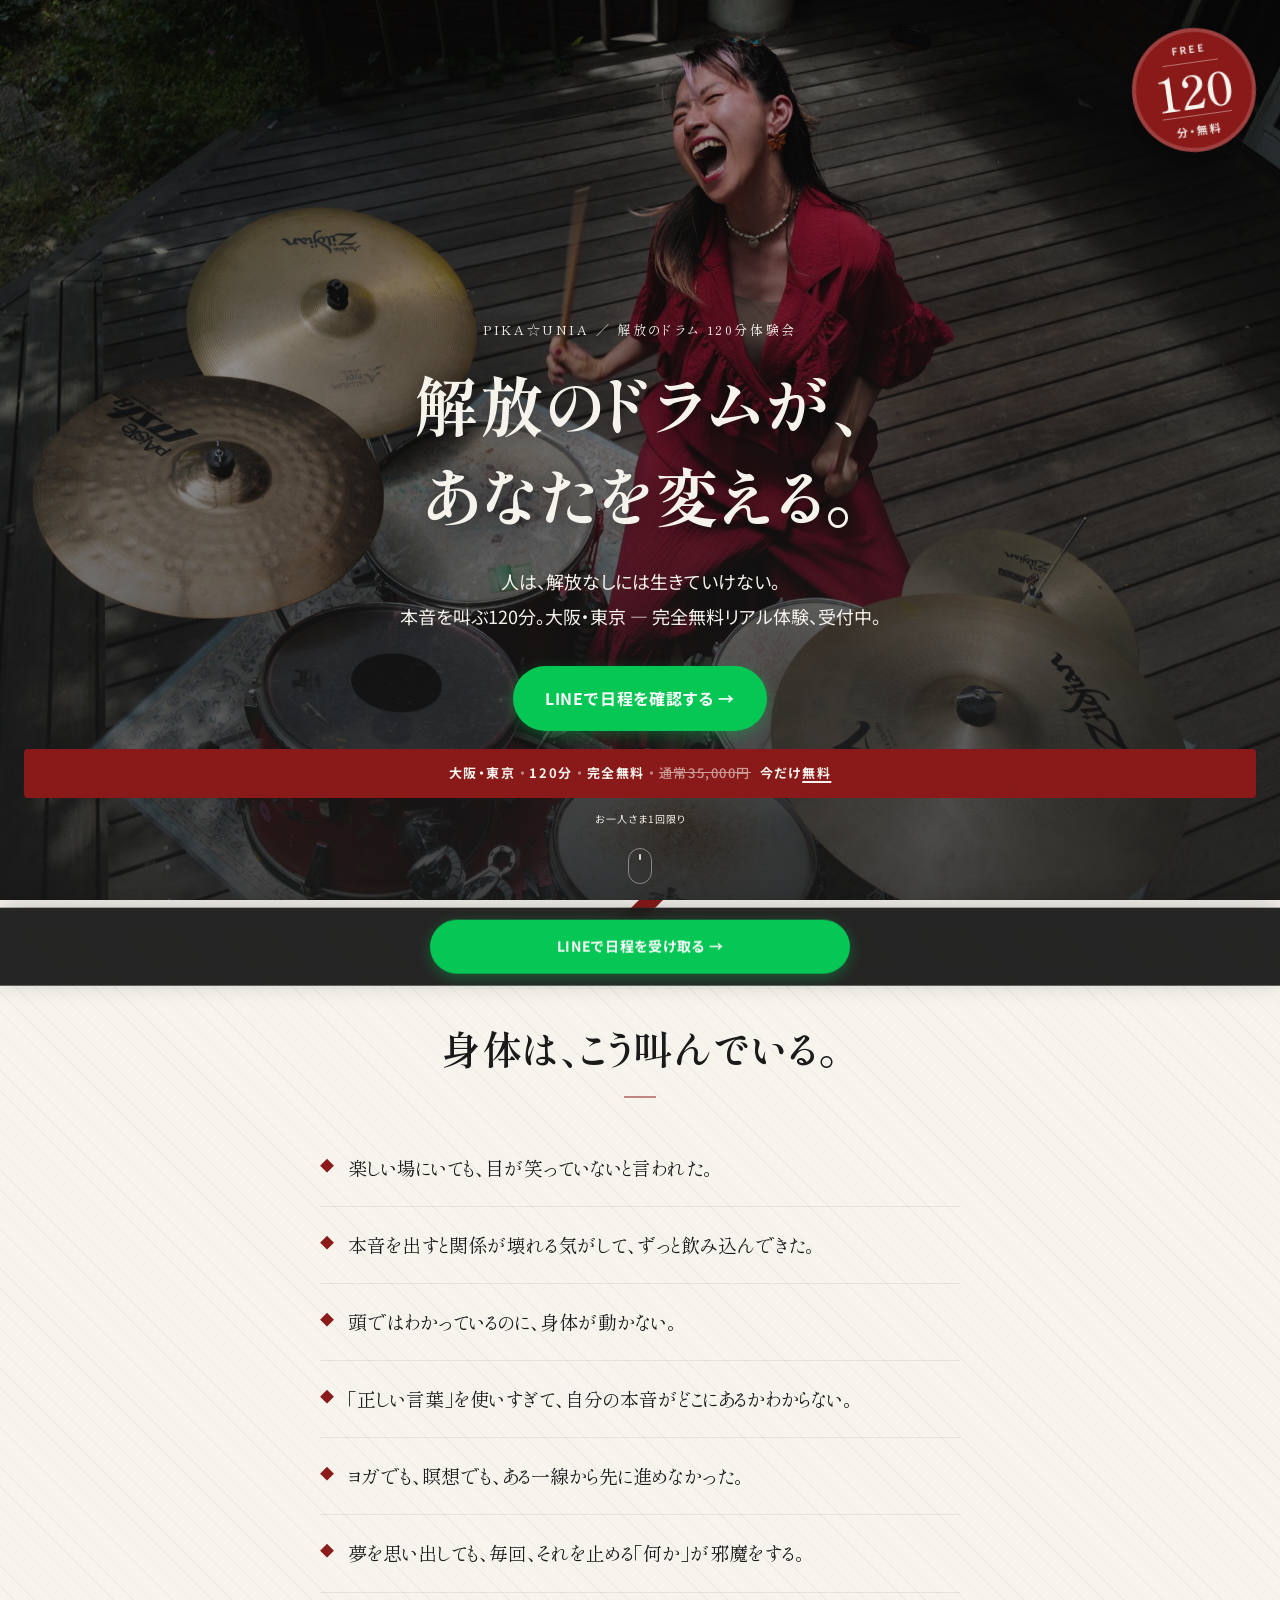
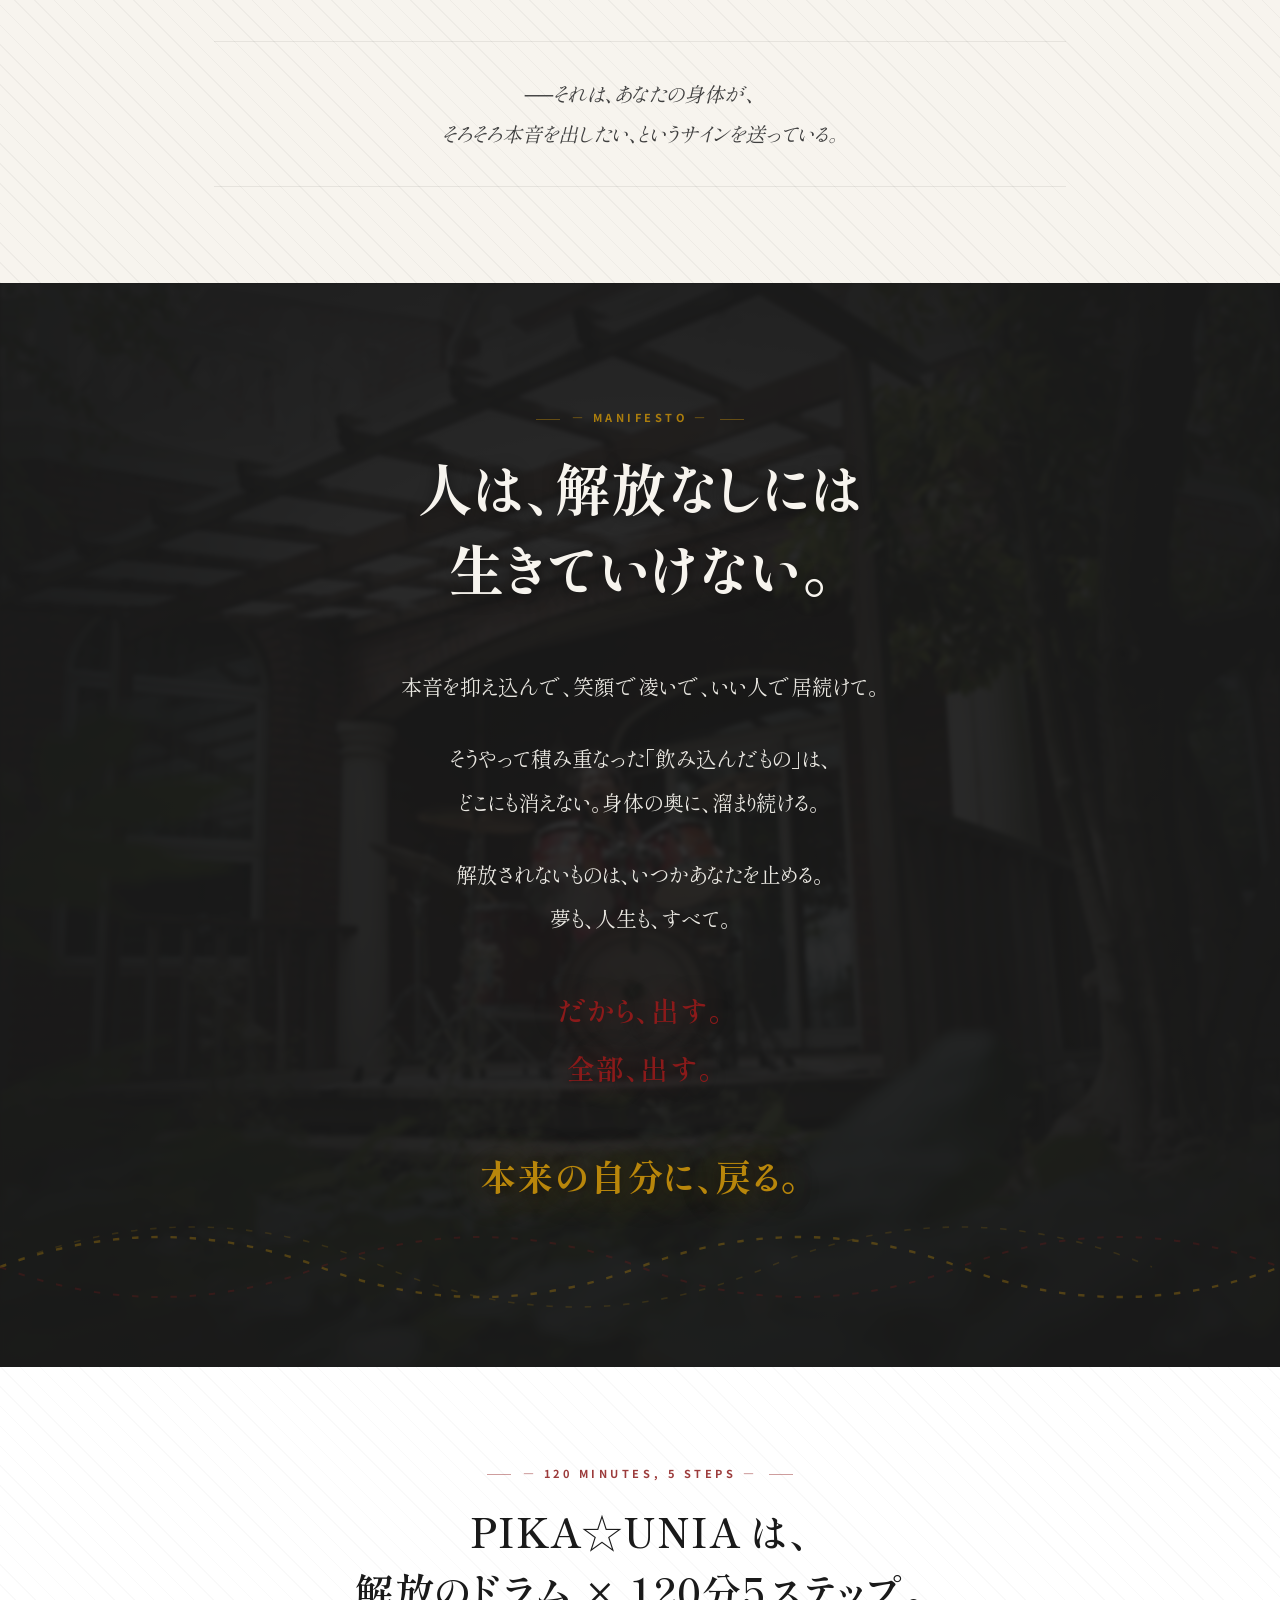
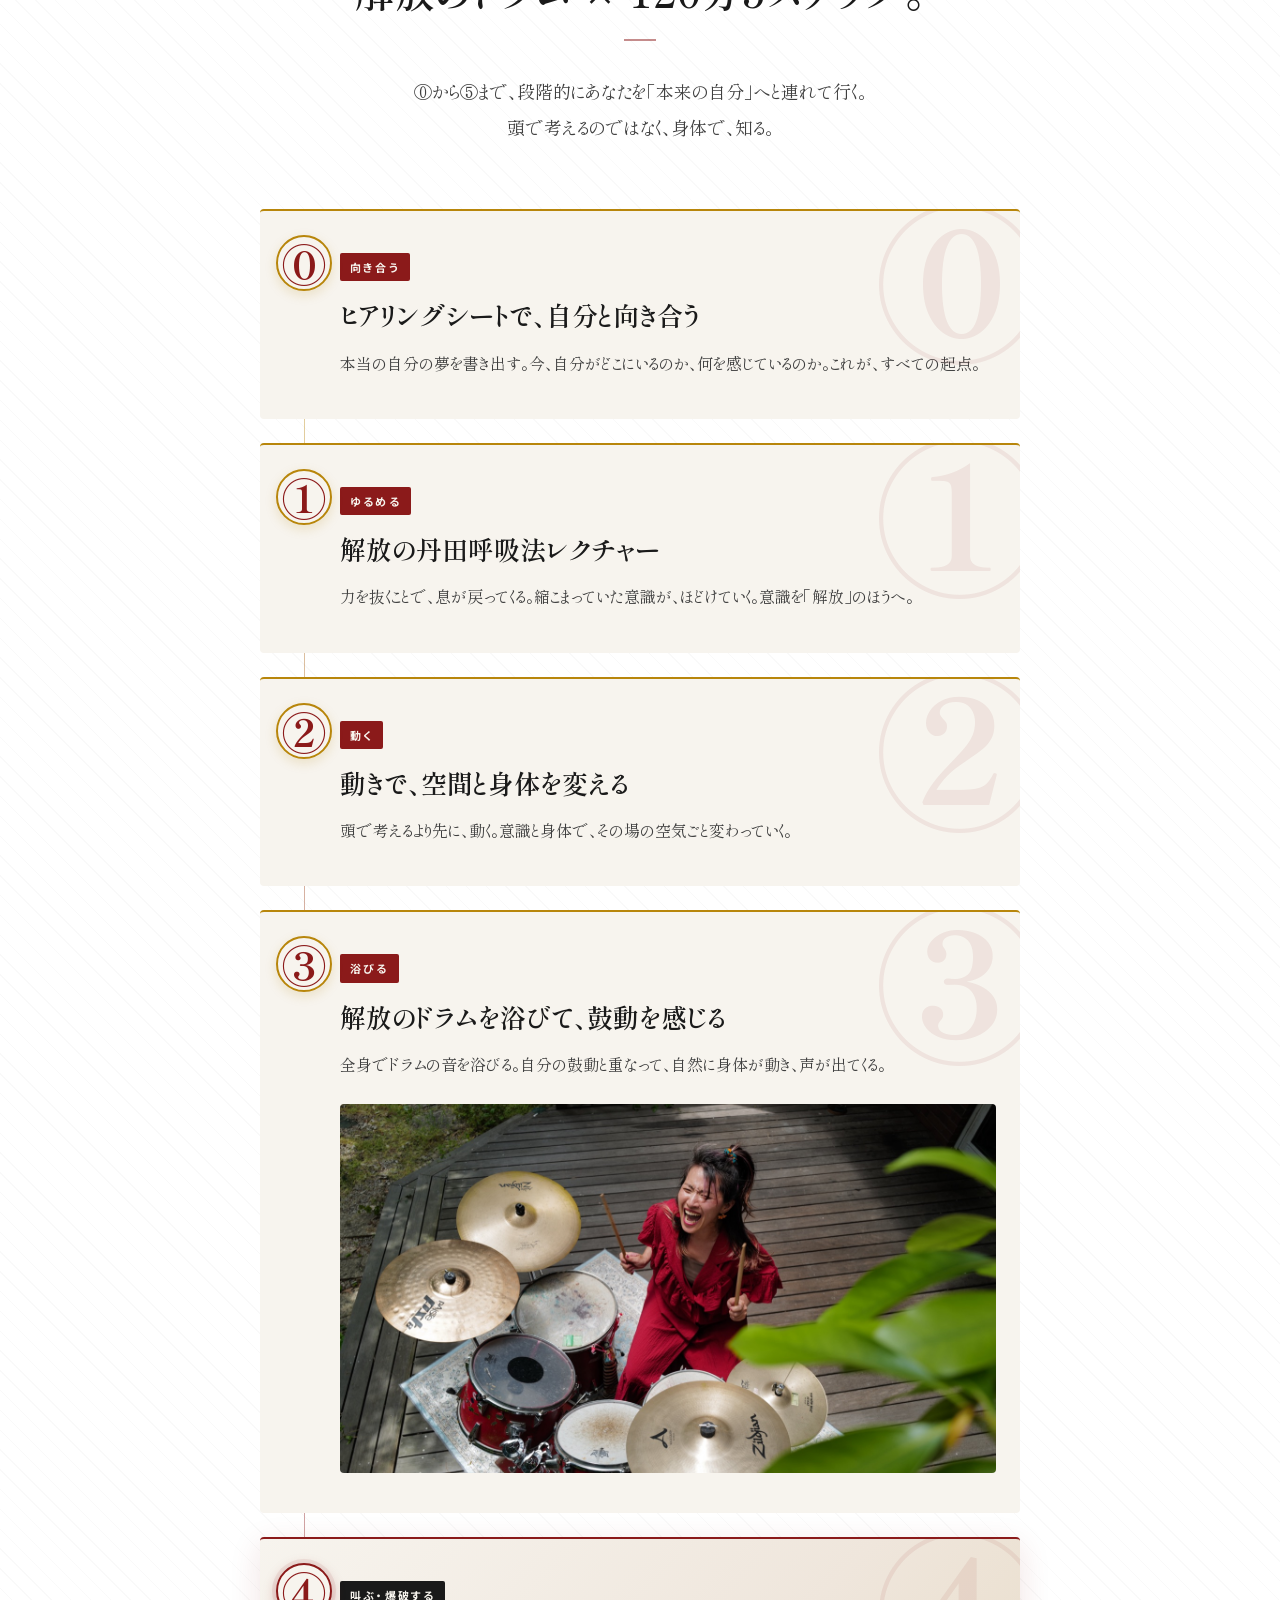
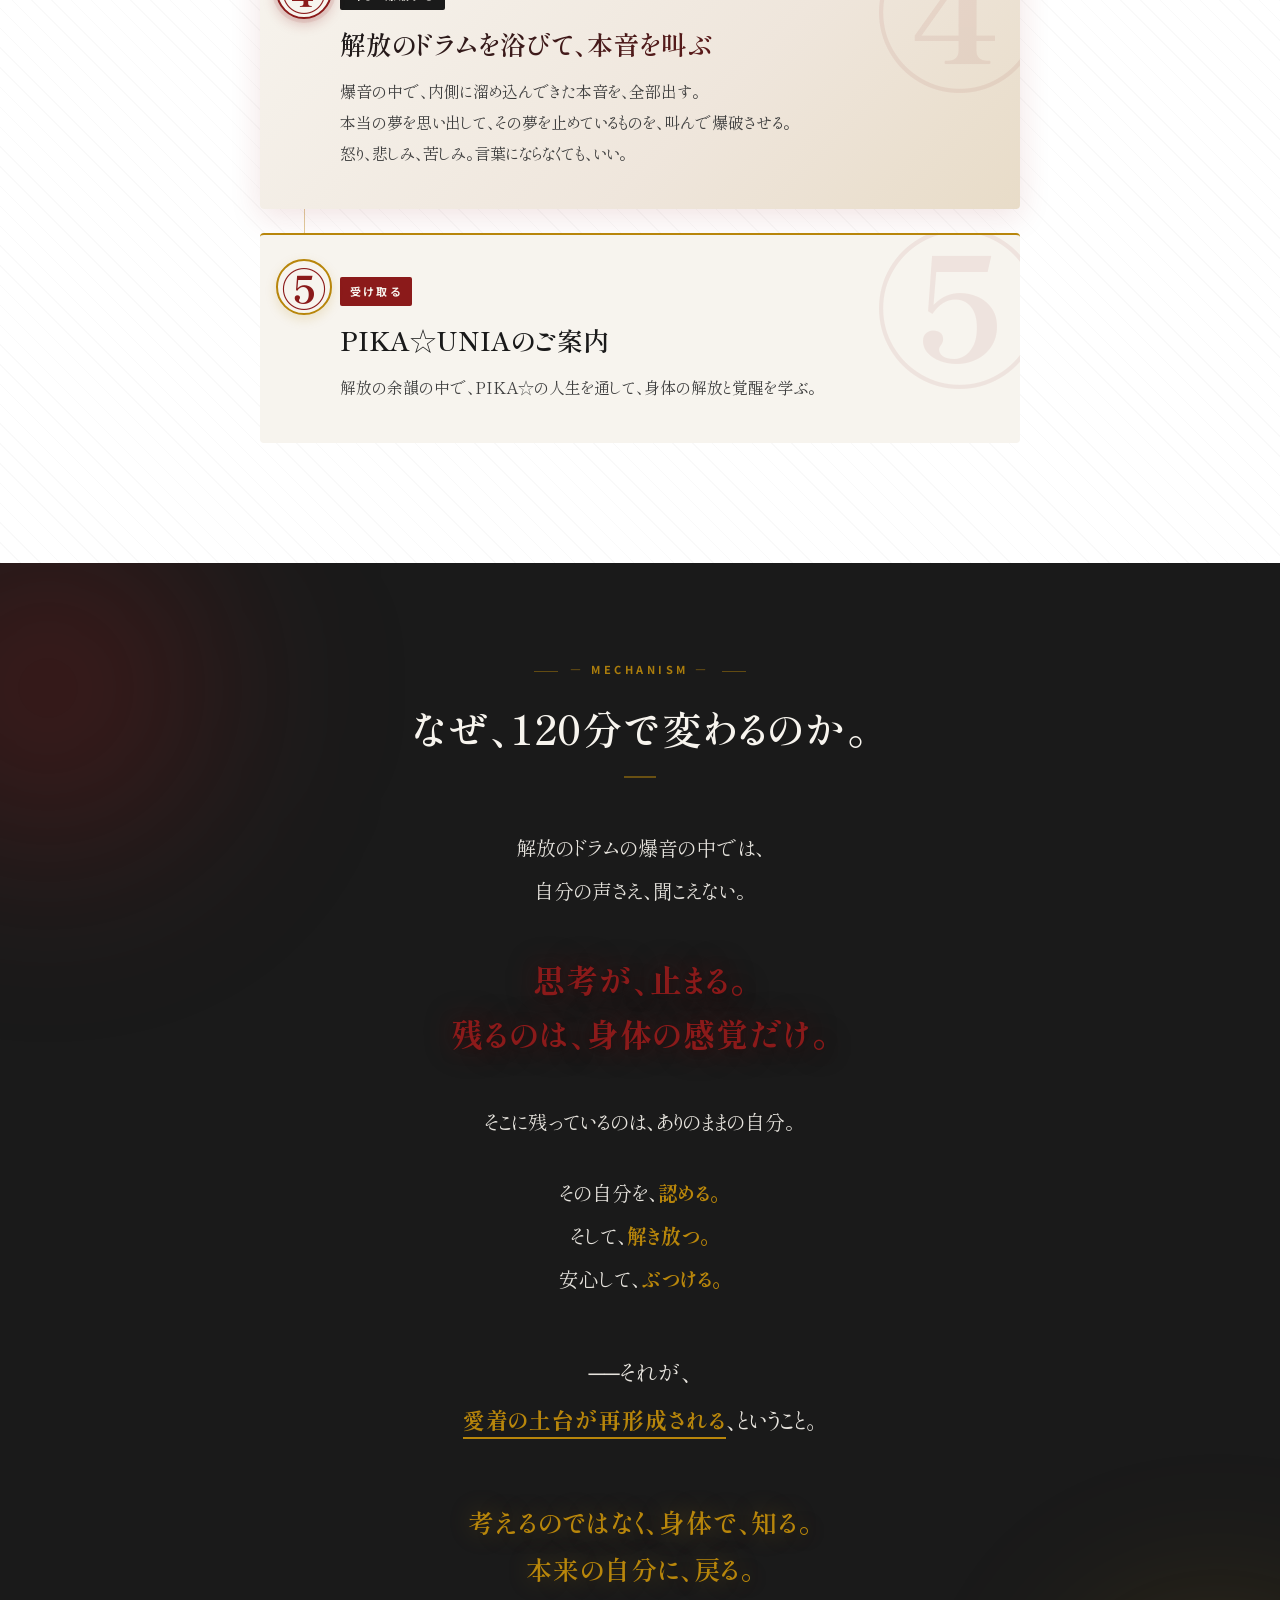
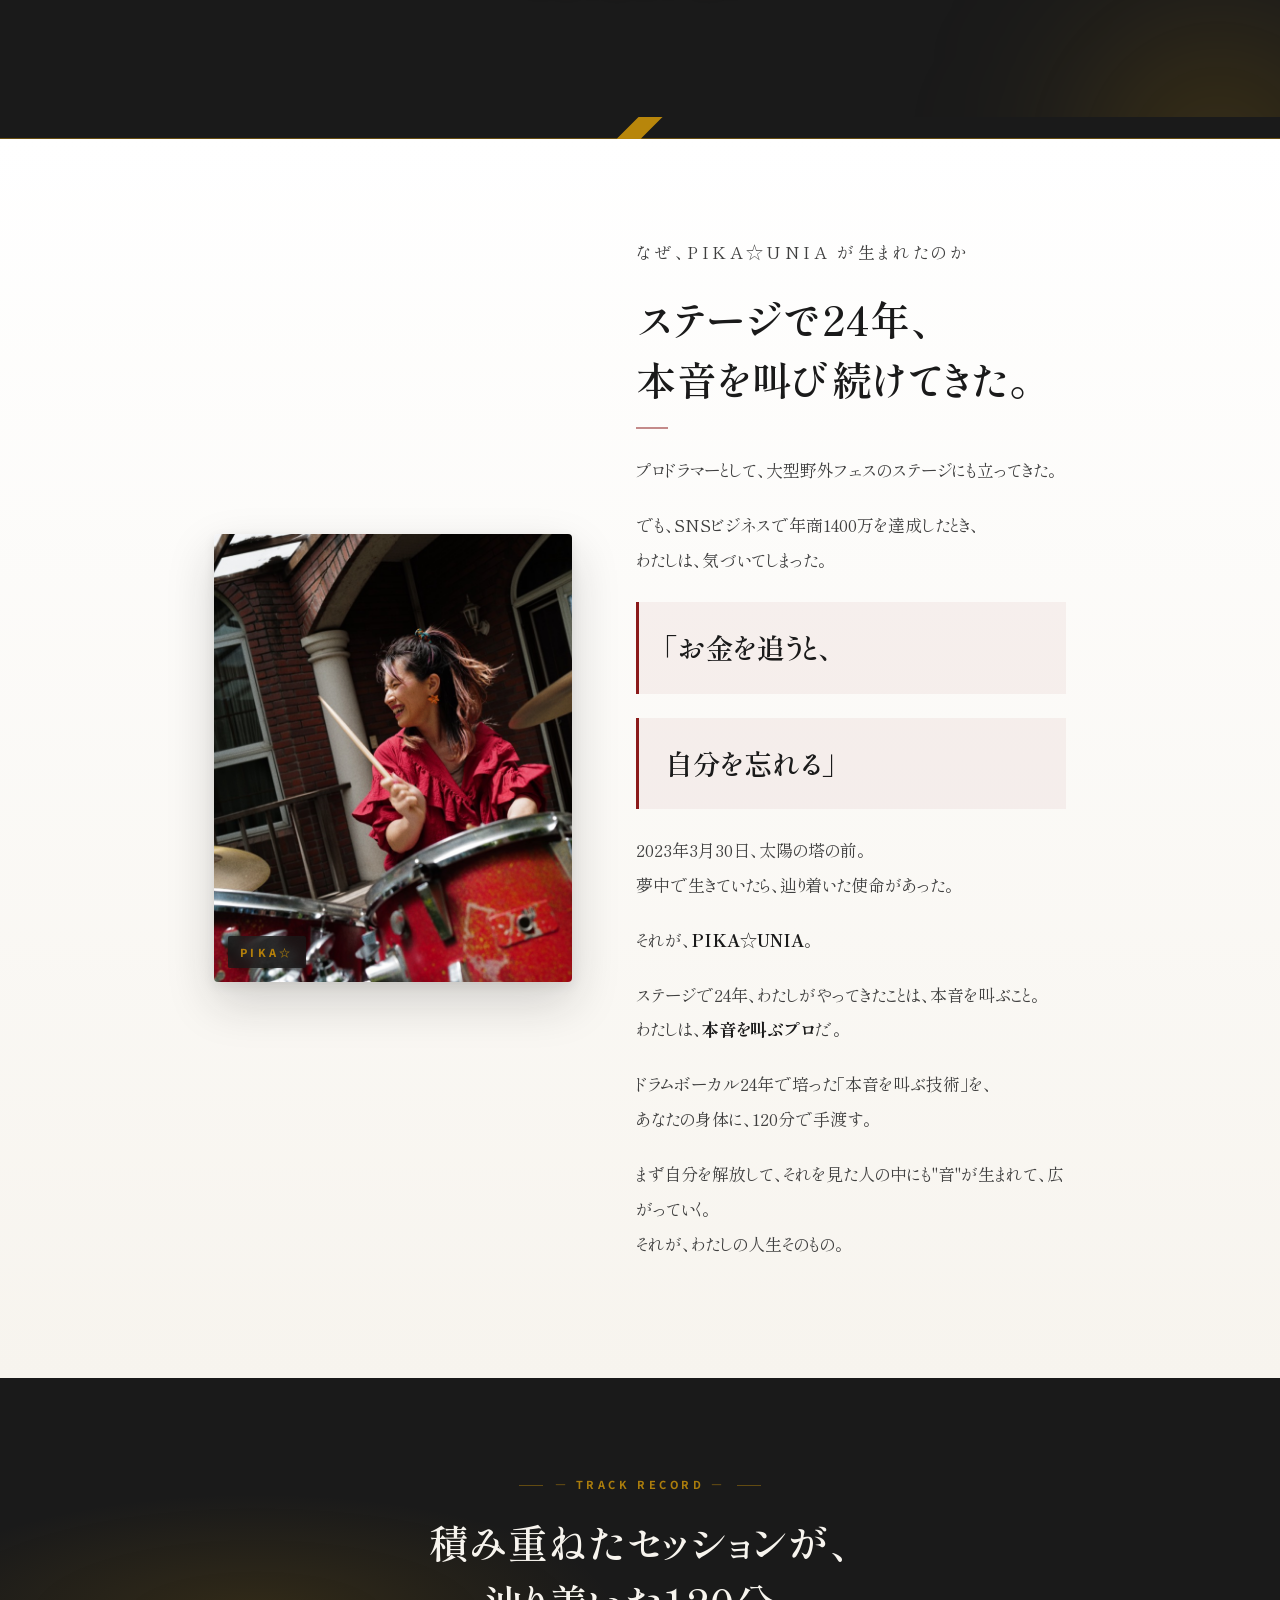
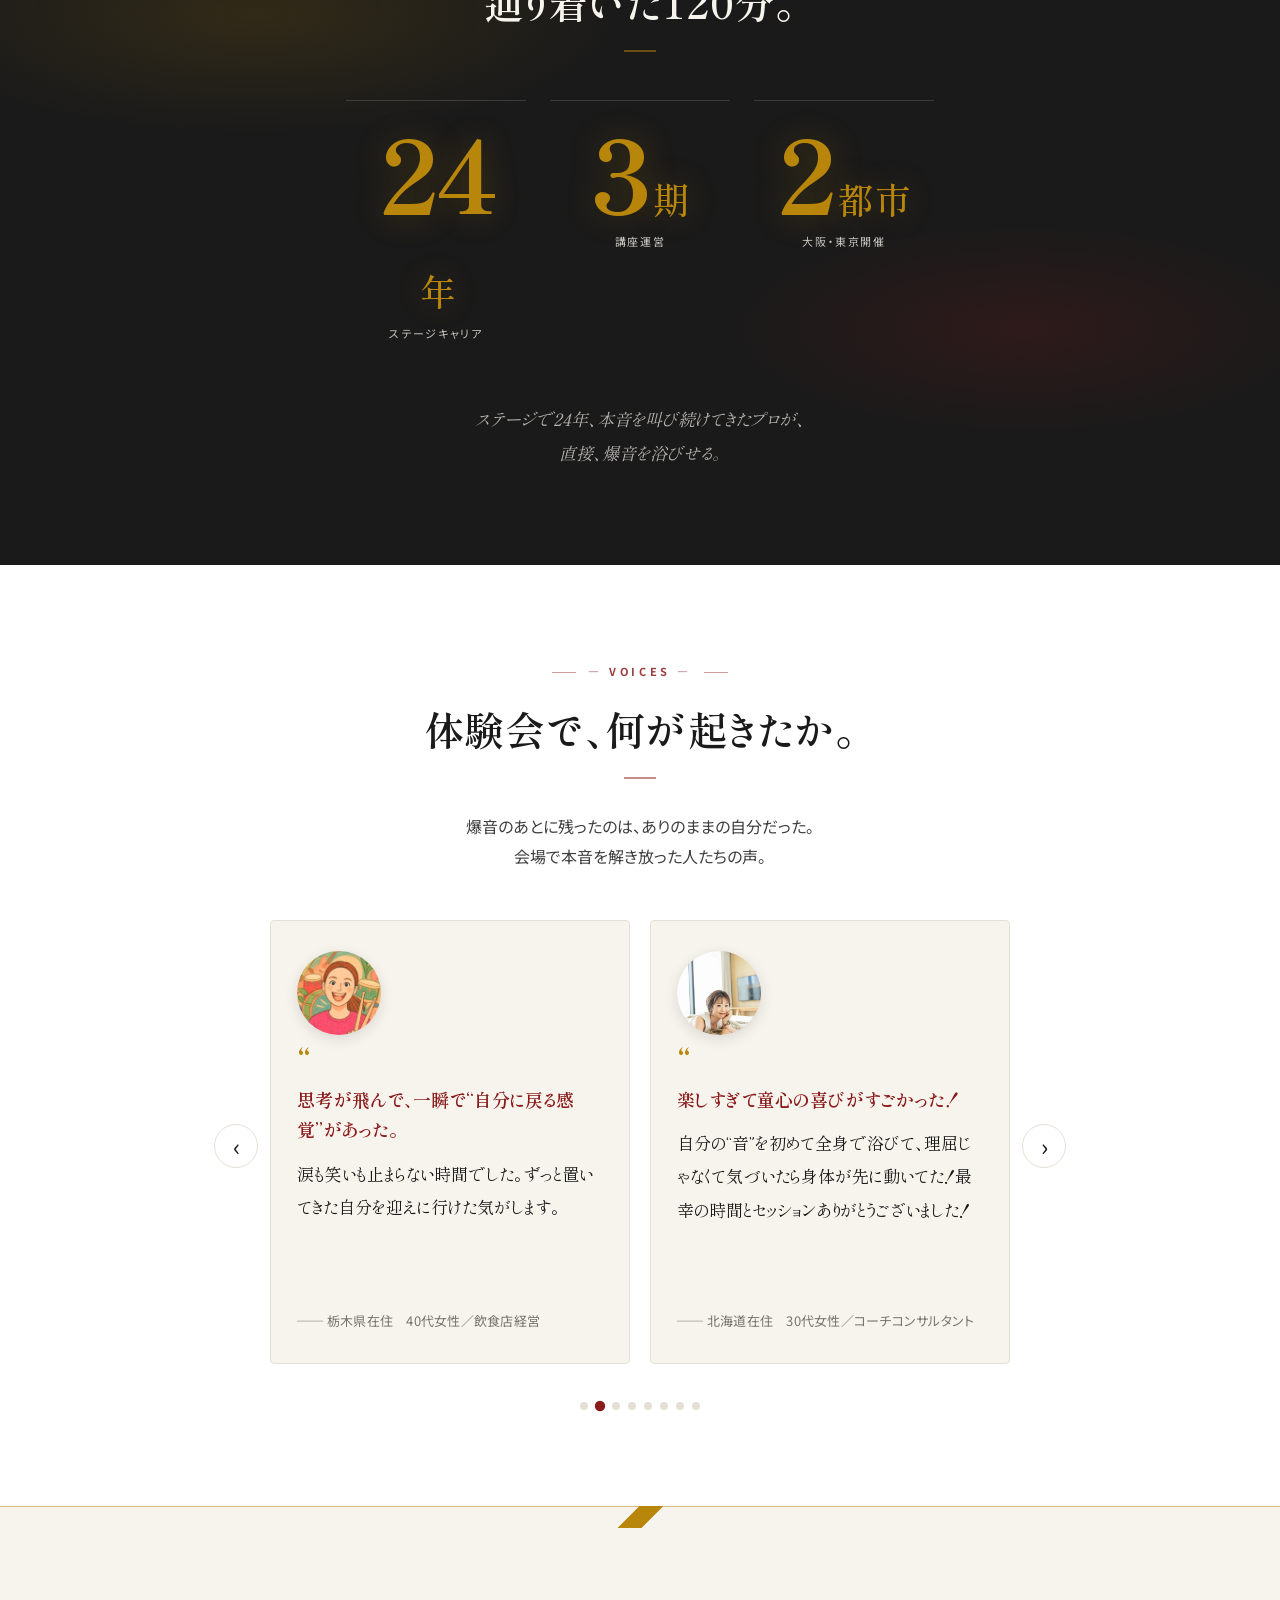
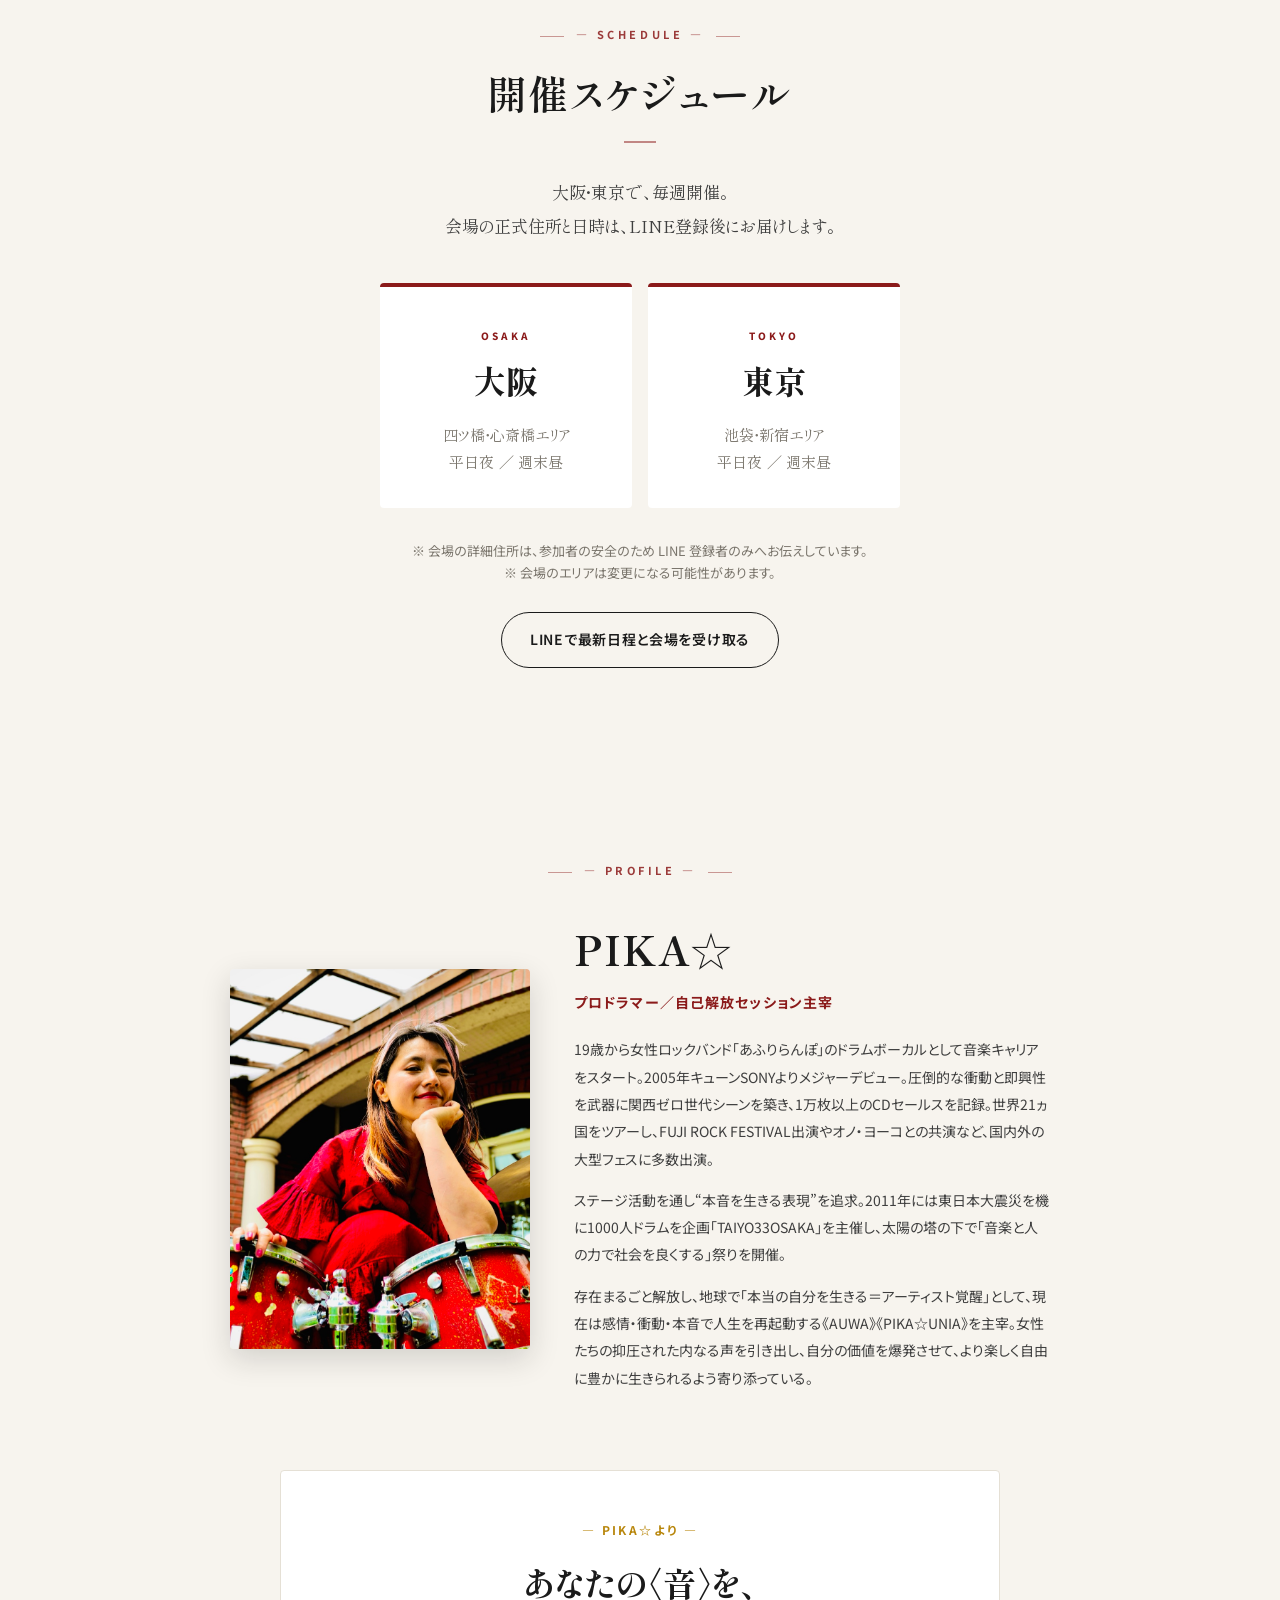
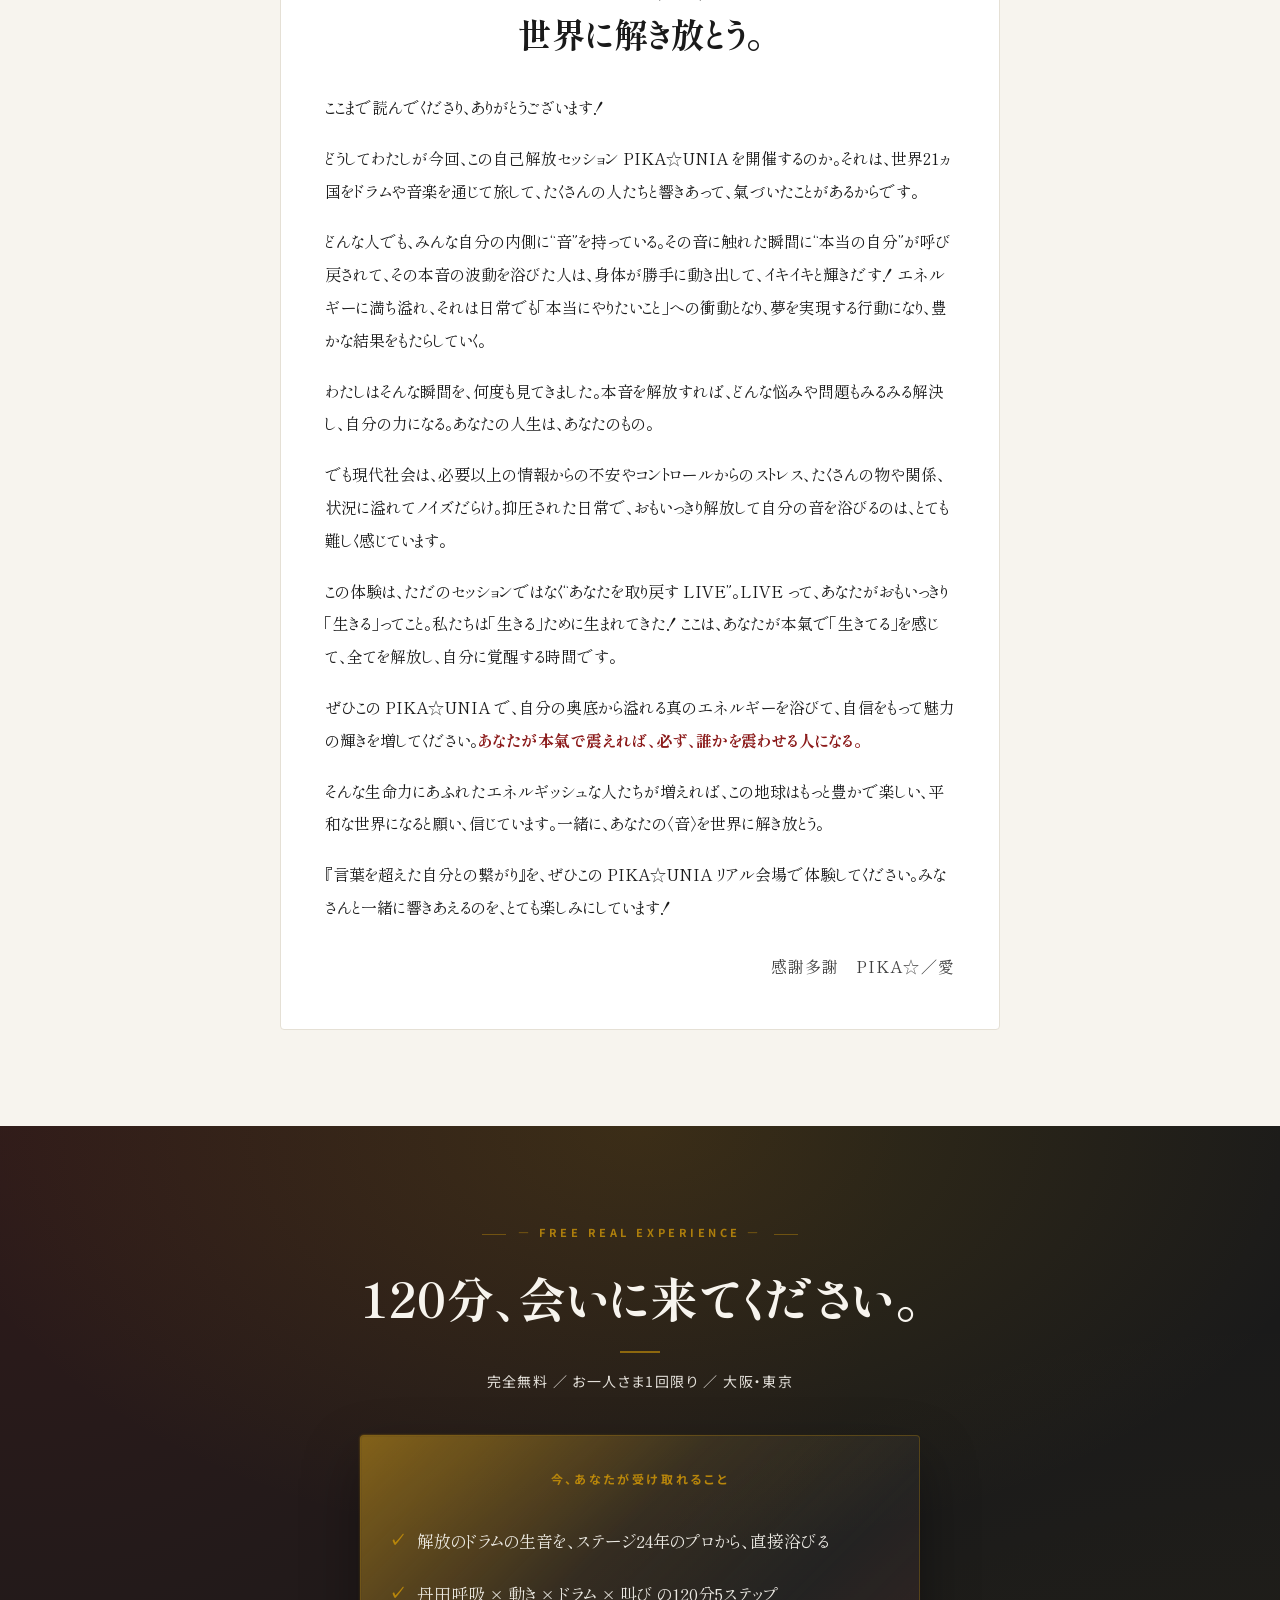
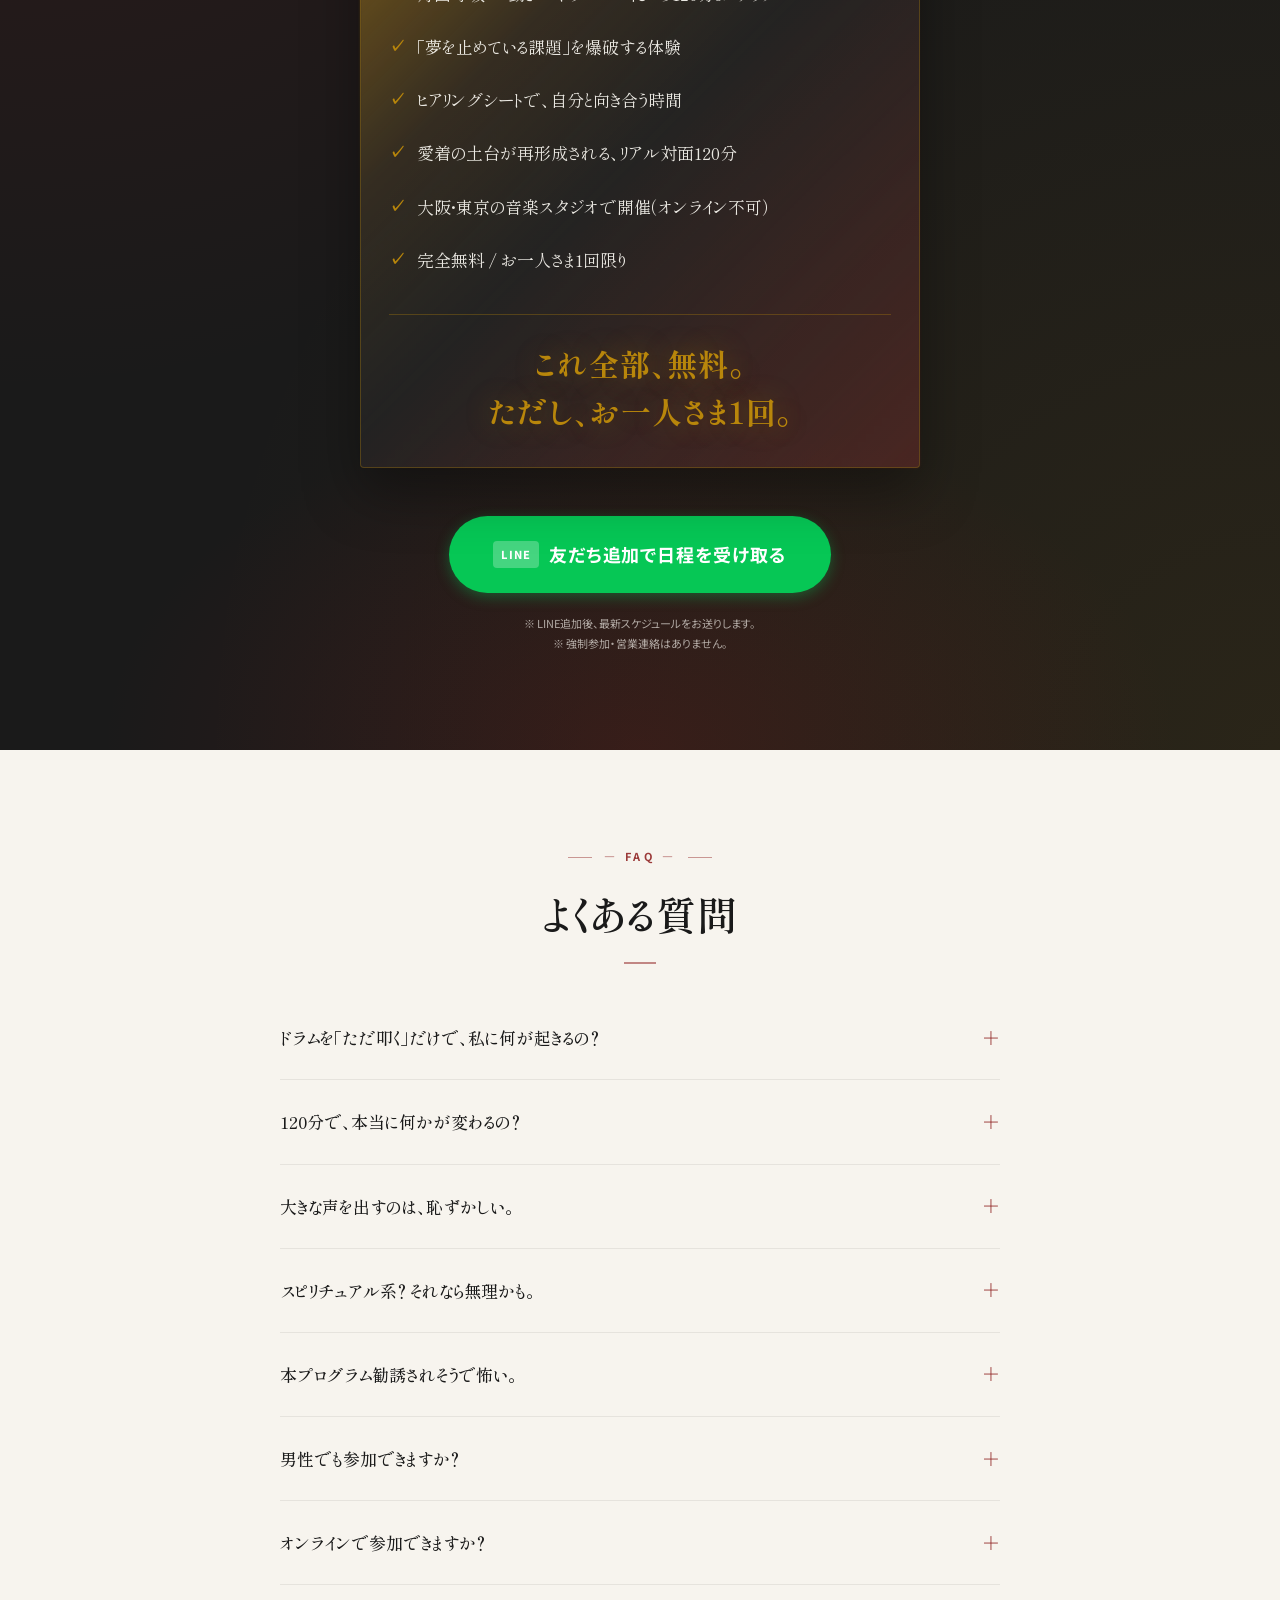
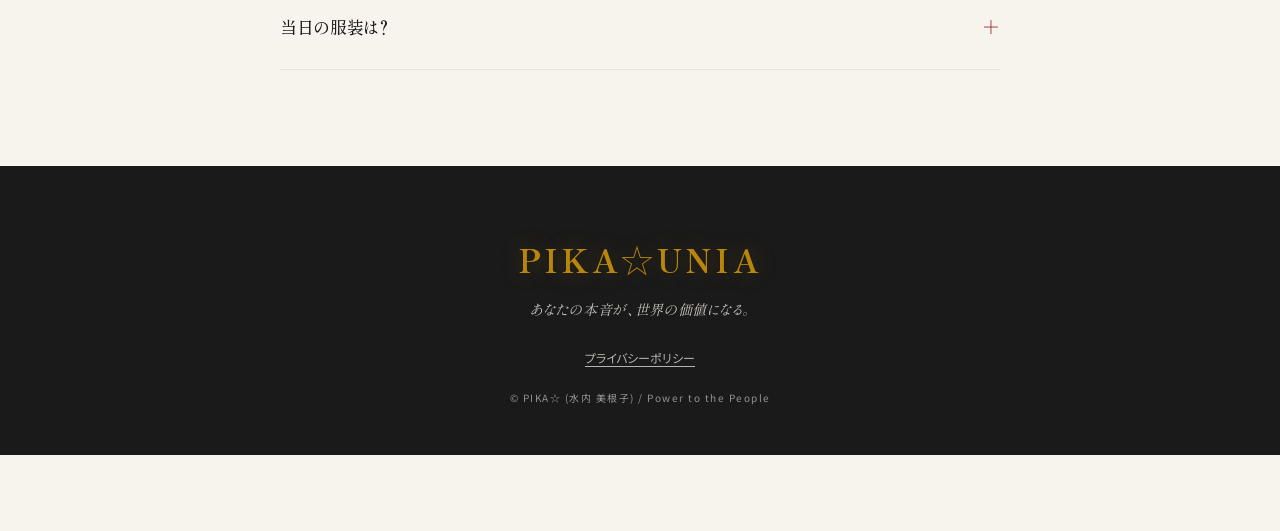
==== index.html @ de875cad "feat(lp): 広告/オーガニックでLINE流入経路を出し分け(uLand分岐) utm_source(meta/facebook/instagram/google)を検出したらエルメの広告用 流" ====
<!DOCTYPE html>
<html lang="ja">
<head>
<meta charset="UTF-8">
<meta name="viewport" content="width=device-width, initial-scale=1.0, viewport-fit=cover">
<meta name="format-detection" content="telephone=no">
<meta name="theme-color" content="#1A1A1A">
<title>解放のドラムが、あなたを変える。｜PIKA☆UNIA 120分体験会（大阪・東京）</title>
<meta name="description" content="人は、解放なしには生きていけない。解放のドラムを浴び、本音を叫ぶ120分。大阪・東京で完全無料リアル体験、受付中。お一人さま1回限り。">

<!-- OGP -->
<meta property="og:type" content="website">
<meta property="og:title" content="解放のドラムが、あなたを変える。｜PIKA☆UNIA 120分体験会">
<meta property="og:description" content="120分5ステップで、愛着の土台が再形成される。本音を叫ぶプロ、PIKA☆による無料リアル体験。大阪・東京 — 受付中。">
<meta property="og:image" content="./assets/photos/og-hero.jpg">
<meta property="og:image:width" content="1200">
<meta property="og:image:height" content="630">
<meta name="twitter:card" content="summary_large_image">

<!-- Meta Pixel — Phase 1 と共通流用 (944483855222899) -->
<script>
!function(f,b,e,v,n,t,s){if(f.fbq)return;n=f.fbq=function(){n.callMethod?n.callMethod.apply(n,arguments):n.queue.push(arguments)};if(!f._fbq)f._fbq=n;n.push=n;n.loaded=!0;n.version='2.0';n.queue=[];t=b.createElement(e);t.async=!0;t.src=v;s=b.getElementsByTagName(e)[0];s.parentNode.insertBefore(t,s)}(window,document,'script','https://connect.facebook.net/en_US/fbevents.js');
fbq('init', '944483855222899');
fbq('track', 'PageView');
</script>

<!-- 自前アクセス計測 (pika-lp-analytics Worker / D1) — PIIなし・cookieなし。lp_visitors のソース -->
<script>
(function(){
  try {
    var v = new URLSearchParams(location.search).get('v') || new URLSearchParams(location.search).get('utm_content') || '';
    var u = 'https://pika-lp-analytics.pikacyu2013.workers.dev/hit?v=' + encodeURIComponent(v) + '&p=' + encodeURIComponent(location.pathname);
    (navigator.sendBeacon && navigator.sendBeacon(u)) || fetch(u, {mode:'cors', keepalive:true}).catch(function(){});
  } catch(e) {}
})();
</script>

<!-- Preload critical asset -->
<link rel="preload" as="image" href="./assets/photos/hero-portrait.jpg" fetchpriority="high">

<!-- Fonts -->
<link rel="preconnect" href="https://fonts.googleapis.com">
<link rel="preconnect" href="https://fonts.gstatic.com" crossorigin>
<link href="https://fonts.googleapis.com/css2?family=Shippori+Mincho:wght@400;500;600;700&family=Noto+Sans+JP:wght@400;500;700&display=swap" rel="stylesheet">

<link rel="stylesheet" href="./styles.css">

<!-- LINE友だち追加URL — エルメ流入経路 FDsNFP 経由（タグ付与＋ステップA自動開始）。プレーンURLだとステップAに入らずファネル断絶するため必ずこの追跡URLを使う -->
<script>window.__PIKA_CONFIG = {
  lineAddUrl: 'https://s.lmes.jp/landing-qr/2007823244-g627Jxpo?uLand=FDsNFP',      /* オーガニック(既定) */
  lineAddUrlAd: 'https://s.lmes.jp/landing-qr/2007823244-g627Jxpo?uLand=h8PD0L',    /* 有料広告経由(エルメ流入経路489115) */
  adUtmSources: ['meta', 'facebook', 'instagram', 'google']                          /* 広告と判定するutm_source値 */
};</script>
</head>
<body>

<!-- ============ HERO ============ -->
<section class="hero" id="hero" data-section="hero">
  <div class="hero-media" role="img" aria-label="PIKA☆ × 解放のドラム ステージ">
    <picture>
      <img src="./assets/photos/hero-portrait.jpg" alt="PIKA☆ × 解放のドラム" loading="eager" fetchpriority="high">
    </picture>
  </div>
  <div class="hero-ambient" aria-hidden="true"></div>
  <div class="hero-stamp" aria-hidden="true">
    <span class="stamp-line stamp-top">FREE</span>
    <span class="stamp-num">120</span>
    <span class="stamp-line stamp-bot">分・無料</span>
  </div>
  <div class="hero-content">
    <p class="hero-sub-top fade-up" style="--delay:0s">PIKA☆UNIA ／ 解放のドラム 120分体験会</p>
    <h1 class="hero-headline fade-up" style="--delay:0.1s" data-variant="A">解放のドラムが、<br>あなたを変える。</h1>
    <p class="hero-sub fade-up" style="--delay:0.25s">人は、解放なしには生きていけない。<br>本音を叫ぶ120分。大阪・東京 — 完全無料リアル体験、受付中。</p>
    <a href="#cta" class="cta-primary fade-up" style="--delay:0.4s" data-track="hero_cta">LINEで日程を確認する →</a>
    <div class="hero-anchor-stripe fade-up" style="--delay:0.55s">
      <span>大阪・東京</span>
      <span>120分</span>
      <span>完全無料</span>
      <span class="price-anchor"><s>通常35,000円</s> 今だけ<em>無料</em></span>
    </div>
    <p class="hero-meta-fine fade-up" style="--delay:0.7s">お一人さま1回限り</p>
  </div>
  <div class="hero-scroll-hint" aria-hidden="true"><span></span></div>
</section>

<div class="diag-divider" aria-hidden="true"></div>

<!-- ============ PROBLEM ============ -->
<section class="problem" id="problem" data-section="problem">
  <div class="section-overlay-pattern" aria-hidden="true"></div>
  <div class="container">
    <h2 class="section-heading">身体は、こう叫んでいる。</h2>
    <ul class="pain-list">
      <li>楽しい場にいても、目が笑っていないと言われた。</li>
      <li>本音を出すと関係が壊れる気がして、ずっと飲み込んできた。</li>
      <li>頭ではわかっているのに、身体が動かない。</li>
      <li>「正しい言葉」を使いすぎて、自分の本音がどこにあるかわからない。</li>
      <li>ヨガでも、瞑想でも、ある一線から先に進めなかった。</li>
      <li>夢を思い出しても、毎回、それを止める「何か」が邪魔をする。</li>
    </ul>
    <p class="pain-close">──それは、あなたの身体が、<br>そろそろ本音を出したい、というサインを送っている。</p>
  </div>
</section>

<!-- ============ MANIFESTO（核命題） ============ -->
<section class="manifesto" id="manifesto" data-section="manifesto">
  <div class="manifesto-media" aria-hidden="true">
    <img src="./assets/photos/manifesto-bg.jpg" alt="" loading="lazy">
  </div>
  <div class="manifesto-waves" aria-hidden="true">
    <svg viewBox="0 0 800 100" preserveAspectRatio="none" xmlns="http://www.w3.org/2000/svg">
      <path class="wave-path wave-1" d="M0,50 Q100,20 200,50 T400,50 T600,50 T800,50" fill="none" stroke="currentColor" stroke-width="1.2"/>
      <path class="wave-path wave-2" d="M0,50 Q100,80 200,50 T400,50 T600,50 T800,50" fill="none" stroke="currentColor" stroke-width="1"/>
      <path class="wave-path wave-3" d="M0,50 Q120,10 240,50 T480,50 T720,50" fill="none" stroke="currentColor" stroke-width="0.8"/>
    </svg>
  </div>
  <div class="container manifesto-content">
    <span class="manifesto-eyebrow">— Manifesto —</span>
    <h2 class="manifesto-headline">人は、解放なしには<br>生きていけない。</h2>
    <div class="manifesto-body">
      <p>本音を抑え込んで、笑顔で凌いで、いい人で居続けて。</p>
      <p>そうやって積み重なった「飲み込んだもの」は、<br>どこにも消えない。身体の奥に、溜まり続ける。</p>
      <p>解放されないものは、いつかあなたを止める。<br>夢も、人生も、すべて。</p>
      <p class="manifesto-action">だから、出す。<br>全部、出す。</p>
      <p class="manifesto-final">本来の自分に、戻る。</p>
    </div>
  </div>
</section>

<!-- ============ SOLUTION（120分5ステップ） ============ -->
<section class="solution" id="solution" data-section="solution">
  <div class="section-overlay-pattern light" aria-hidden="true"></div>
  <div class="container">
    <p class="section-eyebrow">— 120 minutes, 5 steps —</p>
    <h2 class="section-heading">PIKA☆UNIA は、<br>解放のドラム × 120分5ステップ。</h2>
    <p class="solution-lead">⓪から⑤まで、段階的にあなたを「本来の自分」へと連れて行く。<br>頭で考えるのではなく、身体で、知る。</p>

    <ol class="step-list">
      <li class="step" data-num="⓪">
        <span class="step-num">⓪</span>
        <span class="step-verb">向き合う</span>
        <h3 class="step-title">ヒアリングシートで、自分と向き合う</h3>
        <p class="step-desc">本当の自分の夢を書き出す。今、自分がどこにいるのか、何を感じているのか。これが、すべての起点。</p>
      </li>
      <li class="step" data-num="①">
        <span class="step-num">①</span>
        <span class="step-verb">ゆるめる</span>
        <h3 class="step-title">解放の丹田呼吸法レクチャー</h3>
        <p class="step-desc">力を抜くことで、息が戻ってくる。縮こまっていた意識が、ほどけていく。意識を「解放」のほうへ。</p>
      </li>
      <li class="step" data-num="②">
        <span class="step-num">②</span>
        <span class="step-verb">動く</span>
        <h3 class="step-title">動きで、空間と身体を変える</h3>
        <p class="step-desc">頭で考えるより先に、動く。意識と身体で、その場の空気ごと変わっていく。</p>
      </li>
      <li class="step step-drum" data-num="③">
        <span class="step-num">③</span>
        <span class="step-verb">浴びる</span>
        <h3 class="step-title">解放のドラムを浴びて、鼓動を感じる</h3>
        <p class="step-desc">全身でドラムの音を浴びる。自分の鼓動と重なって、自然に身体が動き、声が出てくる。</p>
        <div class="step-media" aria-hidden="true">
          <img src="./assets/photos/step-3-drum.jpg" alt="" loading="lazy">
        </div>
      </li>
      <li class="step step-scream" data-num="④">
        <span class="step-num">④</span>
        <span class="step-verb">叫ぶ・爆破する</span>
        <h3 class="step-title">解放のドラムを浴びて、本音を叫ぶ</h3>
        <p class="step-desc">爆音の中で、内側に溜め込んできた本音を、全部出す。<br>本当の夢を思い出して、その夢を止めているものを、叫んで爆破させる。<br>怒り、悲しみ、苦しみ。言葉にならなくても、いい。</p>
      </li>
      <li class="step" data-num="⑤">
        <span class="step-num">⑤</span>
        <span class="step-verb">受け取る</span>
        <h3 class="step-title">PIKA☆UNIAのご案内</h3>
        <p class="step-desc">解放の余韻の中で、PIKA☆の人生を通して、身体の解放と覚醒を学ぶ。</p>
      </li>
    </ol>
  </div>
</section>

<!-- ============ MECHANISM（メカニズム言語化） ============ -->
<section class="mechanism" id="mechanism" data-section="mechanism">
  <div class="mechanism-orb mechanism-orb-1" aria-hidden="true"></div>
  <div class="mechanism-orb mechanism-orb-2" aria-hidden="true"></div>
  <div class="container">
    <p class="section-eyebrow on-ink">— Mechanism —</p>
    <h2 class="section-heading mechanism-heading">なぜ、120分で変わるのか。</h2>
    <div class="mechanism-body">
      <p>解放のドラムの爆音の中では、<br>自分の声さえ、聞こえない。</p>
      <p class="mechanism-key">思考が、止まる。<br>残るのは、身体の感覚だけ。</p>
      <p>そこに残っているのは、ありのままの自分。</p>
      <p>その自分を、<strong>認める。</strong><br>そして、<strong>解き放つ。</strong><br>安心して、<strong>ぶつける。</strong></p>
      <p class="mechanism-conclusion">──それが、<br><span class="mechanism-conclusion-key">愛着の土台が再形成される</span>、ということ。</p>
      <p class="mechanism-tagline">考えるのではなく、身体で、知る。<br>本来の自分に、戻る。</p>
    </div>
  </div>
</section>

<div class="diag-divider on-ink" aria-hidden="true"></div>

<!-- ============ ORIGIN ============ -->
<section class="origin" id="origin" data-section="origin">
  <div class="container origin-wrap">
    <div class="origin-media">
      <img src="./assets/photos/origin-drums.jpg" alt="PIKA☆ × ドラム × ステージ" loading="lazy">
      <span class="origin-media-tag" aria-hidden="true">PIKA☆</span>
    </div>
    <div class="origin-text">
      <p class="origin-label">なぜ、PIKA☆UNIA が生まれたのか</p>
      <h2 class="section-heading">ステージで24年、<br>本音を叫び続けてきた。</h2>
      <p>プロドラマーとして、大型野外フェスのステージにも立ってきた。</p>
      <p>でも、SNSビジネスで年商1400万を達成したとき、<br>わたしは、気づいてしまった。</p>
      <p class="origin-quote">「お金を追うと、</p>
      <p class="origin-quote">自分を忘れる」</p>
      <p>2023年3月30日、太陽の塔の前。<br>夢中で生きていたら、辿り着いた使命があった。</p>
      <p>それが、<strong>PIKA☆UNIA</strong>。</p>
      <p>ステージで24年、わたしがやってきたことは、本音を叫ぶこと。<br>わたしは、<strong>本音を叫ぶプロ</strong>だ。</p>
      <p>ドラムボーカル24年で培った「本音を叫ぶ技術」を、<br>あなたの身体に、120分で手渡す。</p>
      <p>まず自分を解放して、それを見た人の中にも"音"が生まれて、広がっていく。<br>それが、わたしの人生そのもの。</p>
    </div>
  </div>
</section>

<!-- ============ PROOF ============ -->
<section class="proof" id="proof" data-section="proof">
  <div class="proof-aurora" aria-hidden="true"></div>
  <div class="container">
    <p class="section-eyebrow on-ink">— Track Record —</p>
    <h2 class="section-heading">積み重ねたセッションが、<br>辿り着いた120分。</h2>
    <ul class="proof-grid">
      <li><span class="proof-num">24<small>年</small></span><span class="proof-label">ステージキャリア</span></li>
      <li><span class="proof-num">3<small>期</small></span><span class="proof-label">講座運営</span></li>
      <li><span class="proof-num">2<small>都市</small></span><span class="proof-label">大阪・東京開催</span></li>
    </ul>
    <p class="proof-close">ステージで24年、本音を叫び続けてきたプロが、<br>直接、爆音を浴びせる。</p>
  </div>
</section>

<!-- ============ VOICE（体験会参加者の声 — スライダー） ============
     カードは script.js の VOICES 配列から動的描画（MR-11: データ駆動）。
     ⚠️ 実在の声のみ掲載。捏造は禁止。現在はUI確認用サンプル（placeholder）。 -->
<section class="voice fade-in" id="voice" data-section="voice" data-state="sample">
  <div class="container">
    <p class="section-eyebrow">— Voices —</p>
    <h2 class="section-heading">体験会で、何が起きたか。</h2>
    <p class="voice-lead">爆音のあとに残ったのは、ありのままの自分だった。<br>会場で本音を解き放った人たちの声。</p>

    <div class="voice-carousel">
      <button class="voice-arrow voice-arrow--prev" type="button" aria-label="前の声へ" data-carousel-prev>&lsaquo;</button>
      <ul class="voice-track" data-carousel-track role="list"><!-- script.js が描画 --></ul>
      <button class="voice-arrow voice-arrow--next" type="button" aria-label="次の声へ" data-carousel-next>&rsaquo;</button>
    </div>

    <div class="voice-dots" data-carousel-dots></div>
  </div>
</section>

<div class="diag-divider gold" aria-hidden="true"></div>

<!-- ============ DATES ============ -->
<section class="dates" id="dates" data-section="dates">
  <div class="container">
    <p class="section-eyebrow">— Schedule —</p>
    <h2 class="section-heading">開催スケジュール</h2>
    <p class="dates-lead">大阪・東京で、毎週開催。<br>会場の正式住所と日時は、LINE登録後にお届けします。</p>
    <div class="city-grid">
      <div class="city-card">
        <span class="city-tag">OSAKA</span>
        <h3>大阪</h3>
        <p class="city-detail">四ツ橋・心斎橋エリア<br>平日夜 ／ 週末昼</p>
      </div>
      <div class="city-card">
        <span class="city-tag">TOKYO</span>
        <h3>東京</h3>
        <p class="city-detail">池袋・新宿エリア<br>平日夜 ／ 週末昼</p>
      </div>
    </div>
    <p class="dates-note">※ 会場の詳細住所は、参加者の安全のため LINE 登録者のみへお伝えしています。<br>※ 会場のエリアは変更になる可能性があります。</p>
    <a href="#cta" class="cta-secondary" data-track="dates_cta">LINEで最新日程と会場を受け取る</a>
  </div>
</section>

<!-- ============ PROFILE & MESSAGE（講師 PIKA☆） ============ -->
<section class="profile" id="profile" data-section="profile">
  <div class="container">
    <p class="section-eyebrow">— Profile —</p>
    <div class="profile-layout">
      <figure class="profile-photo">
        <img src="./assets/photos/pika-profile.jpg" alt="PIKA☆（水内 美根子）— プロドラマー" loading="lazy">
      </figure>
      <div class="profile-body">
        <h2 class="profile-name">PIKA☆</h2>
        <p class="profile-role">プロドラマー／自己解放セッション主宰</p>
        <p>19歳から女性ロックバンド「あふりらんぽ」のドラムボーカルとして音楽キャリアをスタート。2005年キューンSONYよりメジャーデビュー。圧倒的な衝動と即興性を武器に関西ゼロ世代シーンを築き、1万枚以上のCDセールスを記録。世界21ヵ国をツアーし、FUJI ROCK FESTIVAL出演やオノ・ヨーコとの共演など、国内外の大型フェスに多数出演。</p>
        <p>ステージ活動を通し“本音を生きる表現”を追求。2011年には東日本大震災を機に1000人ドラムを企画「TAIYO33OSAKA」を主催し、太陽の塔の下で「音楽と人の力で社会を良くする」祭りを開催。</p>
        <p>存在まるごと解放し、地球で「本当の自分を生きる＝アーティスト覚醒」として、現在は感情・衝動・本音で人生を再起動する《AUWA》《PIKA☆UNIA》を主宰。女性たちの抑圧された内なる声を引き出し、自分の価値を爆発させて、より楽しく自由に豊かに生きられるよう寄り添っている。</p>
      </div>
    </div>

    <div class="pika-message">
      <p class="message-eyebrow">— PIKA☆より —</p>
      <h3 class="message-heading">あなたの〈音〉を、<br>世界に解き放とう。</h3>
      <div class="message-body">
        <p>ここまで読んでくださり、ありがとうございます！</p>
        <p>どうしてわたしが今回、この自己解放セッション PIKA☆UNIA を開催するのか。それは、世界21ヵ国をドラムや音楽を通じて旅して、たくさんの人たちと響きあって、氣づいたことがあるからです。</p>
        <p>どんな人でも、みんな自分の内側に“音”を持っている。その音に触れた瞬間に“本当の自分”が呼び戻されて、その本音の波動を浴びた人は、身体が勝手に動き出して、イキイキと輝きだす！ エネルギーに満ち溢れ、それは日常でも「本当にやりたいこと」への衝動となり、夢を実現する行動になり、豊かな結果をもたらしていく。</p>
        <p>わたしはそんな瞬間を、何度も見てきました。本音を解放すれば、どんな悩みや問題もみるみる解決し、自分の力になる。あなたの人生は、あなたのもの。</p>
        <p>でも現代社会は、必要以上の情報からの不安やコントロールからのストレス、たくさんの物や関係、状況に溢れてノイズだらけ。抑圧された日常で、おもいっきり解放して自分の音を浴びるのは、とても難しく感じています。</p>
        <p>この体験は、ただのセッションではなく“あなたを取り戻す LIVE”。LIVE って、あなたがおもいっきり「生きる」ってこと。私たちは「生きる」ために生まれてきた！ ここは、あなたが本氣で「生きてる」を感じて、全てを解放し、自分に覚醒する時間です。</p>
        <p>ぜひこの PIKA☆UNIA で、自分の奥底から溢れる真のエネルギーを浴びて、自信をもって魅力の輝きを増してください。<strong>あなたが本氣で震えれば、必ず、誰かを震わせる人になる。</strong></p>
        <p>そんな生命力にあふれたエネルギッシュな人たちが増えれば、この地球はもっと豊かで楽しい、平和な世界になると願い、信じています。一緒に、あなたの〈音〉を世界に解き放とう。</p>
        <p>『言葉を超えた自分との繋がり』を、ぜひこの PIKA☆UNIA リアル会場で体験してください。みなさんと一緒に響きあえるのを、とても楽しみにしています！</p>
      </div>
      <p class="message-sign">感謝多謝　PIKA☆／愛</p>
    </div>
  </div>
</section>

<!-- ============ FINAL CTA ============ -->
<section class="cta-section" id="cta" data-section="cta">
  <div class="cta-glow" aria-hidden="true"></div>
  <div class="container">
    <p class="section-eyebrow on-ink">— Free Real Experience —</p>
    <h2 class="cta-headline">120分、会いに来てください。</h2>
    <p class="cta-sub">完全無料 ／ お一人さま1回限り ／ 大阪・東京</p>

    <div class="value-stack">
      <p class="stack-label">今、あなたが受け取れること</p>
      <ul class="stack-list">
        <li>解放のドラムの生音を、ステージ24年のプロから、直接浴びる</li>
        <li>丹田呼吸 × 動き × ドラム × 叫び の120分5ステップ</li>
        <li>「夢を止めている課題」を爆破する体験</li>
        <li>ヒアリングシートで、自分と向き合う時間</li>
        <li>愛着の土台が再形成される、リアル対面120分</li>
        <li>大阪・東京の音楽スタジオで開催（オンライン不可）</li>
        <li>完全無料 / お一人さま1回限り</li>
      </ul>
      <p class="stack-tagline">これ全部、無料。<br>ただし、お一人さま1回。</p>
    </div>

    <a href="#" id="line-add-friend" class="cta-primary cta-big" data-track="main_cta">
      <span class="line-logo" aria-hidden="true">LINE</span>
      友だち追加で日程を受け取る
    </a>
    <p class="cta-note">※ LINE追加後、最新スケジュールをお送りします。<br>※ 強制参加・営業連絡はありません。</p>
  </div>
</section>

<!-- ============ FAQ ============ -->
<section class="faq" id="faq" data-section="faq">
  <div class="container">
    <p class="section-eyebrow">— FAQ —</p>
    <h2 class="section-heading">よくある質問</h2>
    <details><summary>ドラムを「ただ叩く」だけで、私に何が起きるの？</summary><p>解放のドラムは「叩く音」ではない。爆音の中で思考が止まり、身体感覚だけが残る120分の構造。その状態でしか触れられない「本来の自分」がある。</p></details>
    <details><summary>120分で、本当に何かが変わるの？</summary><p>「劇的に変わる」とは約束しません。ただ、ヨガでも瞑想でも届かなかった「奥」に、ドラムの爆音だけが届く瞬間がある。これまで重ねてきたセッションで、ほぼ全員が体感している。</p></details>
    <details><summary>大きな声を出すのは、恥ずかしい。</summary><p>出さなくて、いい。爆音の中では、自分の声さえ聞こえない。叫ぶことが目的ではなく、思考が止まることが目的。</p></details>
    <details><summary>スピリチュアル系？ それなら無理かも。</summary><p>スピリチュアル用語は使いません。PIKA☆は24年のプロドラマー。身体性とドラムだけで構築されたメソッド。宗教でも瞑想でも、エネルギーワークでもない。</p></details>
    <details><summary>本プログラム勧誘されそうで怖い。</summary><p>120分の最後にPIKA☆UNIA本プログラムのご案内はあります。ただし、強制ではありません。体験会そのものに価値があるように設計しています。</p></details>
    <details><summary>男性でも参加できますか？</summary><p>基本的に女性参加者中心です。男性の参加可否は、LINE登録後に個別にご案内します。</p></details>
    <details><summary>オンラインで参加できますか？</summary><p>できません。解放のドラム生音体験は、デジタルでは絶対に再現できない核です。対面のみで開催しています。</p></details>
    <details><summary>当日の服装は？</summary><p>動きやすい服装、スニーカー推奨。お水をご持参ください。</p></details>
  </div>
</section>

<!-- ============ FOOTER ============ -->
<footer class="footer">
  <div class="container">
    <p class="brand-mark">PIKA☆UNIA</p>
    <p class="tagline">あなたの本音が、世界の価値になる。</p>
    <p class="footer-links"><a href="./privacy.html">プライバシーポリシー</a></p>
    <p class="copyright">© PIKA☆ (水内 美根子) / Power to the People</p>
  </div>
</footer>

<!-- ============ FIXED CTA ============ -->
<div class="cta-fixed" id="cta-fixed">
  <a href="#cta" class="cta-primary" data-track="fixed_cta">LINEで日程を受け取る →</a>
</div>

<script src="./script.js" defer></script>
</body>
</html>
---- styles.css ----
/* ============================================================
   PIKA☆UNIA Landing Page — Phase 2 / 解放のドラム 90分体験会 2026 Q3
   Design system inheritance: ../design/tokens.css (Layer 1)
   Layer 3 (Section)で必要な class のみここに記述
   ============================================================ */

@import url('./tokens.css');

/* ----------------- Reset & Base ----------------- */
* { box-sizing: border-box; margin: 0; padding: 0; }
html { scroll-behavior: smooth; -webkit-text-size-adjust: 100%; }
body {
  font-family: var(--font-sans);
  background: var(--color-base);
  color: var(--color-ink);
  line-height: 1.85;
  font-feature-settings: "palt";
  padding-bottom: 76px; /* fixed CTA space */
  -webkit-font-smoothing: antialiased;
  -moz-osx-font-smoothing: grayscale;
}
img { max-width: 100%; display: block; }
a { color: inherit; text-decoration: none; }
button { font: inherit; cursor: pointer; }
strong { font-weight: 600; }

.container {
  max-width: var(--container-max);
  margin: 0 auto;
  padding: 0 var(--container-px);
}
.section-heading {
  font-family: var(--font-serif);
  font-weight: 600;
  font-size: clamp(26px, 5.2vw, 40px);
  letter-spacing: 0.02em;
  line-height: 1.5;
  margin-bottom: 32px;
  text-align: center;
}

/* ============ HERO ============ */
.hero {
  position: relative;
  min-height: 100vh;
  min-height: 100svh;
  display: flex;
  flex-direction: column;
  justify-content: flex-end;
  overflow: hidden;
  color: var(--color-base);
}
.hero-media {
  position: absolute; inset: 0;
  z-index: 0;
}
.hero-media img {
  width: 100%; height: 100%;
  object-fit: cover;
  object-position: center 25%;
}
.hero-media::after {
  content: "";
  position: absolute; inset: 0;
  background: linear-gradient(180deg, rgba(26,26,26,0.20) 0%, rgba(26,26,26,0.55) 55%, rgba(26,26,26,0.82) 100%);
}
.hero-content {
  position: relative; z-index: 1;
  padding: 48px 24px 72px;
  text-align: center;
}
.hero-sub-top {
  font-family: var(--font-serif);
  font-size: 13px;
  letter-spacing: 0.2em;
  margin-bottom: 16px;
  opacity: 0.88;
}
.hero-headline {
  font-family: var(--font-serif);
  font-weight: 700;
  font-size: clamp(32px, 7.8vw, 64px);
  letter-spacing: 0.02em;
  line-height: 1.42;
  margin-bottom: 24px;
  text-shadow: 0 2px 20px rgba(0,0,0,0.45);
}
.hero-sub {
  font-size: clamp(14px, 3.3vw, 18px);
  line-height: 1.95;
  margin-bottom: 32px;
  opacity: 0.95;
  font-feature-settings: "palt";
}
.hero-anchor-stripe {
  display: flex;
  flex-wrap: wrap;
  gap: 14px;
  justify-content: center;
  align-items: center;
  background: var(--color-accent-deep);
  color: var(--color-base);
  padding: 12px 18px;
  margin-top: 18px;
  border-radius: var(--radius-small);
  font-family: var(--font-sans);
  font-size: 13px;
  font-weight: 700;
  letter-spacing: 0.12em;
}
.hero-anchor-stripe span {
  position: relative;
  white-space: nowrap;
}
.hero-anchor-stripe span:not(:last-child)::after {
  content: "・";
  position: absolute;
  right: -12px;
  opacity: 0.5;
}
.hero-anchor-stripe .price-anchor s {
  opacity: 0.6;
  font-weight: 500;
  margin-right: 4px;
}
.hero-anchor-stripe .price-anchor em {
  font-style: normal;
  text-decoration: underline;
  text-underline-offset: 3px;
  text-decoration-thickness: 2px;
}
.hero-meta-fine {
  margin-top: 12px;
  font-size: 10px;
  letter-spacing: 0.1em;
  opacity: 0.55;
  text-align: center;
}
@media (max-width: 480px) {
  .hero-anchor-stripe { font-size: 11px; gap: 10px; padding: 10px 14px; }
  .hero-anchor-stripe span:not(:last-child)::after { right: -8px; }
}

/* Hero Stamp */
.hero-stamp {
  position: absolute;
  top: 28px;
  right: 24px;
  z-index: 2;
  width: 124px;
  height: 124px;
  border-radius: 50%;
  background: var(--color-accent-deep);
  color: var(--color-base);
  display: flex;
  flex-direction: column;
  align-items: center;
  justify-content: center;
  text-align: center;
  font-family: var(--font-serif);
  font-feature-settings: "palt";
  transform: rotate(-8deg);
  box-shadow: 0 8px 24px rgba(0,0,0,0.4), 0 0 0 4px rgba(247,244,238,0.18) inset;
  animation: stamp-pulse 2.6s ease-out infinite;
  pointer-events: none;
}
.hero-stamp .stamp-line {
  font-family: var(--font-sans);
  font-size: 10px;
  font-weight: 700;
  letter-spacing: 0.22em;
  opacity: 0.92;
}
.hero-stamp .stamp-top {
  margin-bottom: 1px;
  border-bottom: 1px solid rgba(247,244,238,0.45);
  padding-bottom: 4px;
  width: 56px;
}
.hero-stamp .stamp-num {
  font-family: var(--font-serif);
  font-weight: 600;
  font-size: 46px;
  line-height: 1;
  letter-spacing: -0.01em;
  margin: 2px 0 1px;
}
.hero-stamp .stamp-bot {
  font-size: 11px;
  letter-spacing: 0.18em;
  border-top: 1px solid rgba(247,244,238,0.45);
  padding-top: 4px;
  width: 70px;
  margin-top: 2px;
}
@keyframes stamp-pulse {
  0%, 100% {
    transform: rotate(-8deg) scale(1);
    box-shadow: 0 8px 24px rgba(0,0,0,0.4), 0 0 0 4px rgba(247,244,238,0.18) inset, 0 0 0 0 rgba(139,26,26,0.55);
  }
  50% {
    transform: rotate(-8deg) scale(1.04);
    box-shadow: 0 10px 28px rgba(0,0,0,0.45), 0 0 0 4px rgba(247,244,238,0.18) inset, 0 0 0 14px rgba(139,26,26,0);
  }
}
@media (max-width: 480px) {
  .hero-stamp { width: 96px; height: 96px; top: 18px; right: 16px; }
  .hero-stamp .stamp-num { font-size: 34px; }
  .hero-stamp .stamp-line { font-size: 9px; }
  .hero-stamp .stamp-top { width: 44px; }
  .hero-stamp .stamp-bot { width: 56px; font-size: 9px; }
}
@media (prefers-reduced-motion: reduce) { .hero-stamp { animation: none; } }

/* Diagonal section divider */
.diag-divider {
  position: relative;
  height: 22px;
  background: var(--color-accent-deep);
  margin: 0;
  overflow: hidden;
}
.diag-divider::before,
.diag-divider::after {
  content: "";
  position: absolute;
  top: 0; bottom: 0;
  width: 50%;
  background: var(--color-base);
}
.diag-divider::before { left: -1px;  clip-path: polygon(0 0, 100% 0, calc(100% - 22px) 100%, 0 100%); }
.diag-divider::after  { right: -1px; clip-path: polygon(22px 0, 100% 0, 100% 100%, 0 100%); }
.diag-divider.gold { background: var(--color-accent-gold); }
.diag-divider.on-ink { background: var(--color-accent-gold); }
.diag-divider.on-ink::before,
.diag-divider.on-ink::after { background: var(--color-ink); }

/* ============ CTA ============ */
.cta-primary {
  display: inline-flex;
  align-items: center; justify-content: center;
  gap: 10px;
  background: var(--color-line-green);
  color: #fff;
  font-family: var(--font-sans);
  font-weight: 700;
  font-size: 16px;
  letter-spacing: 0.05em;
  padding: 18px 32px;
  border-radius: var(--radius-pill);
  min-height: 52px;
  box-shadow: var(--shadow-cta-rest);
  transition: all 0.2s var(--ease);
}
.cta-primary:hover {
  transform: translateY(-2px);
  box-shadow: var(--shadow-cta-hover);
}
.cta-primary:active { transform: translateY(0); }
.cta-big {
  font-size: 18px;
  padding: 22px 44px;
  min-height: 64px;
}
.cta-secondary {
  display: inline-flex;
  align-items: center; justify-content: center;
  background: transparent;
  color: var(--color-ink);
  font-family: var(--font-sans);
  font-weight: 600;
  font-size: 14px;
  letter-spacing: 0.05em;
  padding: 14px 28px;
  border: 1.5px solid var(--color-ink);
  border-radius: var(--radius-pill);
  min-height: 48px;
  transition: all 0.2s var(--ease);
}
.cta-secondary:hover { background: var(--color-ink); color: var(--color-base); }

.line-logo {
  background: rgba(255,255,255,0.25);
  padding: 3px 8px;
  border-radius: var(--radius-small);
  font-size: 11px;
  letter-spacing: 0.1em;
  font-weight: 800;
}

/* ============ PROBLEM ============ */
.problem {
  padding: var(--section-py-desktop) 0;
  background: var(--color-base);
}
@media (max-width: 768px) { .problem { padding: var(--section-py-mobile) 0; } }
.pain-list {
  list-style: none;
  max-width: 640px;
  margin: 0 auto 40px;
}
.pain-list li {
  font-family: var(--font-serif);
  font-size: clamp(15px, 3.5vw, 19px);
  padding: 20px 0 20px 28px;
  border-bottom: 1px solid var(--color-divider);
  line-height: 1.9;
  position: relative;
}
.pain-list li::before {
  content: "◆";
  position: absolute; left: 0; top: 22px;
  color: var(--color-accent-deep);
  font-size: 14px;
}
.pain-close {
  font-family: var(--font-serif);
  text-align: center;
  font-size: clamp(16px, 3.8vw, 20px);
  line-height: 2;
  color: var(--color-ink-soft);
  margin-top: 48px;
  padding: 32px 16px;
  border-top: 1px solid var(--color-divider);
  border-bottom: 1px solid var(--color-divider);
  font-style: italic;
}

/* ============ MANIFESTO（核命題） ============ */
.manifesto {
  position: relative;
  padding: calc(var(--section-py-desktop) * 1.3) 0;
  background: var(--color-ink);
  color: var(--color-base);
  overflow: hidden;
}
@media (max-width: 768px) { .manifesto { padding: calc(var(--section-py-mobile) * 1.3) 0; } }
.manifesto-media {
  position: absolute; inset: 0;
  z-index: 0;
  opacity: 0.18;
}
.manifesto-media img {
  width: 100%; height: 100%;
  object-fit: cover;
  filter: blur(2px) grayscale(20%);
}
.manifesto-media::after {
  content: "";
  position: absolute; inset: 0;
  background: radial-gradient(ellipse at center, rgba(26,26,26,0.4) 0%, rgba(26,26,26,0.85) 80%);
}
.manifesto-content {
  position: relative;
  z-index: 1;
  text-align: center;
}
.manifesto-headline {
  font-family: var(--font-serif);
  font-weight: 700;
  font-size: clamp(30px, 6.8vw, 56px);
  line-height: 1.45;
  letter-spacing: 0.02em;
  margin-bottom: 56px;
  color: var(--color-base);
  text-shadow: 0 2px 16px rgba(0,0,0,0.5);
}
.manifesto-body {
  font-family: var(--font-serif);
  font-weight: 400;
  font-size: clamp(16px, 3vw, 21px);
  line-height: 2.1;
  color: rgba(247,244,238,0.94);
  max-width: 640px;
  margin: 0 auto;
}
.manifesto-body p { margin-bottom: 28px; }
.manifesto-action {
  font-weight: 600;
  font-size: clamp(20px, 4vw, 28px);
  letter-spacing: 0.04em;
  margin: 40px 0 !important;
  color: var(--color-accent-deep);
}
.manifesto-final {
  font-weight: 700;
  font-size: clamp(24px, 4.5vw, 36px);
  color: var(--color-accent-gold);
  margin-top: 40px !important;
  letter-spacing: 0.04em;
}

/* ============ SOLUTION（5ステップ） ============ */
.solution {
  padding: var(--section-py-desktop) 0;
  background: var(--color-surface);
}
@media (max-width: 768px) { .solution { padding: var(--section-py-mobile) 0; } }
.solution-lead {
  font-family: var(--font-serif);
  text-align: center;
  font-size: clamp(15px, 3.5vw, 18px);
  line-height: 2;
  max-width: 640px;
  margin: 0 auto 64px;
  color: var(--color-ink-soft);
}
.step-list {
  list-style: none;
  max-width: 760px;
  margin: 0 auto;
  counter-reset: step;
}
.step {
  position: relative;
  padding: 40px 24px 40px 80px;
  background: var(--color-base);
  border-top: 2px solid var(--color-accent-gold);
  border-radius: var(--radius-small);
  margin-bottom: 24px;
  overflow: hidden;
  transition: transform 0.3s var(--ease);
}
.step::before {
  content: attr(data-num);
  position: absolute;
  top: -20px;
  right: -16px;
  font-family: var(--font-serif);
  font-weight: 700;
  font-size: 168px;
  line-height: 1;
  color: var(--color-accent-deep);
  opacity: 0.07;
  letter-spacing: -0.05em;
  pointer-events: none;
  user-select: none;
}
.step:hover {
  transform: translateY(-2px);
}
.step:hover::before { opacity: 0.13; }
.step-num {
  position: absolute;
  top: 32px;
  left: 24px;
  font-family: var(--font-serif);
  font-weight: 700;
  font-size: 44px;
  line-height: 1;
  color: var(--color-accent-deep);
  letter-spacing: -0.02em;
}
.step-verb {
  display: inline-block;
  font-family: var(--font-sans);
  font-weight: 700;
  font-size: 11px;
  letter-spacing: 0.2em;
  padding: 4px 10px;
  background: var(--color-accent-deep);
  color: var(--color-base);
  border-radius: var(--radius-subtle);
  margin-bottom: 14px;
}
.step-title {
  font-family: var(--font-serif);
  font-weight: 600;
  font-size: clamp(19px, 3.2vw, 26px);
  line-height: 1.55;
  margin-bottom: 12px;
  color: var(--color-ink);
}
.step-desc {
  font-family: var(--font-serif);
  font-weight: 400;
  font-size: clamp(14px, 1.9vw, 16px);
  line-height: 1.95;
  color: var(--color-ink-soft);
}

/* Step 3 (drum) — with image */
.step-drum .step-media {
  margin-top: 24px;
  border-radius: var(--radius-small);
  overflow: hidden;
  aspect-ratio: 16 / 9;
}
.step-drum .step-media img {
  width: 100%; height: 100%;
  object-fit: cover;
  object-position: center;
}

/* Step 4 (scream) — special emphasis */
.step-scream {
  background: linear-gradient(180deg, var(--color-base) 0%, #efebe2 100%);
  border-top-color: var(--color-accent-deep);
}
.step-scream .step-num { color: var(--color-accent-deep); }
.step-scream .step-verb {
  background: var(--color-ink);
}

@media (max-width: 600px) {
  .step { padding: 32px 20px 32px 24px; }
  .step-num { position: static; display: block; margin-bottom: 12px; font-size: 36px; }
  .step::before { font-size: 120px; top: -10px; right: -8px; }
}

/* ============ MECHANISM ============ */
.mechanism {
  padding: var(--section-py-desktop) 0;
  background: var(--color-ink);
  color: var(--color-base);
}
@media (max-width: 768px) { .mechanism { padding: var(--section-py-mobile) 0; } }
.mechanism .mechanism-heading { color: var(--color-base); }
.mechanism-body {
  font-family: var(--font-serif);
  font-weight: 400;
  font-size: clamp(16px, 2.8vw, 20px);
  line-height: 2.15;
  max-width: 640px;
  margin: 48px auto 0;
  text-align: center;
  color: rgba(247,244,238,0.92);
}
.mechanism-body p { margin-bottom: 28px; }
.mechanism-body strong {
  color: var(--color-accent-gold);
  font-weight: 700;
}
.mechanism-key {
  font-weight: 700;
  font-size: clamp(22px, 4.2vw, 32px);
  line-height: 1.7;
  color: var(--color-accent-deep);
  letter-spacing: 0.03em;
  margin: 40px 0 !important;
}
.mechanism-conclusion {
  margin-top: 48px !important;
  font-size: clamp(17px, 3vw, 22px);
}
.mechanism-conclusion-key {
  color: var(--color-accent-gold);
  font-weight: 700;
  letter-spacing: 0.04em;
  border-bottom: 2px solid var(--color-accent-gold);
  padding-bottom: 2px;
}
.mechanism-tagline {
  margin-top: 56px !important;
  font-family: var(--font-serif);
  font-weight: 600;
  font-size: clamp(19px, 3.5vw, 26px);
  color: var(--color-accent-gold);
  letter-spacing: 0.03em;
  line-height: 1.8;
}

/* ============ ORIGIN ============ */
.origin {
  padding: var(--section-py-desktop) 0;
  background: linear-gradient(180deg, var(--color-surface) 0%, var(--color-base) 100%);
}
@media (max-width: 768px) { .origin { padding: var(--section-py-mobile) 0; } }
.origin-wrap {
  display: grid;
  grid-template-columns: 1fr;
  gap: 48px;
  align-items: center;
}
@media (min-width: 768px) {
  .origin-wrap { grid-template-columns: 5fr 6fr; gap: 64px; }
}
.origin-media {
  max-width: 400px;
  margin: 0 auto;
  width: 100%;
  aspect-ratio: 4 / 5;
  border-radius: var(--radius-small);
  overflow: hidden;
}
.origin-media img {
  width: 100%; height: 100%;
  object-fit: cover;
  object-position: center;
}
.origin-label {
  font-family: var(--font-serif);
  font-size: 12px;
  letter-spacing: 0.2em;
  color: var(--color-accent-deep);
  margin-bottom: 16px;
}
.origin-text .section-heading { text-align: left; margin-bottom: 24px; }
.origin-text p {
  font-family: var(--font-serif);
  font-size: clamp(15px, 1.9vw, 17px);
  line-height: 2.05;
  margin-bottom: 20px;
  color: var(--color-ink-soft);
}
.origin-text strong { color: var(--color-ink); font-weight: 700; }
.origin-quote {
  font-family: var(--font-serif) !important;
  font-size: clamp(20px, 4vw, 28px) !important;
  font-weight: 600 !important;
  color: var(--color-ink) !important;
  padding: 22px 26px !important;
  border-left: 3px solid var(--color-accent-deep);
  margin: 24px 0 !important;
  line-height: 1.7 !important;
  background: rgba(139,26,26,0.05);
}

/* ============ PROOF ============ */
.proof {
  padding: var(--section-py-desktop) 0;
  background: var(--color-ink);
  color: var(--color-base);
}
@media (max-width: 768px) { .proof { padding: var(--section-py-mobile) 0; } }
.proof .section-heading { color: var(--color-base); }
.proof-grid {
  list-style: none;
  display: flex;
  flex-wrap: wrap;
  justify-content: center;
  gap: 24px;
  max-width: 720px;
  margin: 48px auto 32px;
}
.proof-grid li {
  flex: 0 1 180px;
  text-align: center;
  padding: 24px 12px;
  border-top: 1px solid rgba(247,244,238,0.15);
}
.proof-num {
  font-family: var(--font-serif);
  font-size: clamp(56px, 12vw, 100px);
  font-weight: 700;
  display: block;
  color: var(--color-accent-gold);
  margin-bottom: 8px;
  line-height: 0.92;
  letter-spacing: -0.03em;
}
.proof-num small {
  font-size: 0.36em;
  margin-left: 4px;
  font-weight: 500;
  letter-spacing: 0.02em;
}
.proof-label {
  font-size: 11px;
  letter-spacing: 0.15em;
  opacity: 0.78;
}
.proof-close {
  text-align: center;
  font-family: var(--font-serif);
  font-style: italic;
  font-size: clamp(14px, 2vw, 17px);
  line-height: 1.95;
  color: rgba(247,244,238,0.7);
  max-width: 560px;
  margin: 24px auto 0;
}

/* ============ VOICE (体験会参加者の声 — スライダー) ============ */
.voice {
  position: relative;
  padding: var(--section-py-desktop) 0;
  background: var(--color-surface);
  overflow: hidden;
}
@media (max-width: 768px) { .voice { padding: var(--section-py-mobile) 0; } }
.voice .section-heading { text-align: center; }
.voice-lead {
  text-align: center;
  font-family: var(--font-sans);
  font-size: clamp(14px, 2vw, 16px);
  line-height: 1.9;
  color: var(--color-ink-soft);
  margin: 0 auto 40px;
  max-width: 600px;
}

.voice-carousel {
  display: flex;
  align-items: center;
  gap: 8px;
}
.voice-track {
  position: relative;
  flex: 1 1 auto;
  min-width: 0;
  list-style: none;
  margin: 0;
  padding: 8px 4px 16px;
  display: flex;
  gap: 20px;
  overflow-x: auto;
  scroll-snap-type: x mandatory;
  scroll-behavior: smooth;
  -webkit-overflow-scrolling: touch;
  scrollbar-width: none;
}
.voice-track::-webkit-scrollbar { display: none; }

.voice-card {
  scroll-snap-align: center;
  flex: 0 0 86%;
  max-width: 86%;
  box-sizing: border-box;
  padding: 30px 26px;
  border: 1px solid var(--color-border);
  border-radius: var(--radius-small);
  background: var(--color-base);
  display: flex;
  flex-direction: column;
}
@media (min-width: 700px) {
  .voice-card { flex-basis: 360px; max-width: 360px; }
}
.voice-card[data-placeholder="true"] { border-style: dashed; opacity: 0.72; }
.voice-avatar {
  width: 84px;
  height: 84px;
  margin: 0 0 16px;
  border-radius: var(--radius-pill);
  overflow: hidden;
  background: var(--color-border);
  box-shadow: 0 4px 14px rgba(26, 26, 26, 0.12);
  flex: 0 0 auto;
}
.voice-avatar img {
  width: 100%;
  height: 100%;
  object-fit: cover;
  object-position: center 22%;
  display: block;
}
.voice-headline {
  font-family: var(--font-serif);
  font-size: clamp(16px, 2.2vw, 18px);
  font-weight: 600;
  line-height: 1.7;
  color: var(--color-accent-deep);
  margin: 0 0 12px;
}
.voice-quote-mark {
  font-family: var(--font-serif);
  font-size: 38px;
  line-height: 0.6;
  color: var(--color-accent-gold);
  margin-bottom: 10px;
}
.voice-quote {
  font-family: var(--font-serif);
  font-size: clamp(15px, 2vw, 17px);
  line-height: 1.95;
  color: var(--color-ink);
  margin: 0 0 20px;
  flex: 1 1 auto;
}
.voice-attribution {
  font-family: var(--font-sans);
  font-size: 13px;
  color: var(--color-muted);
  letter-spacing: 0.02em;
}
.voice-attribution::before { content: "── "; }

.voice-arrow {
  flex: 0 0 auto;
  width: 44px;
  height: 44px;
  border-radius: 50%;
  border: 1px solid var(--color-border);
  background: var(--color-surface);
  color: var(--color-ink);
  font-size: 24px;
  line-height: 1;
  cursor: pointer;
  display: flex;
  align-items: center;
  justify-content: center;
  transition: background 0.2s, color 0.2s, opacity 0.2s;
}
.voice-arrow:hover { background: var(--color-ink); color: var(--color-base); }
.voice-arrow:disabled { opacity: 0.28; cursor: default; }
@media (max-width: 699px) { .voice-arrow { display: none; } }

.voice-dots {
  display: flex;
  justify-content: center;
  flex-wrap: wrap;
  gap: 8px;
  margin-top: 22px;
}
.voice-dot {
  width: 8px;
  height: 8px;
  padding: 0;
  border: none;
  border-radius: 50%;
  background: var(--color-border);
  cursor: pointer;
  transition: background 0.2s, transform 0.2s;
}
.voice-dot.is-active { background: var(--color-accent-deep); transform: scale(1.3); }

@media (prefers-reduced-motion: reduce) {
  .voice-track { scroll-behavior: auto; }
  .voice-dot { transition: none; }
}

/* ============ PROFILE & MESSAGE ============ */
.profile {
  padding: var(--section-py-desktop) 0;
  background: var(--color-base);
}
@media (max-width: 768px) { .profile { padding: var(--section-py-mobile) 0; } }
.profile .section-eyebrow { text-align: center; }
.profile-layout {
  display: flex;
  gap: 44px;
  align-items: center;
  max-width: 820px;
  margin: 32px auto 0;
}
.profile-photo {
  flex: 0 0 300px;
  margin: 0;
  border-radius: var(--radius-small);
  overflow: hidden;
  box-shadow: 0 10px 30px rgba(26, 26, 26, 0.16);
}
.profile-photo img {
  display: block;
  width: 100%;
  height: 380px;
  object-fit: cover;
  object-position: 62% 28%;
}
.profile-body { flex: 1 1 auto; }
.profile-name {
  font-family: var(--font-serif);
  font-size: clamp(30px, 5vw, 40px);
  font-weight: 700;
  color: var(--color-ink);
  margin: 0 0 4px;
  letter-spacing: 0.04em;
}
.profile-role {
  font-family: var(--font-sans);
  font-size: 14px;
  font-weight: 700;
  letter-spacing: 0.08em;
  color: var(--color-accent-deep);
  margin: 0 0 20px;
}
.profile-body p:not(.profile-role) {
  font-family: var(--font-sans);
  font-size: 14px;
  line-height: 1.95;
  color: var(--color-ink-soft);
  margin: 0 0 14px;
}
@media (max-width: 768px) {
  .profile-layout { flex-direction: column; gap: 28px; }
  .profile-photo { flex-basis: auto; width: 100%; max-width: 340px; }
  .profile-photo img { height: 320px; }
  .profile-body { text-align: left; }
  .profile-name, .profile-role { text-align: center; }
}

.pika-message {
  max-width: 720px;
  margin: 64px auto 0;
  padding: 48px 44px;
  background: var(--color-surface);
  border: 1px solid var(--color-border);
  border-radius: var(--radius-small);
  position: relative;
}
.message-eyebrow {
  font-family: var(--font-sans);
  font-size: 12px;
  font-weight: 700;
  letter-spacing: 0.2em;
  color: var(--color-accent-gold);
  text-align: center;
  margin: 0 0 16px;
}
.message-heading {
  font-family: var(--font-serif);
  font-size: clamp(24px, 4.4vw, 34px);
  font-weight: 700;
  line-height: 1.5;
  color: var(--color-ink);
  text-align: center;
  margin: 0 0 32px;
}
.message-body p {
  font-family: var(--font-serif);
  font-size: clamp(15px, 2vw, 16px);
  line-height: 2.05;
  color: var(--color-ink);
  margin: 0 0 18px;
}
.message-body strong {
  font-weight: 700;
  color: var(--color-accent-deep);
}
.message-sign {
  font-family: var(--font-serif);
  font-size: 16px;
  text-align: right;
  color: var(--color-ink-soft);
  margin: 28px 0 0;
  letter-spacing: 0.06em;
}
@media (max-width: 768px) {
  .pika-message { padding: 36px 24px; margin-top: 48px; }
}

/* ============ DATES ============ */
.dates {
  padding: var(--section-py-desktop) 0;
  background: var(--color-base);
  text-align: center;
}
@media (max-width: 768px) { .dates { padding: var(--section-py-mobile) 0; } }
.dates-lead {
  font-family: var(--font-serif);
  font-size: clamp(15px, 2vw, 17px);
  line-height: 2;
  margin-bottom: 40px;
  color: var(--color-ink-soft);
}
.city-grid {
  display: grid;
  grid-template-columns: 1fr 1fr;
  gap: 16px;
  max-width: 520px;
  margin: 0 auto 32px;
}
.city-card {
  background: var(--color-surface);
  padding: 32px 20px;
  border-radius: var(--radius-small);
  border-top: 4px solid var(--color-accent-deep);
}
.city-card h3 {
  font-family: var(--font-serif);
  font-size: clamp(24px, 4vw, 32px);
  font-weight: 700;
  margin-bottom: 10px;
}
.city-detail {
  font-family: var(--font-serif);
  font-size: clamp(13px, 1.8vw, 15px);
  line-height: 1.85;
  color: var(--color-muted);
}
.dates-note {
  font-family: var(--font-sans);
  font-size: 13px;
  color: var(--color-muted);
  margin-bottom: 28px;
  line-height: 1.7;
}

/* ============ FINAL CTA ============ */
.cta-section {
  padding: var(--section-py-desktop) 24px;
  background: var(--color-ink);
  background-image:
    radial-gradient(ellipse at top left, rgba(139,26,26,0.18), transparent 50%),
    radial-gradient(ellipse at bottom right, rgba(184,134,11,0.10), transparent 60%);
  color: var(--color-base);
  text-align: center;
}
@media (max-width: 768px) { .cta-section { padding: var(--section-py-mobile) 24px; } }
.cta-headline {
  font-family: var(--font-serif);
  font-weight: 700;
  font-size: clamp(28px, 5.8vw, 48px);
  line-height: 1.5;
  margin-bottom: 16px;
  color: var(--color-base);
}
.cta-sub {
  font-family: var(--font-sans);
  font-size: 14px;
  letter-spacing: 0.1em;
  margin-bottom: 40px;
  opacity: 0.9;
}

.value-stack {
  max-width: 560px;
  margin: 0 auto 48px;
  padding: 32px 28px;
  border: 1px solid rgba(184,134,11,0.32);
  border-radius: var(--radius-small);
  background: rgba(247,244,238,0.04);
  text-align: left;
}
.stack-label {
  font-family: var(--font-sans);
  font-weight: 700;
  font-size: 12px;
  letter-spacing: 0.22em;
  color: var(--color-accent-gold);
  text-align: center;
  margin-bottom: 24px;
}
.stack-list {
  list-style: none;
  margin-bottom: 28px;
}
.stack-list li {
  font-family: var(--font-serif);
  font-size: clamp(14px, 1.95vw, 17px);
  line-height: 1.95;
  padding: 10px 0 10px 28px;
  position: relative;
  color: rgba(247,244,238,0.94);
}
.stack-list li::before {
  content: "✓";
  position: absolute; left: 0; top: 10px;
  color: var(--color-accent-gold);
  font-weight: 700;
  font-size: 16px;
}
.stack-tagline {
  font-family: var(--font-serif);
  font-weight: 700;
  font-size: clamp(22px, 4vw, 30px);
  line-height: 1.6;
  text-align: center;
  color: var(--color-accent-gold);
  margin-top: 16px;
  letter-spacing: 0.03em;
  border-top: 1px solid rgba(184,134,11,0.32);
  padding-top: 24px;
}

.cta-note {
  font-family: var(--font-sans);
  font-size: 11px;
  margin-top: 20px;
  opacity: 0.65;
  line-height: 1.85;
}
.form-fallback {
  margin-top: 48px;
  text-align: left;
  max-width: 420px;
  margin-left: auto;
  margin-right: auto;
}
.form-fallback summary {
  cursor: pointer;
  text-align: center;
  padding: 14px;
  font-size: 13px;
  opacity: 0.8;
  text-decoration: underline;
  text-underline-offset: 4px;
}
.fallback-form {
  display: flex;
  flex-direction: column;
  gap: 14px;
  margin-top: 20px;
  padding: 24px;
  background: rgba(247,244,238,0.08);
  border-radius: var(--radius-small);
}
.fallback-form label {
  display: flex;
  flex-direction: column;
  gap: 6px;
  font-size: 12px;
  letter-spacing: 0.05em;
}
.fallback-form input {
  padding: 14px;
  background: var(--color-base);
  color: var(--color-ink);
  border: none;
  border-radius: var(--radius-small);
  font: inherit;
  font-size: 15px;
  min-height: 48px;
}
.fallback-form .cta-secondary {
  color: var(--color-base);
  border-color: var(--color-base);
  margin-top: 8px;
}
.fallback-form .cta-secondary:hover {
  background: var(--color-base);
  color: var(--color-ink);
}

/* ============ FAQ ============ */
.faq {
  padding: var(--section-py-desktop) 0;
  background: var(--color-base);
}
@media (max-width: 768px) { .faq { padding: var(--section-py-mobile) 0; } }
.faq details {
  border-bottom: 1px solid var(--color-divider);
  padding: 20px 0;
  max-width: 720px;
  margin: 0 auto;
}
.faq summary {
  cursor: pointer;
  font-family: var(--font-serif);
  font-size: clamp(15px, 1.95vw, 17px);
  font-weight: 500;
  padding: 8px 40px 8px 0;
  position: relative;
  list-style: none;
  line-height: 1.6;
}
.faq summary::-webkit-details-marker { display: none; }
.faq summary::after {
  content: "＋";
  position: absolute; right: 0; top: 50%;
  transform: translateY(-50%);
  font-size: 20px;
  color: var(--color-accent-deep);
  transition: transform 0.2s var(--ease);
}
.faq details[open] summary::after { content: "−"; }
.faq details p {
  padding: 14px 0 8px;
  font-family: var(--font-serif);
  font-size: clamp(13px, 1.7vw, 15px);
  line-height: 1.95;
  color: var(--color-ink-soft);
}

/* ============ FOOTER ============ */
.footer {
  padding: 64px 24px 48px;
  background: var(--color-ink);
  color: var(--color-base);
  text-align: center;
}
.brand-mark {
  font-family: var(--font-serif);
  font-weight: 700;
  font-size: clamp(24px, 4vw, 32px);
  letter-spacing: 0.1em;
  margin-bottom: 8px;
  color: var(--color-accent-gold);
}
.tagline {
  font-family: var(--font-serif);
  font-style: italic;
  font-size: 14px;
  opacity: 0.78;
  margin-bottom: 24px;
  letter-spacing: 0.05em;
}
.footer-links {
  margin-bottom: 20px;
  font-size: 12px;
}
.footer-links a {
  color: rgba(247,244,238,0.7);
  text-decoration: underline;
  text-underline-offset: 3px;
}
.copyright {
  font-family: var(--font-sans);
  font-size: 10px;
  letter-spacing: 0.15em;
  opacity: 0.55;
}

/* ============ FIXED CTA ============ */
.cta-fixed {
  position: fixed;
  bottom: 0; left: 0; right: 0;
  background: rgba(26,26,26,0.95);
  backdrop-filter: blur(10px);
  -webkit-backdrop-filter: blur(10px);
  padding: 12px 16px;
  padding-bottom: calc(12px + env(safe-area-inset-bottom));
  text-align: center;
  z-index: 100;
  transform: translateY(110%);
  transition: transform 0.4s var(--ease);
  box-shadow: var(--shadow-fixed-cta);
}
.cta-fixed.visible { transform: translateY(0); }
.cta-fixed .cta-primary {
  width: 100%;
  max-width: 420px;
  padding: 14px 20px;
  font-size: 14px;
  min-height: 48px;
  position: relative;
  animation: cta-pulse 2.4s ease-out infinite;
}
@keyframes cta-pulse {
  0%, 100% { box-shadow: 0 0 0 0 rgba(6,199,85,0.55); }
  50%      { box-shadow: 0 0 0 12px rgba(6,199,85,0); }
}
@media (prefers-reduced-motion: reduce) {
  .cta-fixed .cta-primary { animation: none; }
}

/* ============ ACCESSIBILITY ============ */
@media (prefers-reduced-motion: reduce) {
  * { animation-duration: 0.01ms !important; transition-duration: 0.01ms !important; }
}

/* Focus visible */
a:focus-visible, button:focus-visible, summary:focus-visible, input:focus-visible {
  outline: 2px solid var(--color-accent-gold);
  outline-offset: 3px;
}

/* ============ Entrance animations (scroll-triggered, optional) ============ */
.fade-in {
  opacity: 0;
  transform: translateY(20px);
  transition: opacity 0.6s var(--ease), transform 0.6s var(--ease);
}
.fade-in.visible {
  opacity: 1;
  transform: translateY(0);
}

/* ════════════════════════════════════════════════════════════
   VISUAL DEPTH LAYER
   実装密度プロトコル準拠（implementation-density.md）
   各セクションに「感情の増幅器」としてのレイヤーを追加
   ════════════════════════════════════════════════════════════ */

/* ---------- Film Grain（ページ全体の微細な質感）---------- */
body::before {
  content: "";
  position: fixed;
  inset: 0;
  pointer-events: none;
  z-index: 999;
  opacity: 0.05;
  background-image: url("data:image/svg+xml;utf8,<svg viewBox='0 0 200 200' xmlns='http://www.w3.org/2000/svg'><filter id='n'><feTurbulence type='fractalNoise' baseFrequency='0.85' numOctaves='2' stitchTiles='stitch'/><feColorMatrix values='0 0 0 0 0 0 0 0 0 0 0 0 0 0 0 0 0 0 0.4 0'/></filter><rect width='100%25' height='100%25' filter='url(%23n)'/></svg>");
  mix-blend-mode: overlay;
}

/* ---------- Section Eyebrow（共通ラベル）---------- */
.section-eyebrow,
.manifesto-eyebrow {
  display: block;
  font-family: var(--font-sans);
  font-weight: 700;
  font-size: 11px;
  letter-spacing: 0.32em;
  text-transform: uppercase;
  color: var(--color-accent-deep);
  text-align: center;
  margin-bottom: 18px;
  opacity: 0.85;
}
.section-eyebrow.on-ink,
.manifesto-eyebrow {
  color: var(--color-accent-gold);
  opacity: 0.92;
}
.section-eyebrow::before,
.section-eyebrow::after,
.manifesto-eyebrow::before,
.manifesto-eyebrow::after {
  content: "";
  display: inline-block;
  width: 24px;
  height: 1px;
  background: currentColor;
  vertical-align: middle;
  margin: 0 12px;
  opacity: 0.5;
}

/* ---------- Hero: Staggered fade-up（入場アニメーション）---------- */
.fade-up {
  opacity: 0;
  transform: translateY(16px);
  animation: heroEnter 0.9s var(--ease) forwards;
  animation-delay: var(--delay, 0s);
}
@keyframes heroEnter {
  to { opacity: 1; transform: translateY(0); }
}
@media (prefers-reduced-motion: reduce) {
  .fade-up { animation: none; opacity: 1; transform: none; }
}

/* ---------- Hero: Ambient Particles Layer ---------- */
.hero-ambient {
  position: absolute;
  inset: 0;
  z-index: 1;
  pointer-events: none;
  background:
    radial-gradient(2px 2px at 12% 22%, rgba(184,134,11,0.5), transparent 60%),
    radial-gradient(1.5px 1.5px at 78% 18%, rgba(247,244,238,0.45), transparent 60%),
    radial-gradient(2.5px 2.5px at 88% 65%, rgba(184,134,11,0.4), transparent 60%),
    radial-gradient(1px 1px at 32% 78%, rgba(247,244,238,0.55), transparent 60%),
    radial-gradient(2px 2px at 64% 42%, rgba(247,244,238,0.35), transparent 60%),
    radial-gradient(1.8px 1.8px at 18% 58%, rgba(184,134,11,0.45), transparent 60%),
    radial-gradient(1.2px 1.2px at 92% 32%, rgba(247,244,238,0.4), transparent 60%),
    radial-gradient(2px 2px at 48% 12%, rgba(184,134,11,0.35), transparent 60%);
  animation: ambientDrift 18s ease-in-out infinite alternate;
}
@keyframes ambientDrift {
  0% { transform: translate3d(0, 0, 0); }
  100% { transform: translate3d(-6px, 8px, 0); }
}
@media (prefers-reduced-motion: reduce) {
  .hero-ambient { animation: none; }
}

/* ---------- Hero: Scroll Hint（CTA直下のヒント）---------- */
.hero-scroll-hint {
  position: absolute;
  bottom: 16px;
  left: 50%;
  transform: translateX(-50%);
  width: 24px;
  height: 36px;
  z-index: 2;
  pointer-events: none;
}
.hero-scroll-hint::before {
  content: "";
  position: absolute;
  inset: 0;
  border: 1.5px solid rgba(247,244,238,0.45);
  border-radius: 12px;
}
.hero-scroll-hint span {
  position: absolute;
  top: 6px; left: 50%;
  transform: translateX(-50%);
  width: 2px; height: 6px;
  background: rgba(247,244,238,0.85);
  border-radius: 1px;
  animation: scrollHint 1.8s ease-in-out infinite;
}
@keyframes scrollHint {
  0% { transform: translate(-50%, 0); opacity: 0.9; }
  60% { transform: translate(-50%, 14px); opacity: 0; }
  100% { transform: translate(-50%, 0); opacity: 0; }
}
@media (prefers-reduced-motion: reduce) {
  .hero-scroll-hint span { animation: none; }
}
@media (max-width: 480px) {
  .hero-scroll-hint { bottom: 12px; width: 20px; height: 30px; }
}

/* ---------- Section Overlay Pattern（PROBLEM / SOLUTION の質感）---------- */
.problem,
.solution {
  position: relative;
  overflow: hidden;
}
.section-overlay-pattern {
  position: absolute;
  inset: 0;
  pointer-events: none;
  z-index: 0;
  opacity: 0.04;
  background-image:
    repeating-linear-gradient(45deg, var(--color-ink) 0 1px, transparent 1px 14px);
}
.section-overlay-pattern.light {
  opacity: 0.025;
}
.problem .container,
.solution .container {
  position: relative;
  z-index: 1;
}

/* ---------- Manifesto: Sound Waves（核命題の動的レイヤー）---------- */
.manifesto-waves {
  position: absolute;
  left: 0; right: 0;
  bottom: 0;
  height: 200px;
  z-index: 1;
  pointer-events: none;
  color: var(--color-accent-gold);
  opacity: 0.35;
}
.manifesto-waves svg {
  width: 100%; height: 100%;
  display: block;
}
.wave-path {
  stroke-dasharray: 4 8;
  animation: waveFlow 14s linear infinite;
}
.wave-2 {
  color: var(--color-accent-deep);
  opacity: 0.7;
  animation-duration: 18s;
  animation-direction: reverse;
}
.wave-3 {
  opacity: 0.5;
  animation-duration: 22s;
}
@keyframes waveFlow {
  0% { stroke-dashoffset: 0; }
  100% { stroke-dashoffset: -240; }
}
@media (prefers-reduced-motion: reduce) {
  .wave-path { animation: none; }
}

.manifesto-content {
  position: relative;
  z-index: 2;
}
.manifesto-final {
  text-shadow: 0 0 40px rgba(184,134,11,0.45), 0 2px 16px rgba(0,0,0,0.5);
}
.manifesto-action {
  text-shadow: 0 0 30px rgba(139,26,26,0.4);
}

/* ---------- 5-Step: Connecting Vertical Line ---------- */
.step-list {
  position: relative;
}
.step-list::before {
  content: "";
  position: absolute;
  left: 44px;
  top: 60px;
  bottom: 60px;
  width: 1px;
  background: linear-gradient(180deg,
    transparent 0%,
    var(--color-accent-gold) 8%,
    var(--color-accent-deep) 50%,
    var(--color-accent-deep) 75%,
    var(--color-accent-gold) 92%,
    transparent 100%);
  opacity: 0.4;
  z-index: 0;
  pointer-events: none;
}
@media (max-width: 600px) {
  .step-list::before { display: none; }
}
.step {
  position: relative;
  z-index: 1;
}
.step-num {
  z-index: 2;
  background: var(--color-base);
  width: 56px;
  height: 56px;
  border-radius: 50%;
  display: inline-flex !important;
  align-items: center;
  justify-content: center;
  border: 2px solid var(--color-accent-gold);
  box-shadow: 0 4px 12px rgba(184,134,11,0.18);
  top: 24px !important;
  left: 16px !important;
}
.step-scream .step-num {
  border-color: var(--color-accent-deep);
  box-shadow: 0 4px 14px rgba(139,26,26,0.28), 0 0 0 4px rgba(139,26,26,0.08);
}
@media (max-width: 600px) {
  .step-num {
    position: static !important;
    margin-bottom: 14px;
    width: 48px; height: 48px;
  }
}

/* ---------- Step 4 (Scream) — Special Emphasis Glow ---------- */
.step-scream {
  background: linear-gradient(135deg, var(--color-base) 0%, #efe6dc 60%, #e8dcc8 100%) !important;
  border-top: 2px solid var(--color-accent-deep) !important;
  box-shadow: 0 8px 32px rgba(139,26,26,0.12);
  position: relative;
}
.step-scream::after {
  content: "";
  position: absolute;
  top: -2px; left: 0; right: 0;
  height: 2px;
  background: linear-gradient(90deg, transparent, var(--color-accent-deep), var(--color-accent-gold), var(--color-accent-deep), transparent);
  animation: scrimShimmer 4s ease-in-out infinite;
}
@keyframes scrimShimmer {
  0%, 100% { opacity: 0.4; }
  50% { opacity: 1; }
}
@media (prefers-reduced-motion: reduce) {
  .step-scream::after { animation: none; opacity: 0.6; }
}
.step-scream .step-title {
  background: linear-gradient(135deg, var(--color-ink) 0%, var(--color-accent-deep) 100%);
  -webkit-background-clip: text;
  background-clip: text;
  color: transparent;
}

/* ---------- Mechanism: Orbs（深淵の発光体）---------- */
.mechanism {
  position: relative;
  overflow: hidden;
}
.mechanism-orb {
  position: absolute;
  border-radius: 50%;
  filter: blur(80px);
  z-index: 0;
  pointer-events: none;
  animation: orbFloat 20s ease-in-out infinite alternate;
}
.mechanism-orb-1 {
  top: -10%; left: -15%;
  width: 480px; height: 480px;
  background: radial-gradient(circle, rgba(139,26,26,0.4) 0%, transparent 70%);
}
.mechanism-orb-2 {
  bottom: -20%; right: -10%;
  width: 380px; height: 380px;
  background: radial-gradient(circle, rgba(184,134,11,0.32) 0%, transparent 70%);
  animation-duration: 26s;
  animation-direction: alternate-reverse;
}
@keyframes orbFloat {
  0% { transform: translate3d(0, 0, 0) scale(1); }
  100% { transform: translate3d(40px, -30px, 0) scale(1.1); }
}
@media (prefers-reduced-motion: reduce) {
  .mechanism-orb { animation: none; }
}
.mechanism .container {
  position: relative;
  z-index: 1;
}
.mechanism-key {
  text-shadow:
    0 0 28px rgba(139,26,26,0.5),
    0 2px 14px rgba(0,0,0,0.5);
}
.mechanism-tagline {
  text-shadow: 0 0 24px rgba(184,134,11,0.35);
}

/* ---------- Origin: Media Frame + Tag ---------- */
.origin-media {
  position: relative;
  box-shadow: 0 20px 48px rgba(26,26,26,0.18), 0 4px 12px rgba(26,26,26,0.08);
}
.origin-media::after {
  /* Film grain on origin photo */
  content: "";
  position: absolute;
  inset: 0;
  border-radius: var(--radius-small);
  background-image: url("data:image/svg+xml;utf8,<svg viewBox='0 0 200 200' xmlns='http://www.w3.org/2000/svg'><filter id='n'><feTurbulence type='fractalNoise' baseFrequency='0.9' numOctaves='2'/><feColorMatrix values='0 0 0 0 0 0 0 0 0 0 0 0 0 0 0 0 0 0 0.6 0'/></filter><rect width='100%25' height='100%25' filter='url(%23n)'/></svg>");
  mix-blend-mode: overlay;
  opacity: 0.18;
  pointer-events: none;
}
.origin-media-tag {
  position: absolute;
  bottom: 14px;
  left: 14px;
  font-family: var(--font-sans);
  font-weight: 800;
  font-size: 11px;
  letter-spacing: 0.3em;
  padding: 6px 12px;
  background: rgba(26,26,26,0.78);
  color: var(--color-accent-gold);
  border-radius: var(--radius-subtle);
  backdrop-filter: blur(6px);
  -webkit-backdrop-filter: blur(6px);
}

/* ---------- Proof: Aurora Background ---------- */
.proof {
  position: relative;
  overflow: hidden;
}
.proof-aurora {
  position: absolute;
  inset: 0;
  z-index: 0;
  pointer-events: none;
  background:
    radial-gradient(ellipse 600px 200px at 20% 30%, rgba(184,134,11,0.15), transparent 60%),
    radial-gradient(ellipse 500px 180px at 80% 70%, rgba(139,26,26,0.18), transparent 60%);
  animation: auroraShift 24s ease-in-out infinite alternate;
}
@keyframes auroraShift {
  0% { transform: translate3d(0, 0, 0); }
  100% { transform: translate3d(30px, -20px, 0); }
}
.proof .container {
  position: relative;
  z-index: 1;
}
.proof-num {
  text-shadow: 0 0 32px rgba(184,134,11,0.3);
}

/* ---------- City Card: Tag Badge ---------- */
.city-card {
  position: relative;
  overflow: hidden;
  transition: transform 0.3s var(--ease), box-shadow 0.3s var(--ease);
}
.city-card:hover {
  transform: translateY(-3px);
  box-shadow: 0 12px 28px rgba(26,26,26,0.10);
}
.city-tag {
  display: inline-block;
  font-family: var(--font-sans);
  font-weight: 800;
  font-size: 10px;
  letter-spacing: 0.3em;
  color: var(--color-accent-deep);
  margin-bottom: 6px;
}

/* ---------- Final CTA: Radial Glow + Spotlight ---------- */
.cta-section {
  position: relative;
  overflow: hidden;
}
.cta-glow {
  position: absolute;
  inset: 0;
  z-index: 0;
  pointer-events: none;
  background:
    radial-gradient(ellipse 80% 50% at 50% 0%, rgba(184,134,11,0.18), transparent 70%),
    radial-gradient(ellipse 60% 40% at 50% 100%, rgba(139,26,26,0.22), transparent 70%);
}
.cta-section .container {
  position: relative;
  z-index: 1;
}
.value-stack {
  position: relative;
  box-shadow: 0 24px 56px rgba(0,0,0,0.35);
}
.value-stack::before {
  /* gold inner glow */
  content: "";
  position: absolute;
  inset: -1px;
  border-radius: var(--radius-small);
  background: linear-gradient(135deg,
    rgba(184,134,11,0.6) 0%,
    rgba(184,134,11,0.1) 30%,
    transparent 50%,
    rgba(139,26,26,0.3) 100%);
  z-index: -1;
  filter: blur(1px);
}
.stack-tagline {
  text-shadow: 0 0 28px rgba(184,134,11,0.4);
}

/* ---------- FAQ Eyebrow & 微細仕上げ ---------- */
.faq summary { transition: color 0.2s var(--ease); }
.faq summary:hover { color: var(--color-accent-deep); }

/* ---------- Footer: brand-mark micro-glow ---------- */
.brand-mark {
  text-shadow: 0 0 24px rgba(184,134,11,0.3);
}

/* ---------- Hero headline: subtle gold accent on punctuation ---------- */
.hero-headline {
  font-feature-settings: "palt";
}

/* ---------- Section heading: micro decorations ---------- */
.section-heading {
  position: relative;
  display: block;
}
.section-heading::after {
  content: "";
  display: block;
  width: 32px;
  height: 2px;
  background: var(--color-accent-deep);
  margin: 18px auto 0;
  opacity: 0.5;
}
.proof .section-heading::after,
.mechanism .section-heading::after {
  background: var(--color-accent-gold);
}
.origin-text .section-heading::after {
  margin: 18px 0 0;
}
.cta-headline {
  position: relative;
}
.cta-headline::after {
  content: "";
  display: block;
  width: 40px;
  height: 2px;
  background: var(--color-accent-gold);
  margin: 18px auto 0;
  opacity: 0.7;
}

/* ---------- Subtle hover lift on photo slots ---------- */
.step-drum .step-media,
.origin-media {
  transition: transform 0.5s var(--ease);
}
.step-drum:hover .step-media,
.origin-media:hover {
  transform: scale(1.015);
}

/* ---------- Print fallback ---------- */
@media print {
  .cta-fixed,
  .hero-ambient,
  .manifesto-waves,
  .mechanism-orb,
  .proof-aurora,
  .cta-glow,
  .section-overlay-pattern,
  .hero-scroll-hint {
    display: none !important;
  }
}
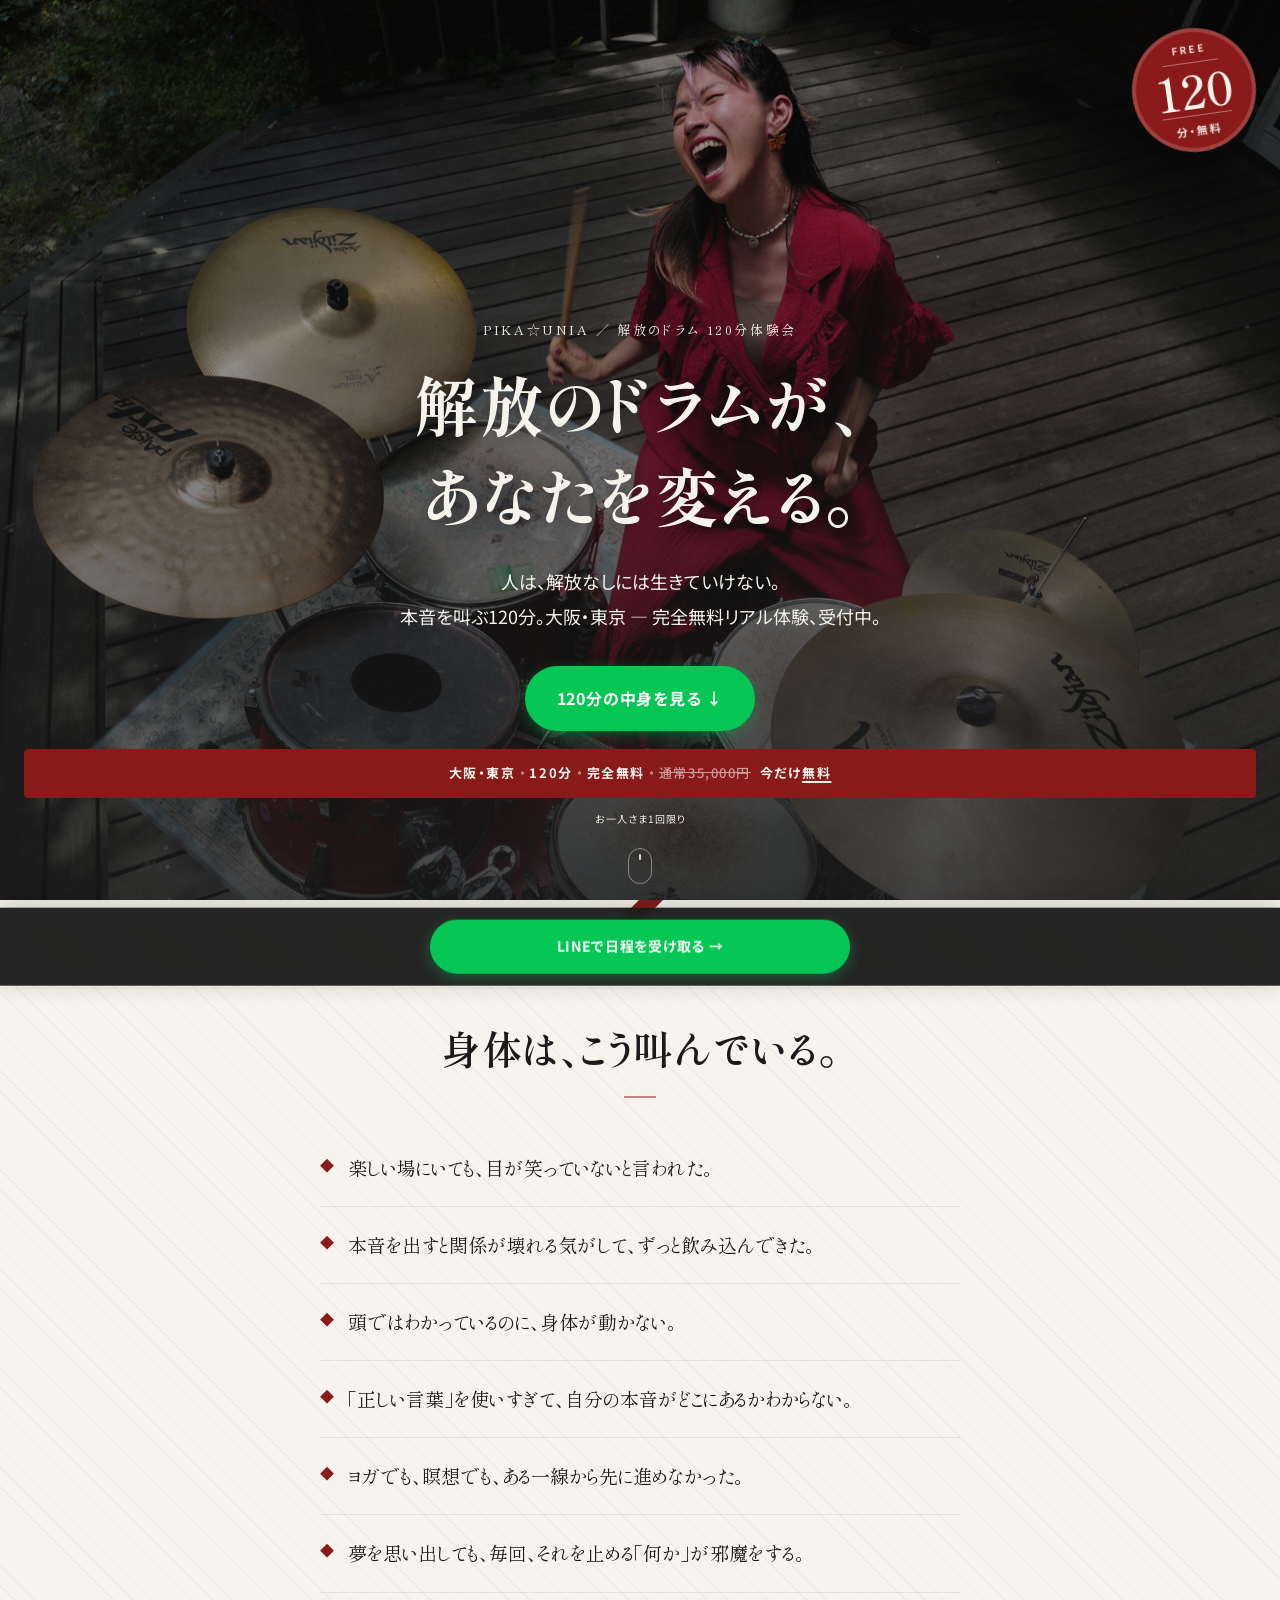
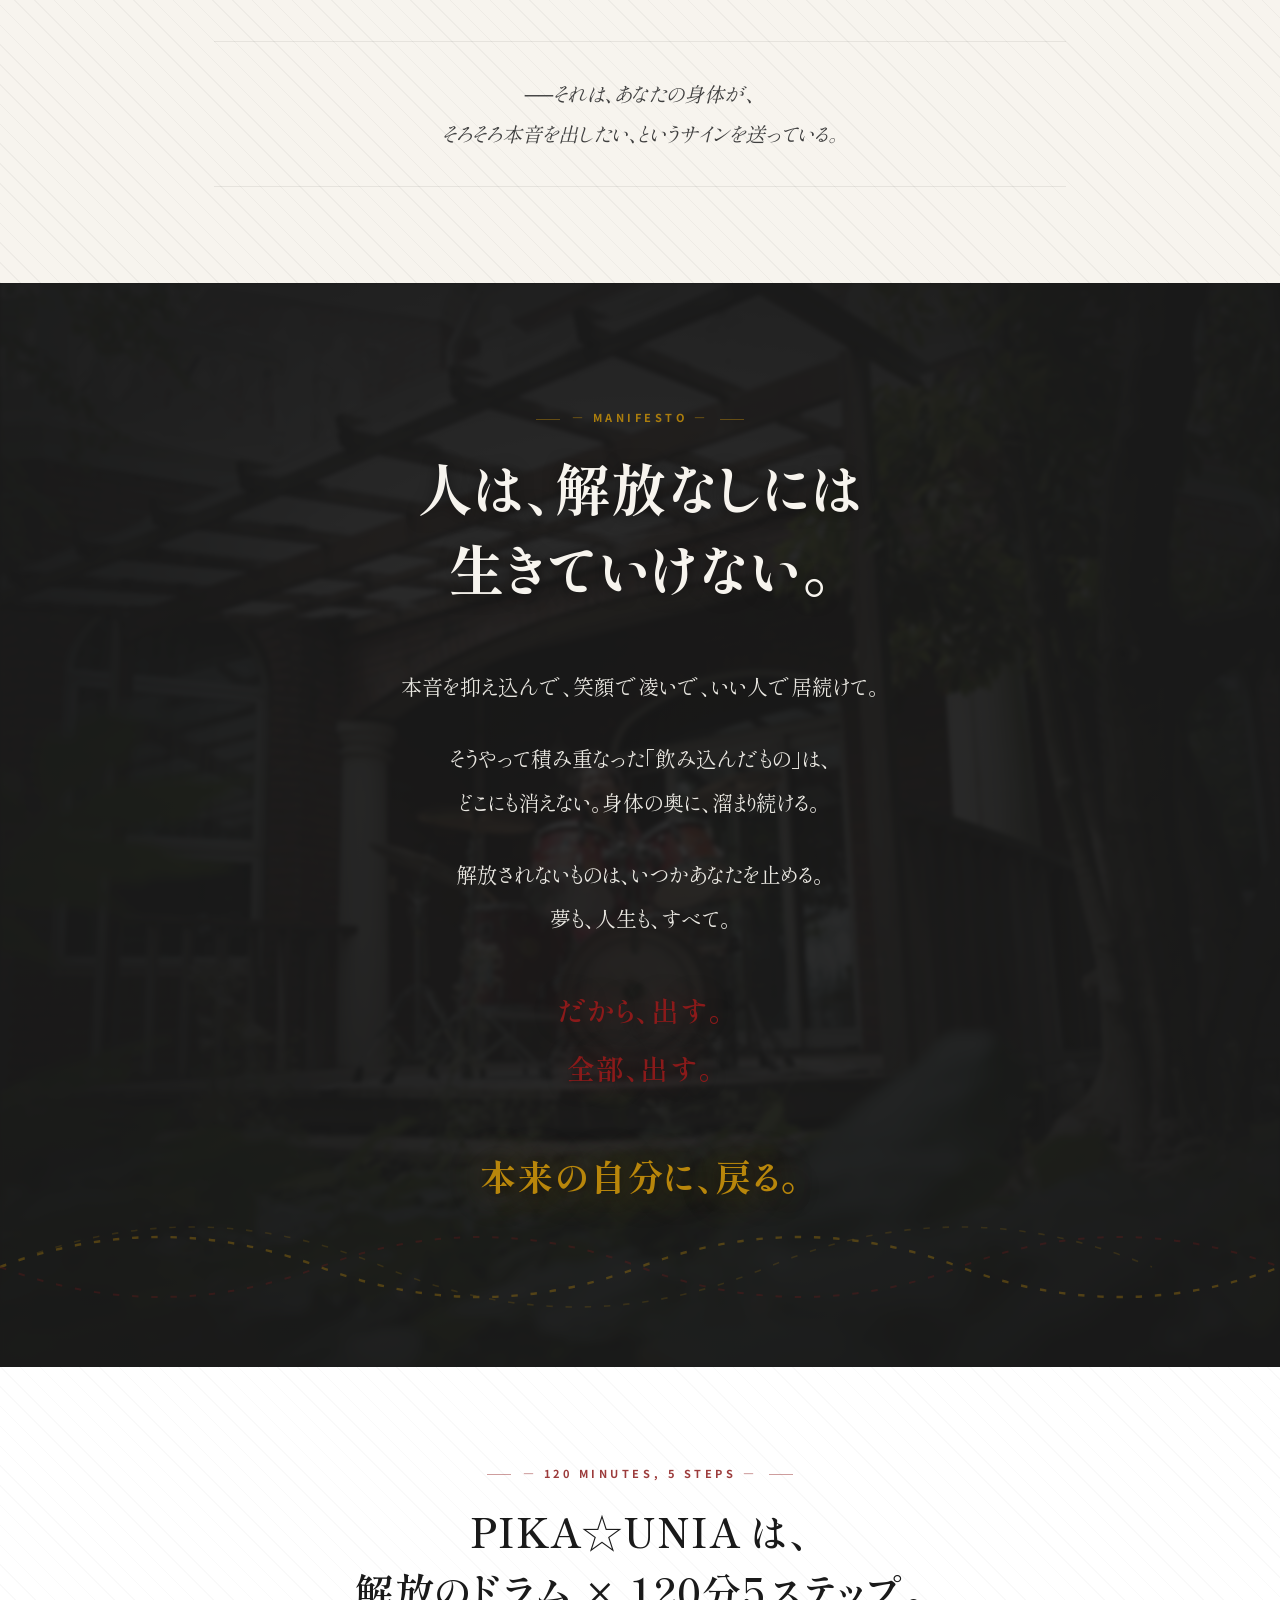
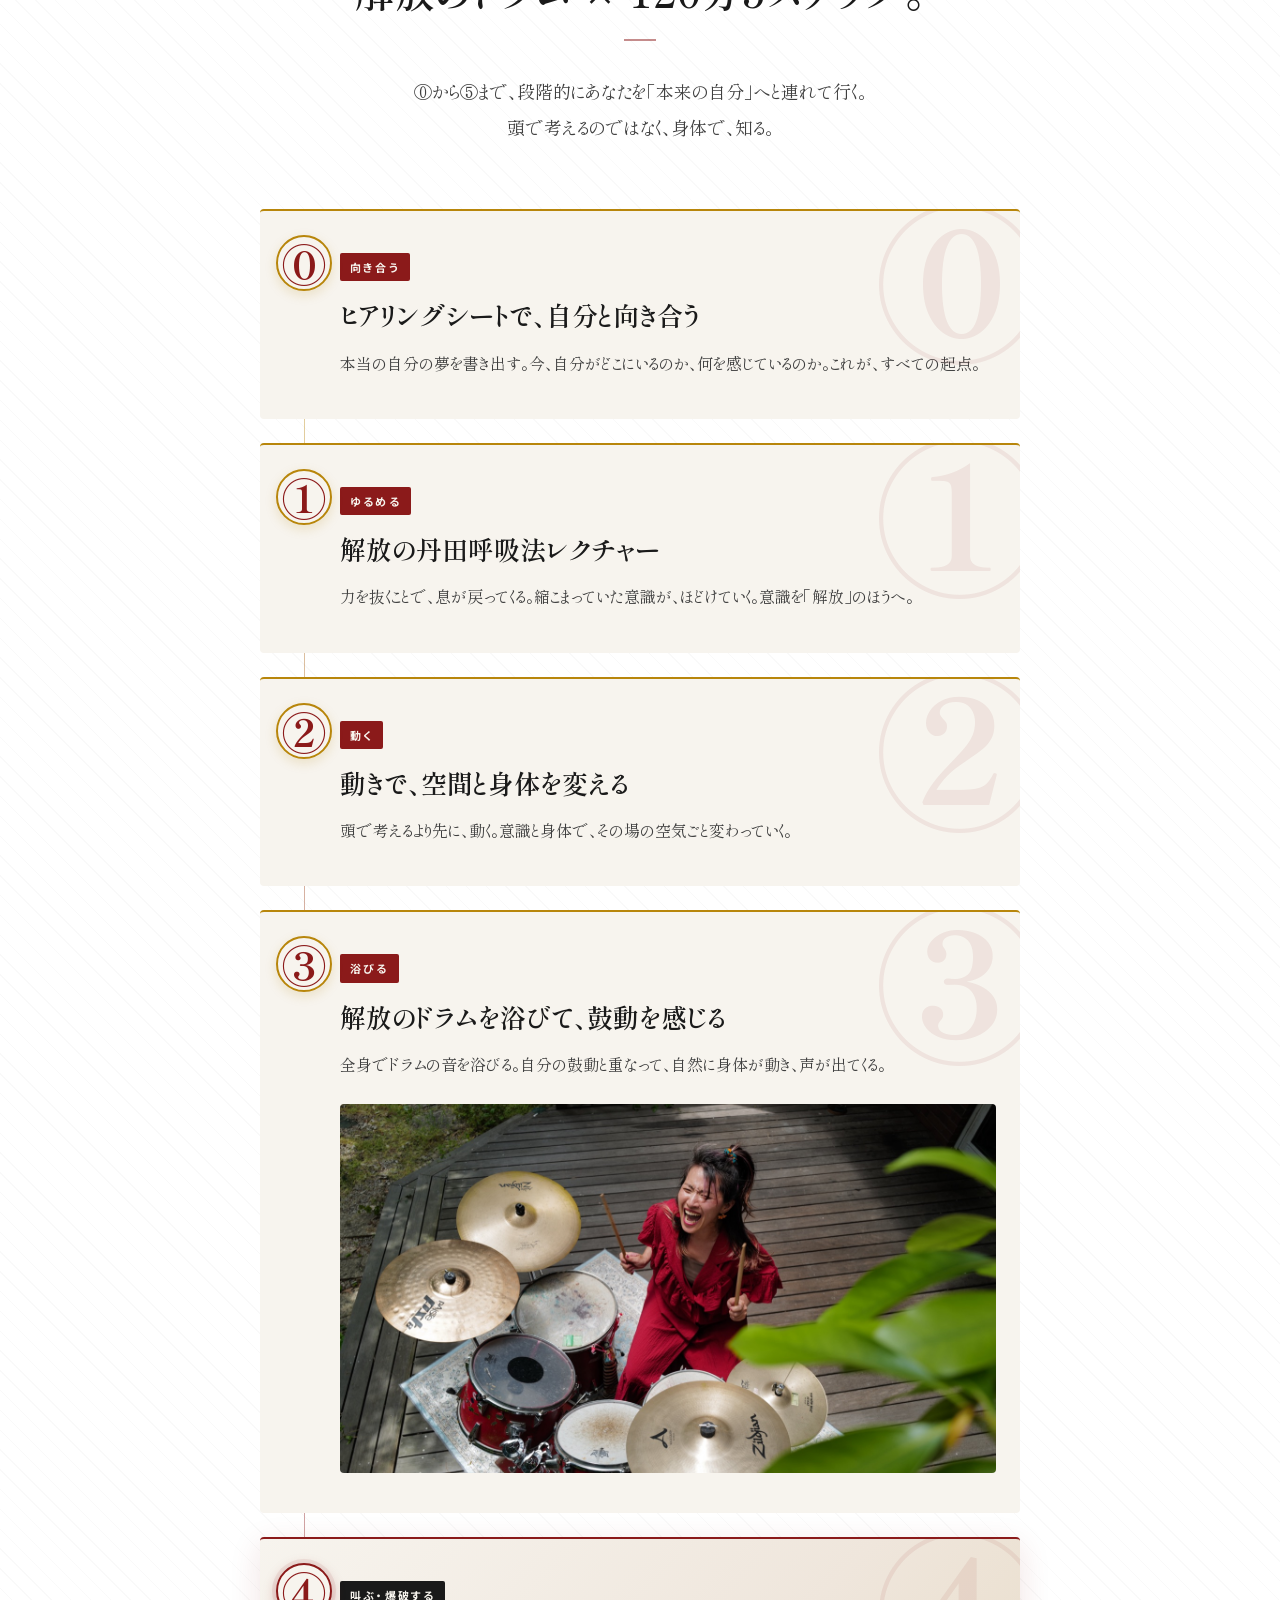
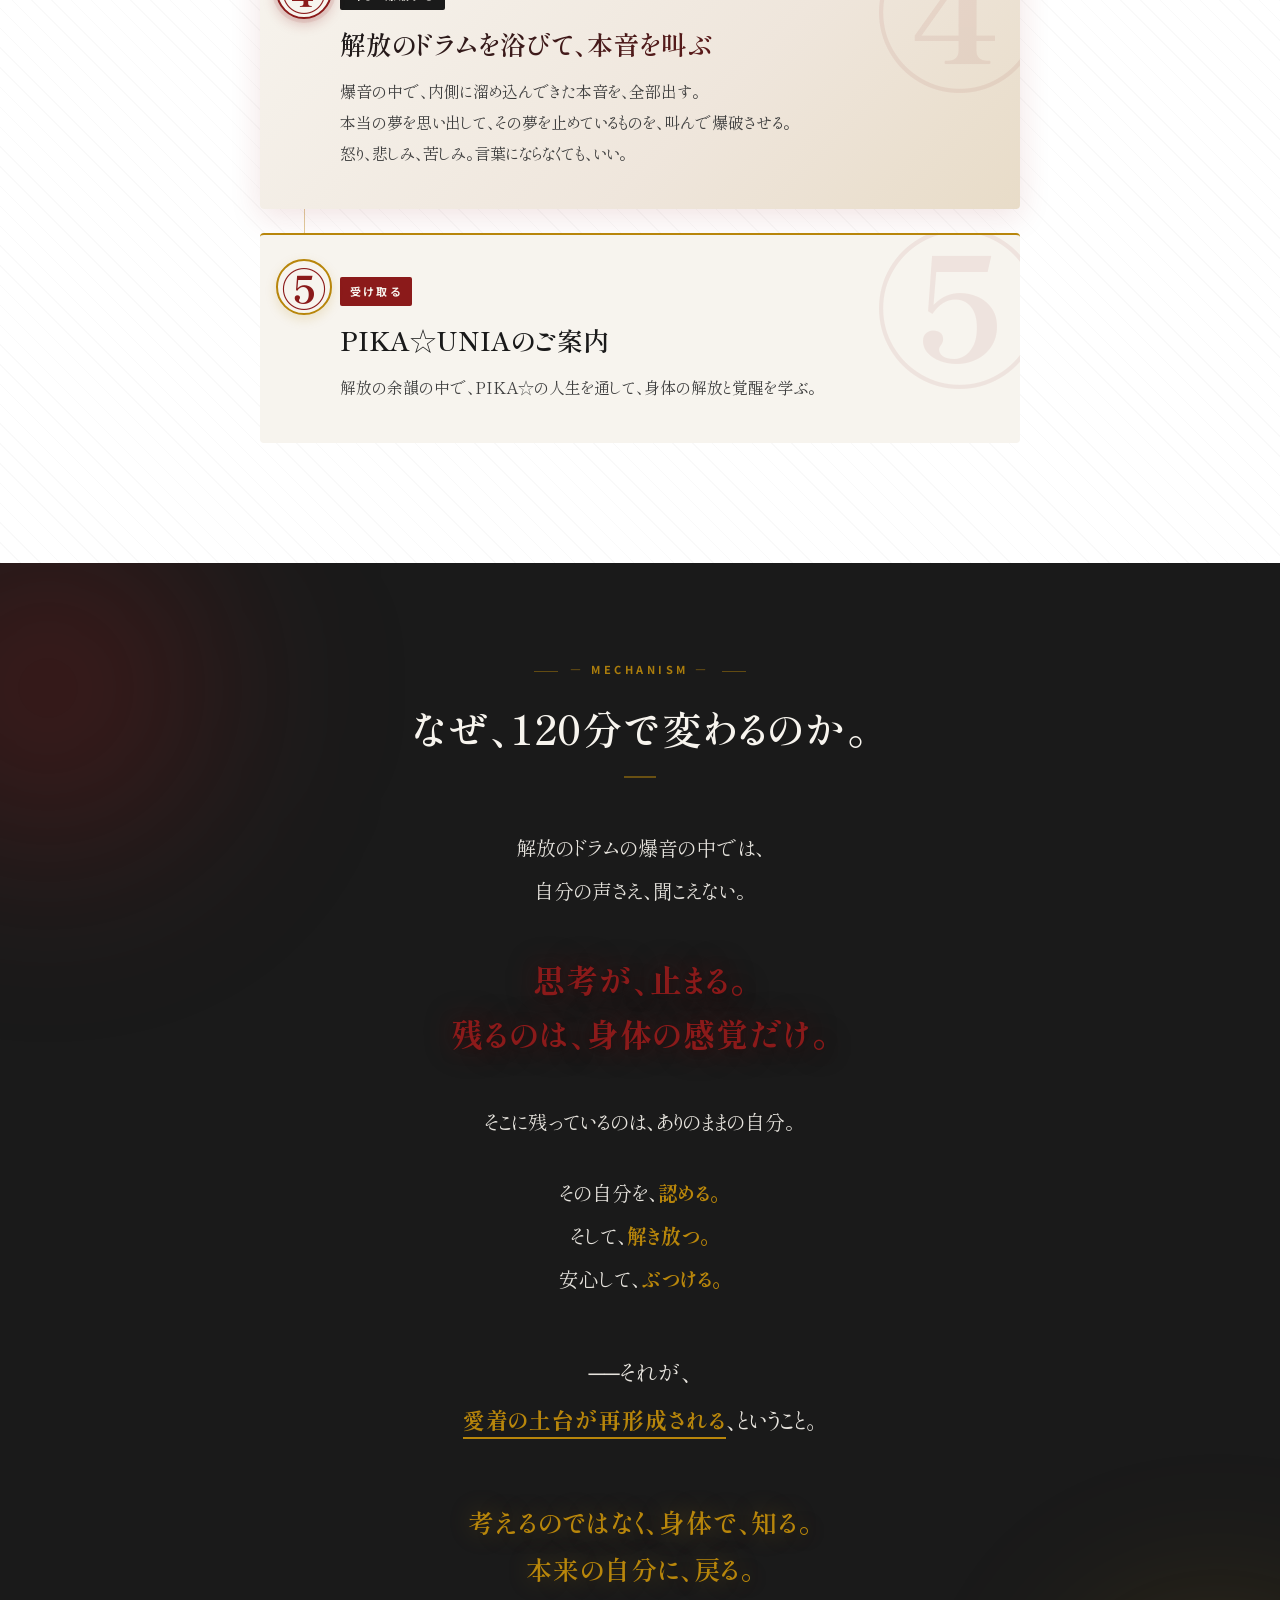
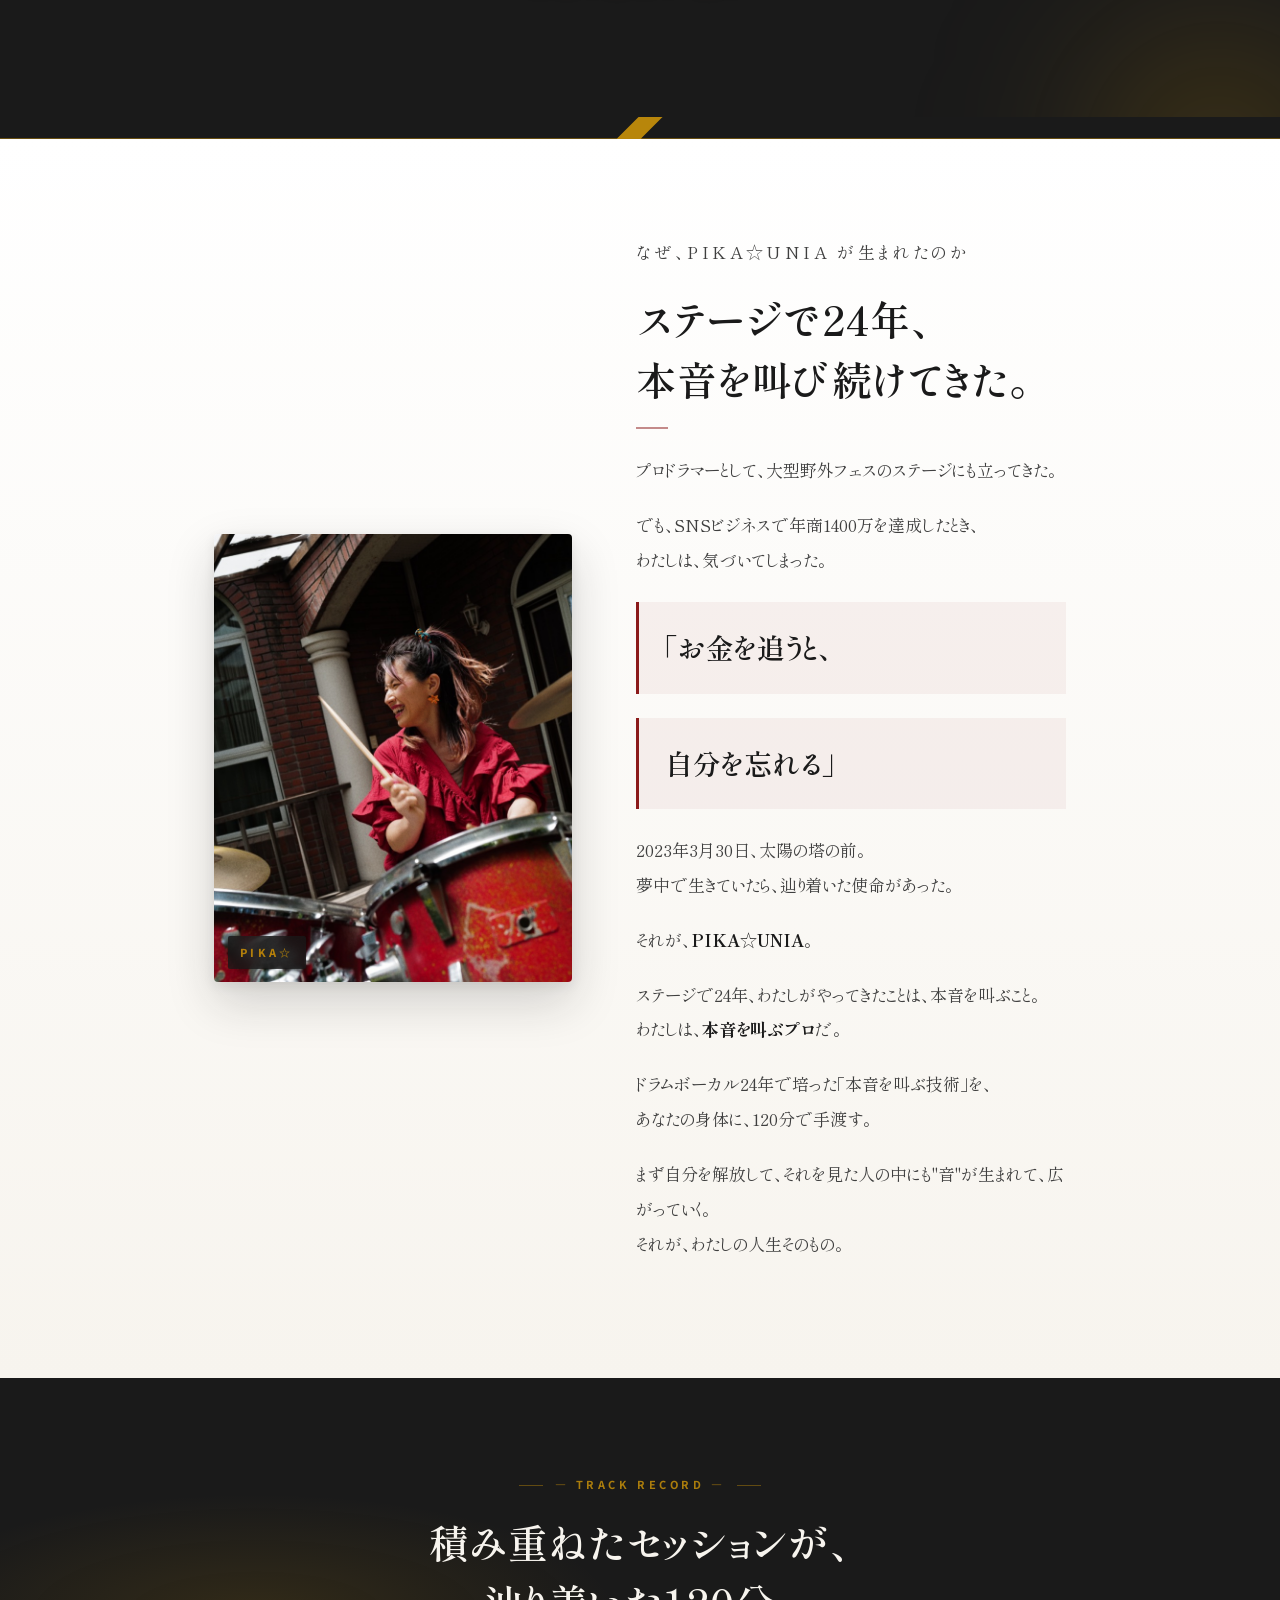
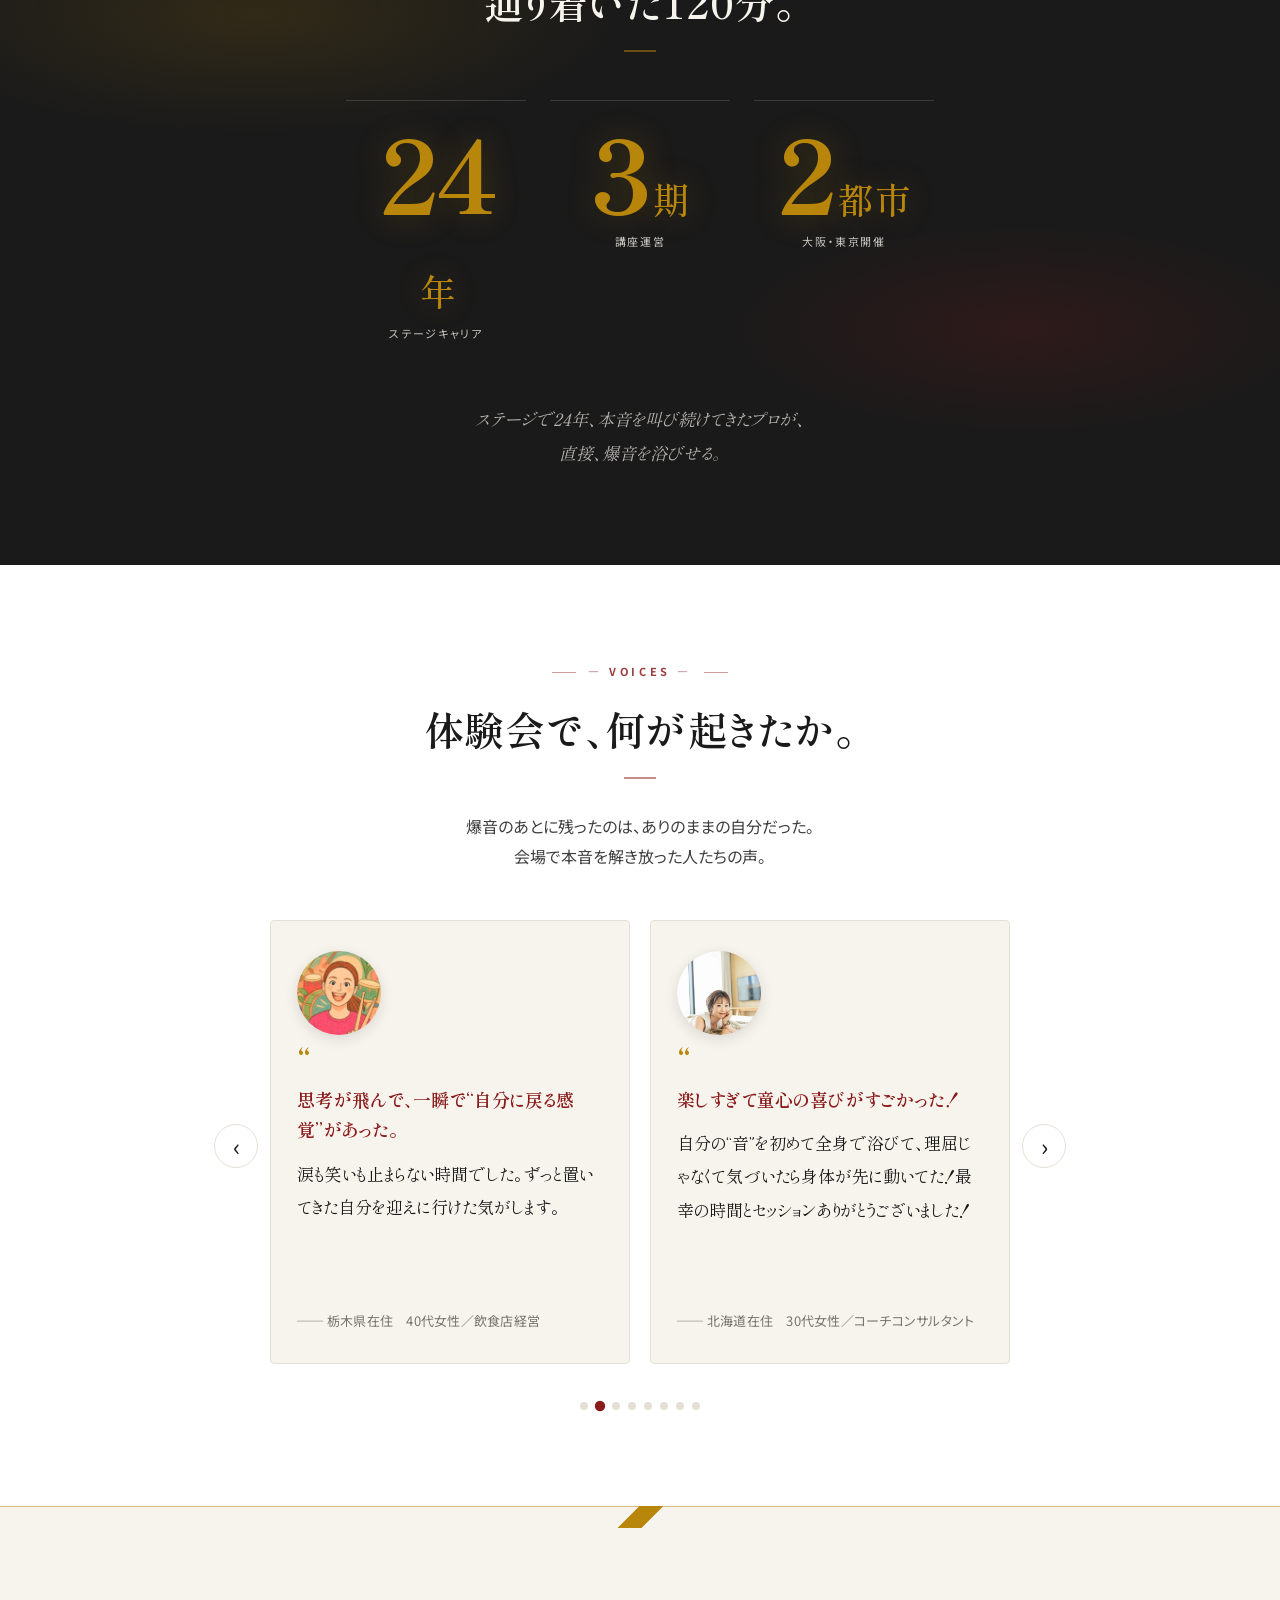
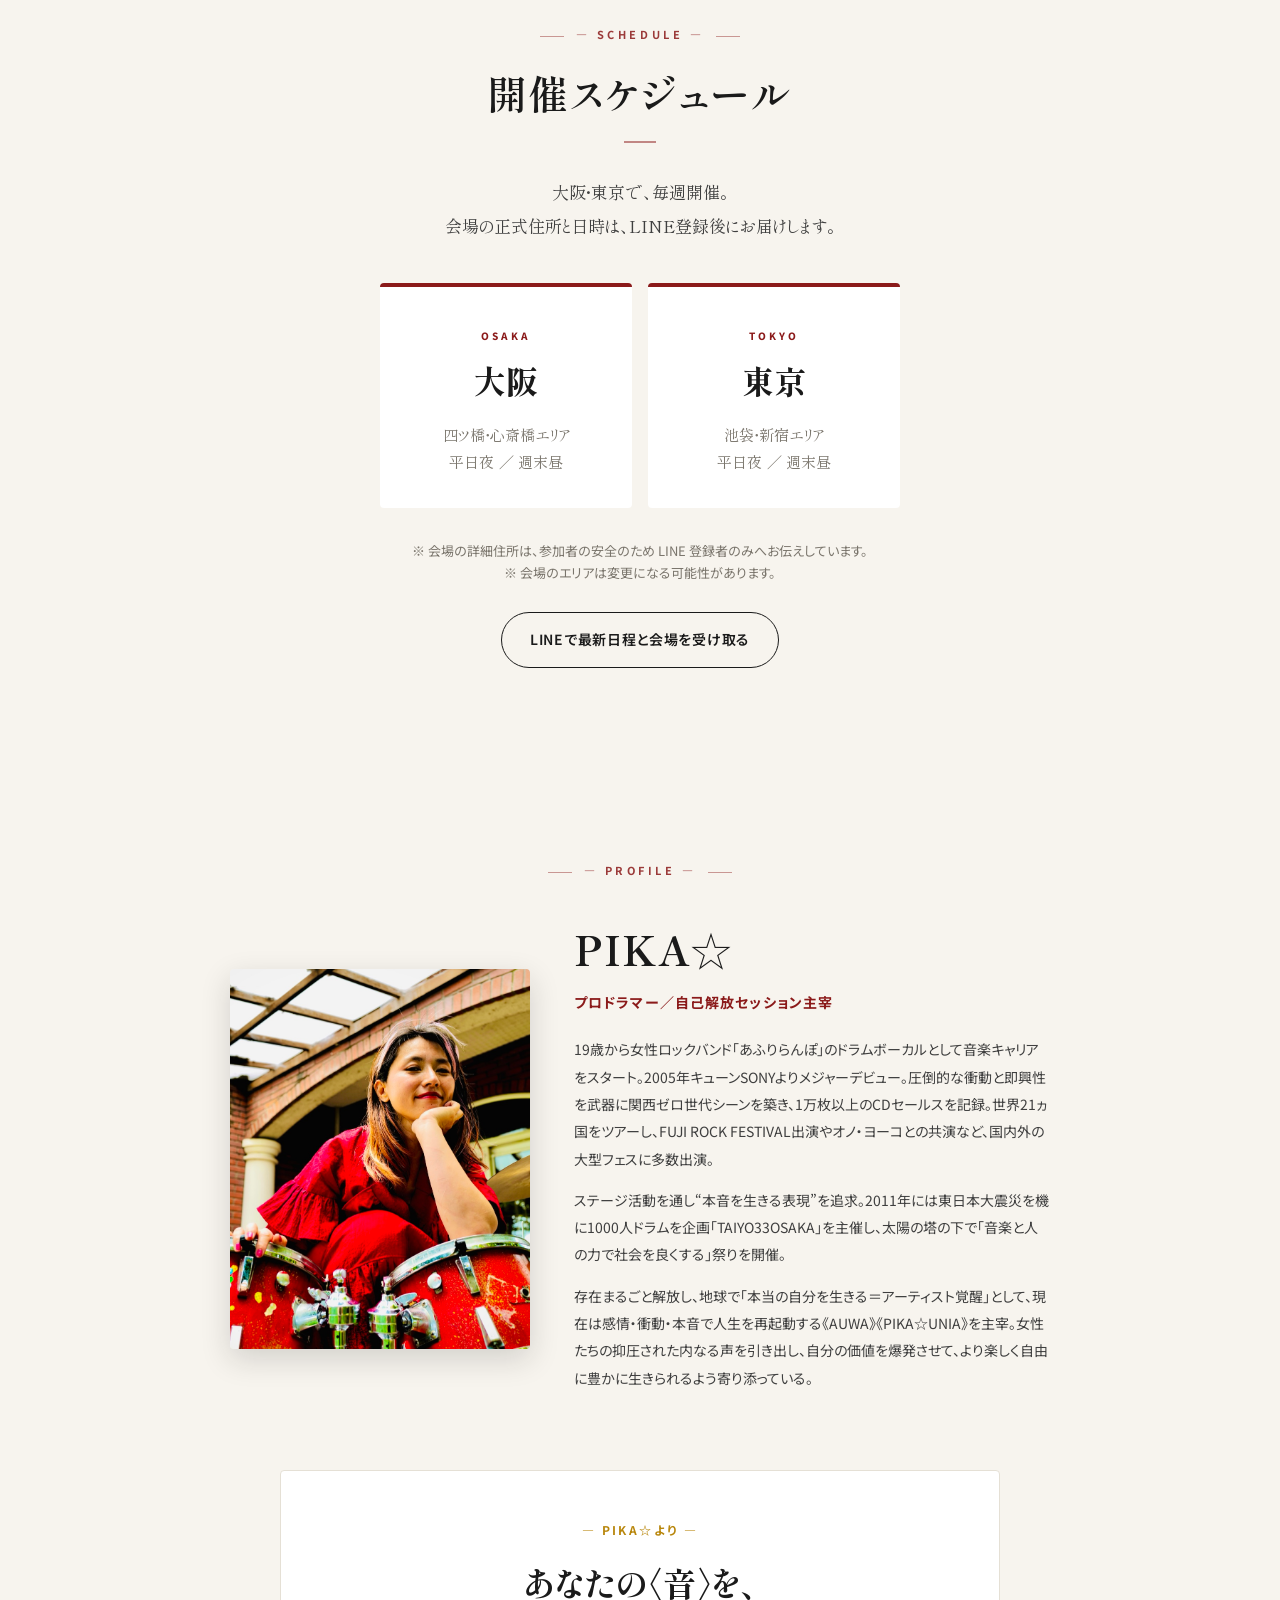
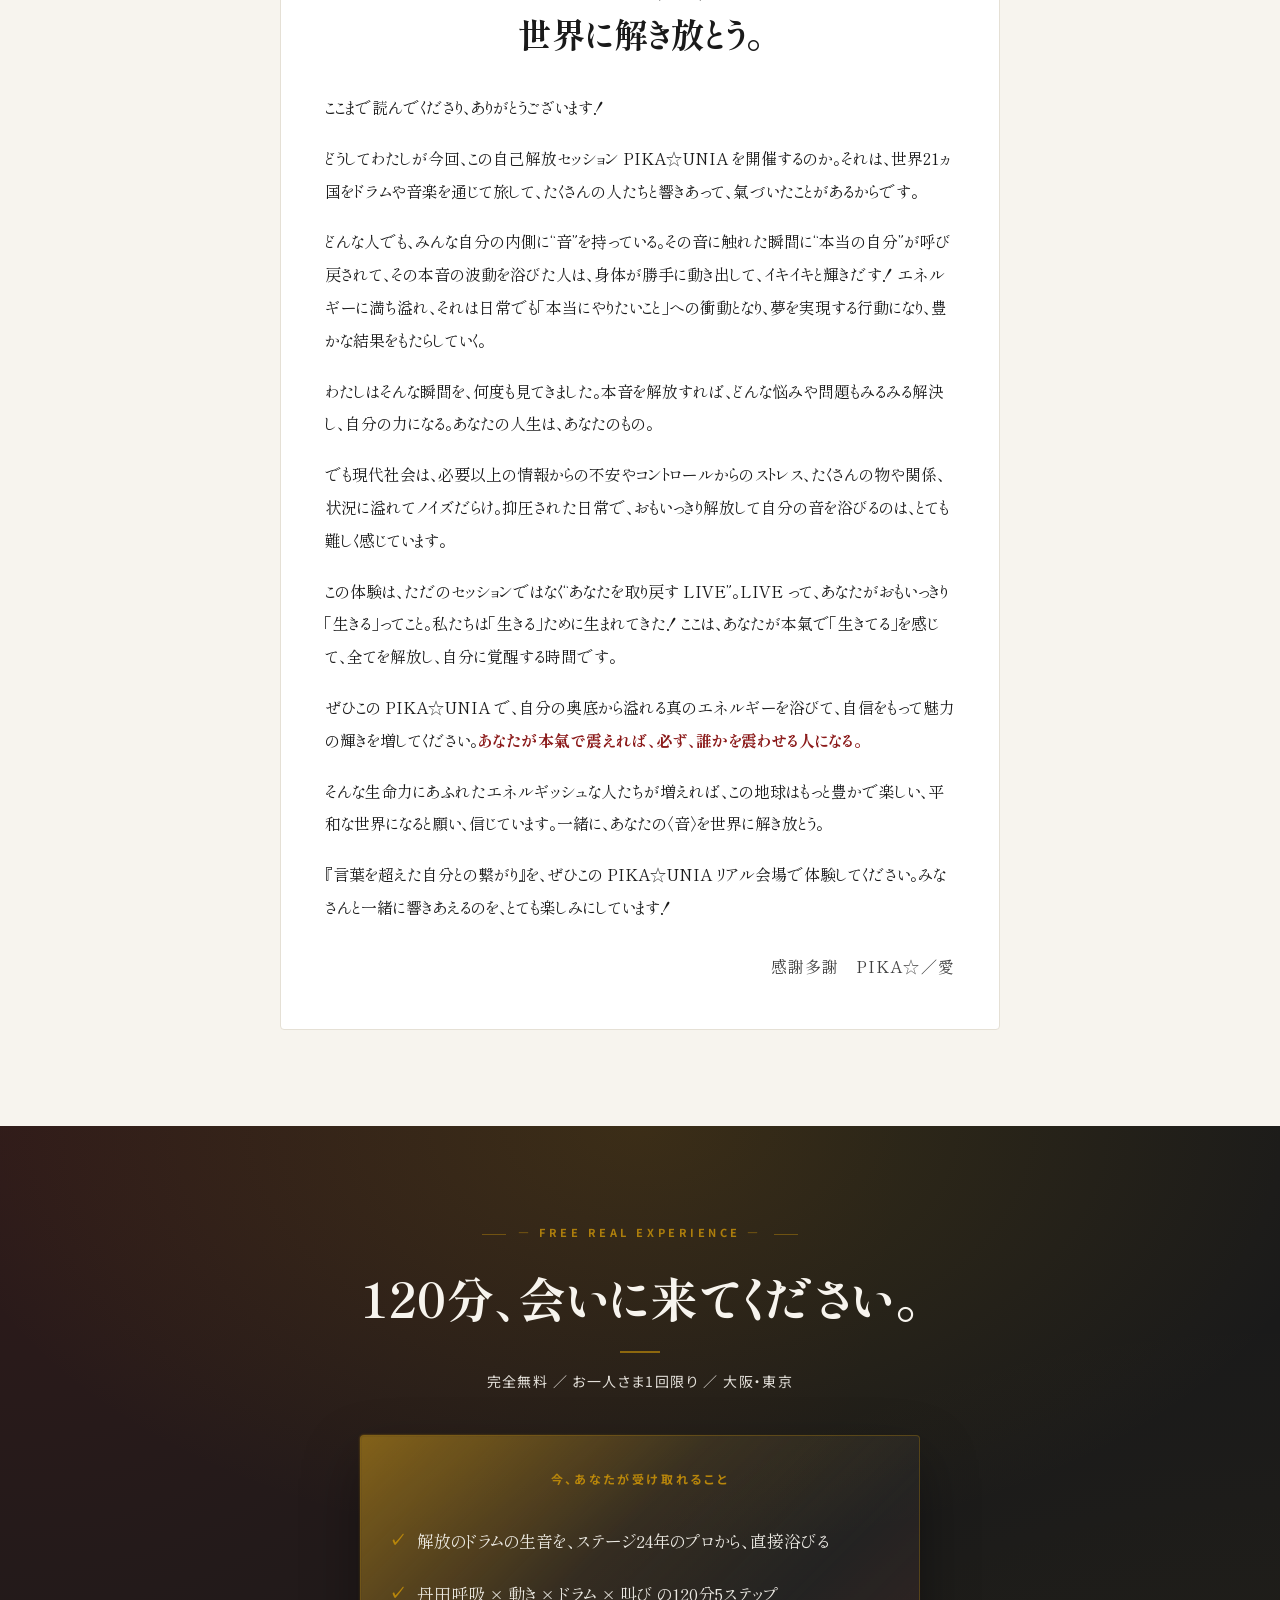
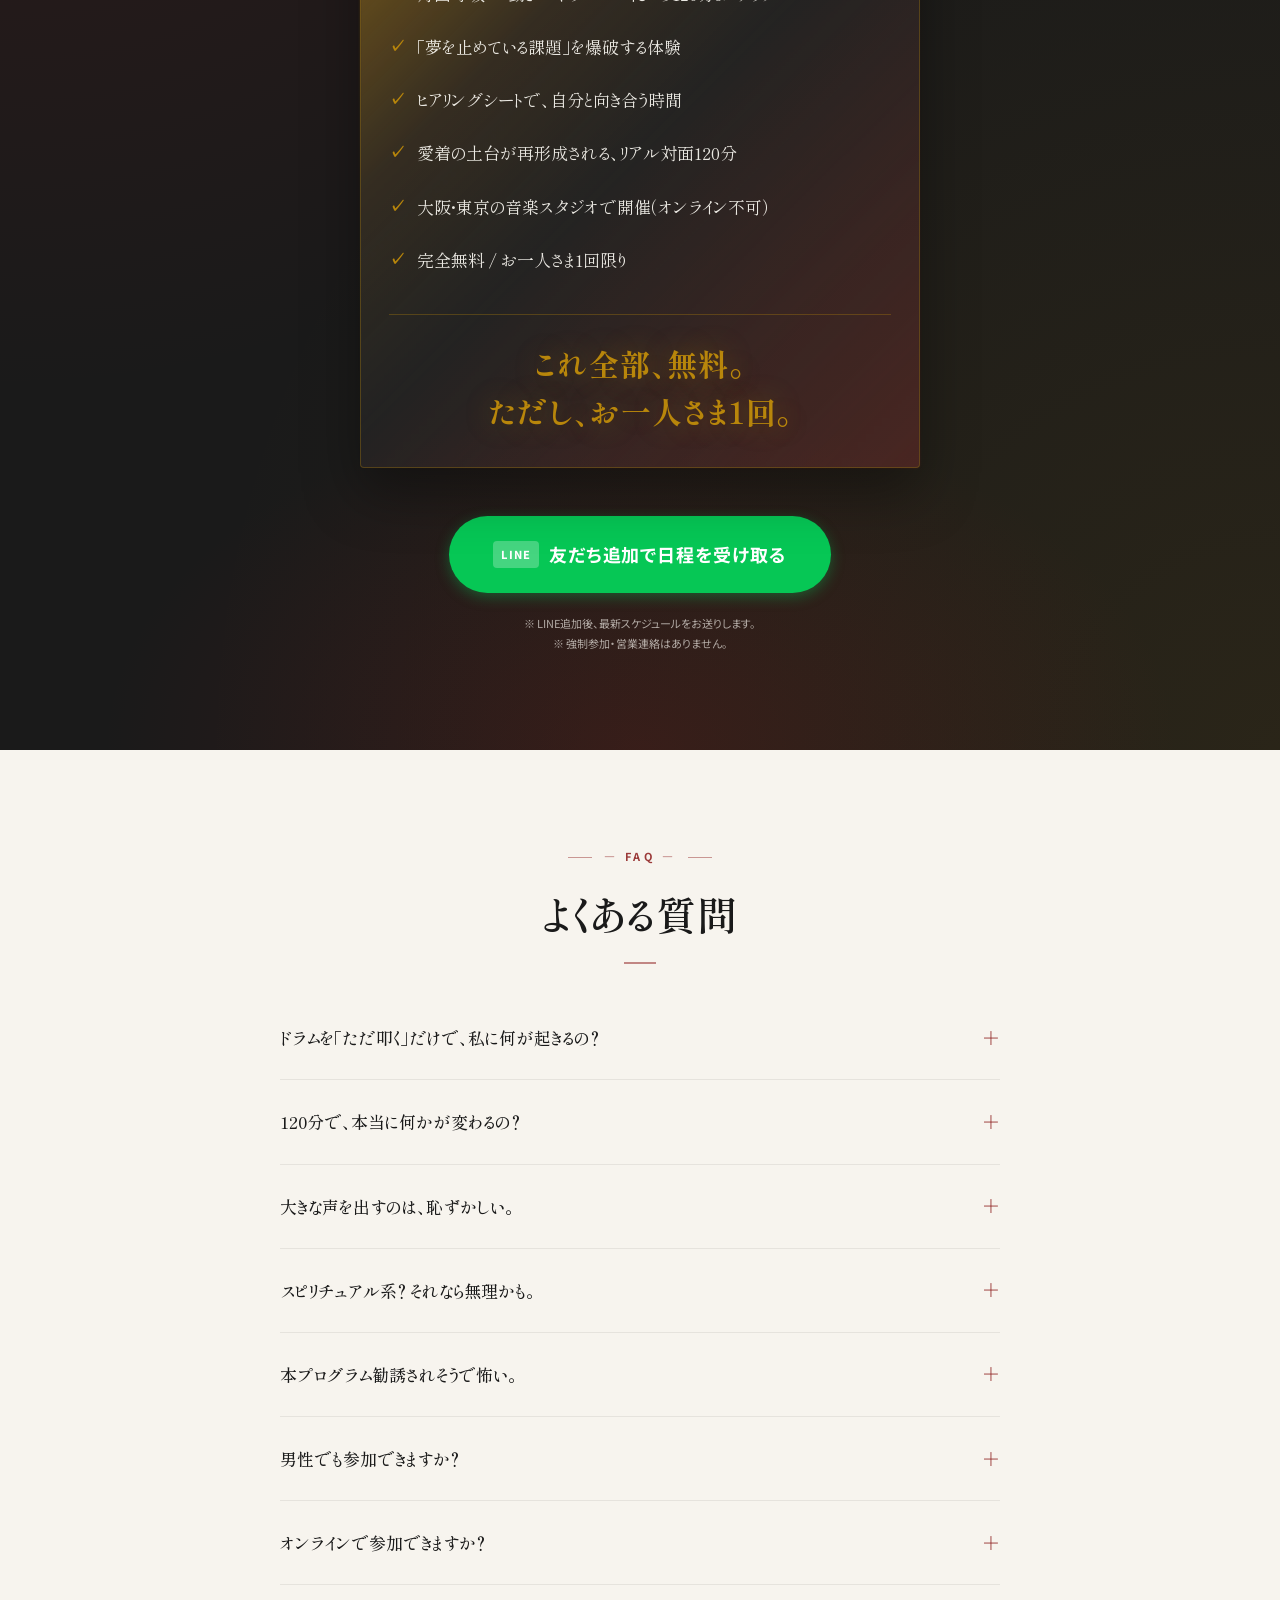
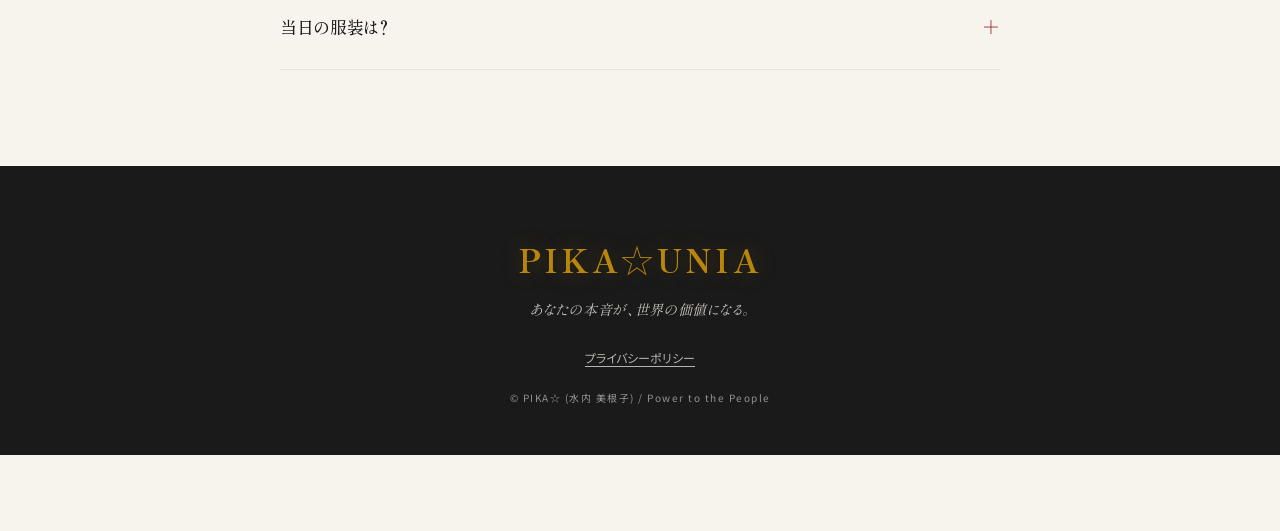
==== commit 8d097996: "fix(lp): CTAの約束と動作を一致させる(日程・固定ボタンをLINE直行に/ヒーローはスクロール明示)＋script.jsのキャッシュ破棄" ====
--- a/index.html
+++ b/index.html
@@ -71,7 +71,7 @@
     <p class="hero-sub-top fade-up" style="--delay:0s">PIKA☆UNIA ／ 解放のドラム 120分体験会</p>
     <h1 class="hero-headline fade-up" style="--delay:0.1s" data-variant="A">解放のドラムが、<br>あなたを変える。</h1>
     <p class="hero-sub fade-up" style="--delay:0.25s">人は、解放なしには生きていけない。<br>本音を叫ぶ120分。大阪・東京 — 完全無料リアル体験、受付中。</p>
-    <a href="#cta" class="cta-primary fade-up" style="--delay:0.4s" data-track="hero_cta">LINEで日程を確認する →</a>
+    <a href="#cta" class="cta-primary fade-up" style="--delay:0.4s" data-track="hero_cta">120分の中身を見る ↓</a>
     <div class="hero-anchor-stripe fade-up" style="--delay:0.55s">
       <span>大阪・東京</span>
       <span>120分</span>
@@ -277,7 +277,7 @@
       </div>
     </div>
     <p class="dates-note">※ 会場の詳細住所は、参加者の安全のため LINE 登録者のみへお伝えしています。<br>※ 会場のエリアは変更になる可能性があります。</p>
-    <a href="#cta" class="cta-secondary" data-track="dates_cta">LINEで最新日程と会場を受け取る</a>
+    <a href="#cta" class="cta-secondary" data-track="dates_cta" data-line-cta>LINEで最新日程と会場を受け取る</a>
   </div>
 </section>
 
@@ -339,7 +339,7 @@
       <p class="stack-tagline">これ全部、無料。<br>ただし、お一人さま1回。</p>
     </div>
 
-    <a href="#" id="line-add-friend" class="cta-primary cta-big" data-track="main_cta">
+    <a href="#" id="line-add-friend" class="cta-primary cta-big" data-track="main_cta" data-line-cta>
       <span class="line-logo" aria-hidden="true">LINE</span>
       友だち追加で日程を受け取る
     </a>
@@ -375,9 +375,12 @@
 
 <!-- ============ FIXED CTA ============ -->
 <div class="cta-fixed" id="cta-fixed">
-  <a href="#cta" class="cta-primary" data-track="fixed_cta">LINEで日程を受け取る →</a>
+  <a href="#cta" class="cta-primary" data-track="fixed_cta" data-line-cta>LINEで日程を受け取る →</a>
 </div>
 
-<script src="./script.js" defer></script>
+<!-- ?v= はキャッシュ破棄用。script.js は Cloudflare Pages が max-age=14400(4時間)
+     を付けて配信するため、これが無いと HTML だけ新しく JS が4時間古いままになる。
+     script.js を変更したら必ず ?v= の日付も上げること。 -->
+<script src="./script.js?v=20260828b" defer></script>
 </body>
 </html>
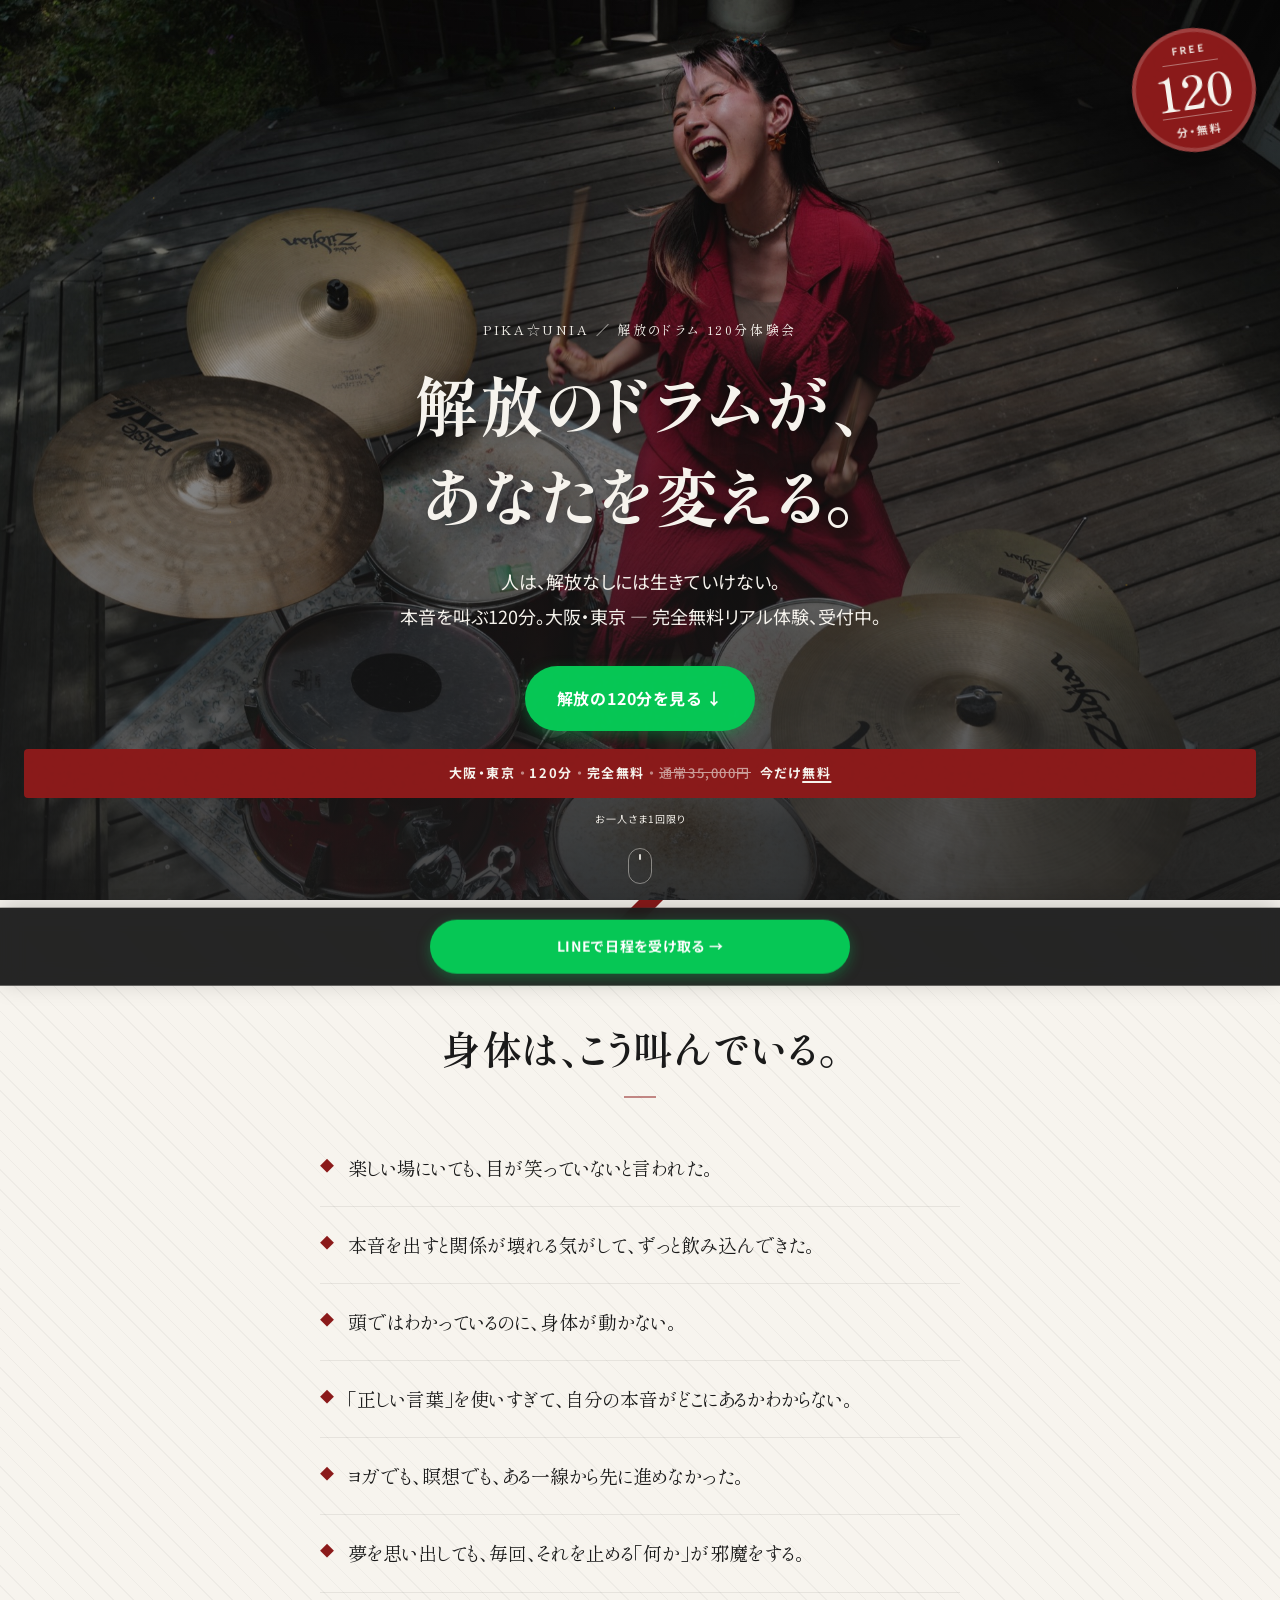
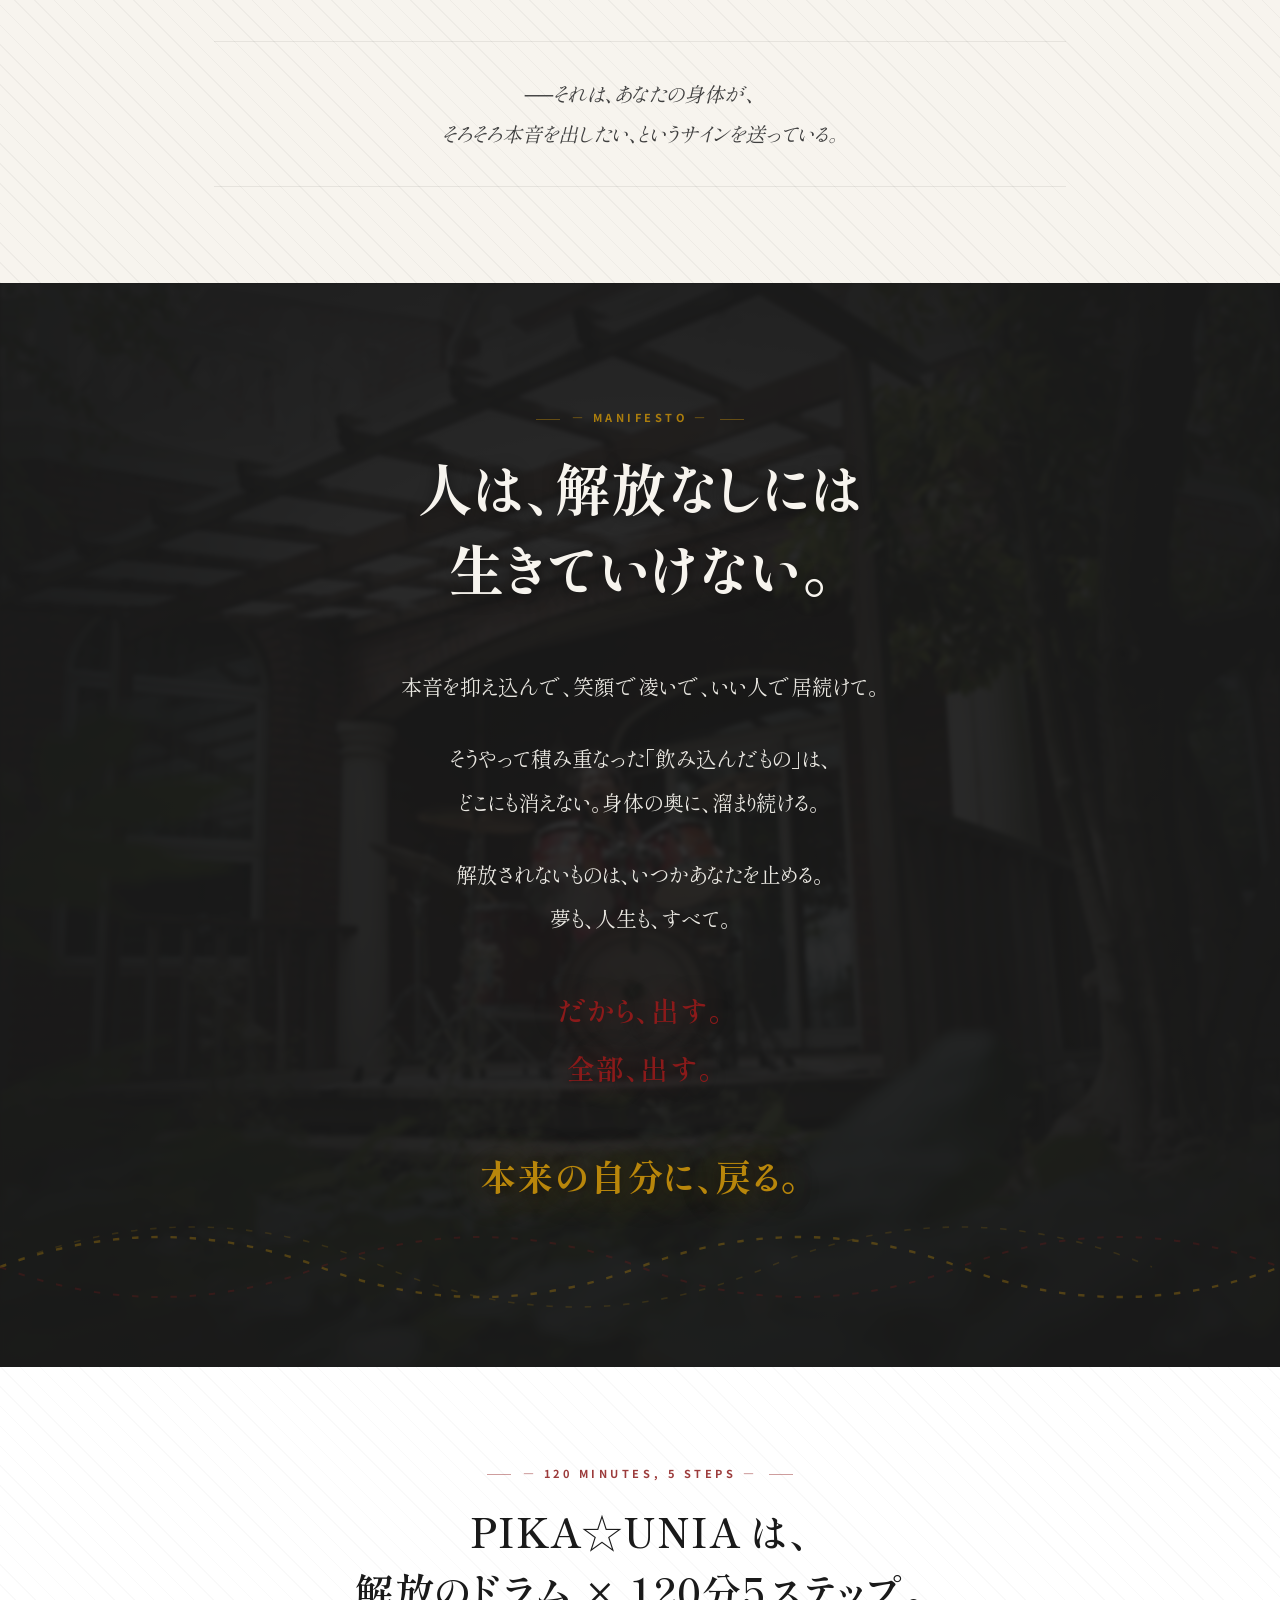
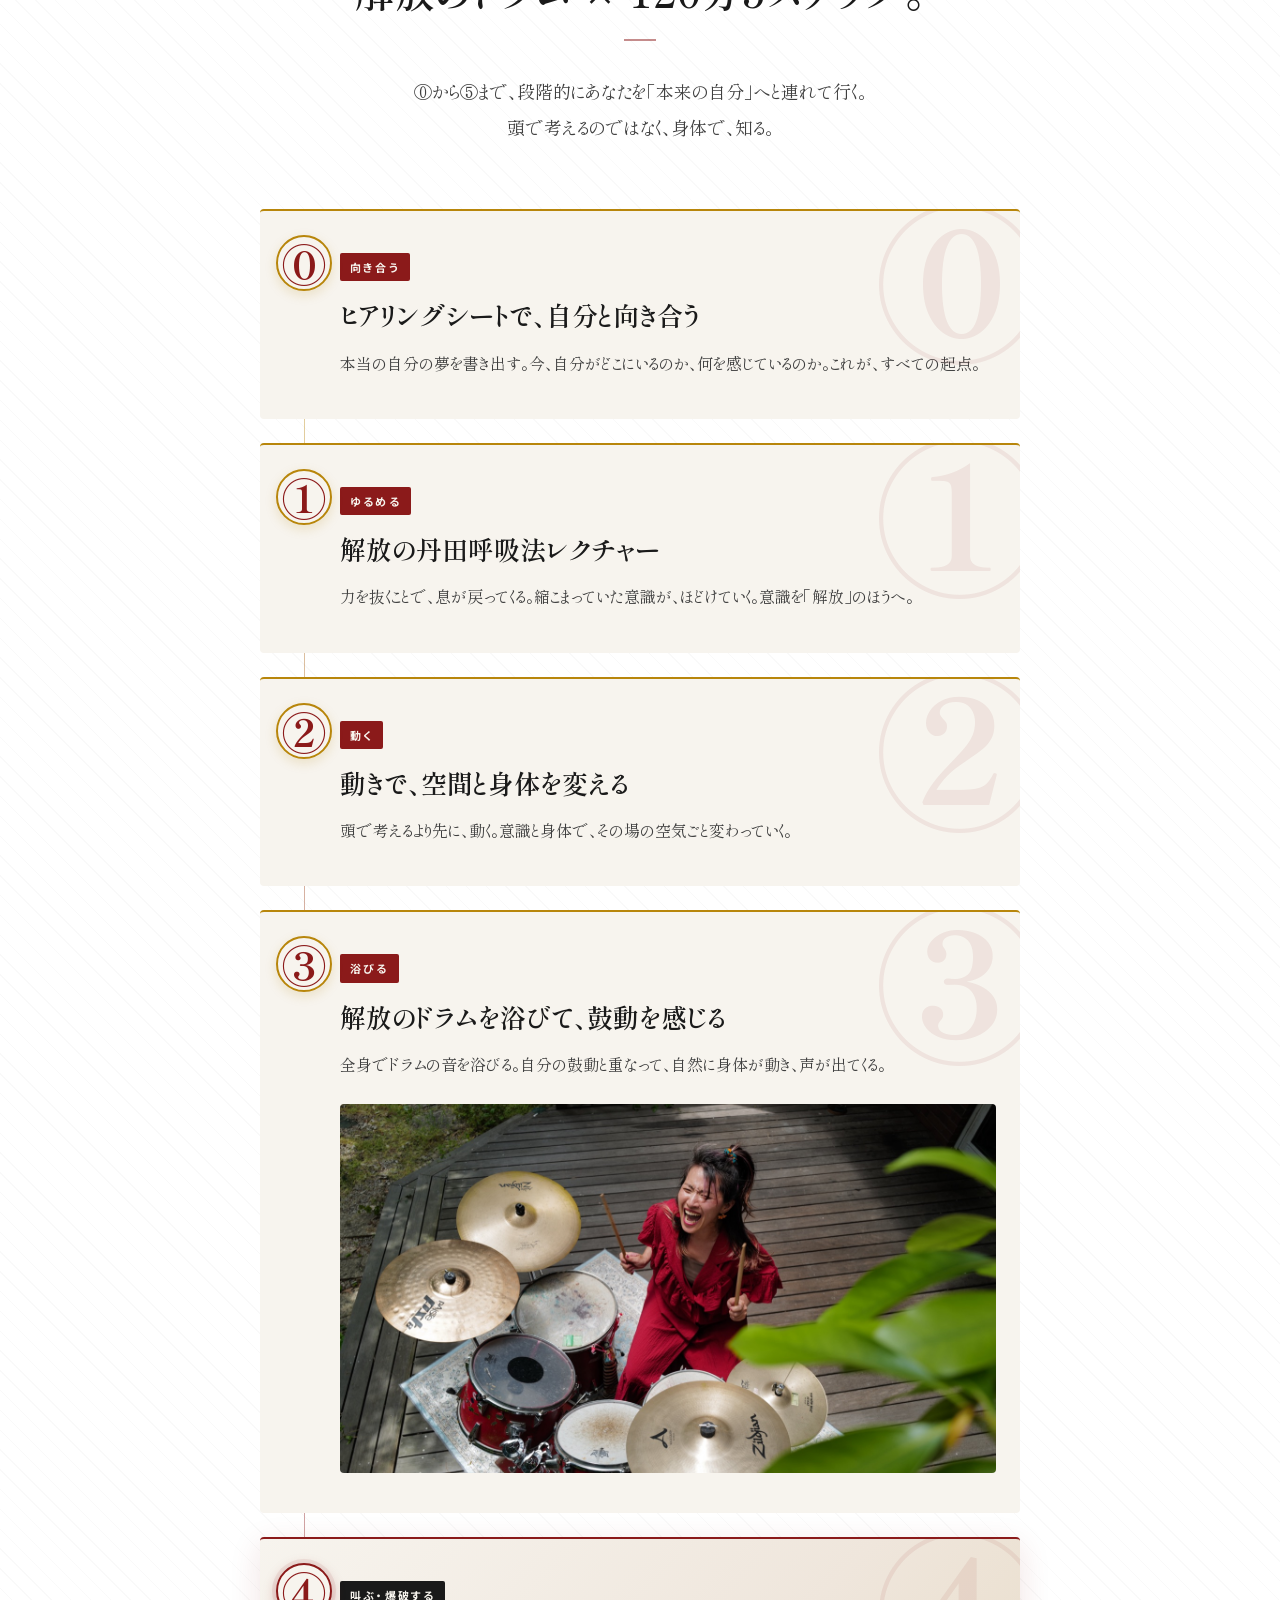
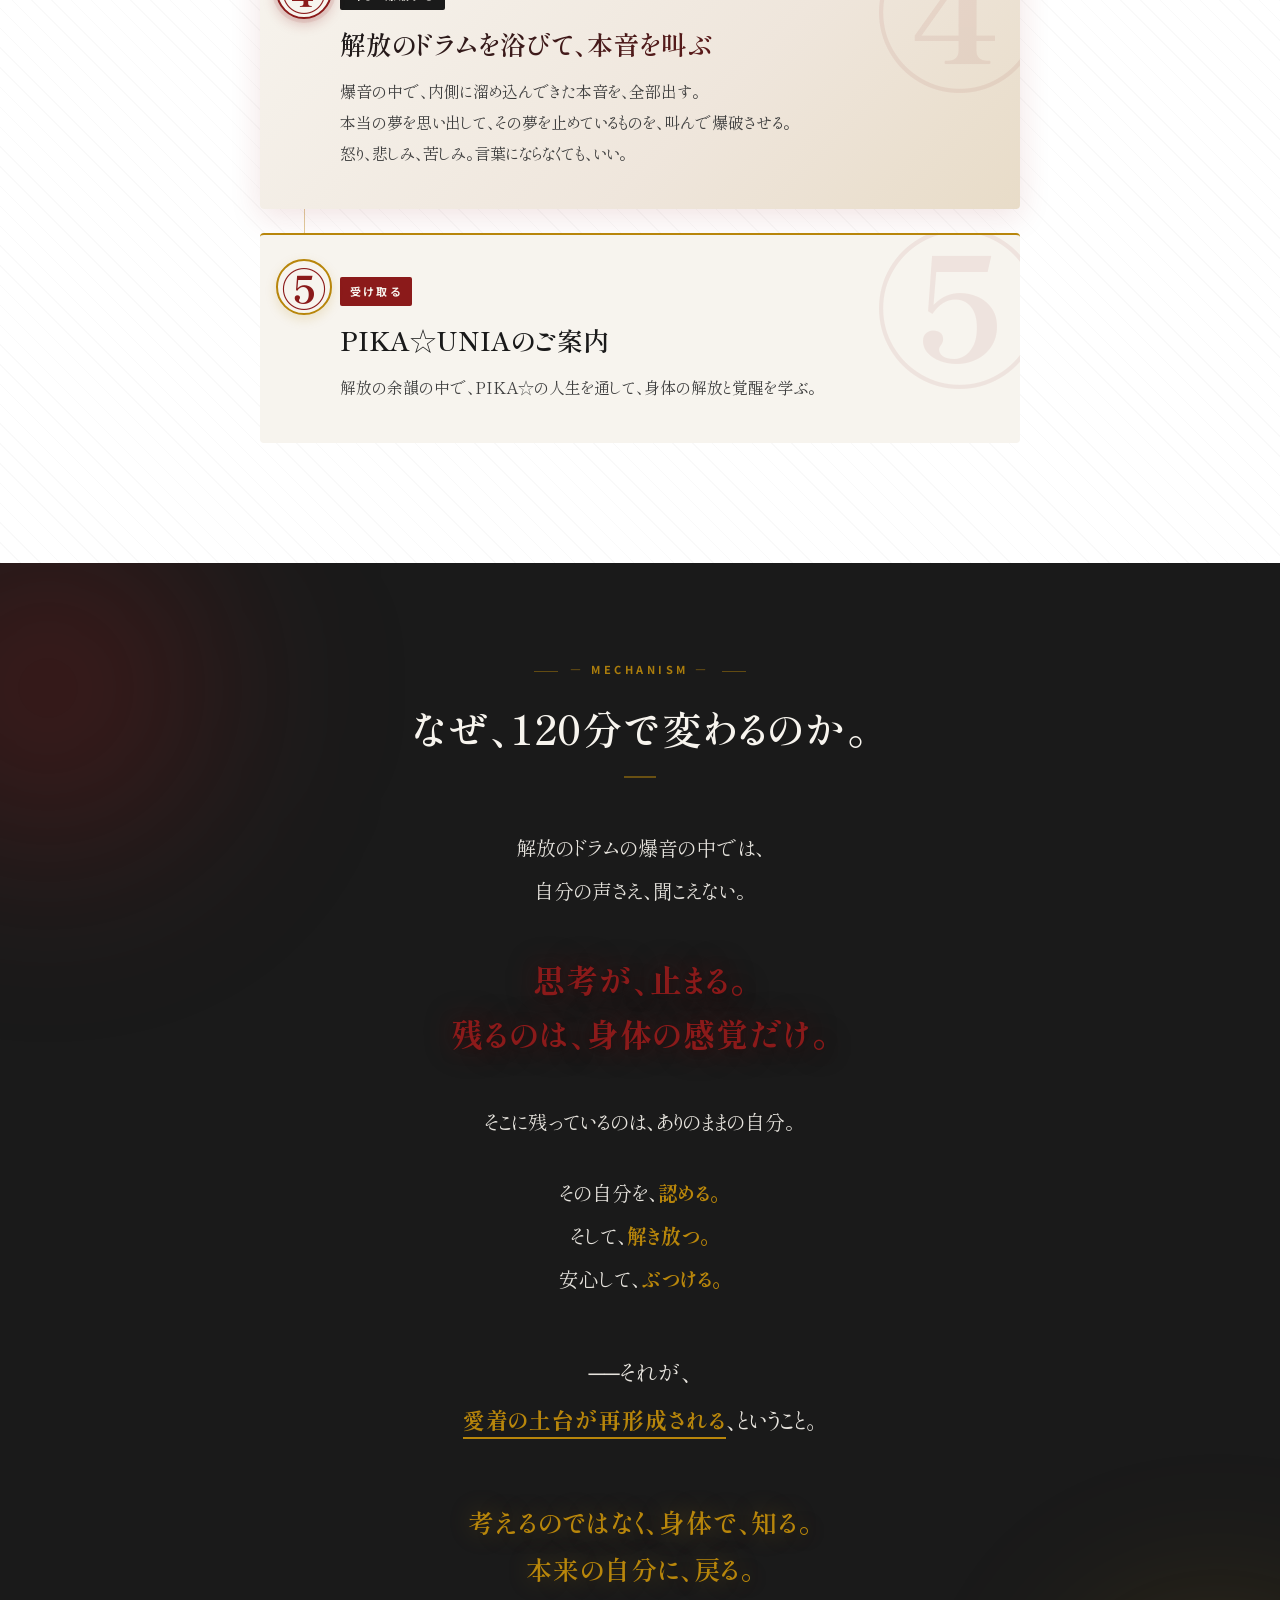
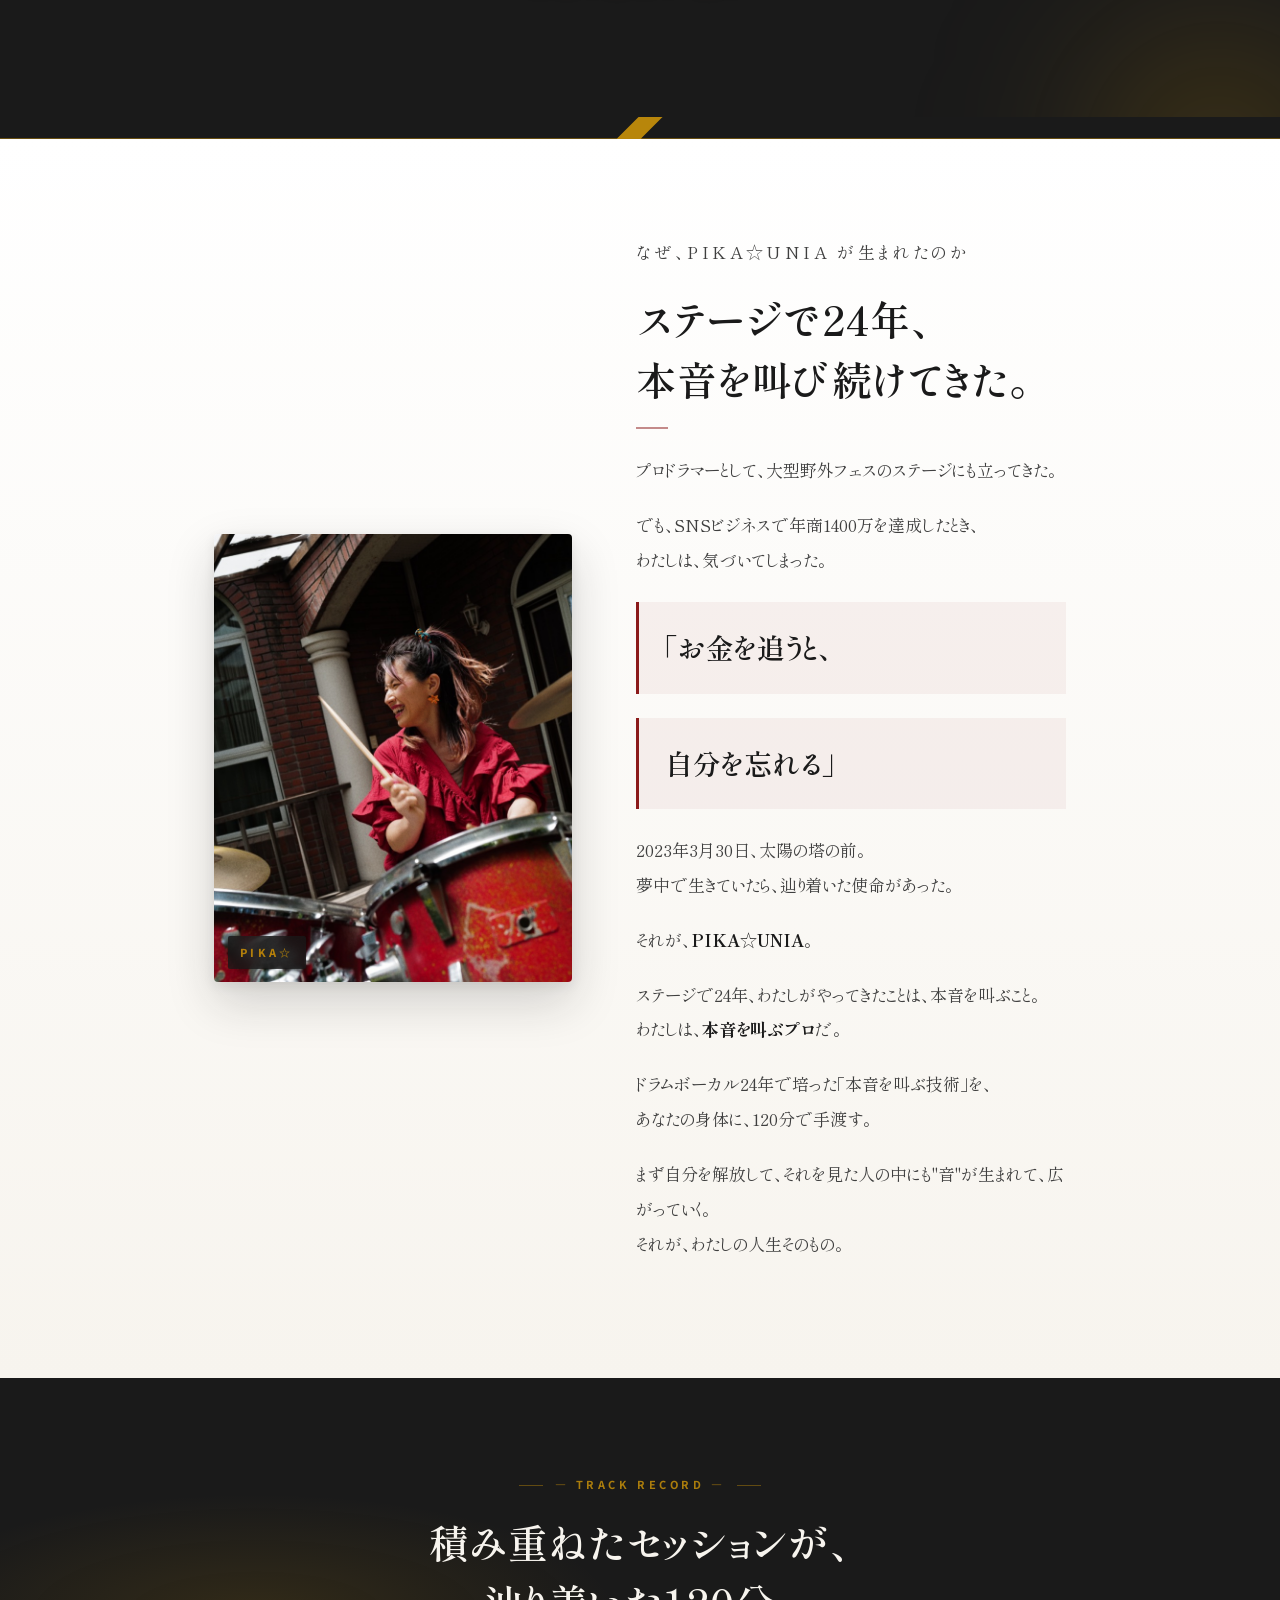
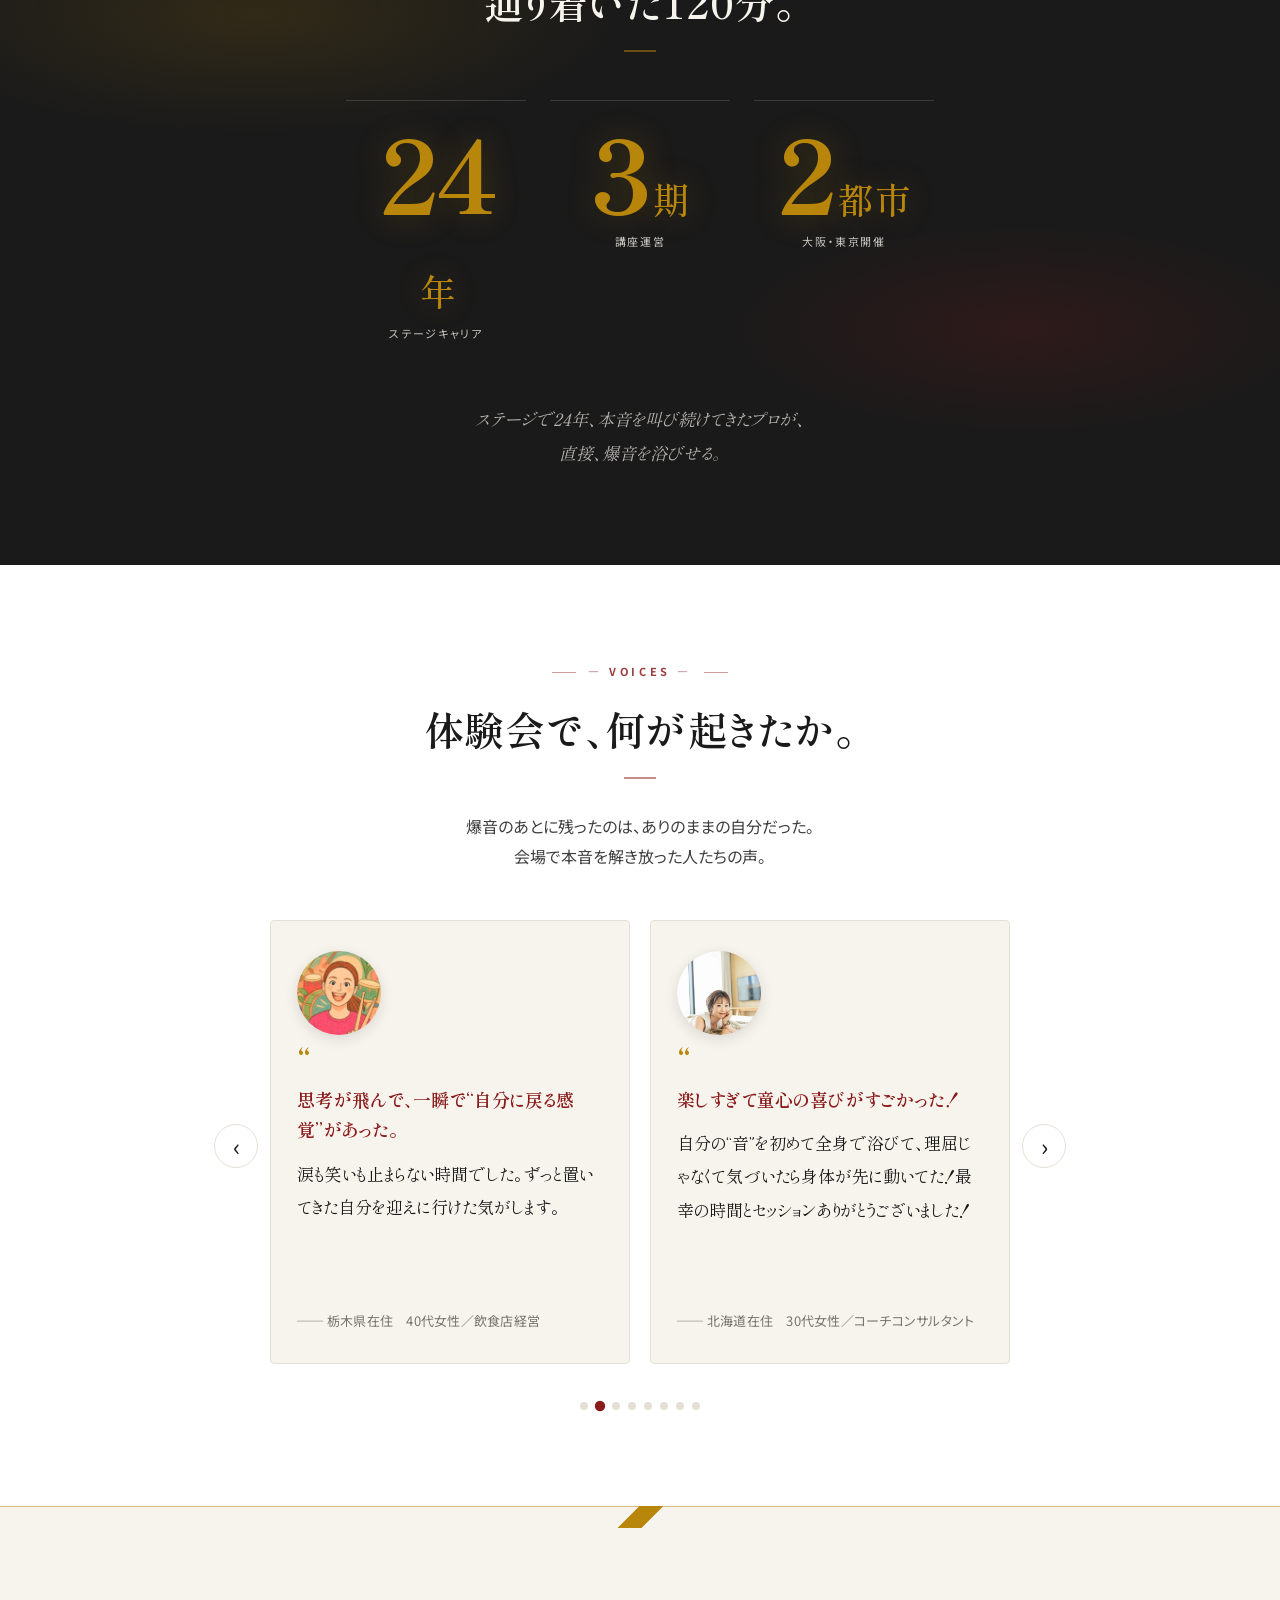
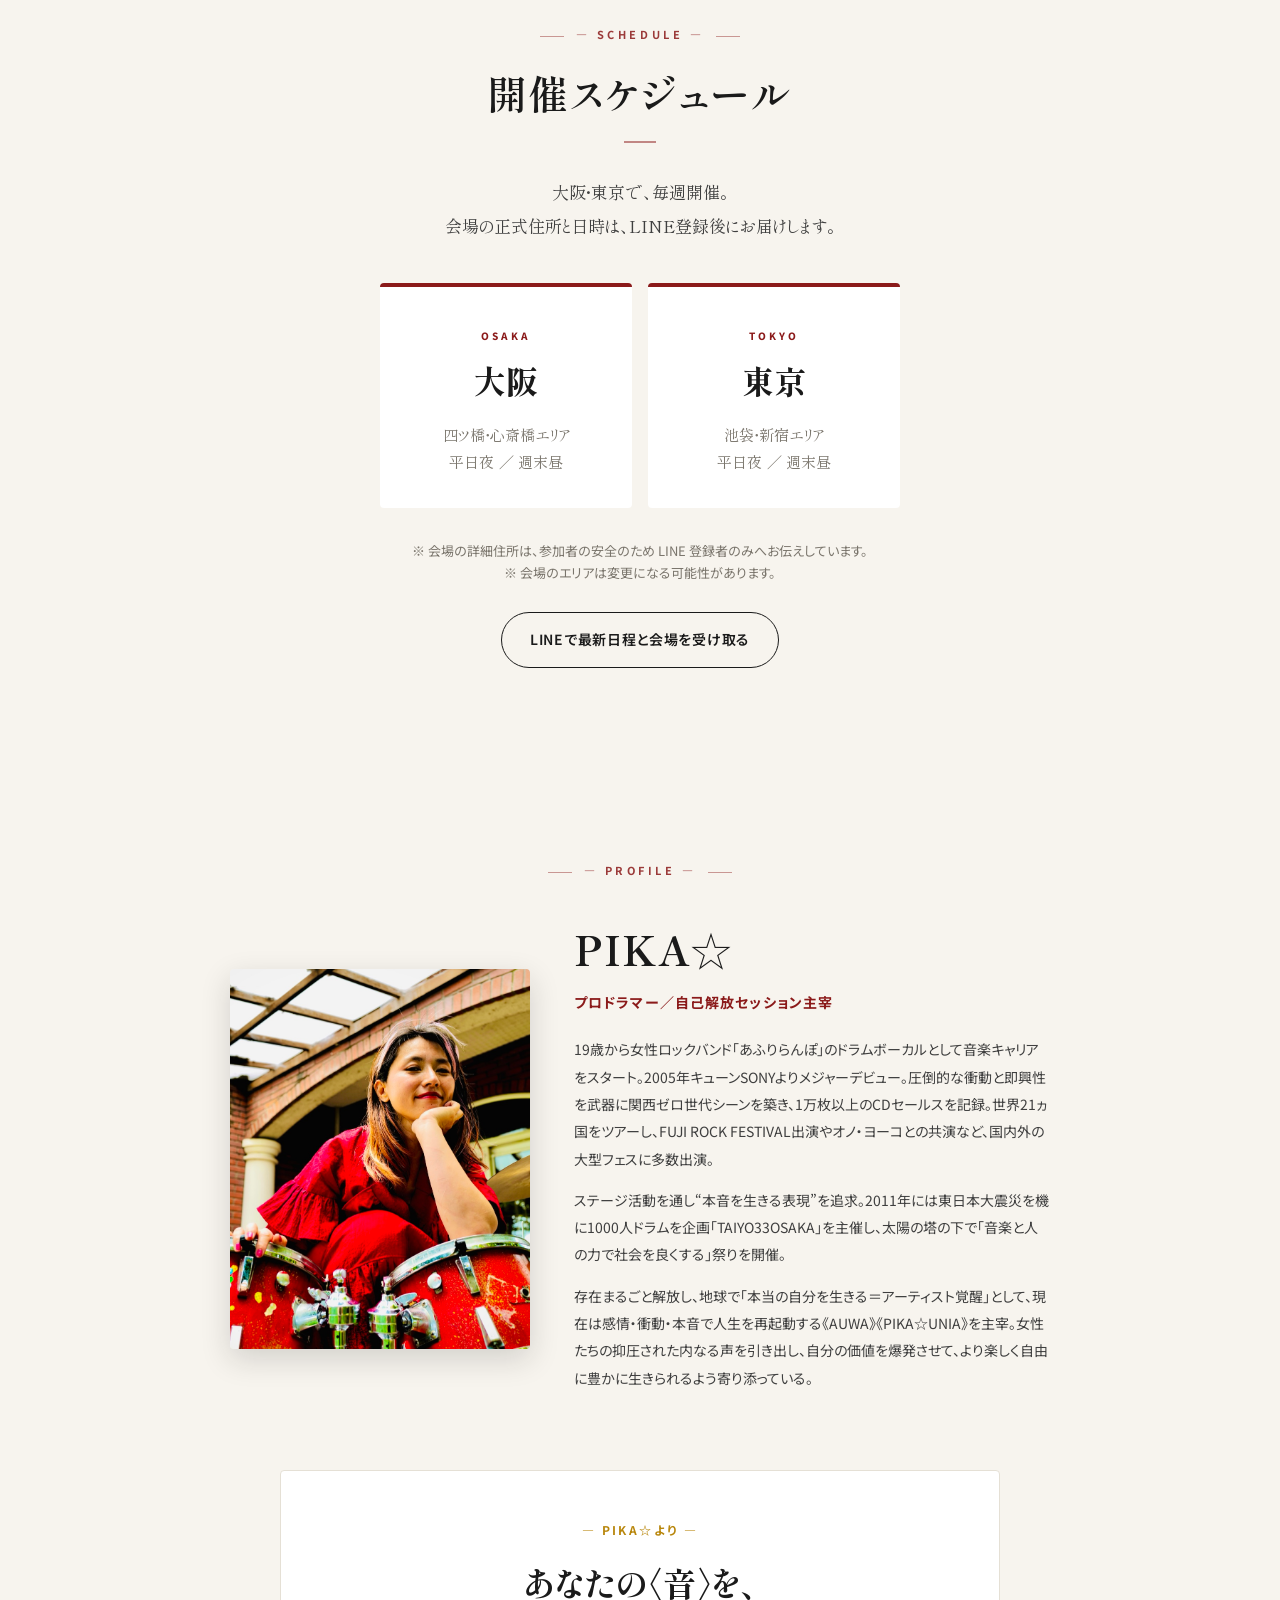
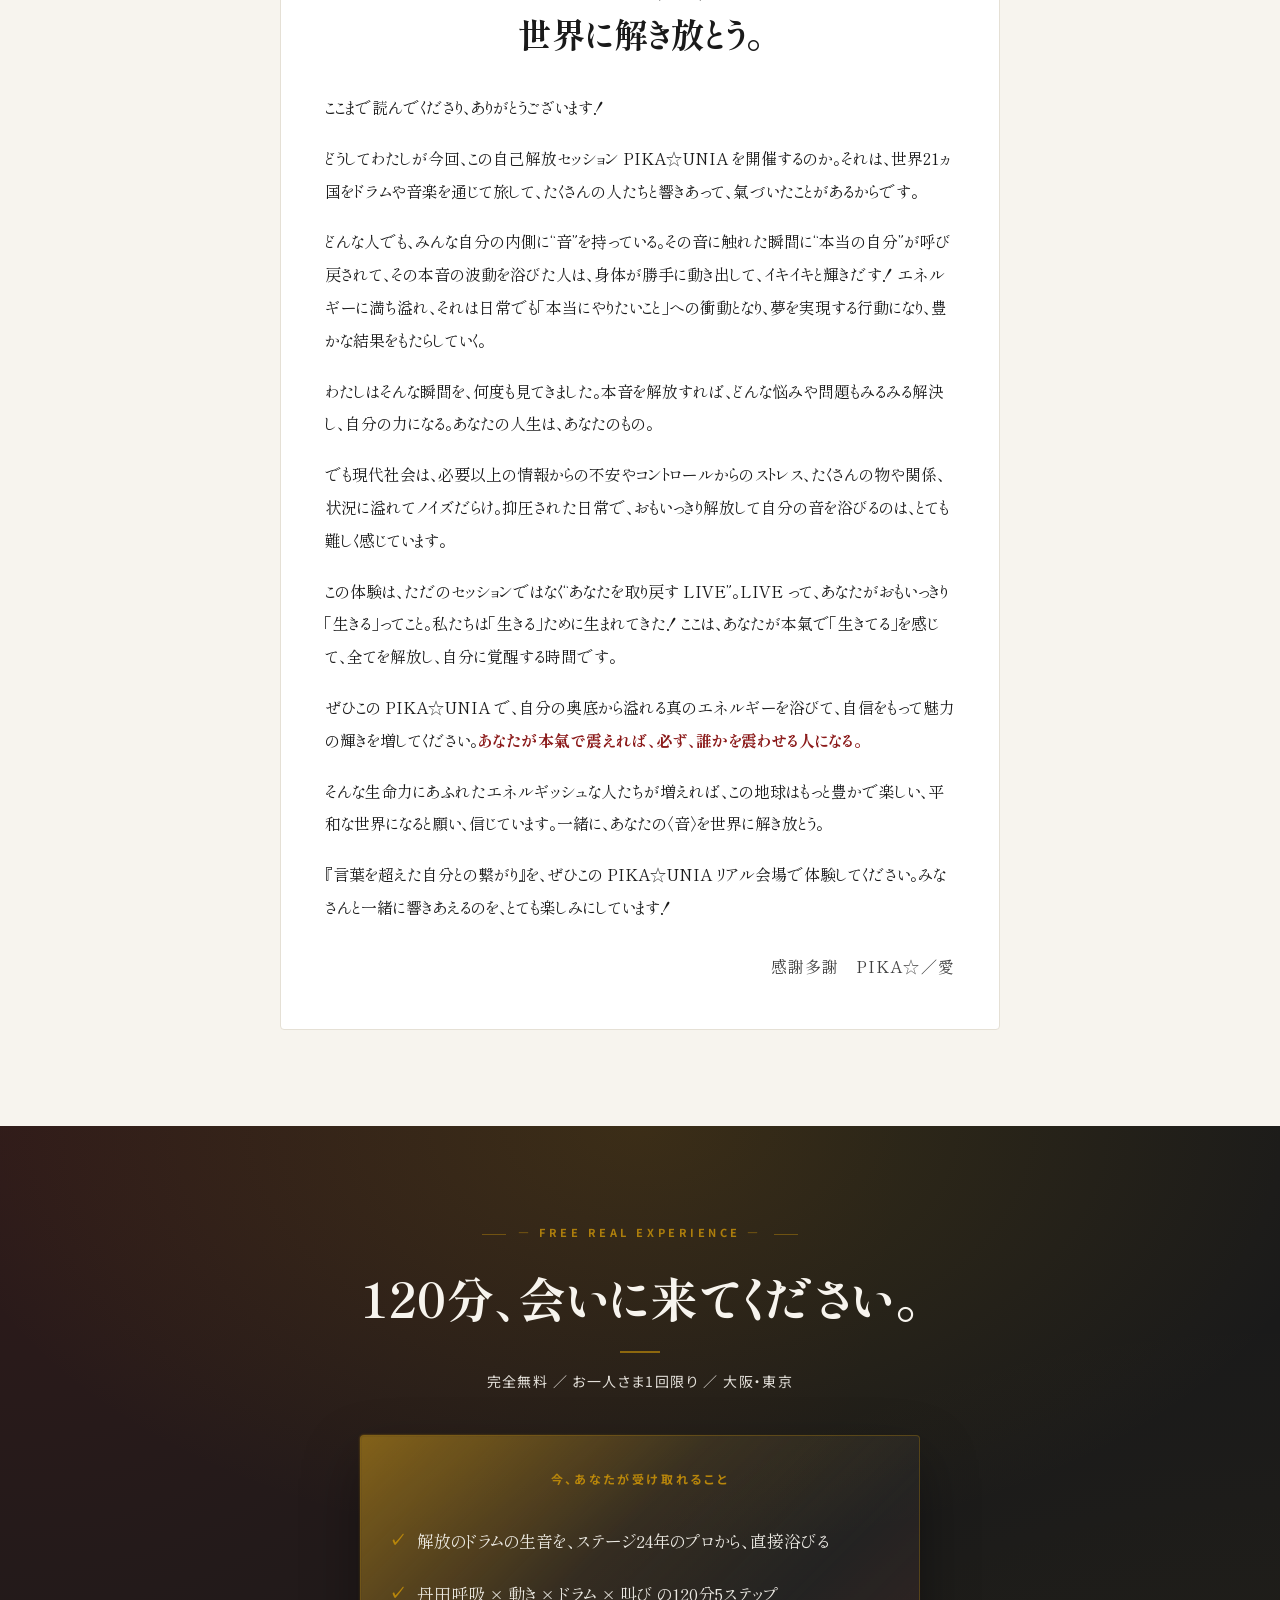
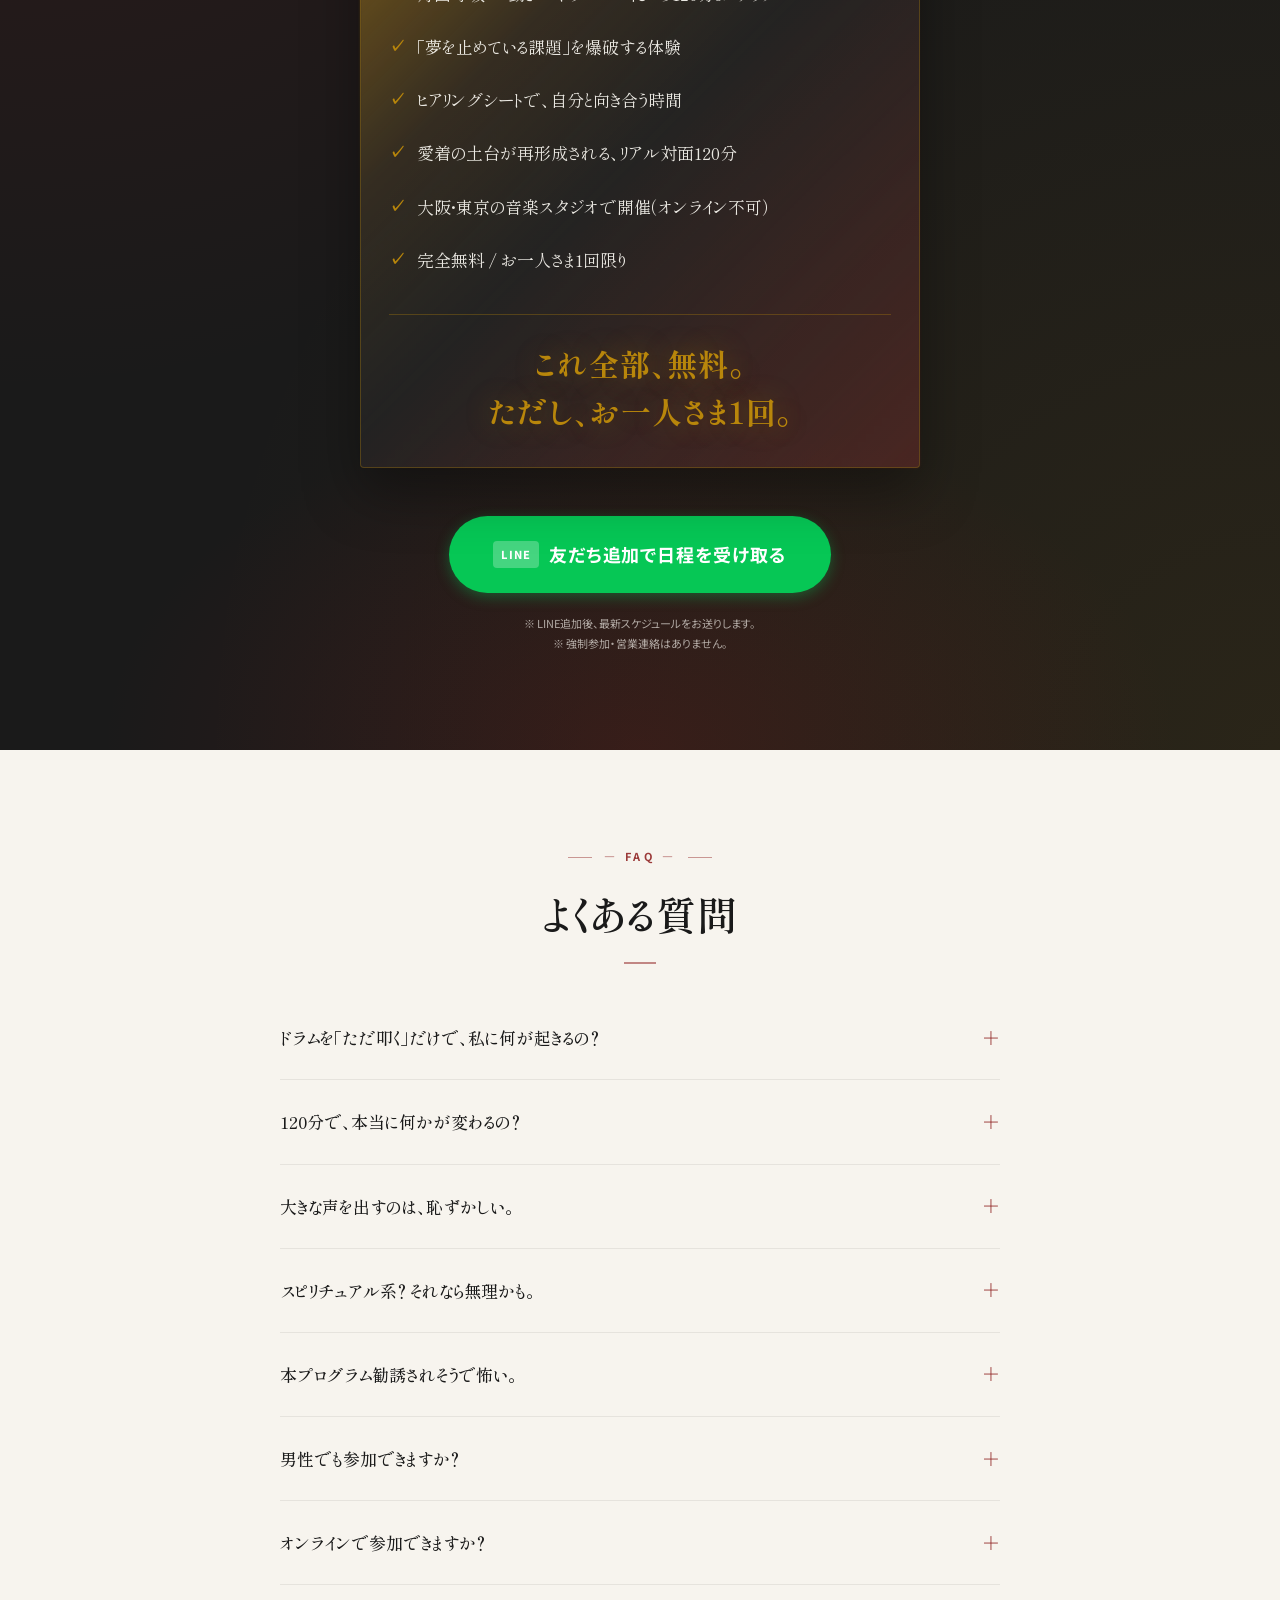
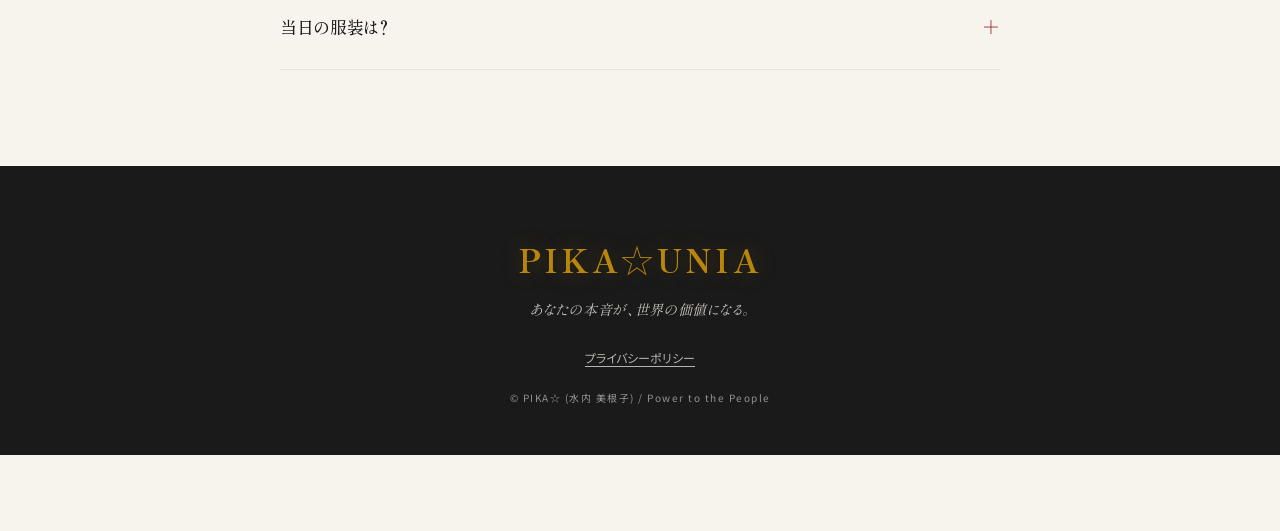
==== commit 849c0161: "fix(lp): ヒーローCTAを「解放の120分を見る ↓」へ(美根子指定)" ====
--- a/index.html
+++ b/index.html
@@ -71,7 +71,7 @@
     <p class="hero-sub-top fade-up" style="--delay:0s">PIKA☆UNIA ／ 解放のドラム 120分体験会</p>
     <h1 class="hero-headline fade-up" style="--delay:0.1s" data-variant="A">解放のドラムが、<br>あなたを変える。</h1>
     <p class="hero-sub fade-up" style="--delay:0.25s">人は、解放なしには生きていけない。<br>本音を叫ぶ120分。大阪・東京 — 完全無料リアル体験、受付中。</p>
-    <a href="#cta" class="cta-primary fade-up" style="--delay:0.4s" data-track="hero_cta">120分の中身を見る ↓</a>
+    <a href="#cta" class="cta-primary fade-up" style="--delay:0.4s" data-track="hero_cta">解放の120分を見る ↓</a>
     <div class="hero-anchor-stripe fade-up" style="--delay:0.55s">
       <span>大阪・東京</span>
       <span>120分</span>
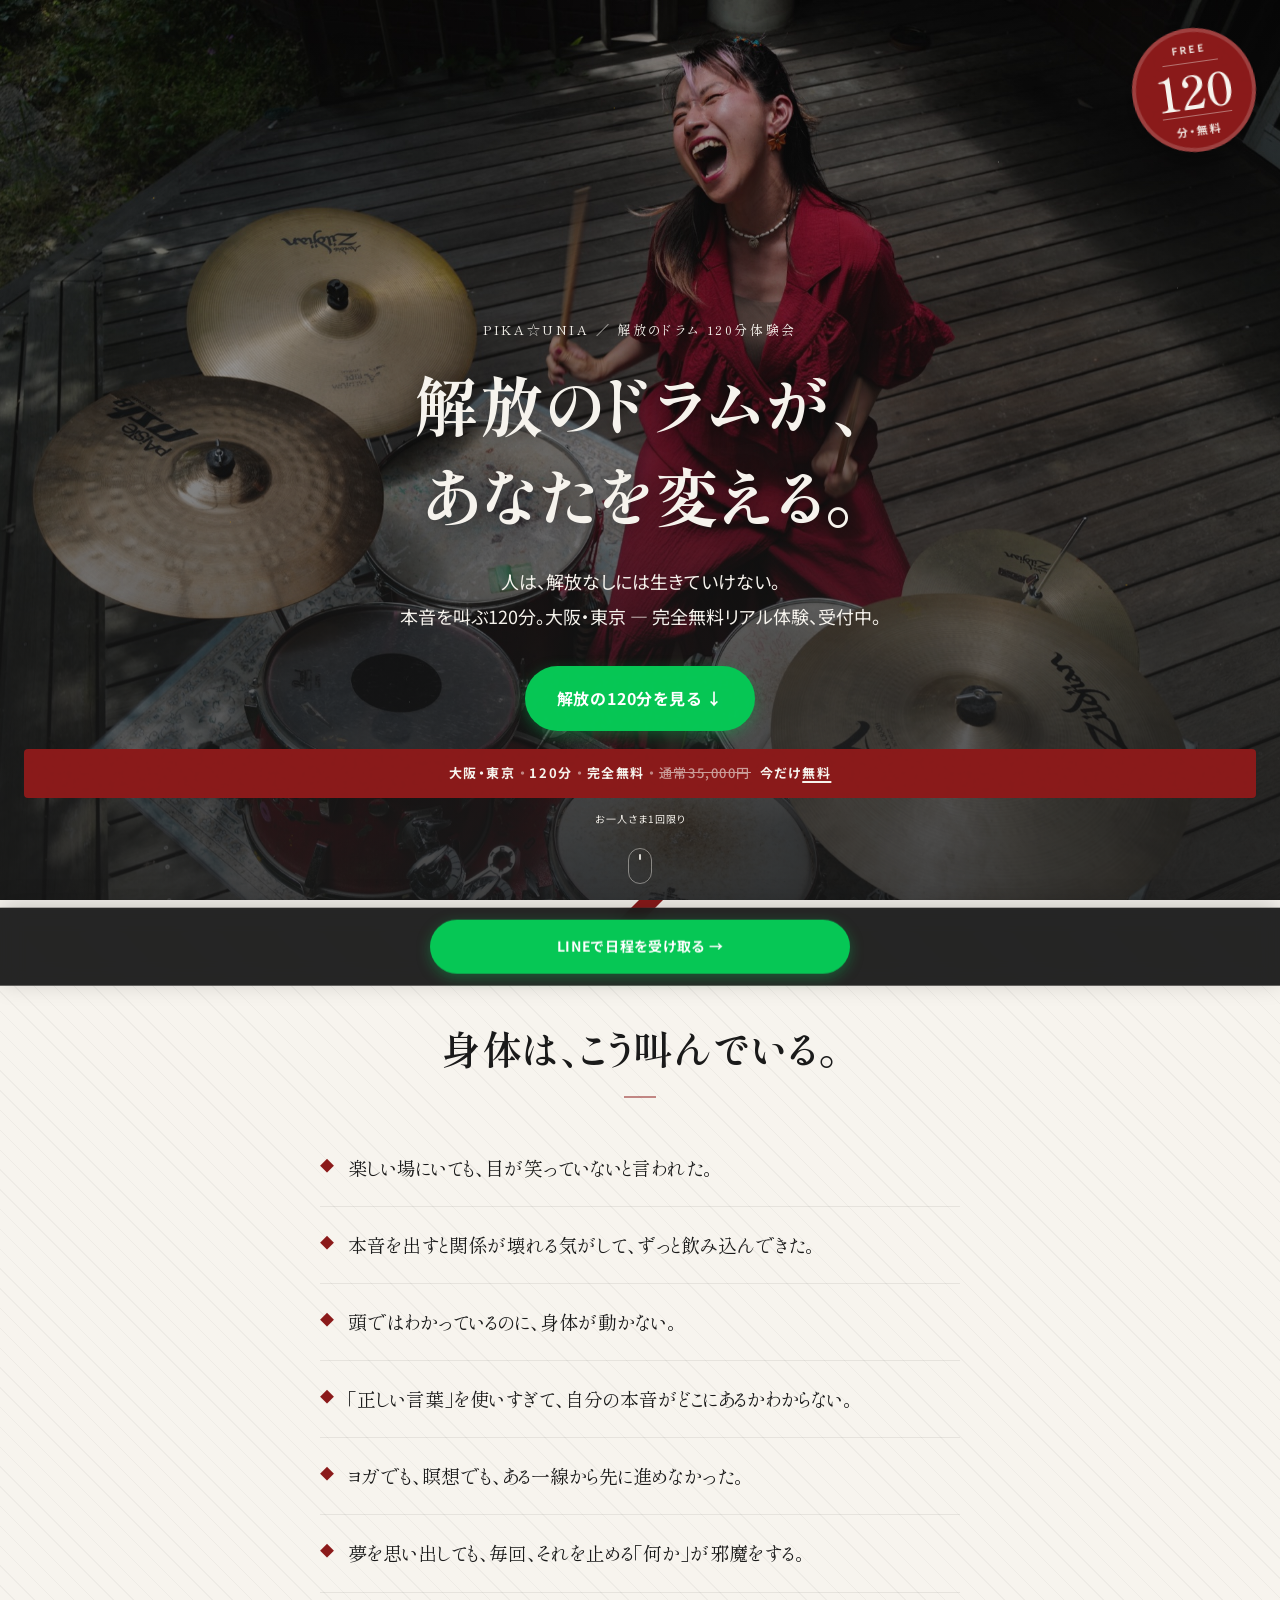
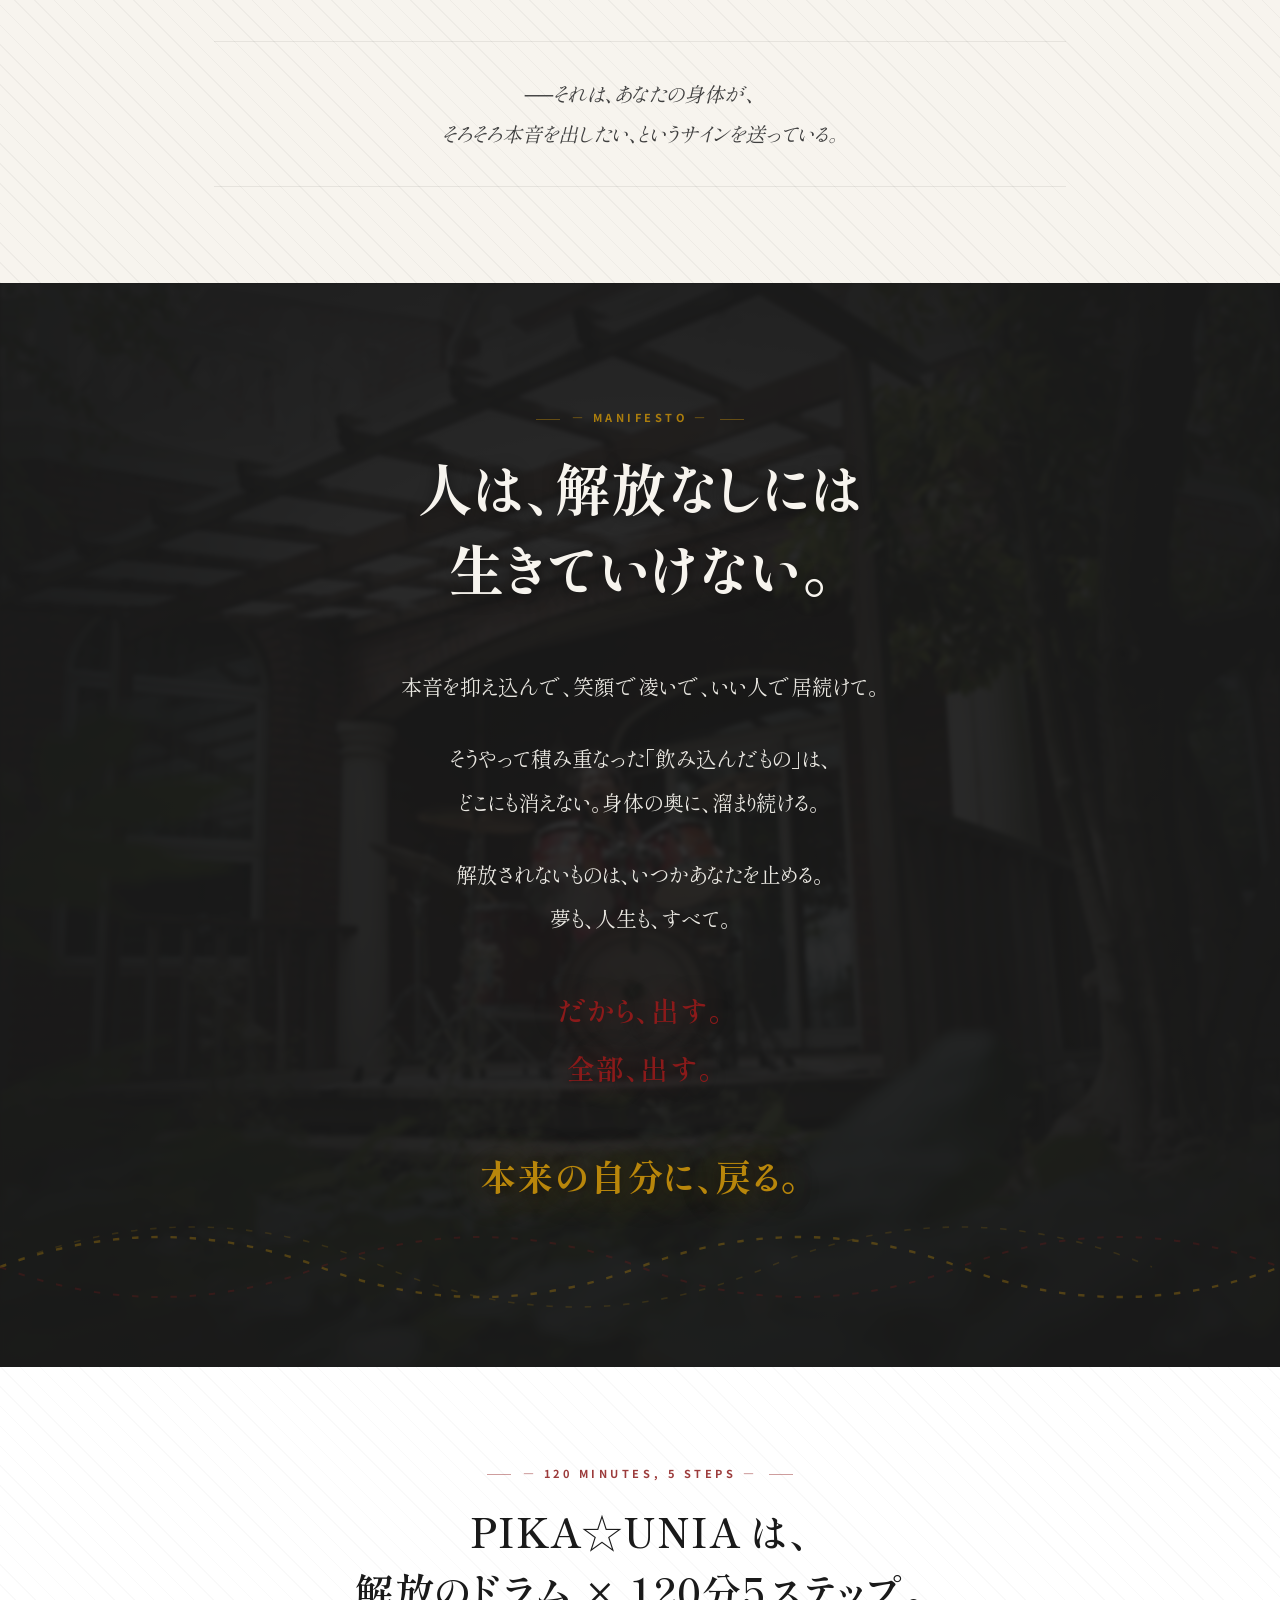
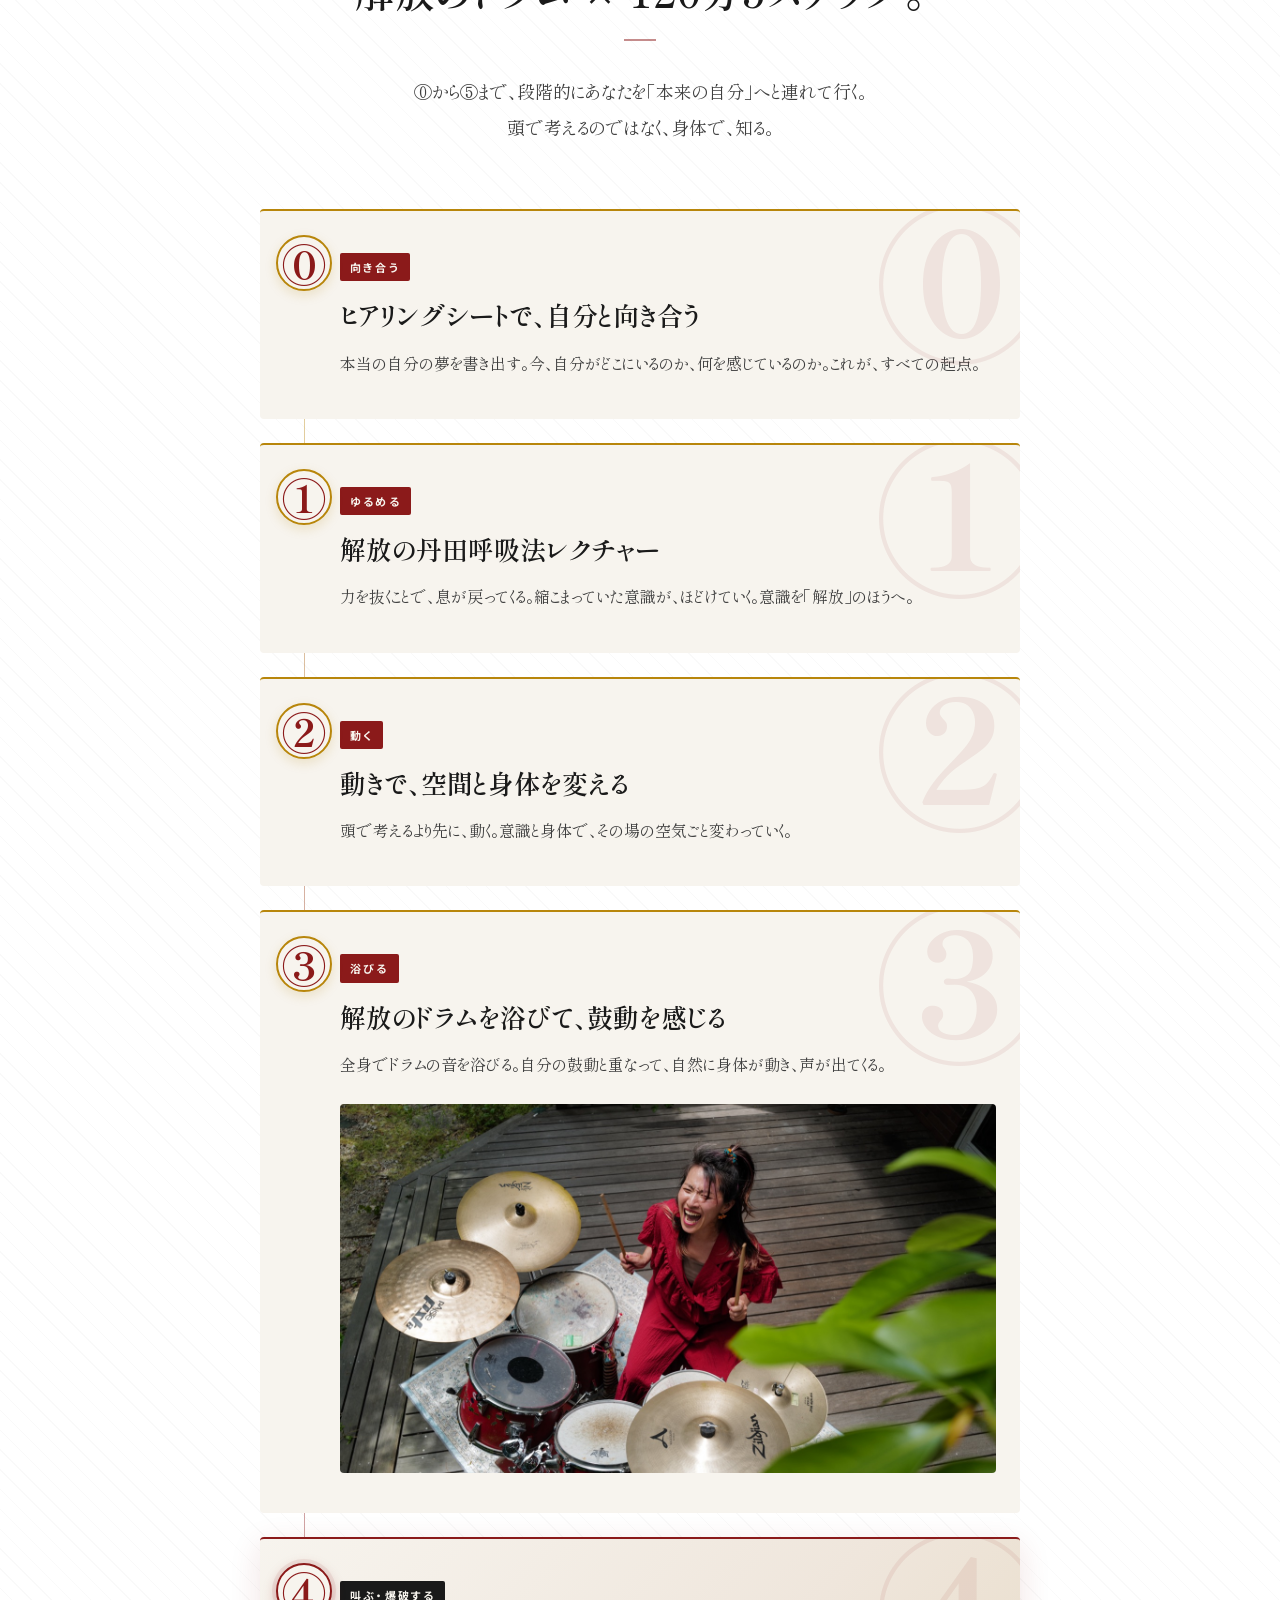
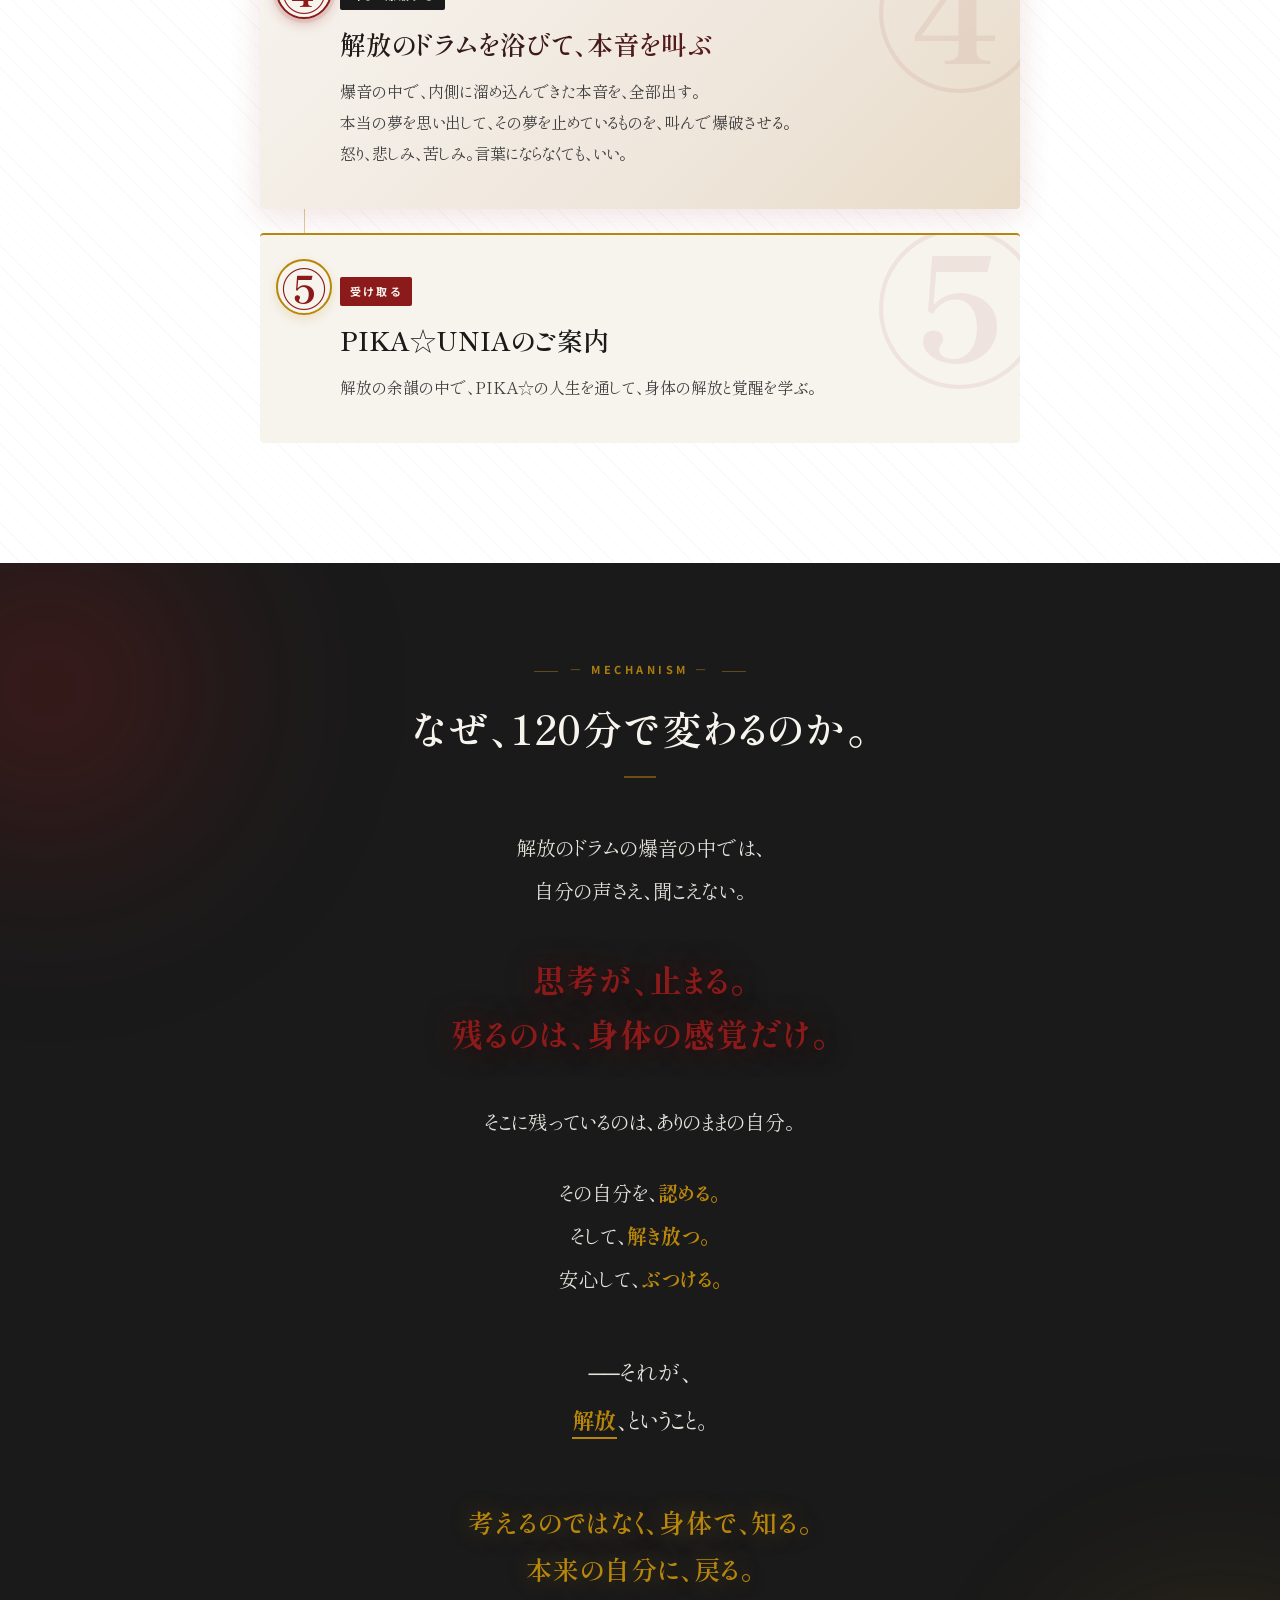
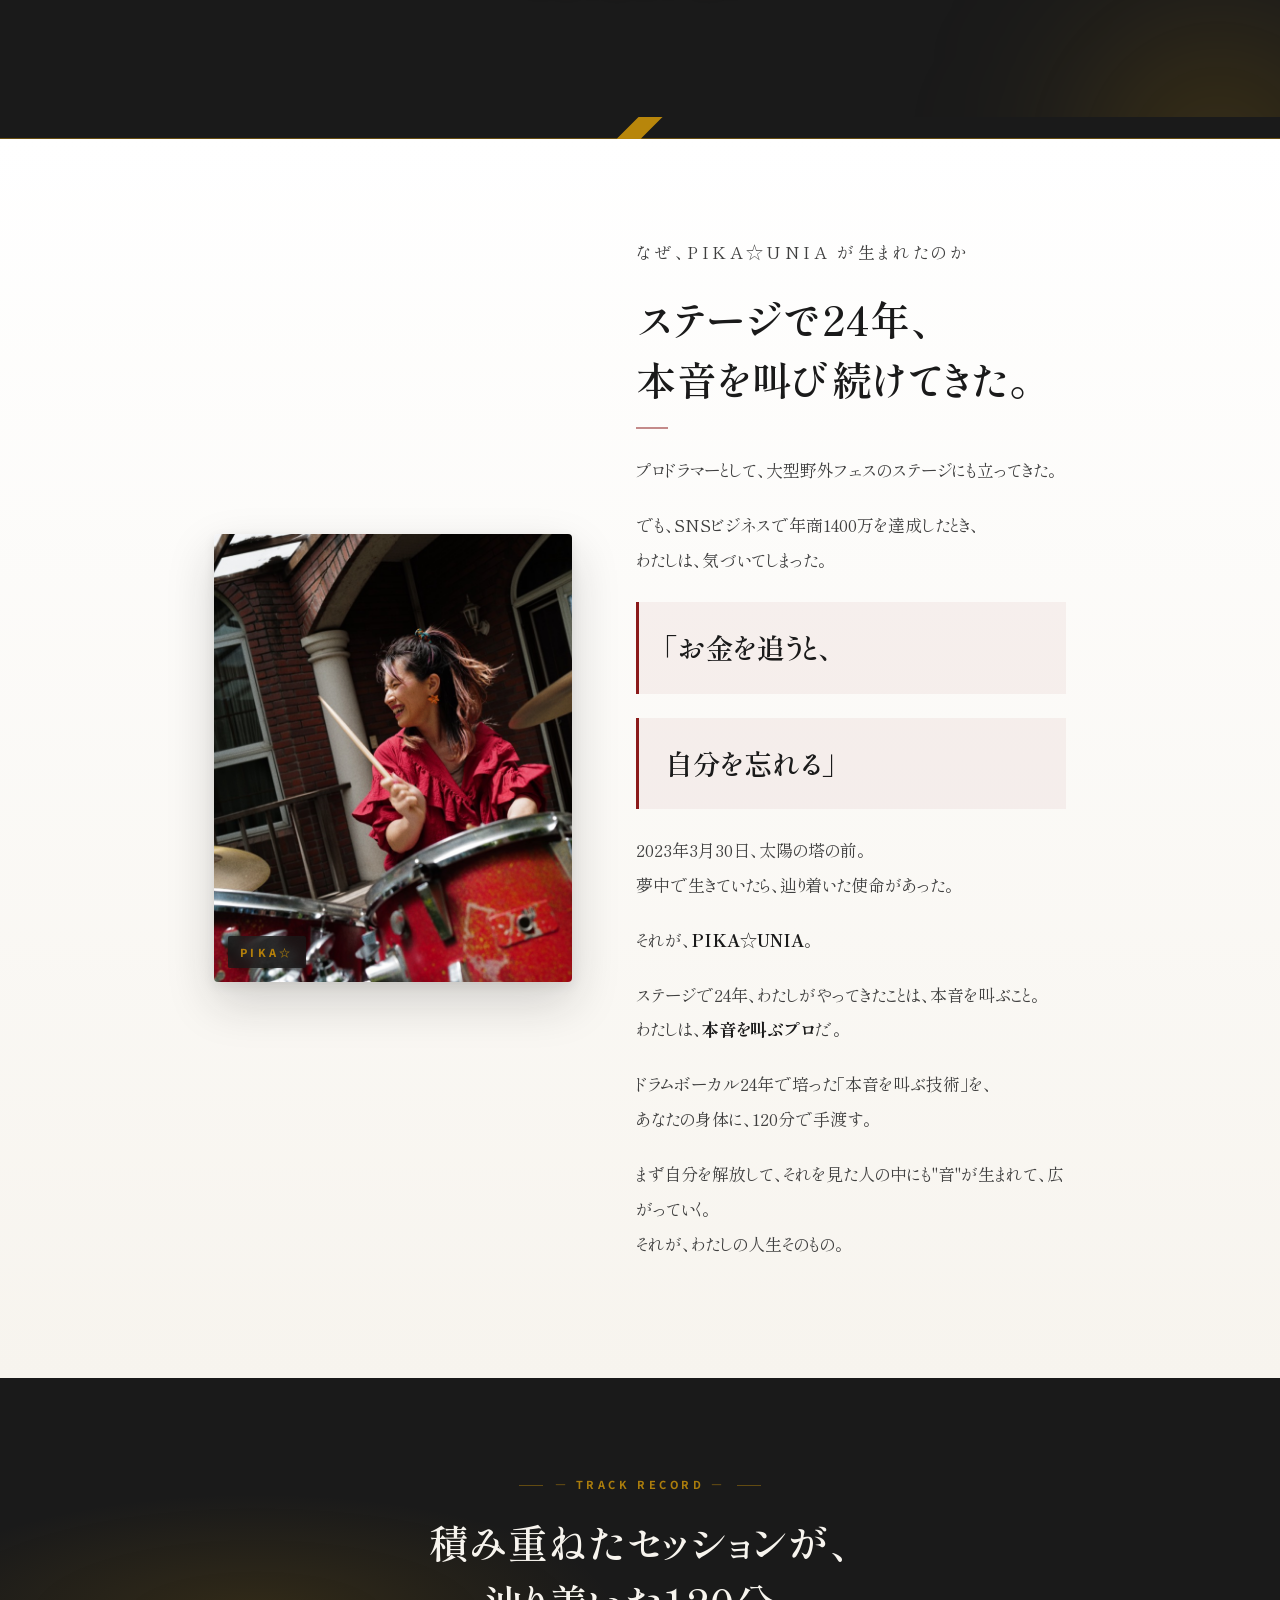
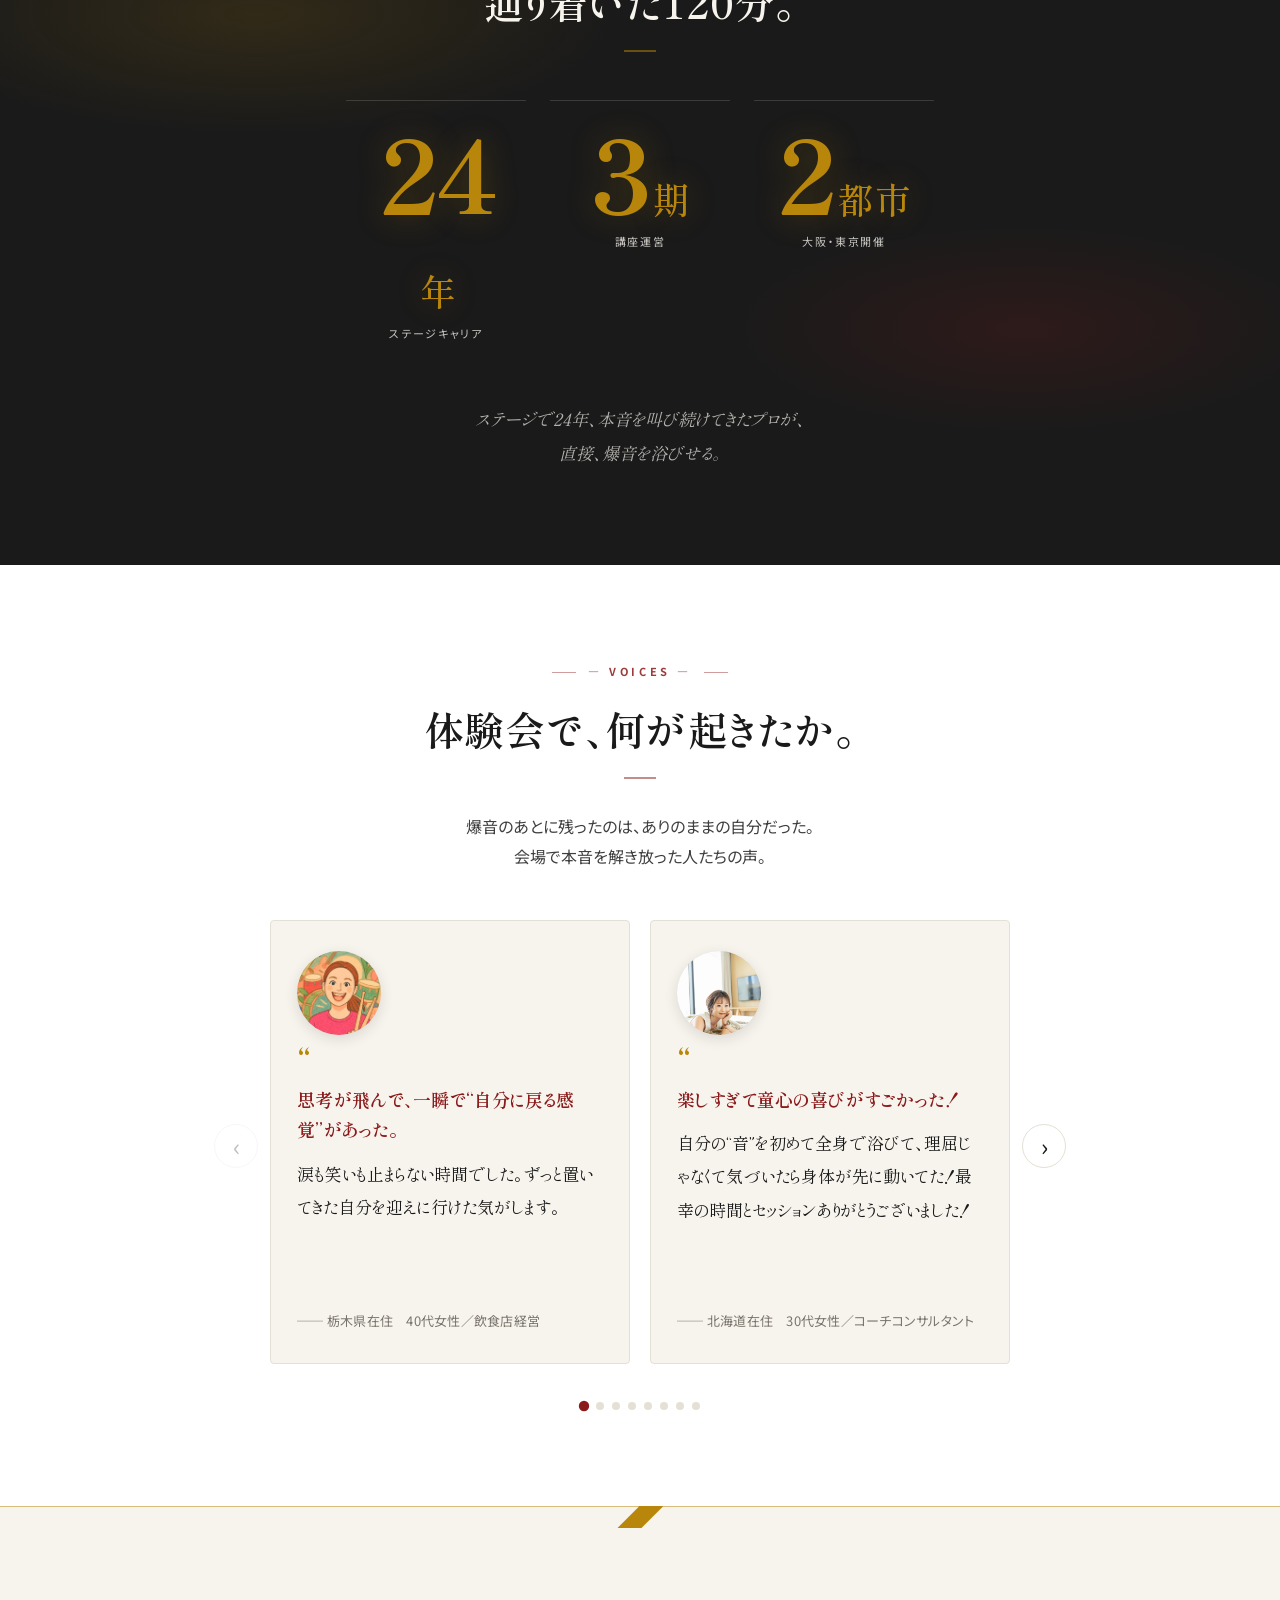
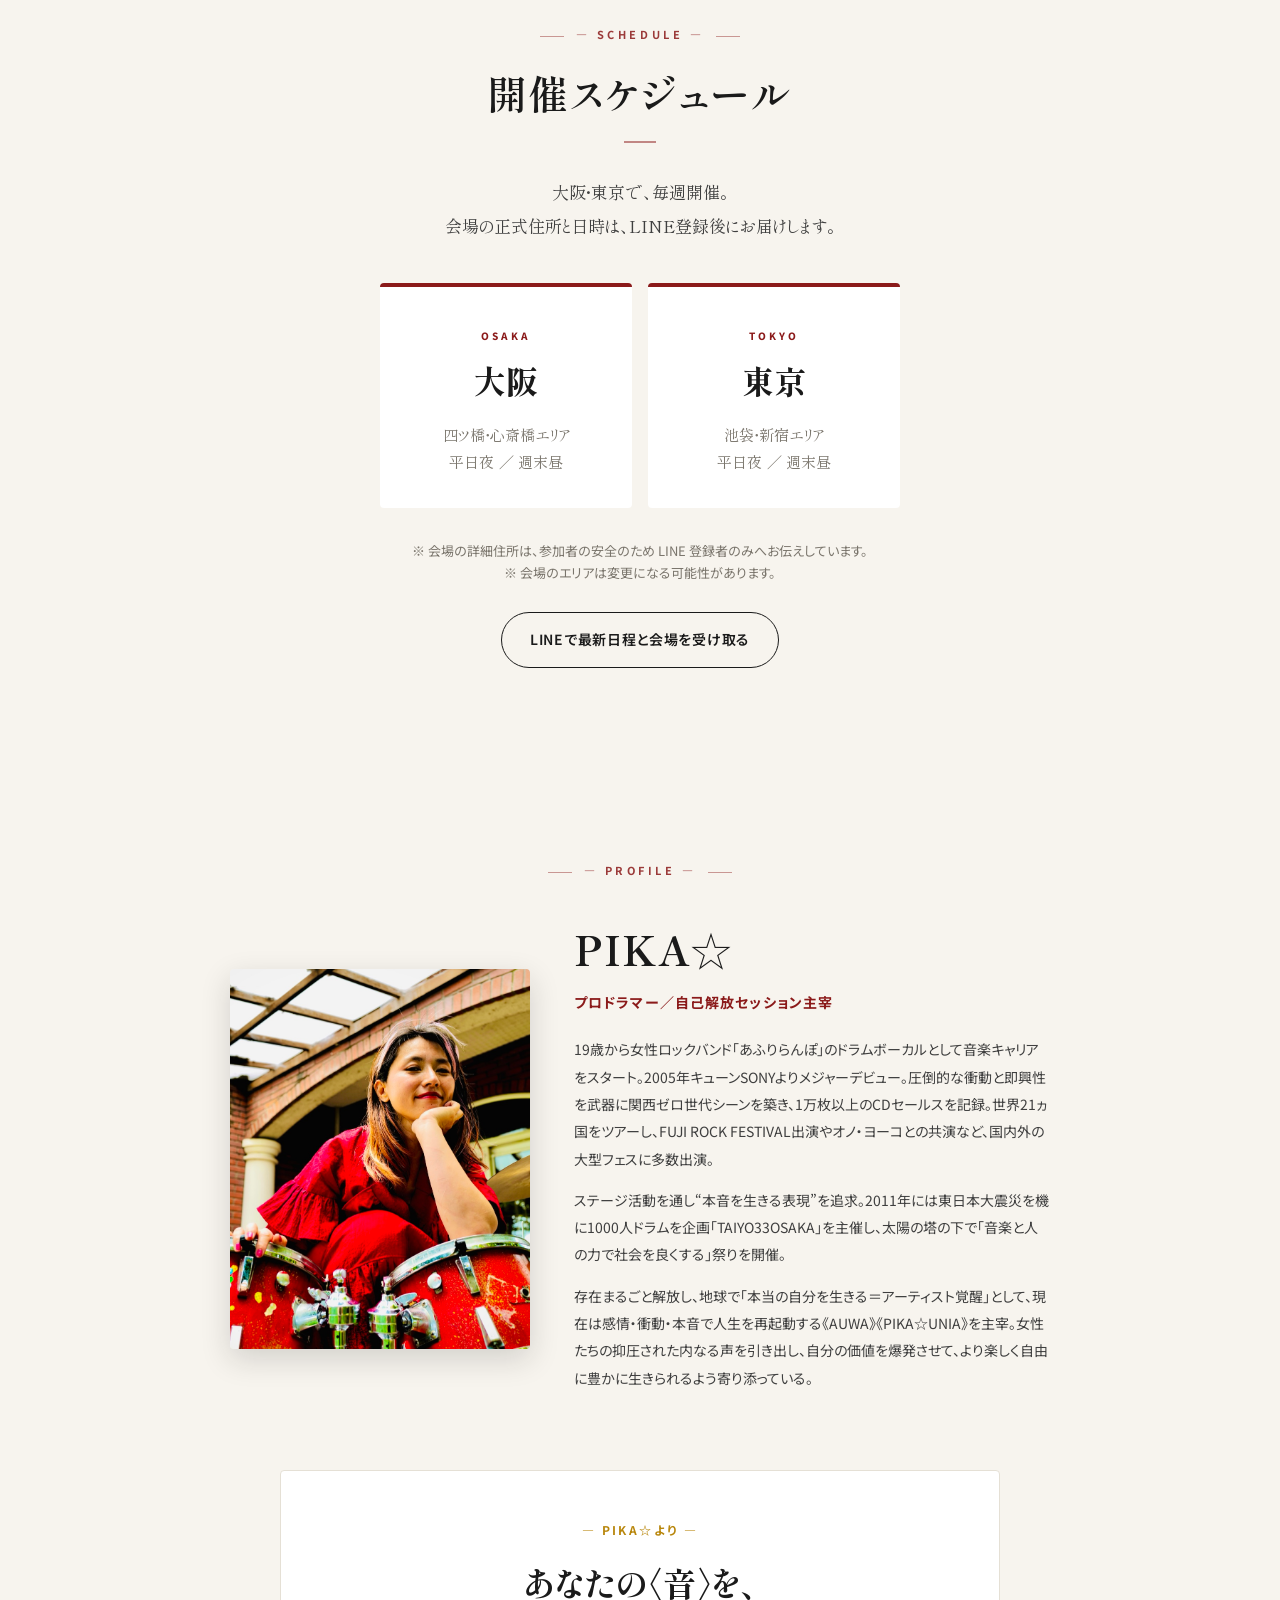
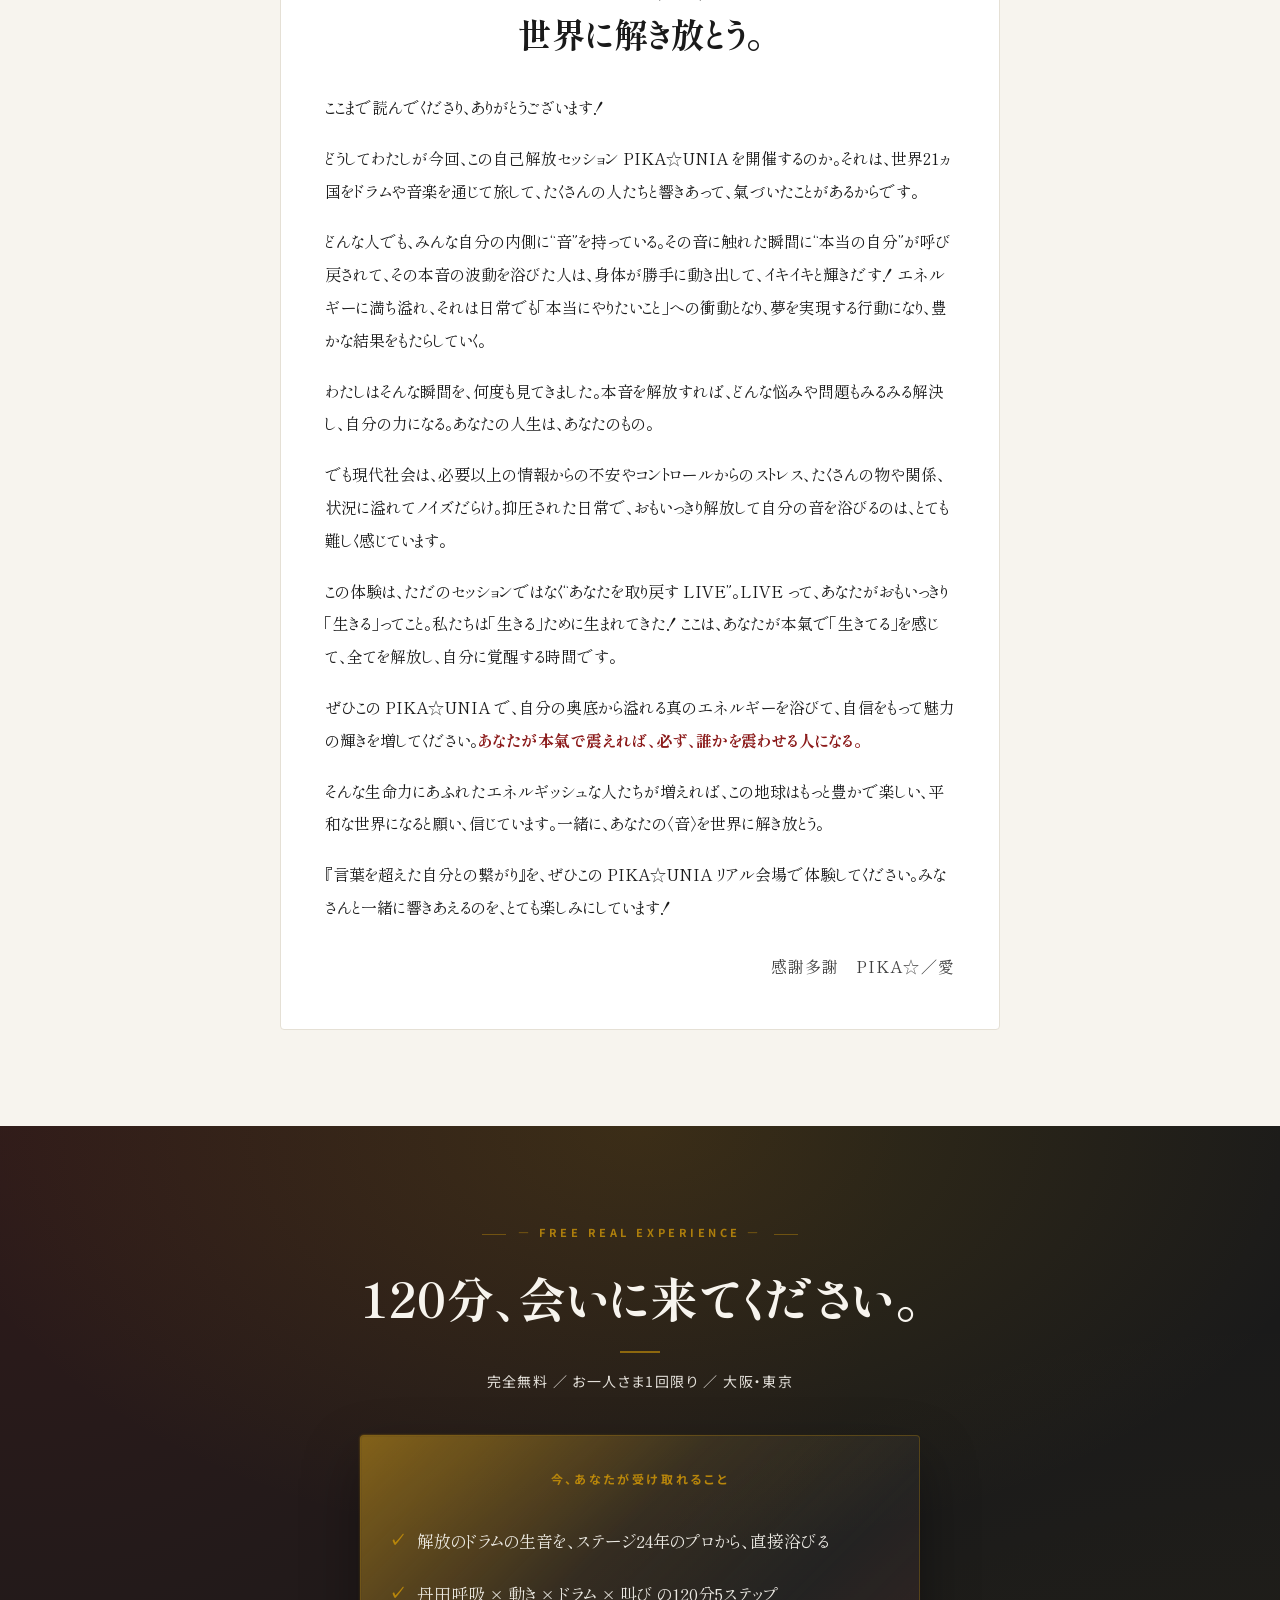
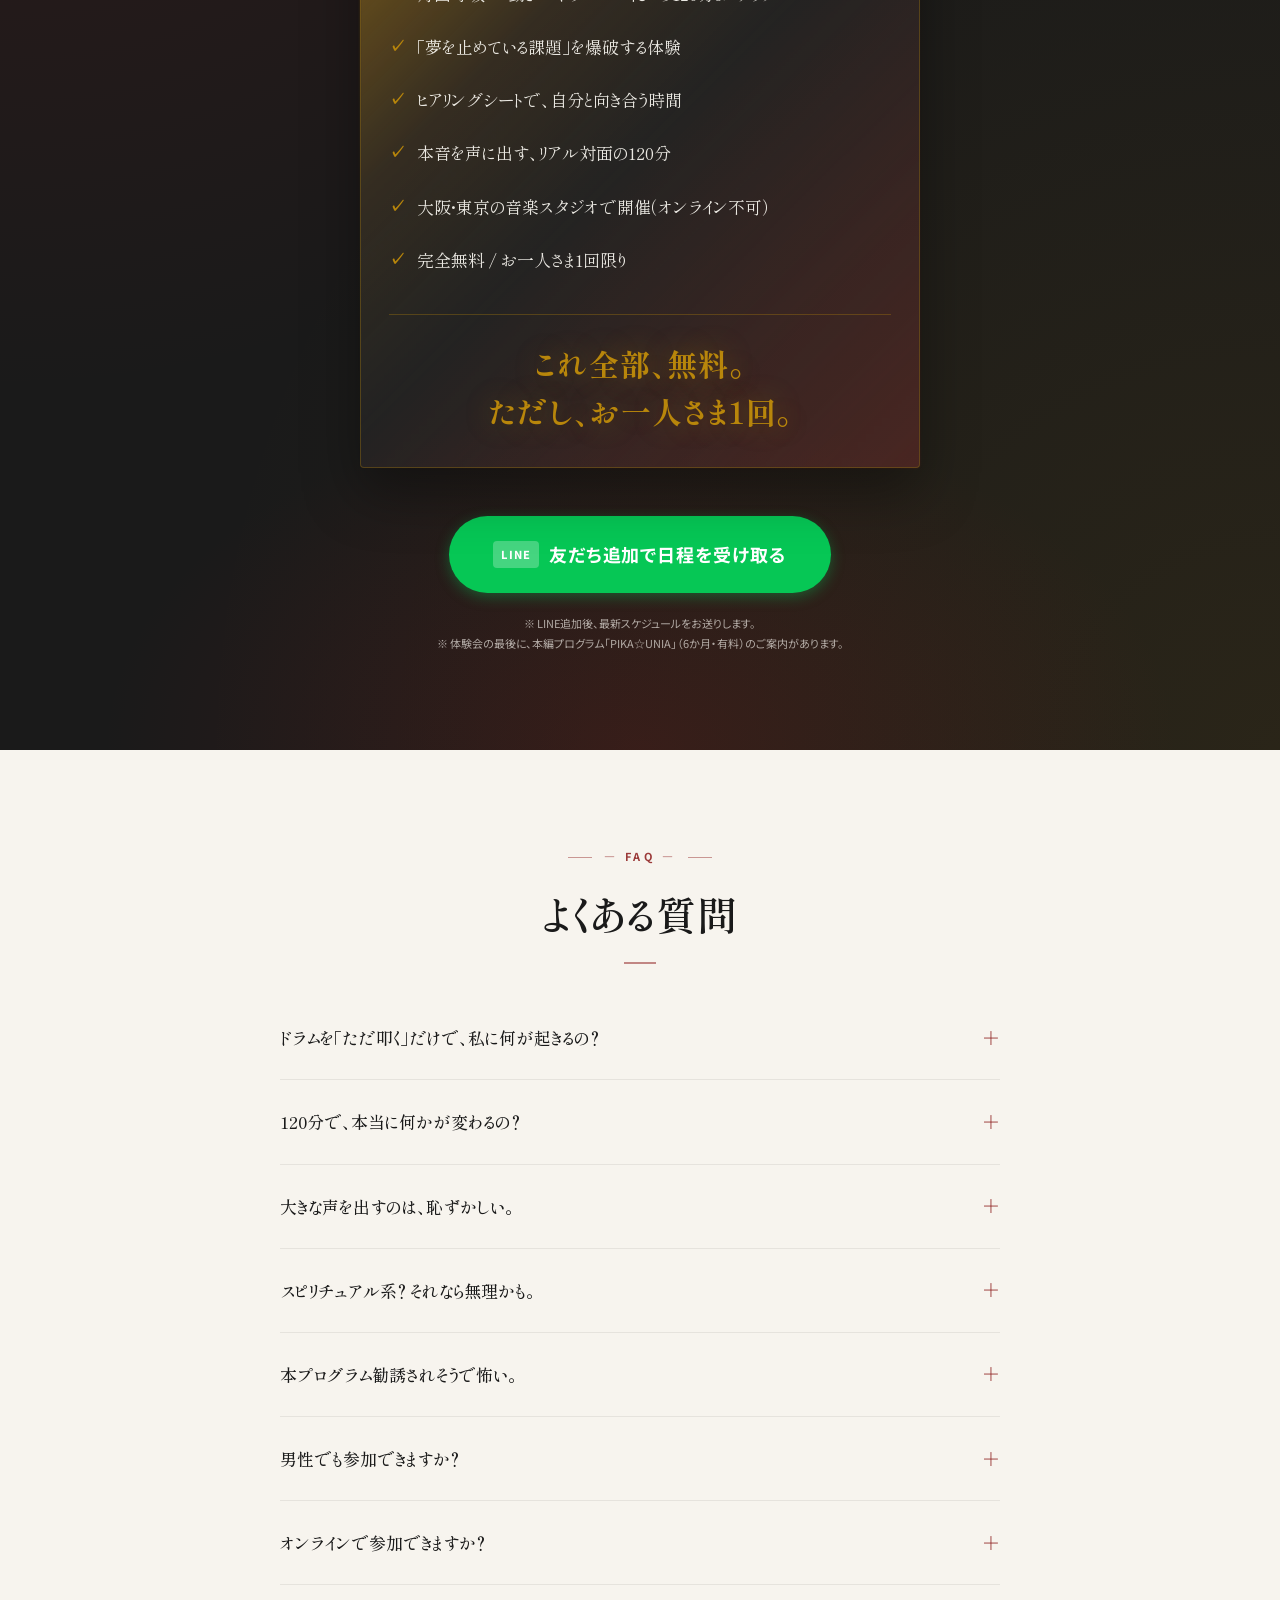
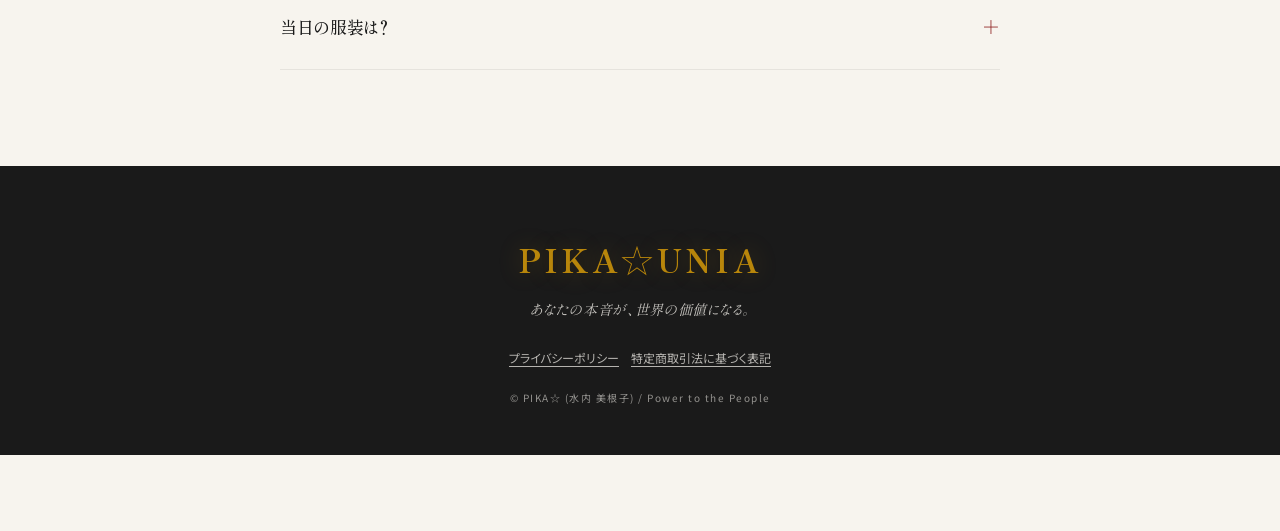
==== commit c9d77188: "fix(lp): 表現 8 か所を直し、フッターに特商法表記へのリンクを足す（D28） PIKA UNIA リポジトリ proposals/2026-10-07-ws5-legal-floor/03c" ====
--- a/index.html
+++ b/index.html
@@ -11,7 +11,7 @@
 <!-- OGP -->
 <meta property="og:type" content="website">
 <meta property="og:title" content="解放のドラムが、あなたを変える。｜PIKA☆UNIA 120分体験会">
-<meta property="og:description" content="120分5ステップで、愛着の土台が再形成される。本音を叫ぶプロ、PIKA☆による無料リアル体験。大阪・東京 — 受付中。">
+<meta property="og:description" content="解放のドラムを浴び、本音を叫ぶ120分。PIKA☆による無料リアル体験。大阪・東京 — 受付中。">
 <meta property="og:image" content="./assets/photos/og-hero.jpg">
 <meta property="og:image:width" content="1200">
 <meta property="og:image:height" content="630">
@@ -191,7 +191,7 @@
       <p class="mechanism-key">思考が、止まる。<br>残るのは、身体の感覚だけ。</p>
       <p>そこに残っているのは、ありのままの自分。</p>
       <p>その自分を、<strong>認める。</strong><br>そして、<strong>解き放つ。</strong><br>安心して、<strong>ぶつける。</strong></p>
-      <p class="mechanism-conclusion">──それが、<br><span class="mechanism-conclusion-key">愛着の土台が再形成される</span>、ということ。</p>
+      <p class="mechanism-conclusion">──それが、<br><span class="mechanism-conclusion-key">解放</span>、ということ。</p>
       <p class="mechanism-tagline">考えるのではなく、身体で、知る。<br>本来の自分に、戻る。</p>
     </div>
   </div>
@@ -239,7 +239,7 @@
 
 <!-- ============ VOICE（体験会参加者の声 — スライダー） ============
      カードは script.js の VOICES 配列から動的描画（MR-11: データ駆動）。
-     ⚠️ 実在の声のみ掲載。捏造は禁止。現在はUI確認用サンプル（placeholder）。 -->
+     ⚠️ 実在の声のみ掲載。捏造は禁止。2026-07-24 から実証言8件を掲載中。載せるのは掲載許可の記録がある声だけ（WS5 論点表 B6）。 -->
 <section class="voice fade-in" id="voice" data-section="voice" data-state="sample">
   <div class="container">
     <p class="section-eyebrow">— Voices —</p>
@@ -332,7 +332,7 @@
         <li>丹田呼吸 × 動き × ドラム × 叫び の120分5ステップ</li>
         <li>「夢を止めている課題」を爆破する体験</li>
         <li>ヒアリングシートで、自分と向き合う時間</li>
-        <li>愛着の土台が再形成される、リアル対面120分</li>
+        <li>本音を声に出す、リアル対面の120分</li>
         <li>大阪・東京の音楽スタジオで開催（オンライン不可）</li>
         <li>完全無料 / お一人さま1回限り</li>
       </ul>
@@ -343,7 +343,7 @@
       <span class="line-logo" aria-hidden="true">LINE</span>
       友だち追加で日程を受け取る
     </a>
-    <p class="cta-note">※ LINE追加後、最新スケジュールをお送りします。<br>※ 強制参加・営業連絡はありません。</p>
+    <p class="cta-note">※ LINE追加後、最新スケジュールをお送りします。<br>※ 体験会の最後に、本編プログラム「PIKA☆UNIA」（6か月・有料）のご案内があります。</p>
   </div>
 </section>
 
@@ -353,10 +353,10 @@
     <p class="section-eyebrow">— FAQ —</p>
     <h2 class="section-heading">よくある質問</h2>
     <details><summary>ドラムを「ただ叩く」だけで、私に何が起きるの？</summary><p>解放のドラムは「叩く音」ではない。爆音の中で思考が止まり、身体感覚だけが残る120分の構造。その状態でしか触れられない「本来の自分」がある。</p></details>
-    <details><summary>120分で、本当に何かが変わるの？</summary><p>「劇的に変わる」とは約束しません。ただ、ヨガでも瞑想でも届かなかった「奥」に、ドラムの爆音だけが届く瞬間がある。これまで重ねてきたセッションで、ほぼ全員が体感している。</p></details>
+    <details><summary>120分で、本当に何かが変わるの？</summary><p>「劇的に変わる」とは約束しません。ただ、ヨガでも瞑想でも届かなかった「奥」に、ドラムの爆音だけが届く瞬間がある。これまで重ねてきたセッションで、その瞬間を何度も見てきた。</p></details>
     <details><summary>大きな声を出すのは、恥ずかしい。</summary><p>出さなくて、いい。爆音の中では、自分の声さえ聞こえない。叫ぶことが目的ではなく、思考が止まることが目的。</p></details>
     <details><summary>スピリチュアル系？ それなら無理かも。</summary><p>スピリチュアル用語は使いません。PIKA☆は24年のプロドラマー。身体性とドラムだけで構築されたメソッド。宗教でも瞑想でも、エネルギーワークでもない。</p></details>
-    <details><summary>本プログラム勧誘されそうで怖い。</summary><p>120分の最後にPIKA☆UNIA本プログラムのご案内はあります。ただし、強制ではありません。体験会そのものに価値があるように設計しています。</p></details>
+    <details><summary>本プログラム勧誘されそうで怖い。</summary><p>120分の最後に、本編プログラム「PIKA☆UNIA」（6か月・有料）のご案内があります。体験会そのものに価値があるように設計しています。</p></details>
     <details><summary>男性でも参加できますか？</summary><p>基本的に女性参加者中心です。男性の参加可否は、LINE登録後に個別にご案内します。</p></details>
     <details><summary>オンラインで参加できますか？</summary><p>できません。解放のドラム生音体験は、デジタルでは絶対に再現できない核です。対面のみで開催しています。</p></details>
     <details><summary>当日の服装は？</summary><p>動きやすい服装、スニーカー推奨。お水をご持参ください。</p></details>
@@ -368,7 +368,7 @@
   <div class="container">
     <p class="brand-mark">PIKA☆UNIA</p>
     <p class="tagline">あなたの本音が、世界の価値になる。</p>
-    <p class="footer-links"><a href="./privacy.html">プライバシーポリシー</a></p>
+    <p class="footer-links"><a href="./privacy.html">プライバシーポリシー</a>　<a href="./tokushoho.html">特定商取引法に基づく表記</a></p>
     <p class="copyright">© PIKA☆ (水内 美根子) / Power to the People</p>
   </div>
 </footer>
@@ -381,6 +381,6 @@
 <!-- ?v= はキャッシュ破棄用。script.js は Cloudflare Pages が max-age=14400(4時間)
      を付けて配信するため、これが無いと HTML だけ新しく JS が4時間古いままになる。
      script.js を変更したら必ず ?v= の日付も上げること。 -->
-<script src="./script.js?v=20260828b" defer></script>
+<script src="./script.js?v=20261013" defer></script>
 </body>
 </html>
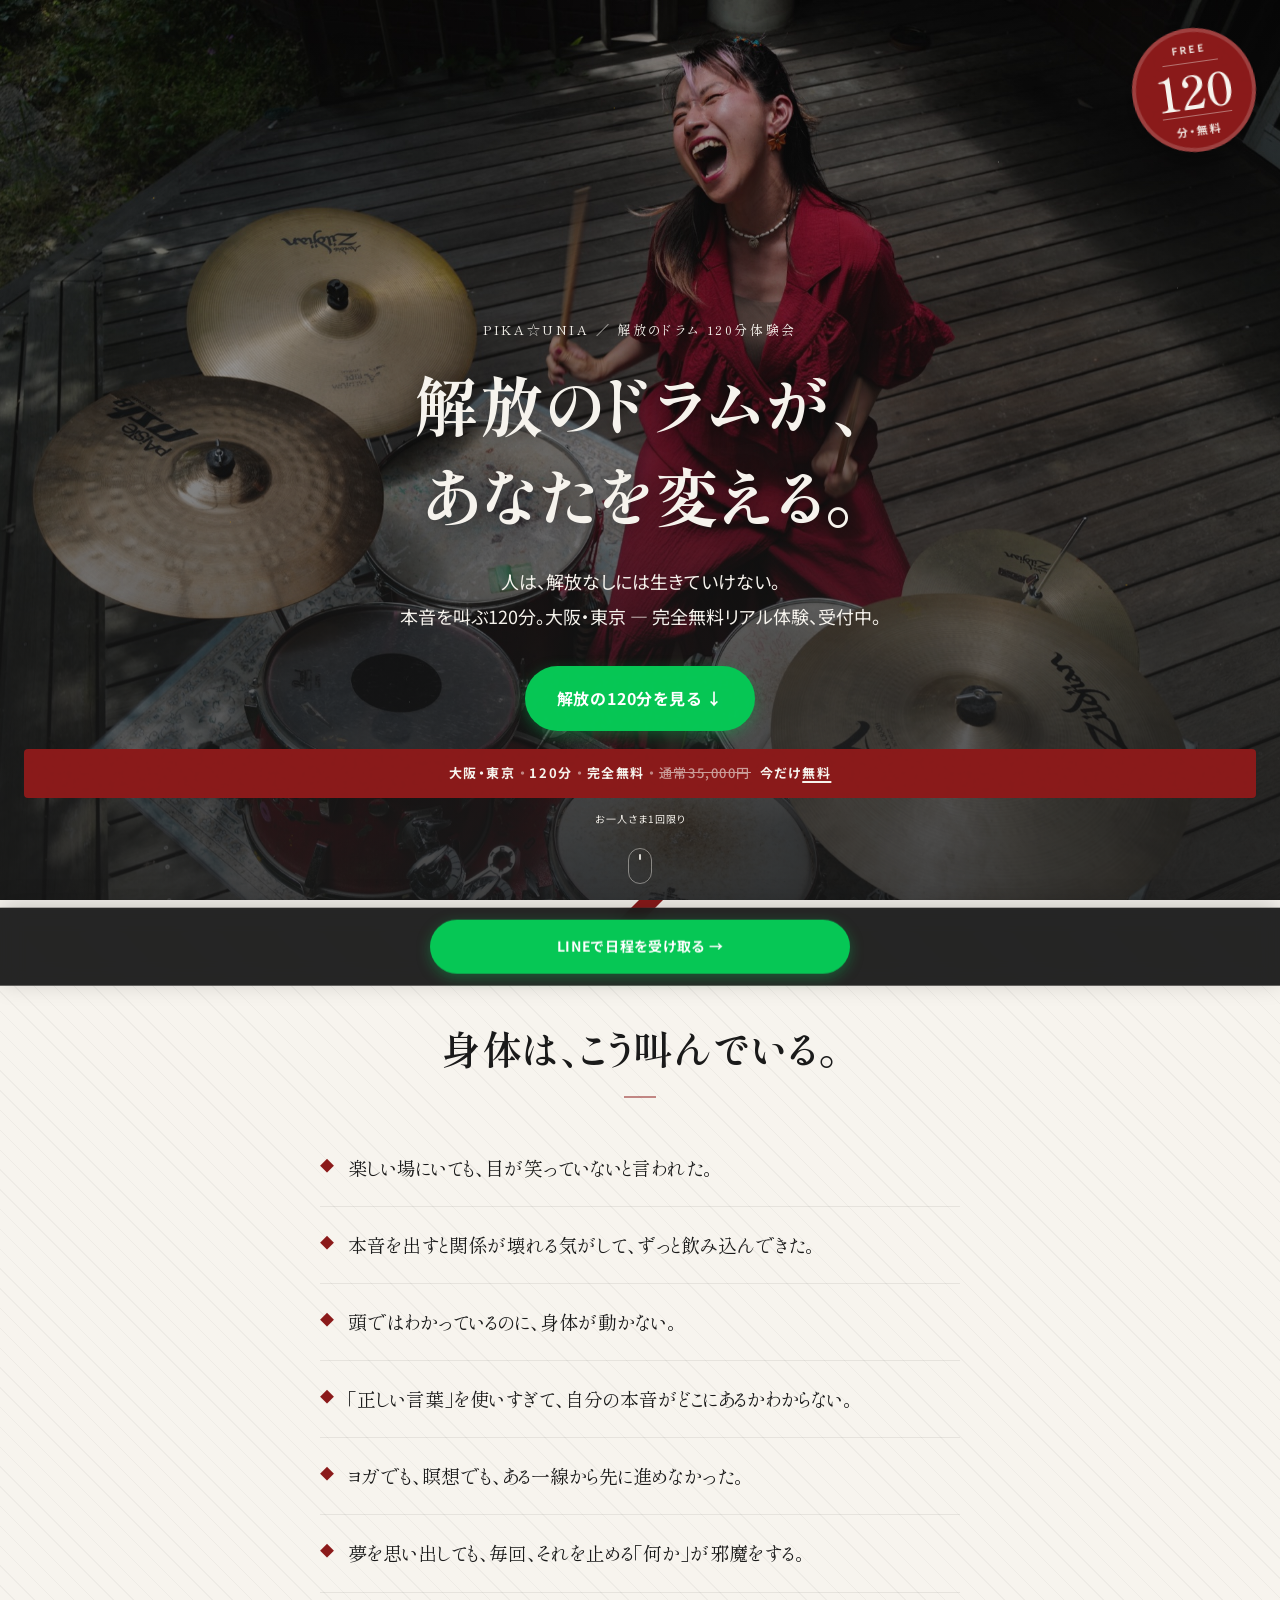
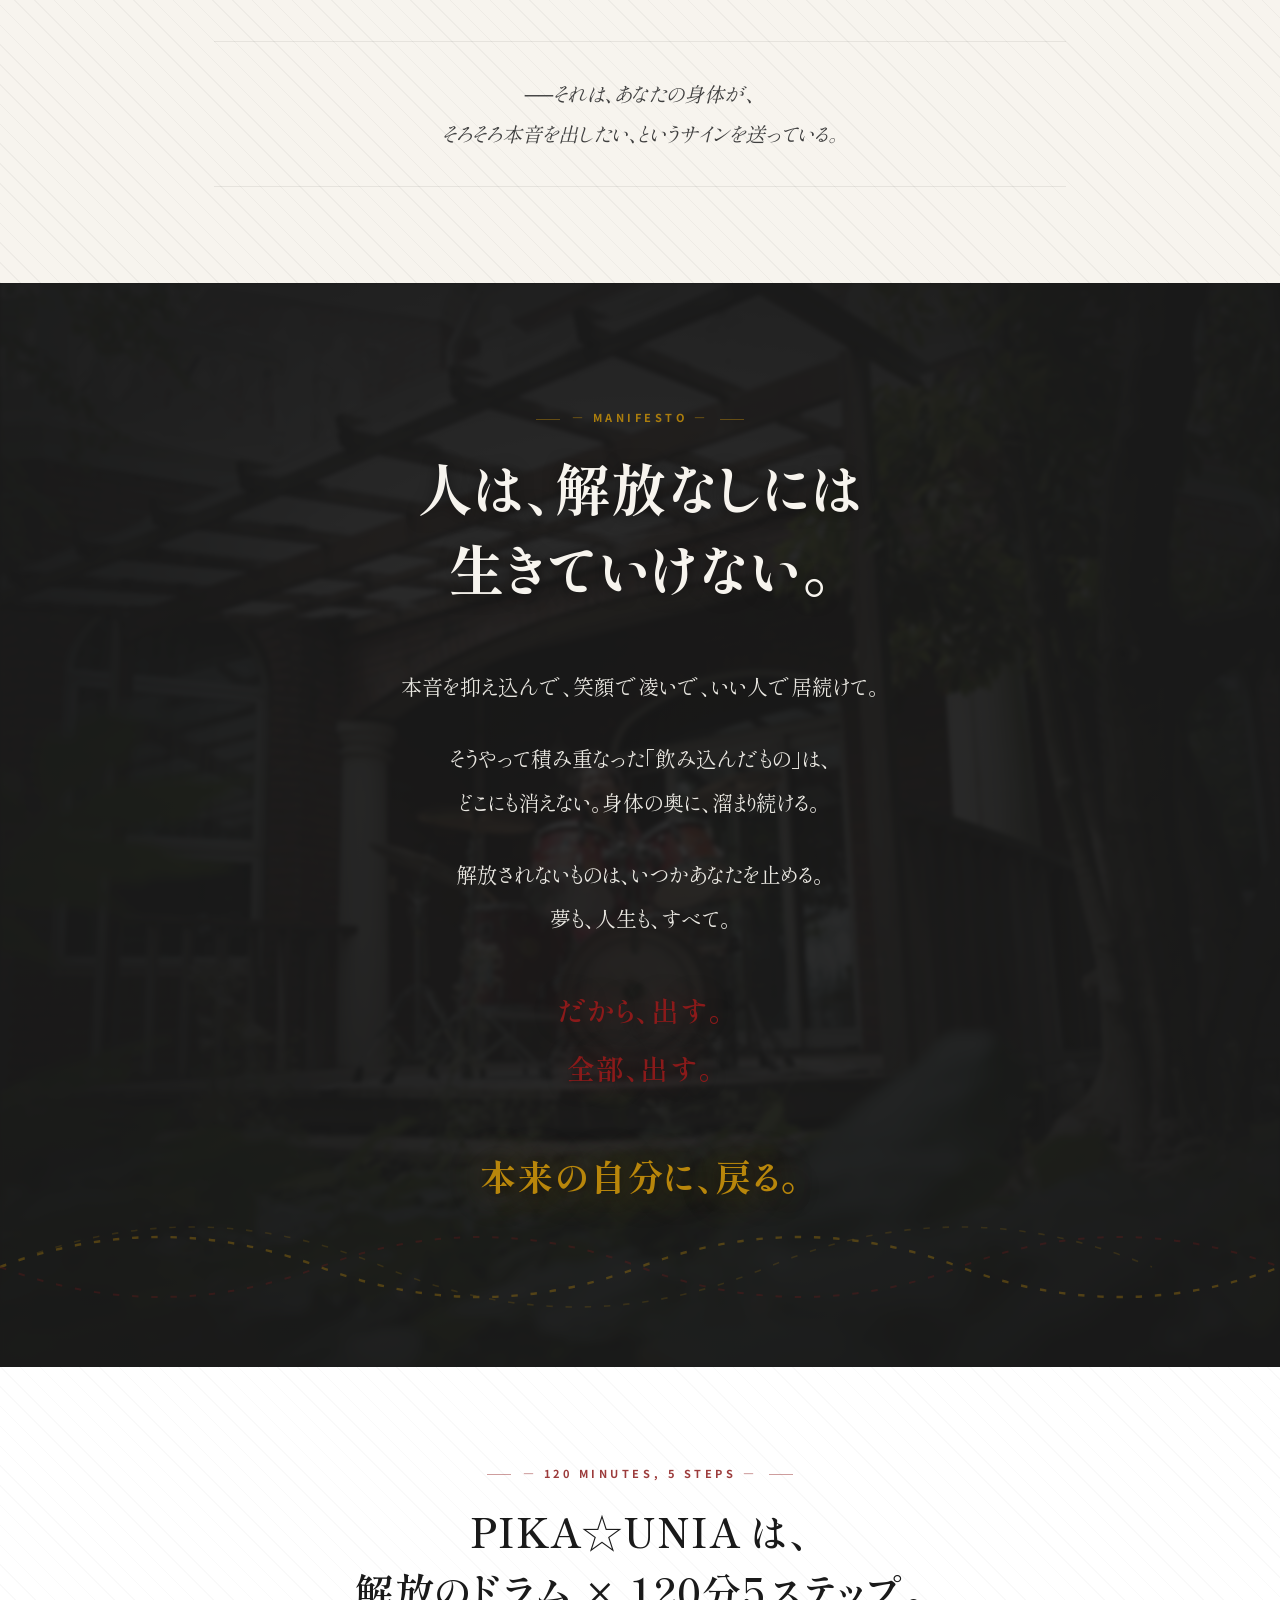
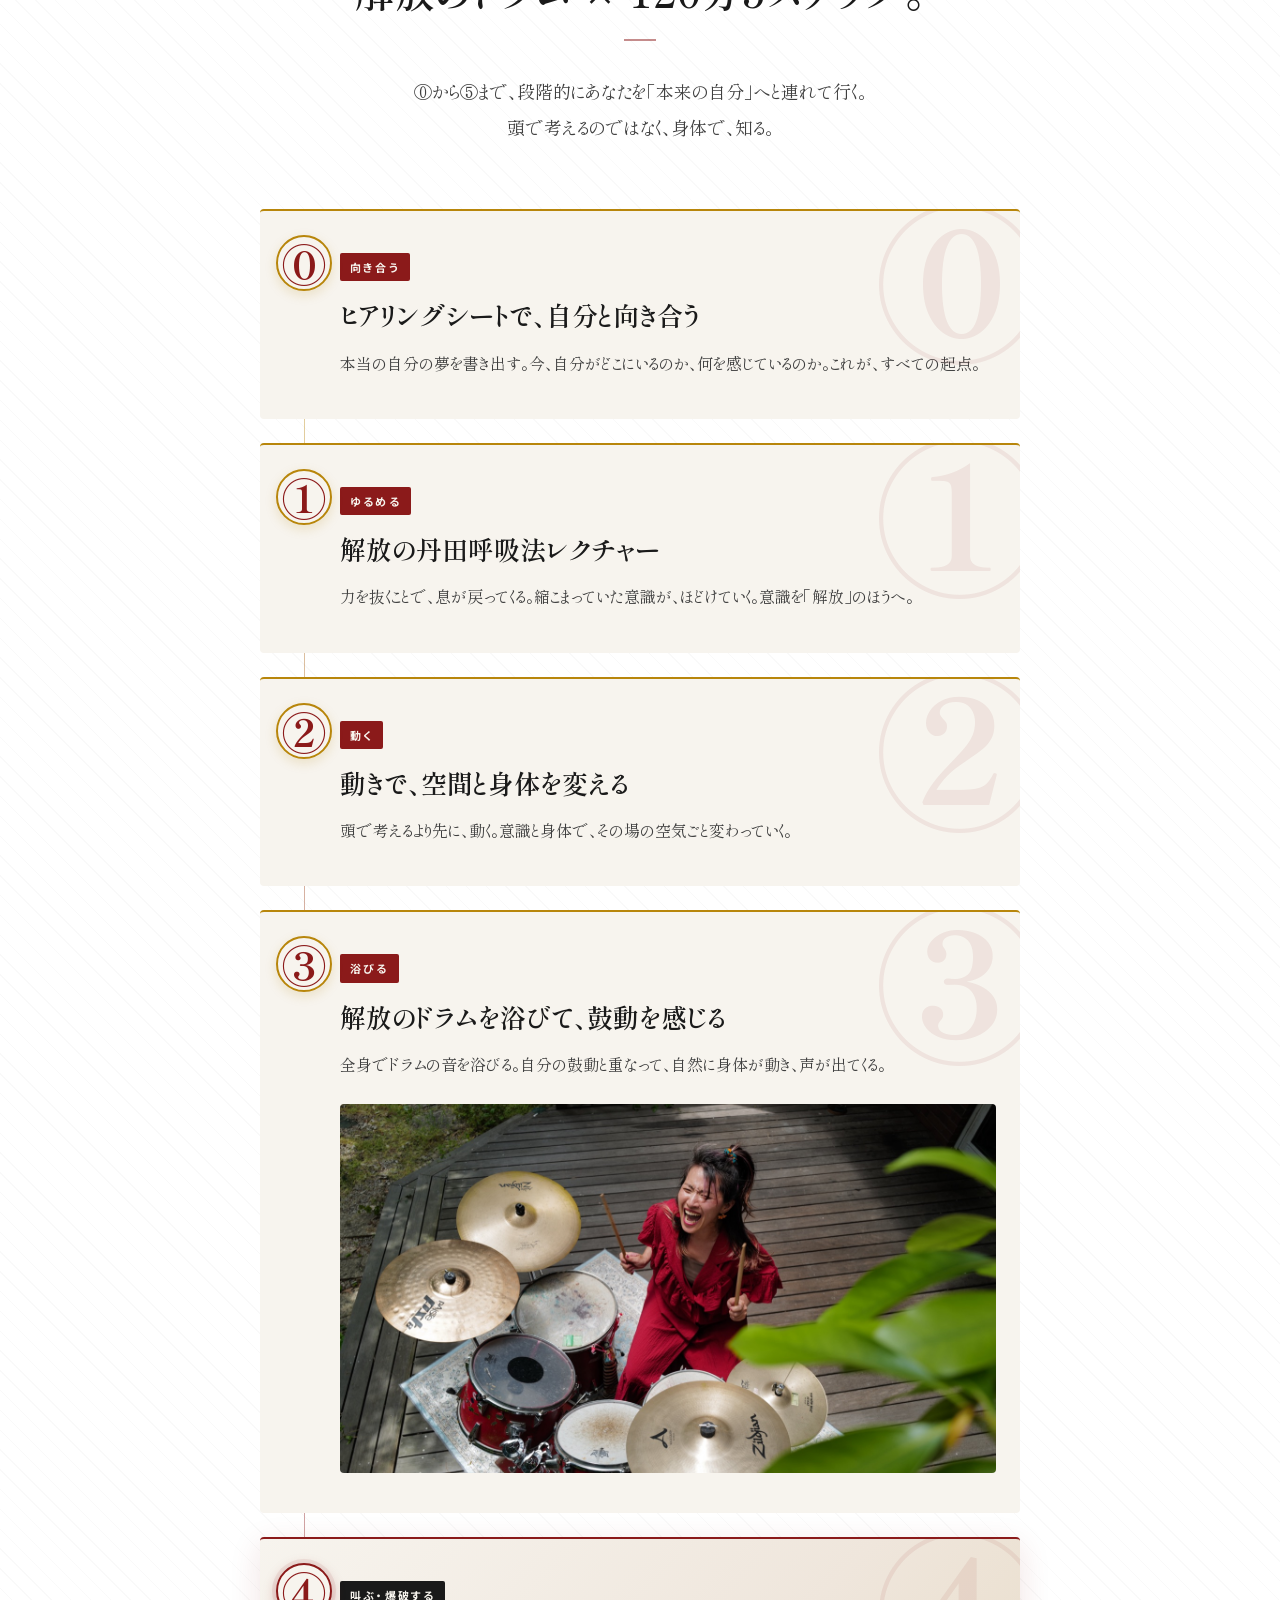
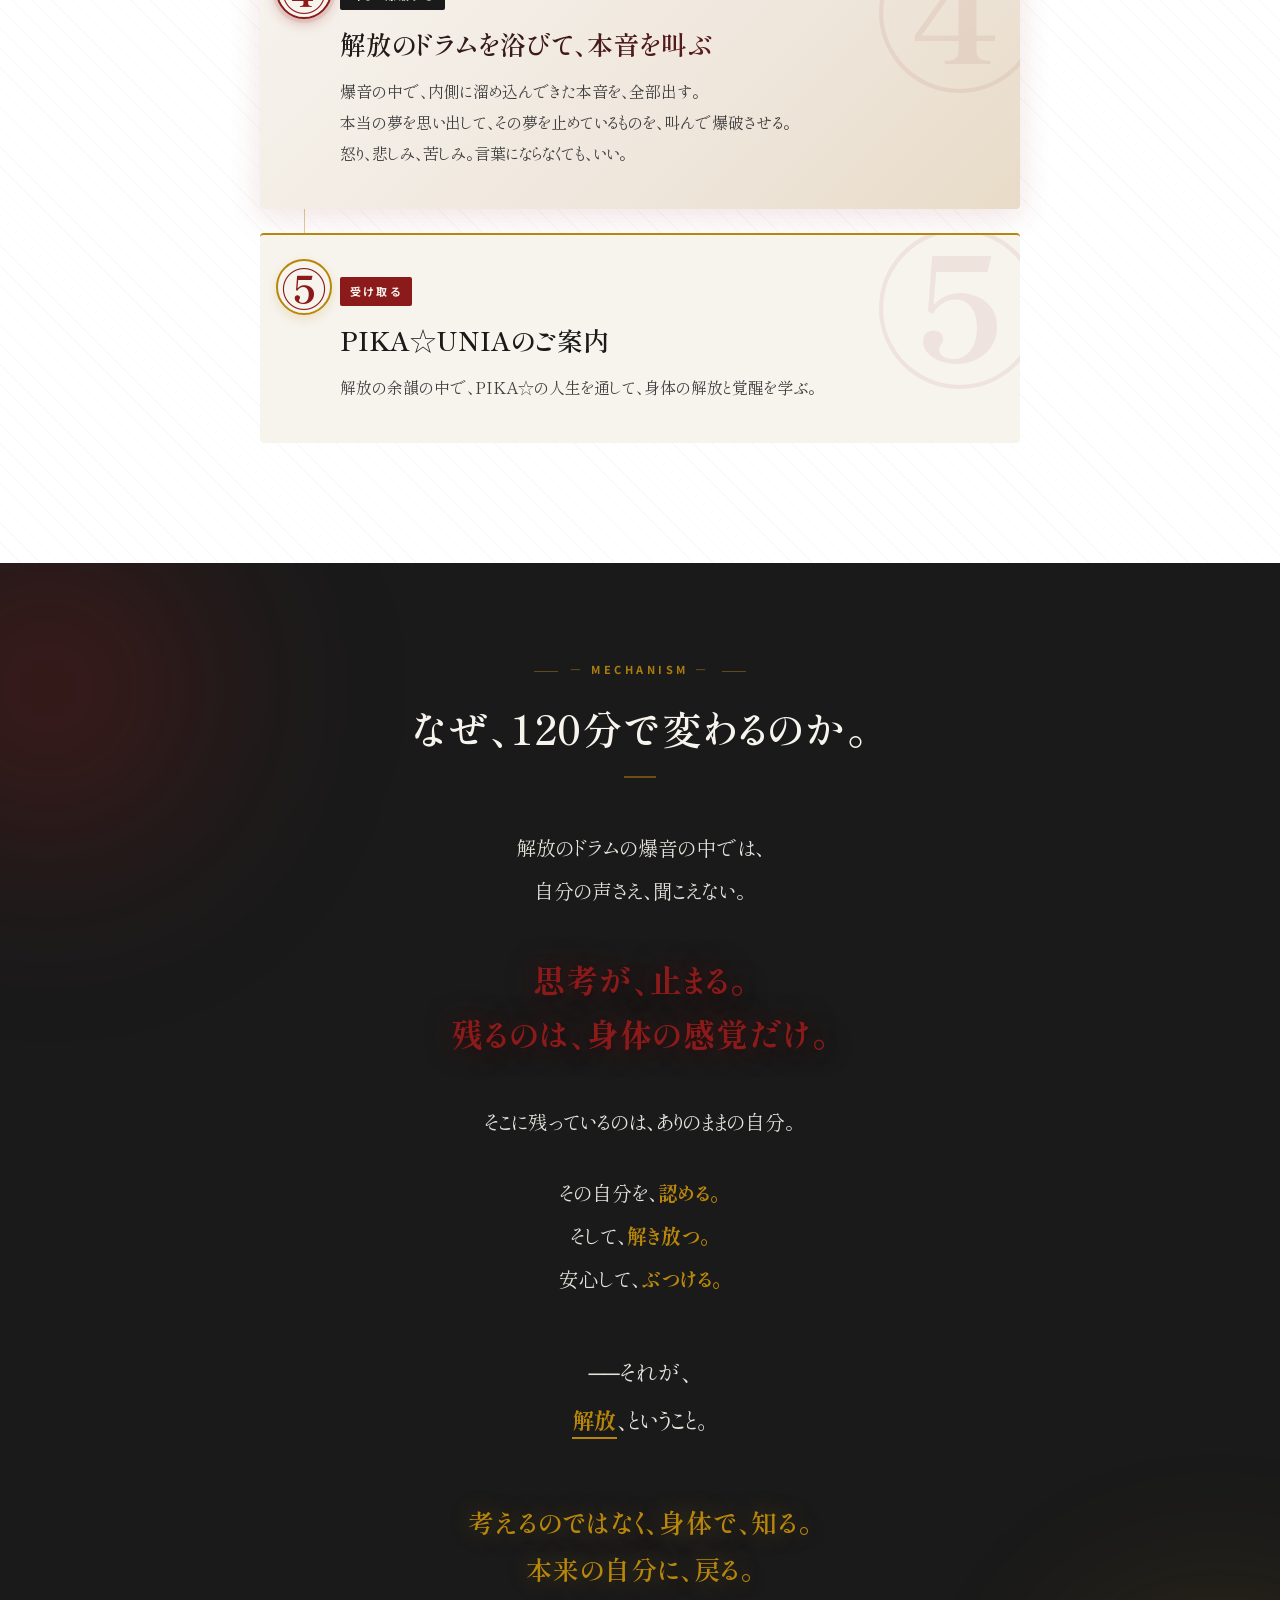
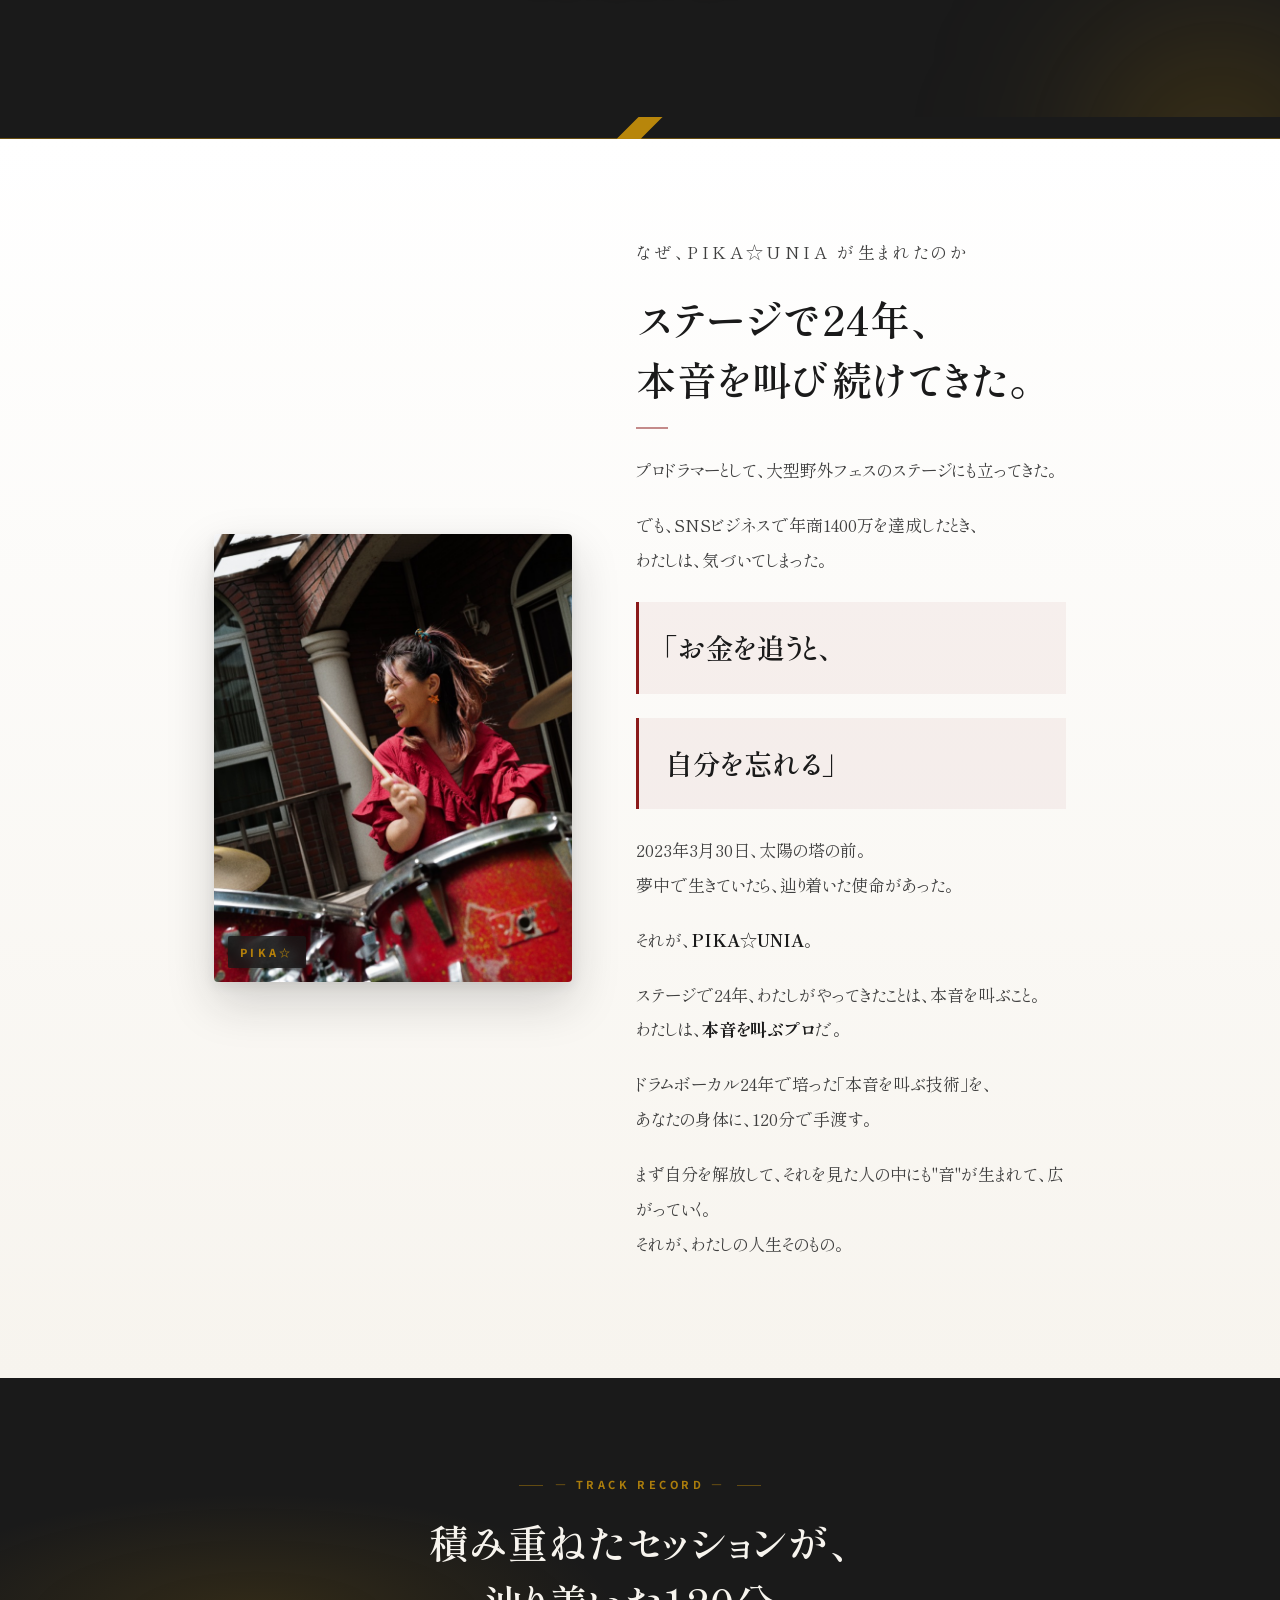
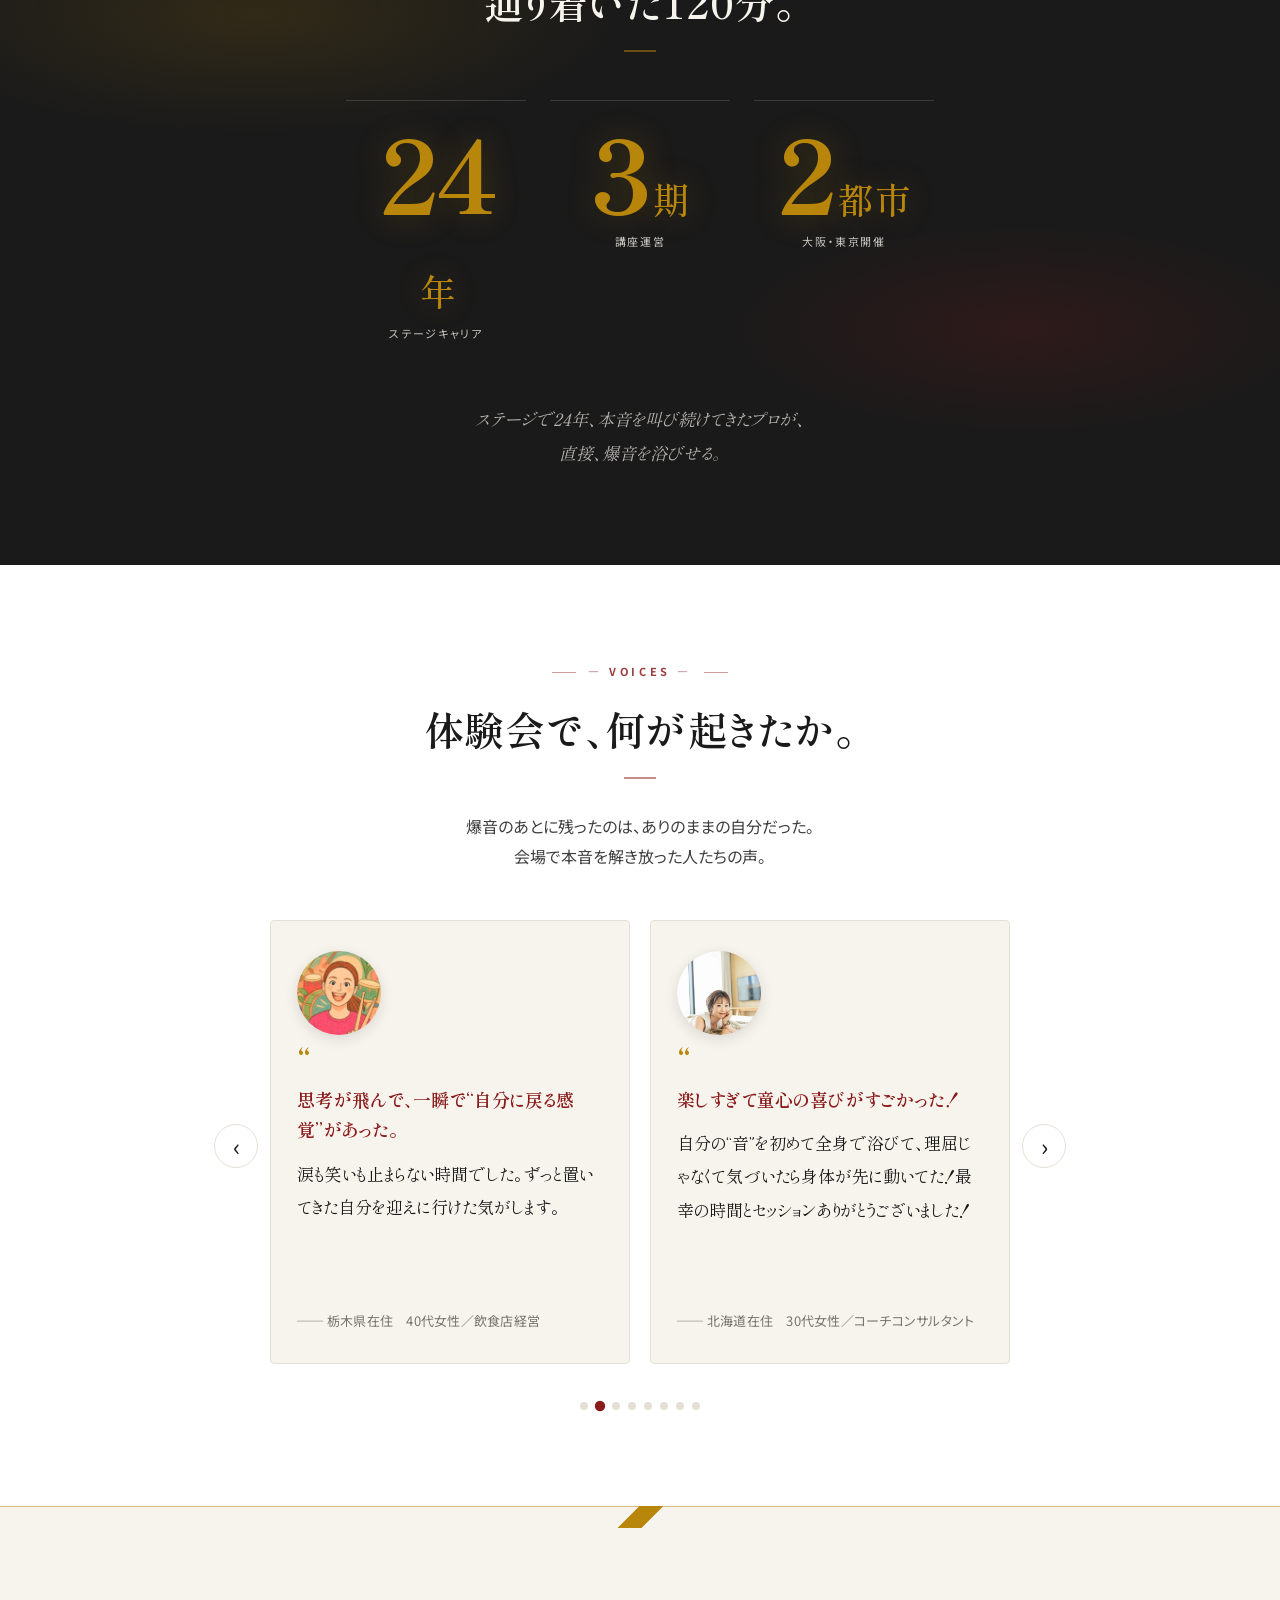
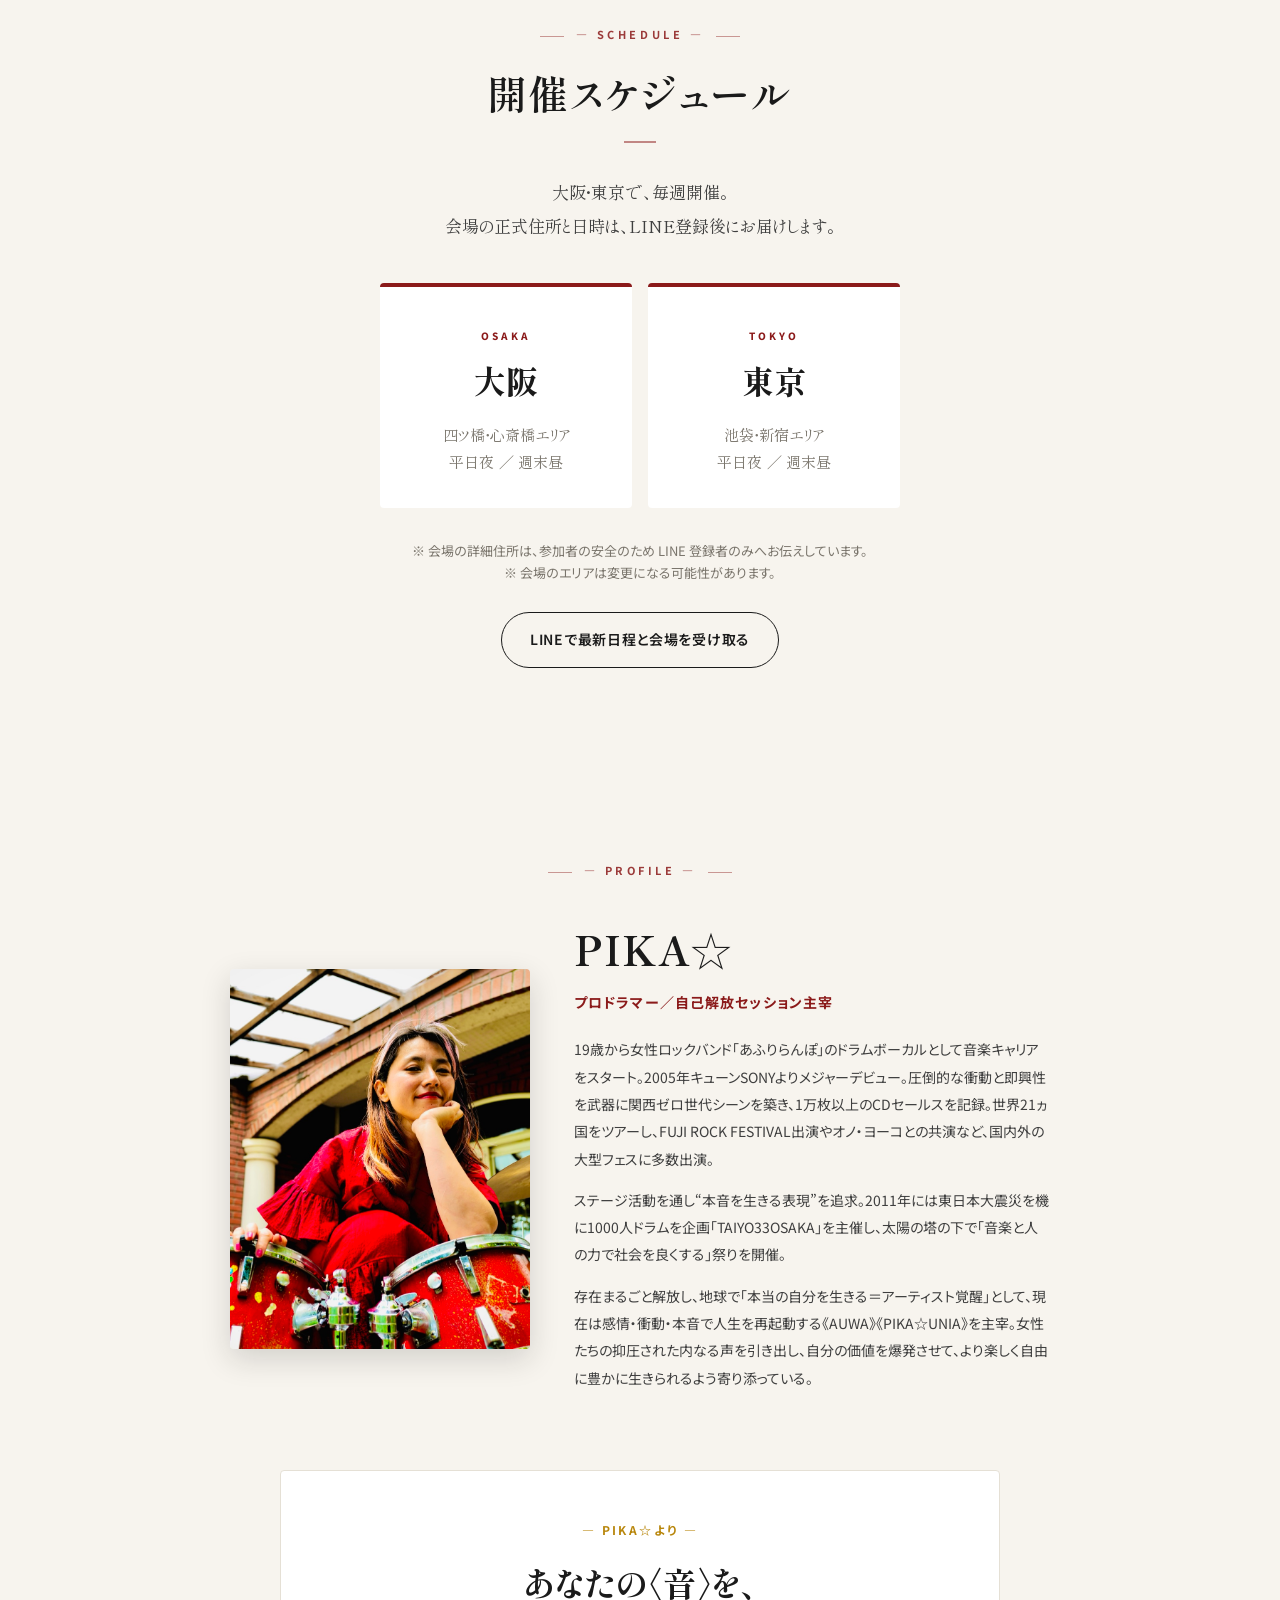
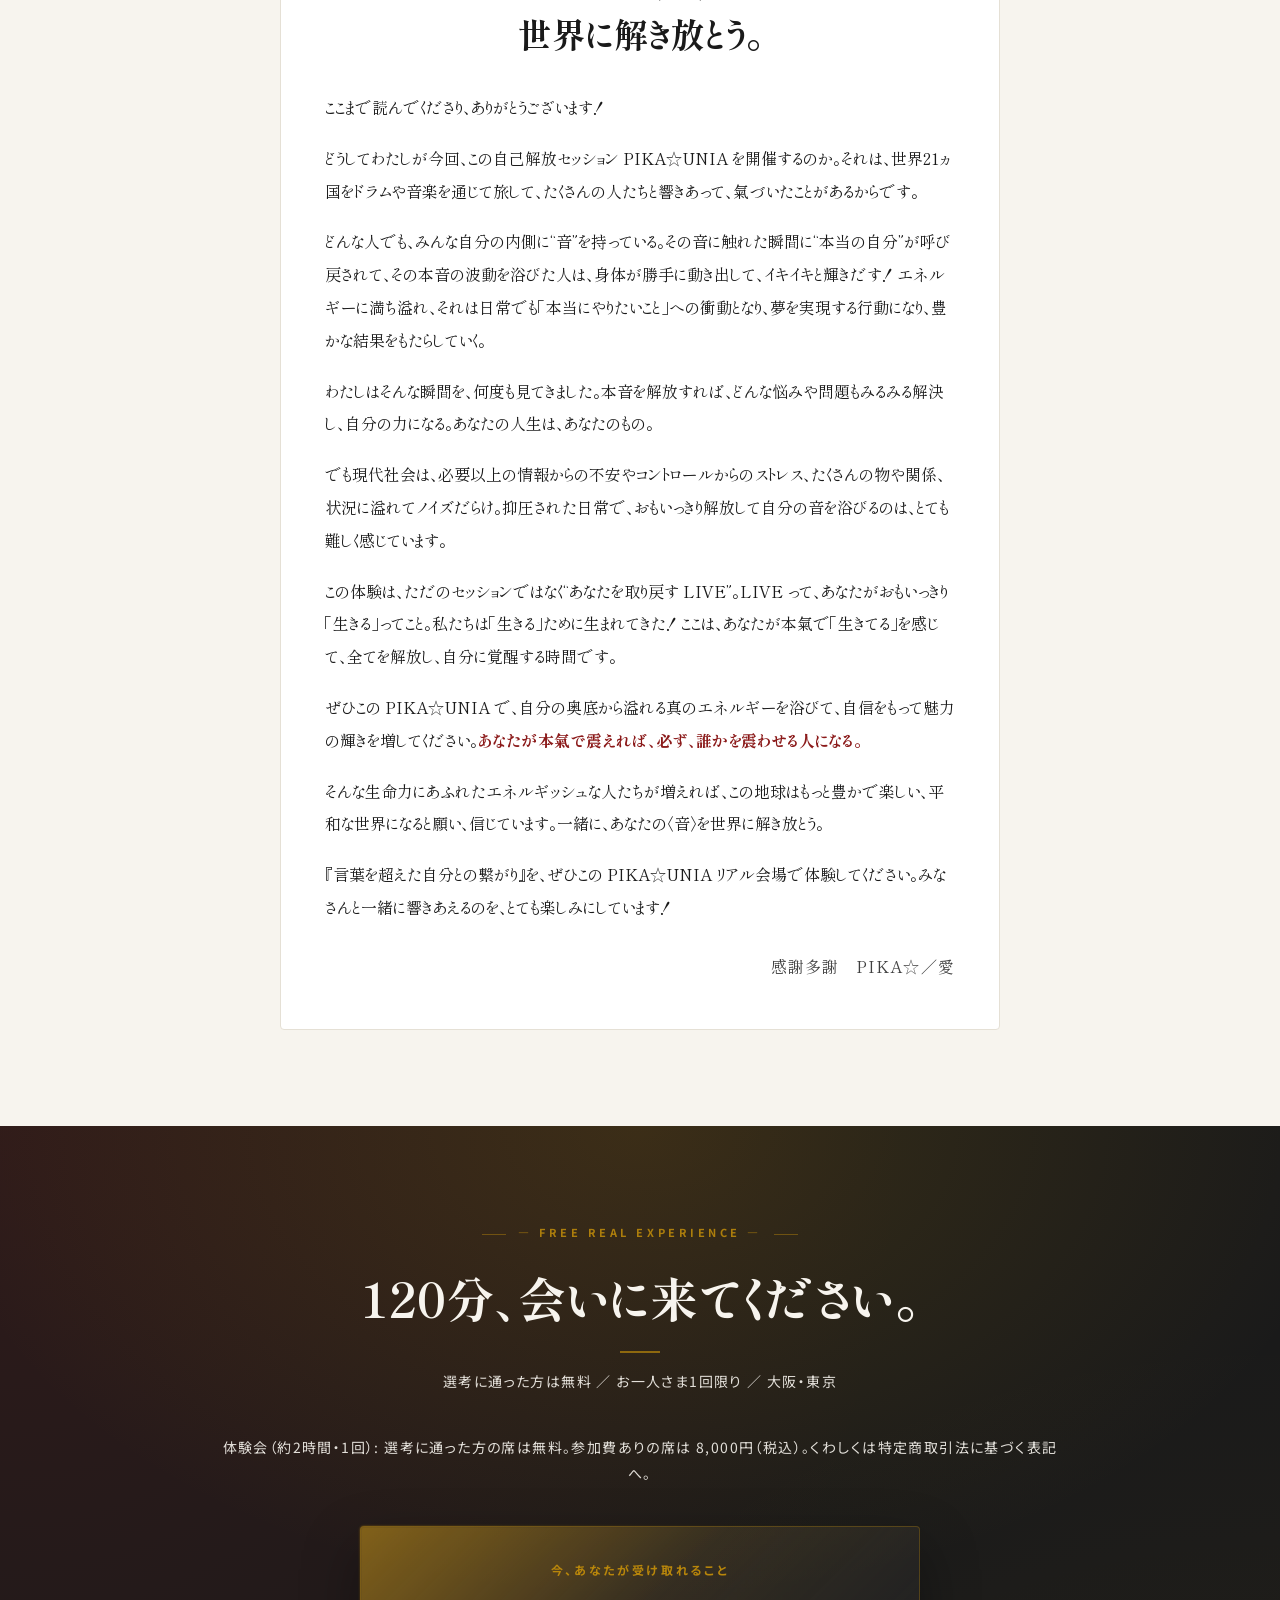
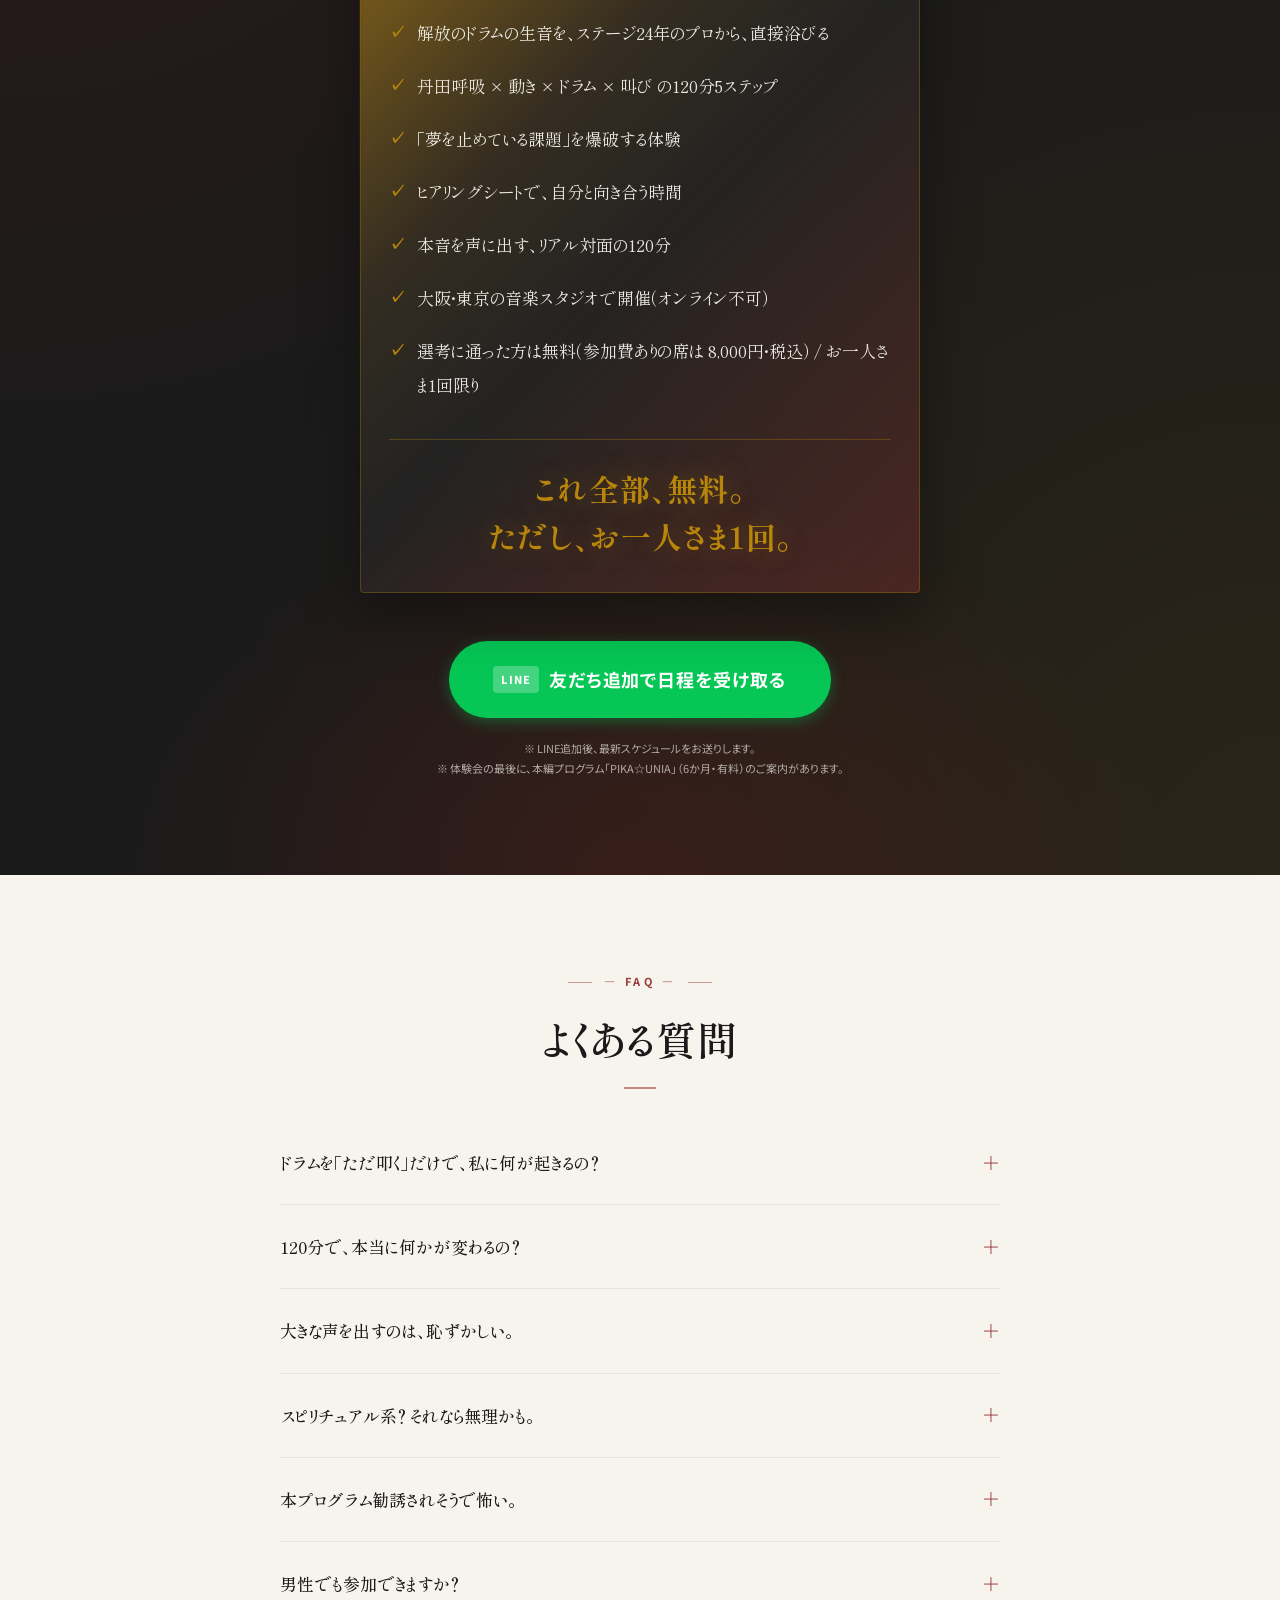
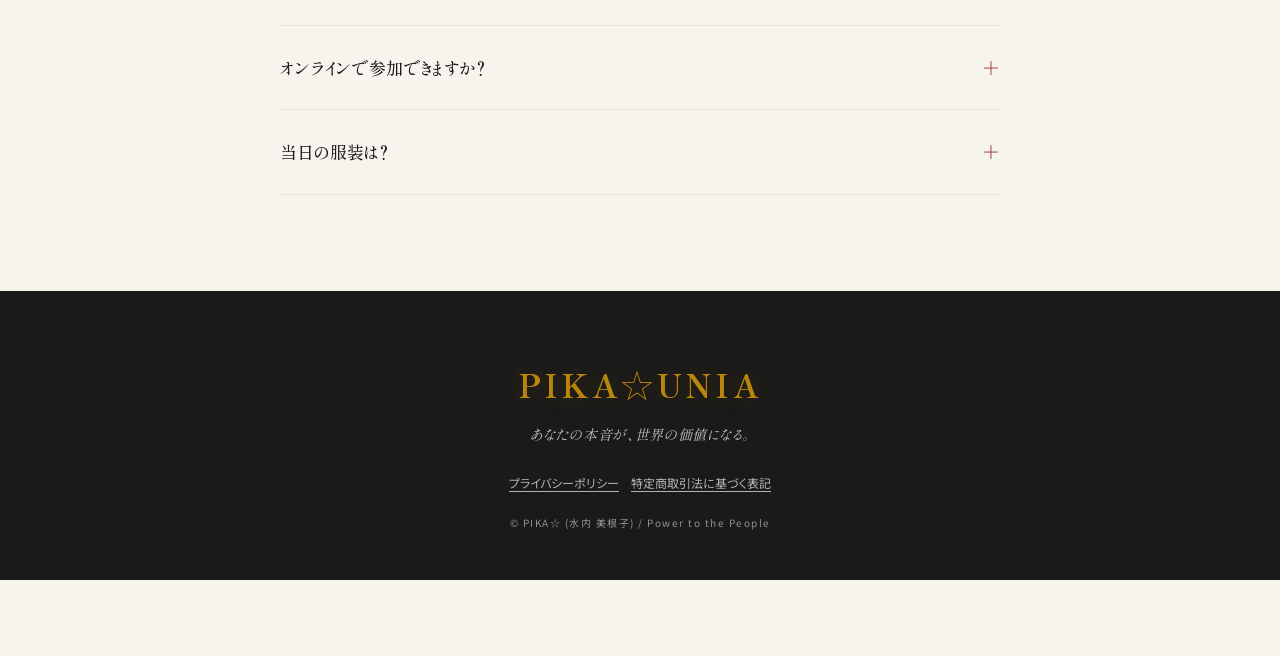
==== commit 3ed3bb28: "feat(lp): 結びの呼びかけに体験会の料金と提供期間の 1 行を足す（案・未公開） UnivaPay の審査の『内容／価格／提供期間』のため。選考に通った方は無料・参加費ありの席は 8,000円" ====
--- a/index.html
+++ b/index.html
@@ -323,7 +323,8 @@
   <div class="container">
     <p class="section-eyebrow on-ink">— Free Real Experience —</p>
     <h2 class="cta-headline">120分、会いに来てください。</h2>
-    <p class="cta-sub">完全無料 ／ お一人さま1回限り ／ 大阪・東京</p>
+    <p class="cta-sub">選考に通った方は無料 ／ お一人さま1回限り ／ 大阪・東京</p>
+    <p class="cta-sub cta-price">体験会（約2時間・1回）: 選考に通った方の席は無料。参加費ありの席は 8,000円（税込）。くわしくは<a href="/tokushoho">特定商取引法に基づく表記</a>へ。</p>
 
     <div class="value-stack">
       <p class="stack-label">今、あなたが受け取れること</p>
@@ -334,7 +335,7 @@
         <li>ヒアリングシートで、自分と向き合う時間</li>
         <li>本音を声に出す、リアル対面の120分</li>
         <li>大阪・東京の音楽スタジオで開催（オンライン不可）</li>
-        <li>完全無料 / お一人さま1回限り</li>
+        <li>選考に通った方は無料（参加費ありの席は 8,000円・税込） / お一人さま1回限り</li>
       </ul>
       <p class="stack-tagline">これ全部、無料。<br>ただし、お一人さま1回。</p>
     </div>
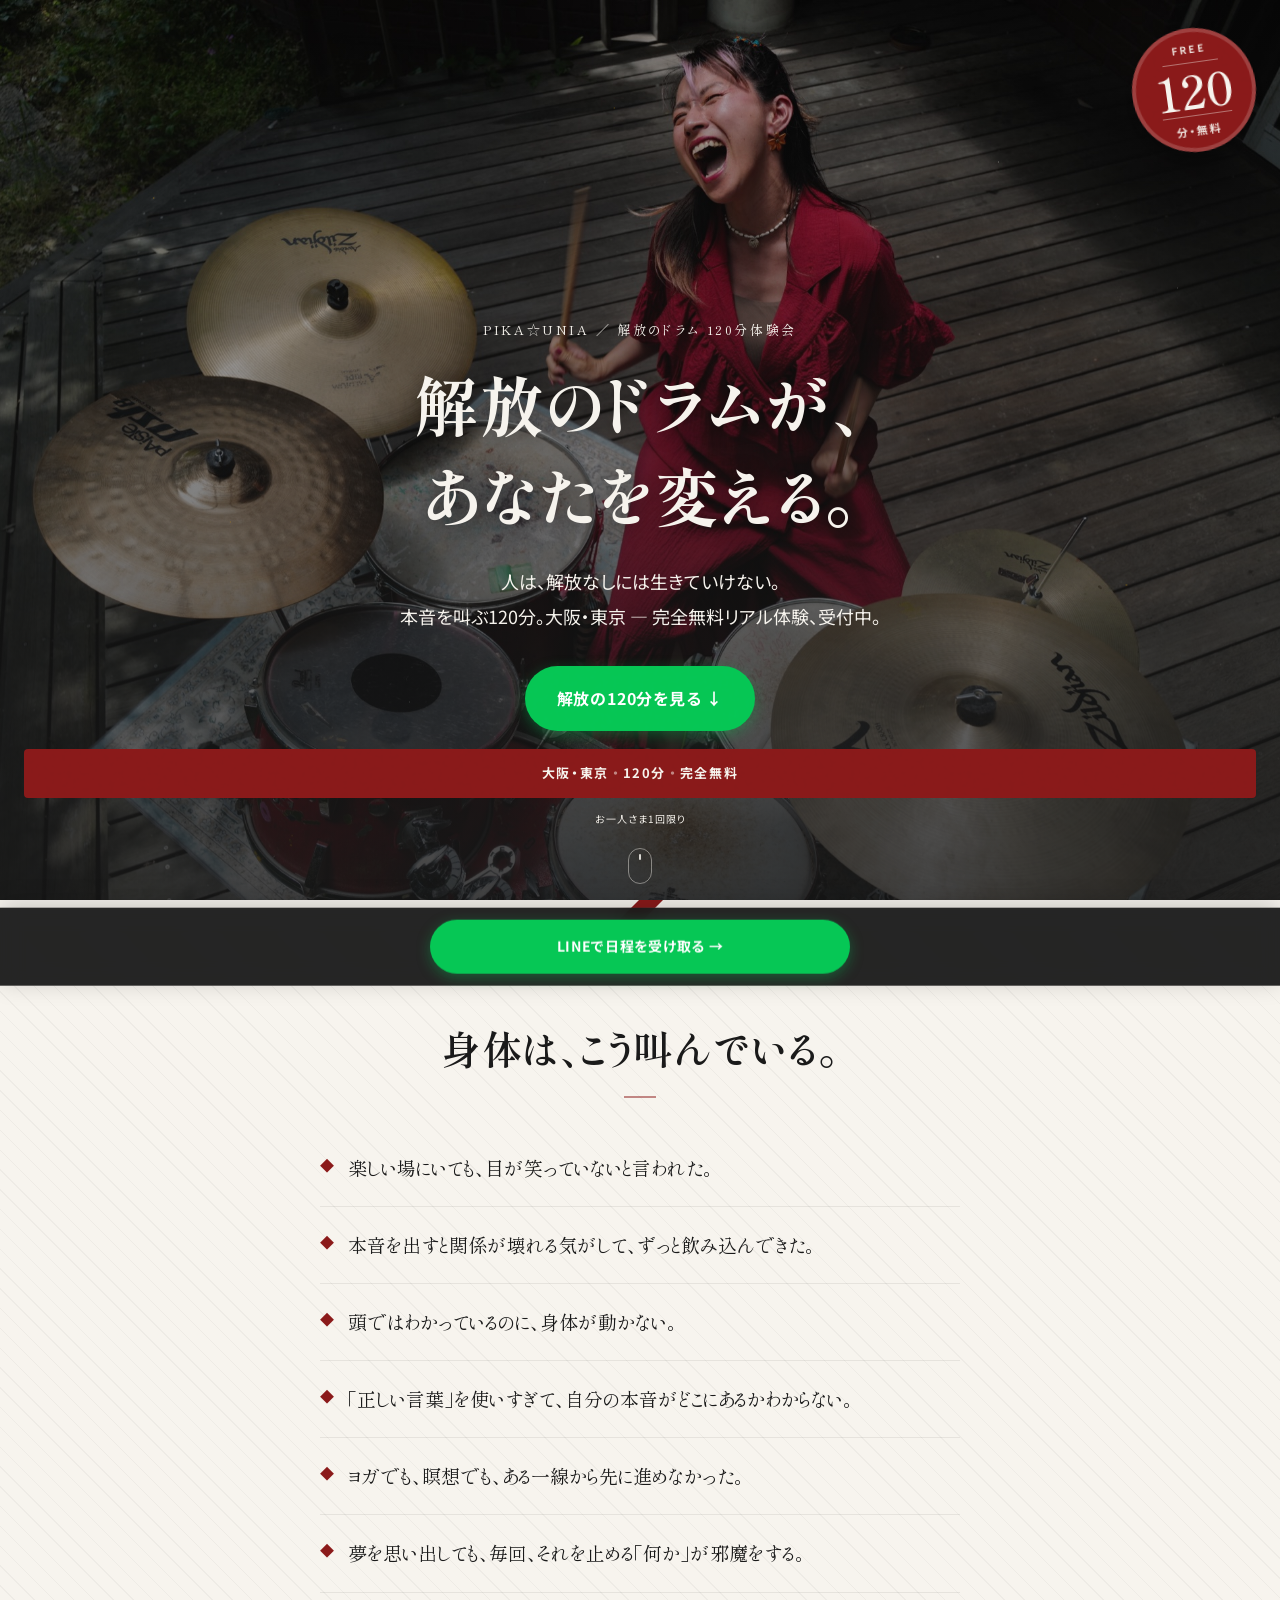
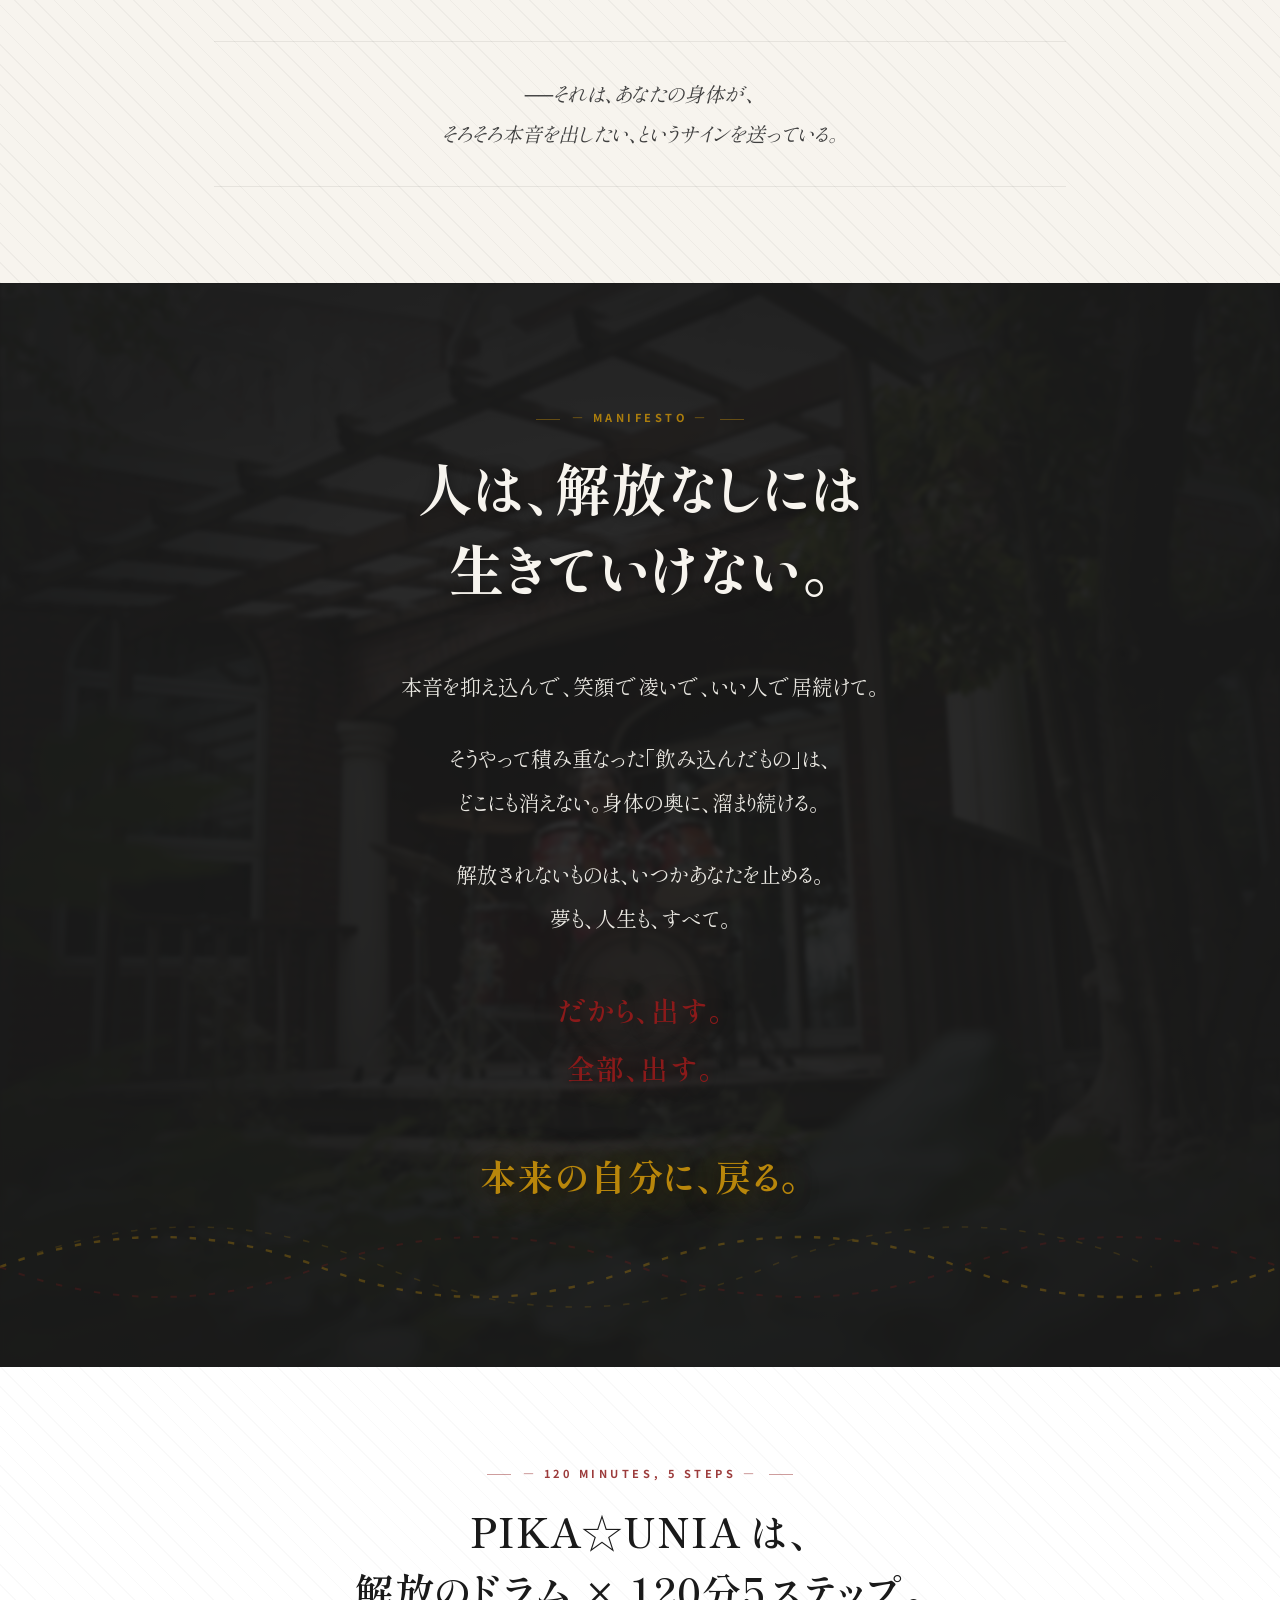
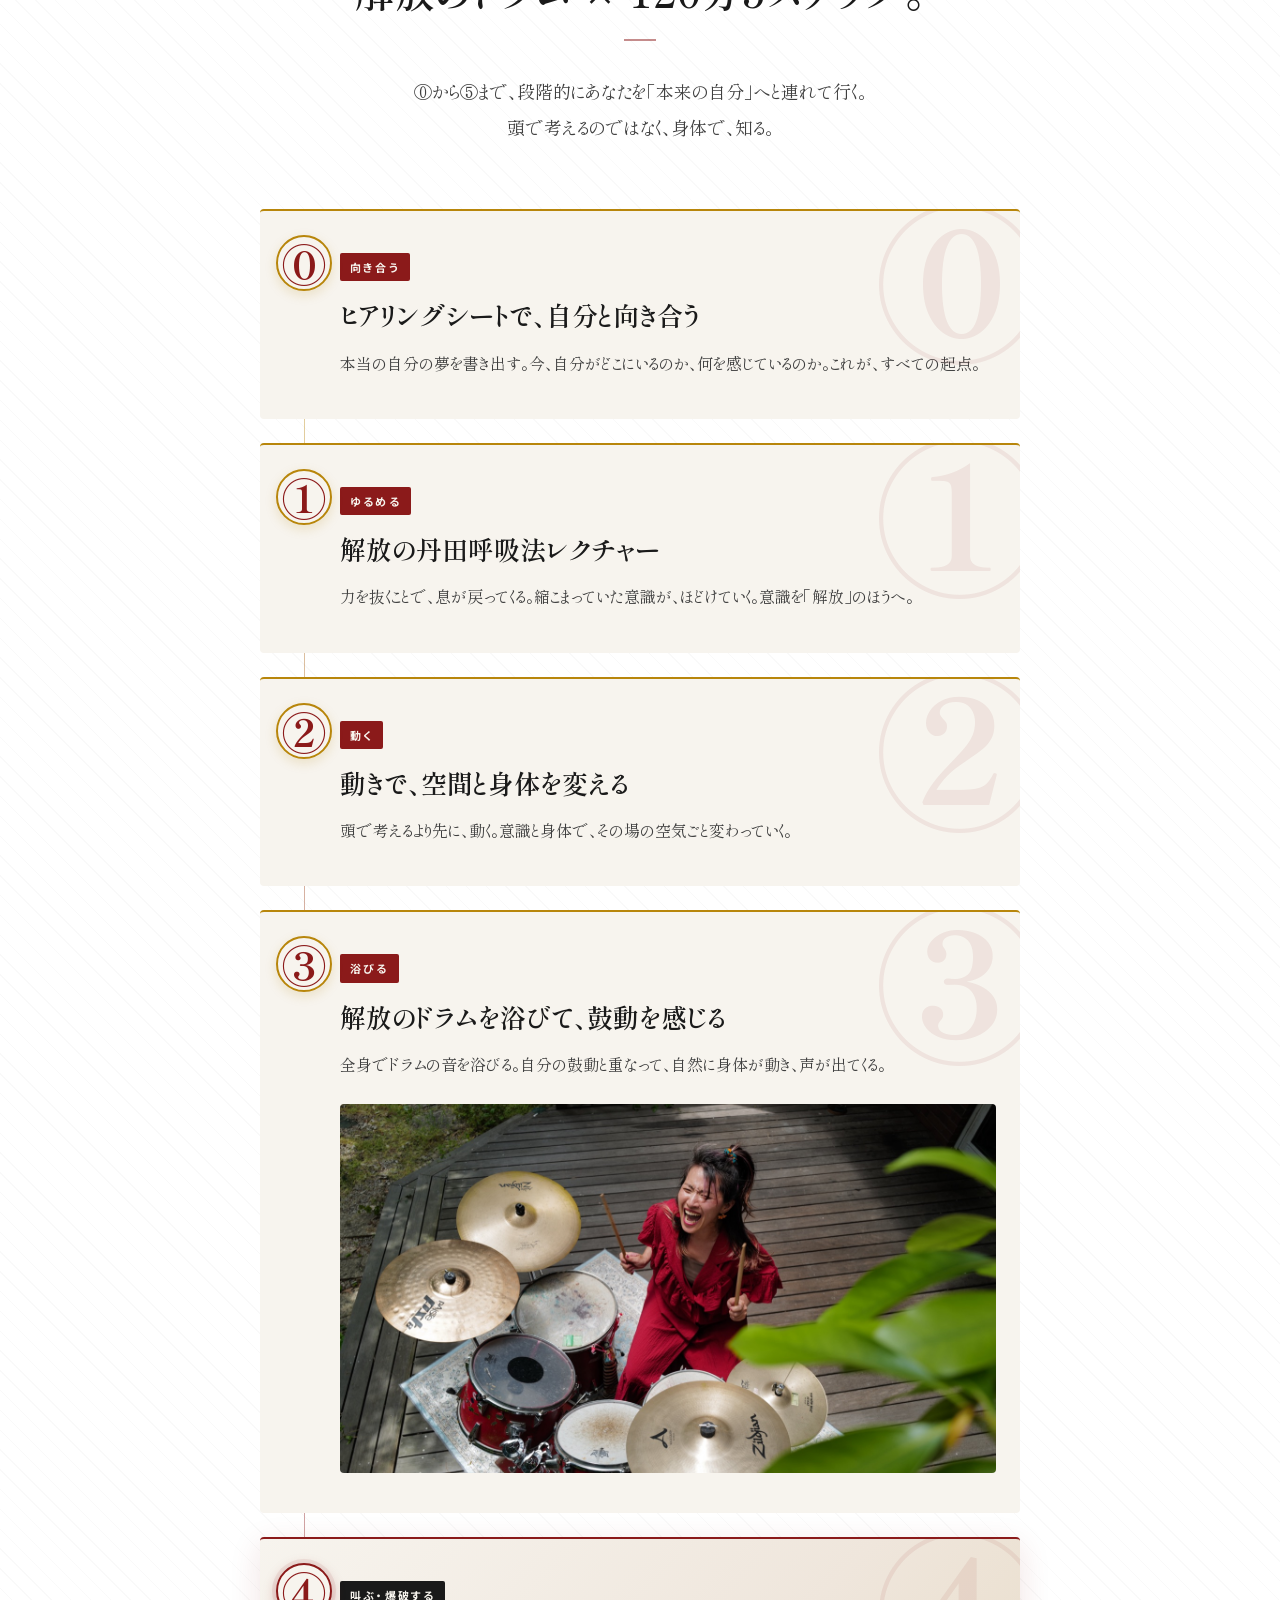
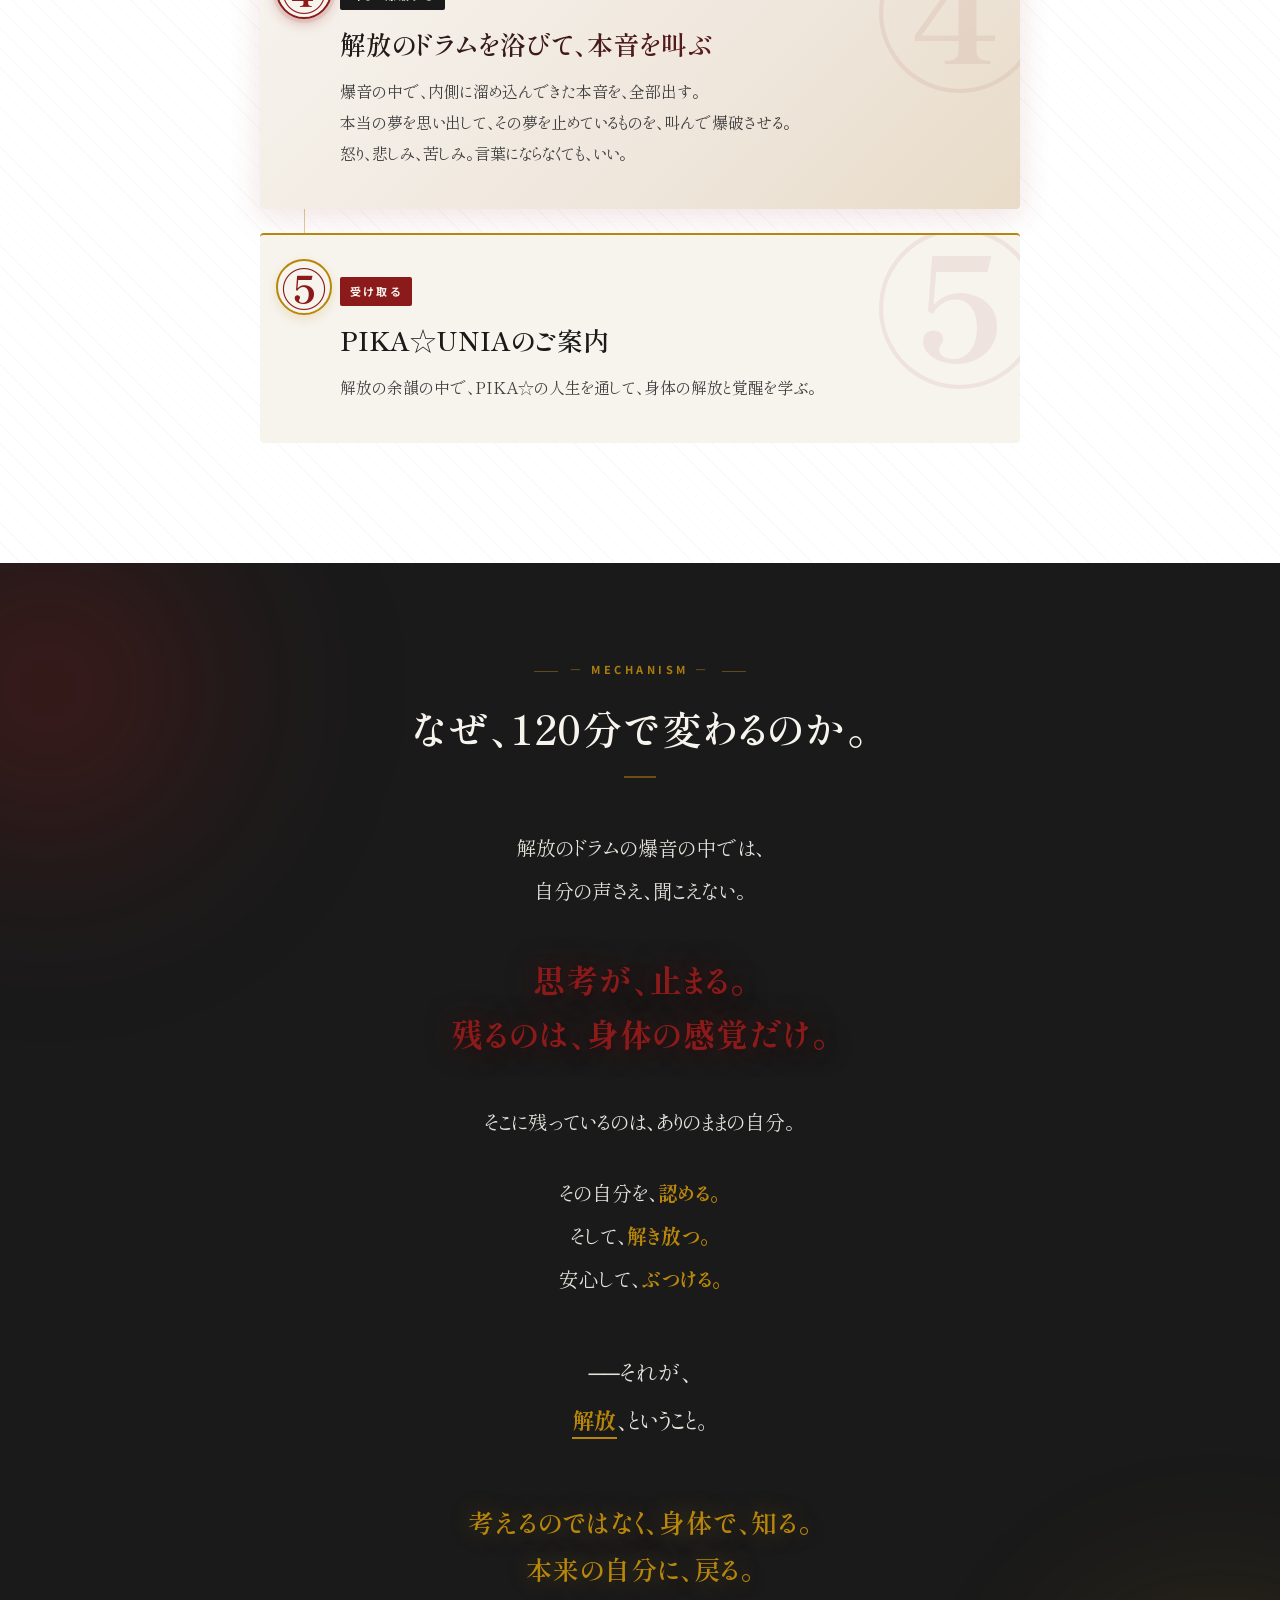
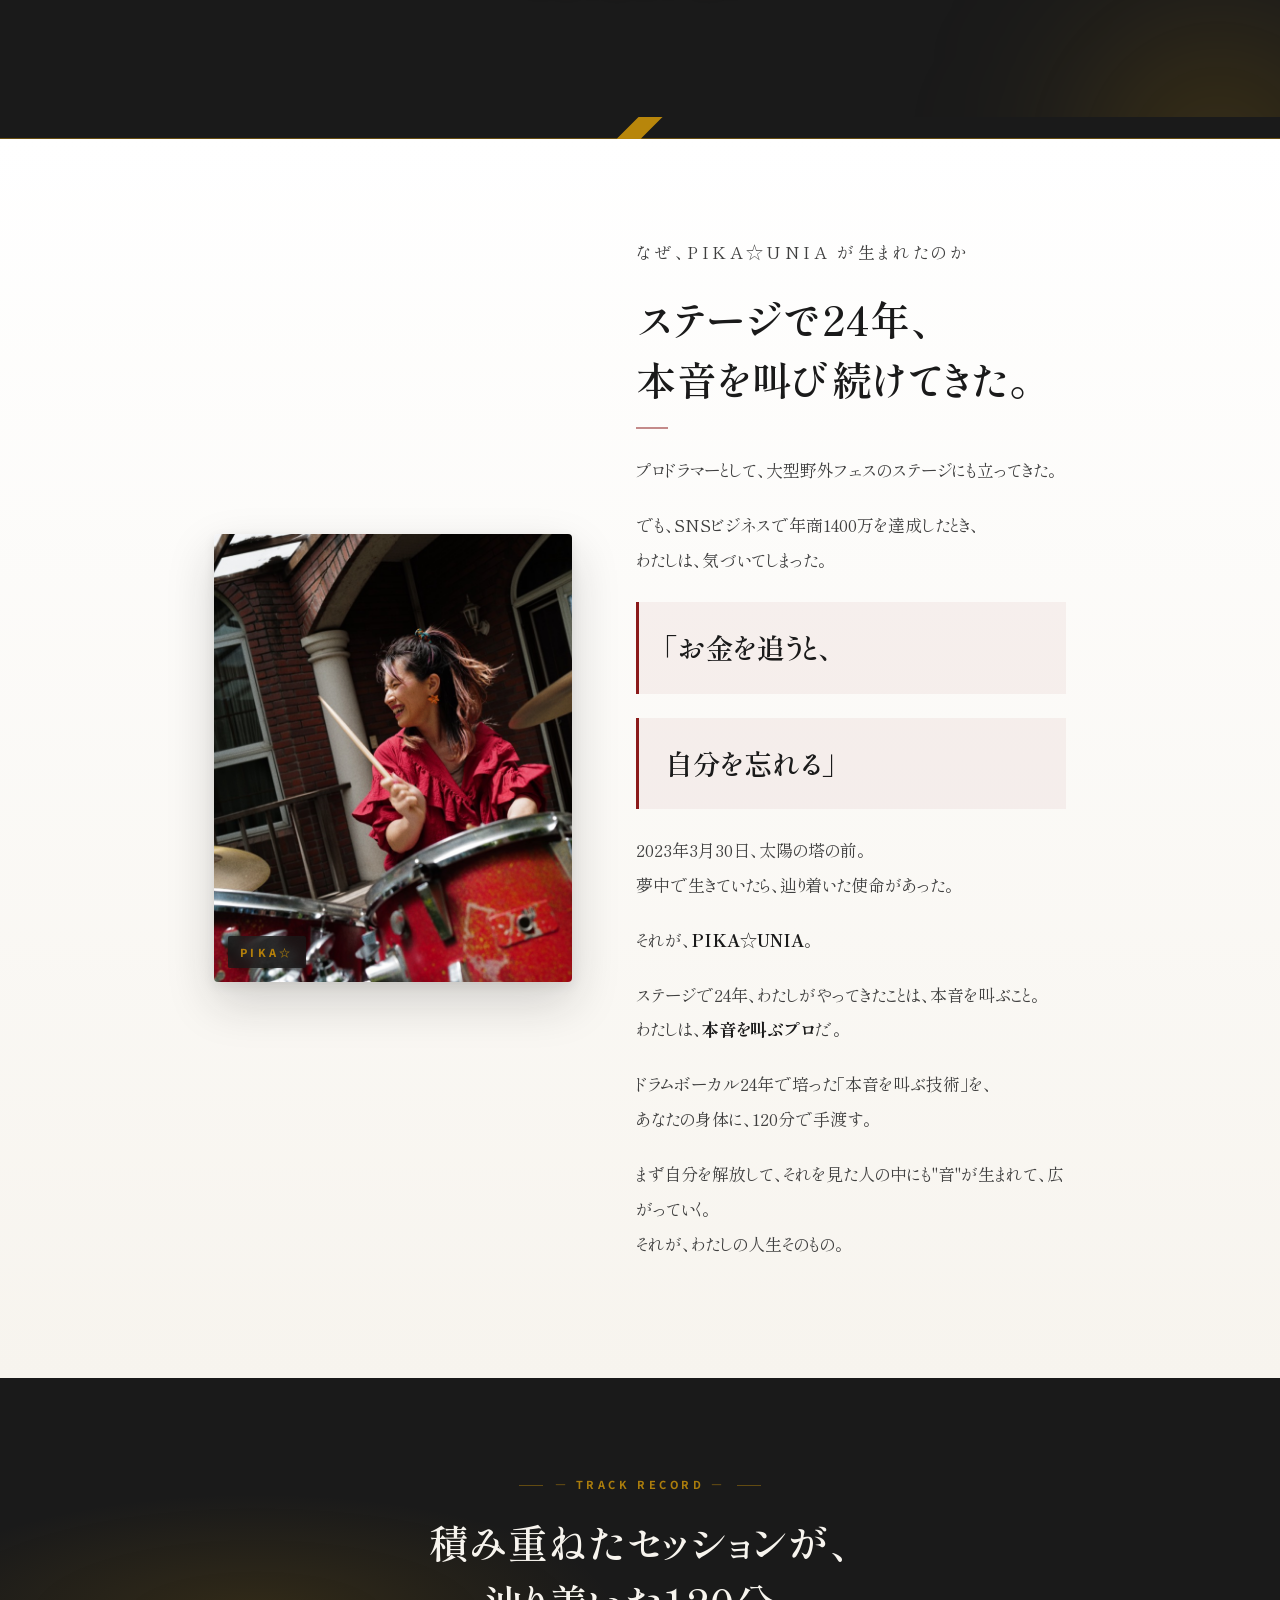
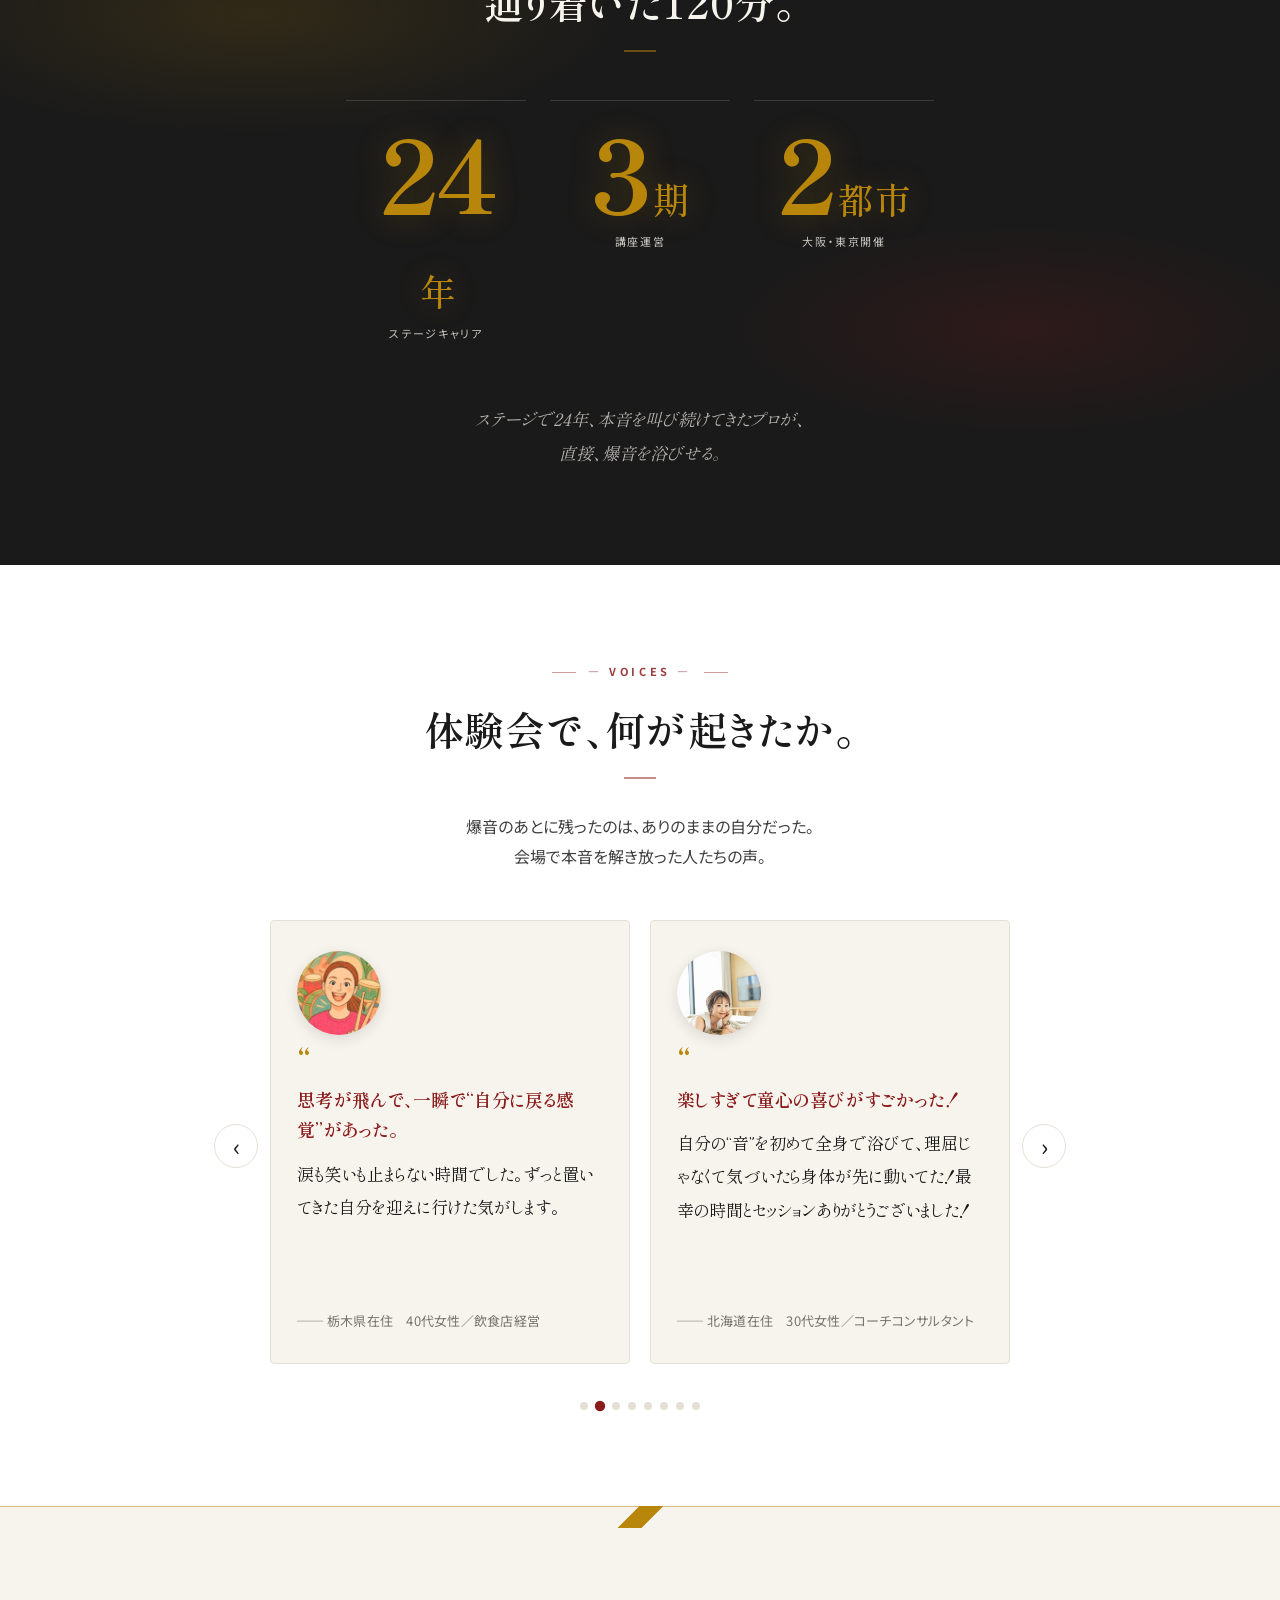
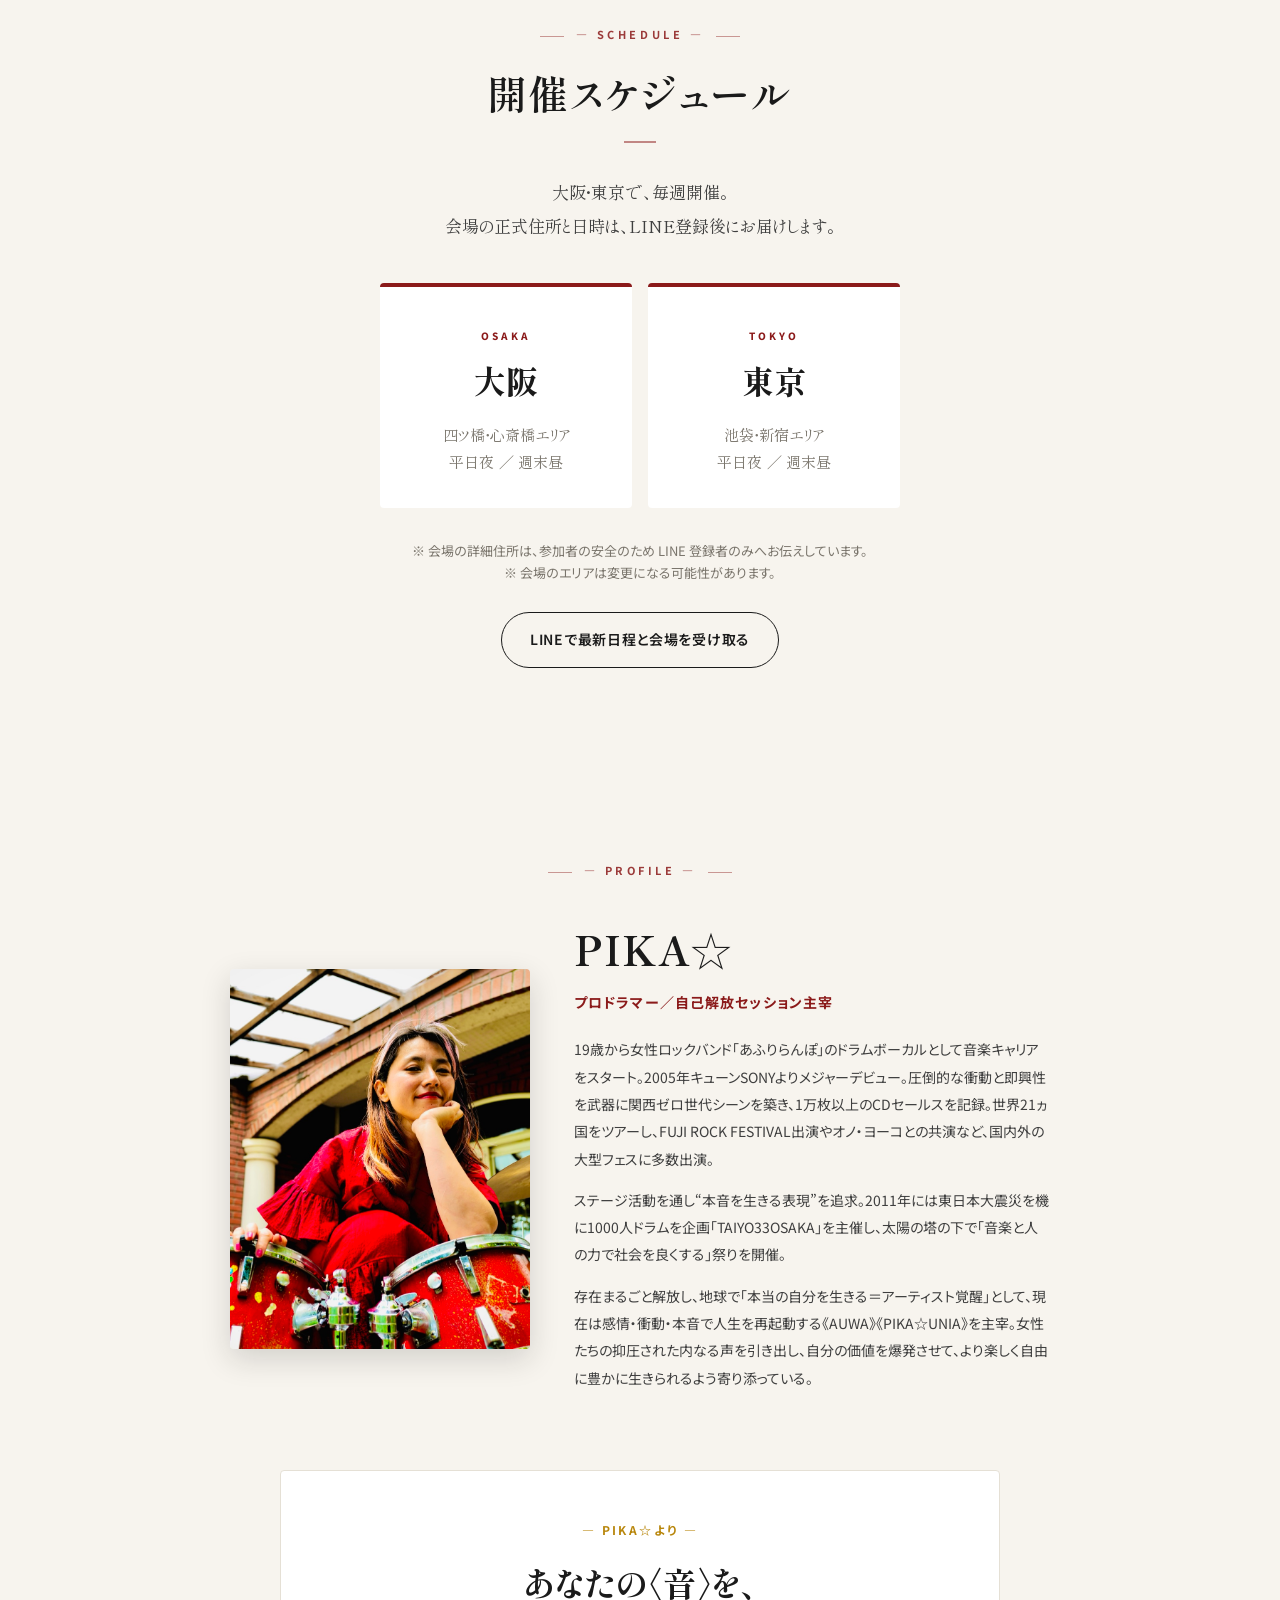
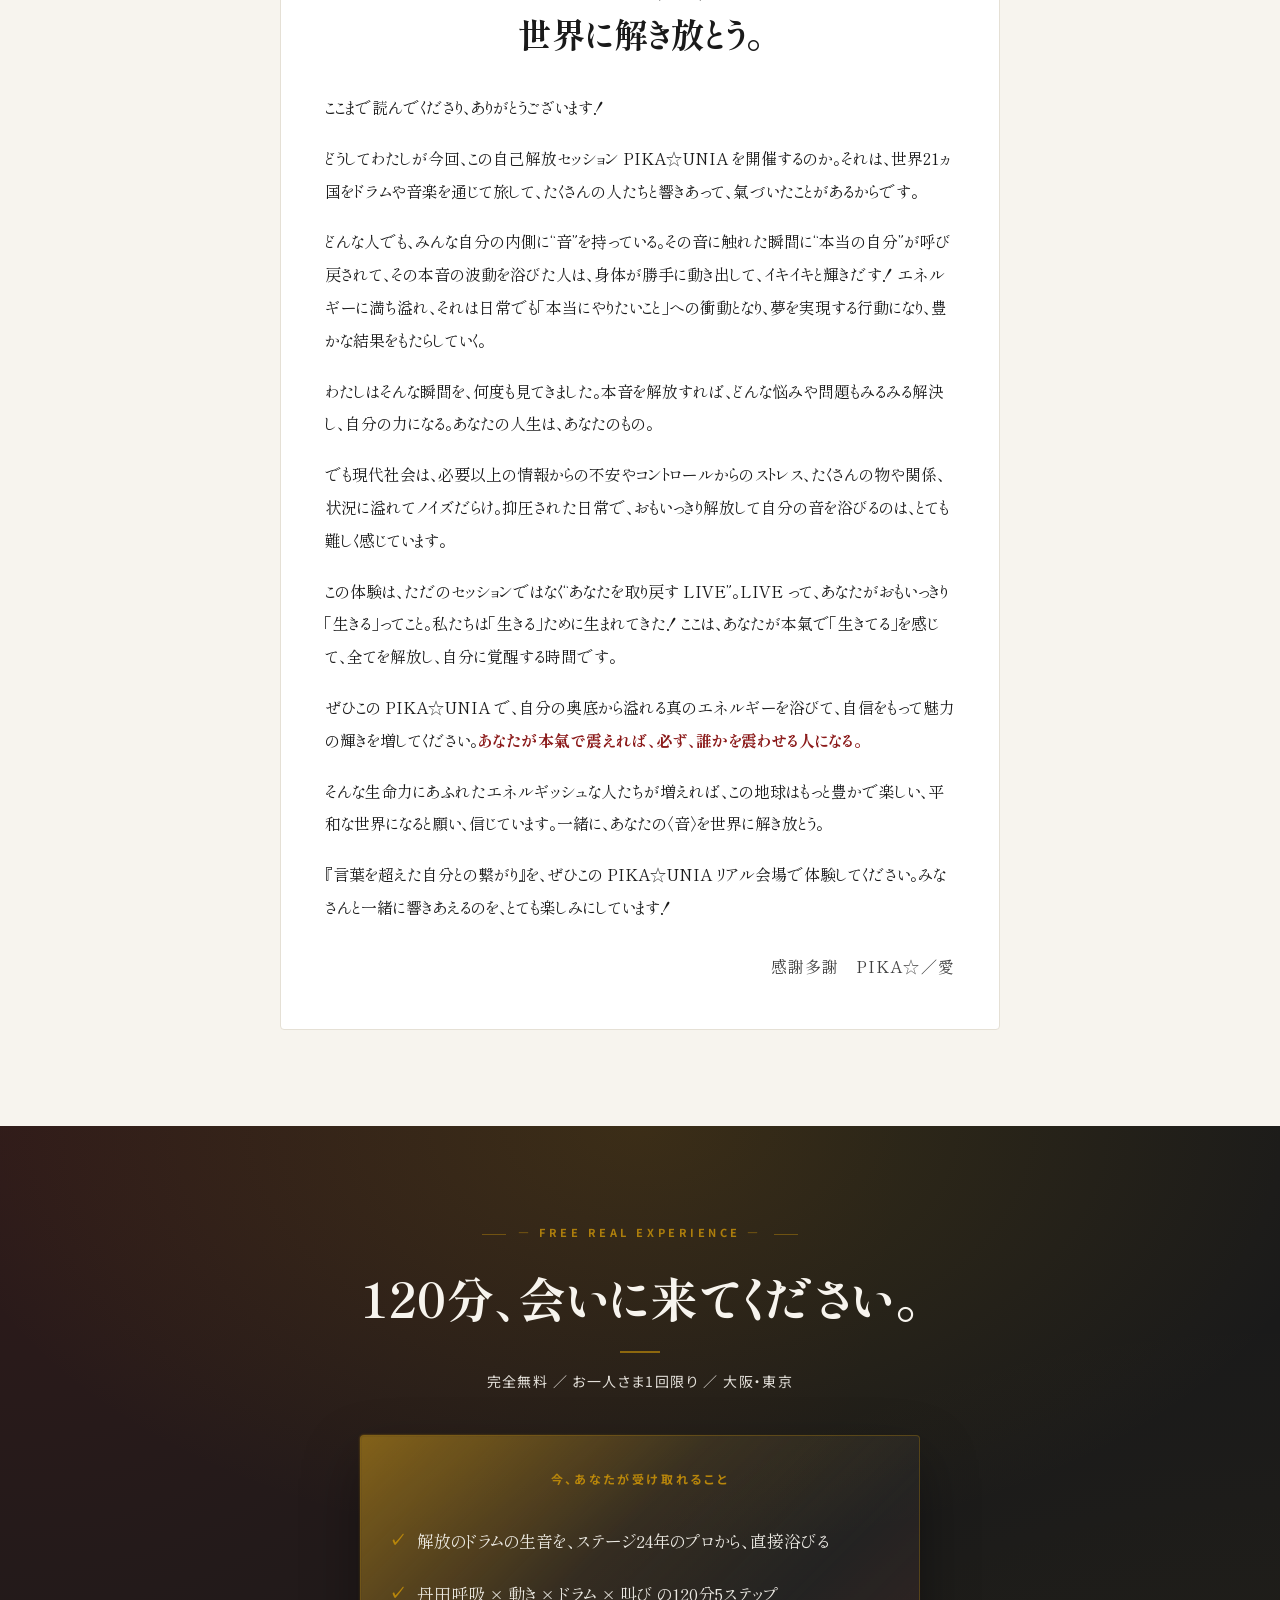
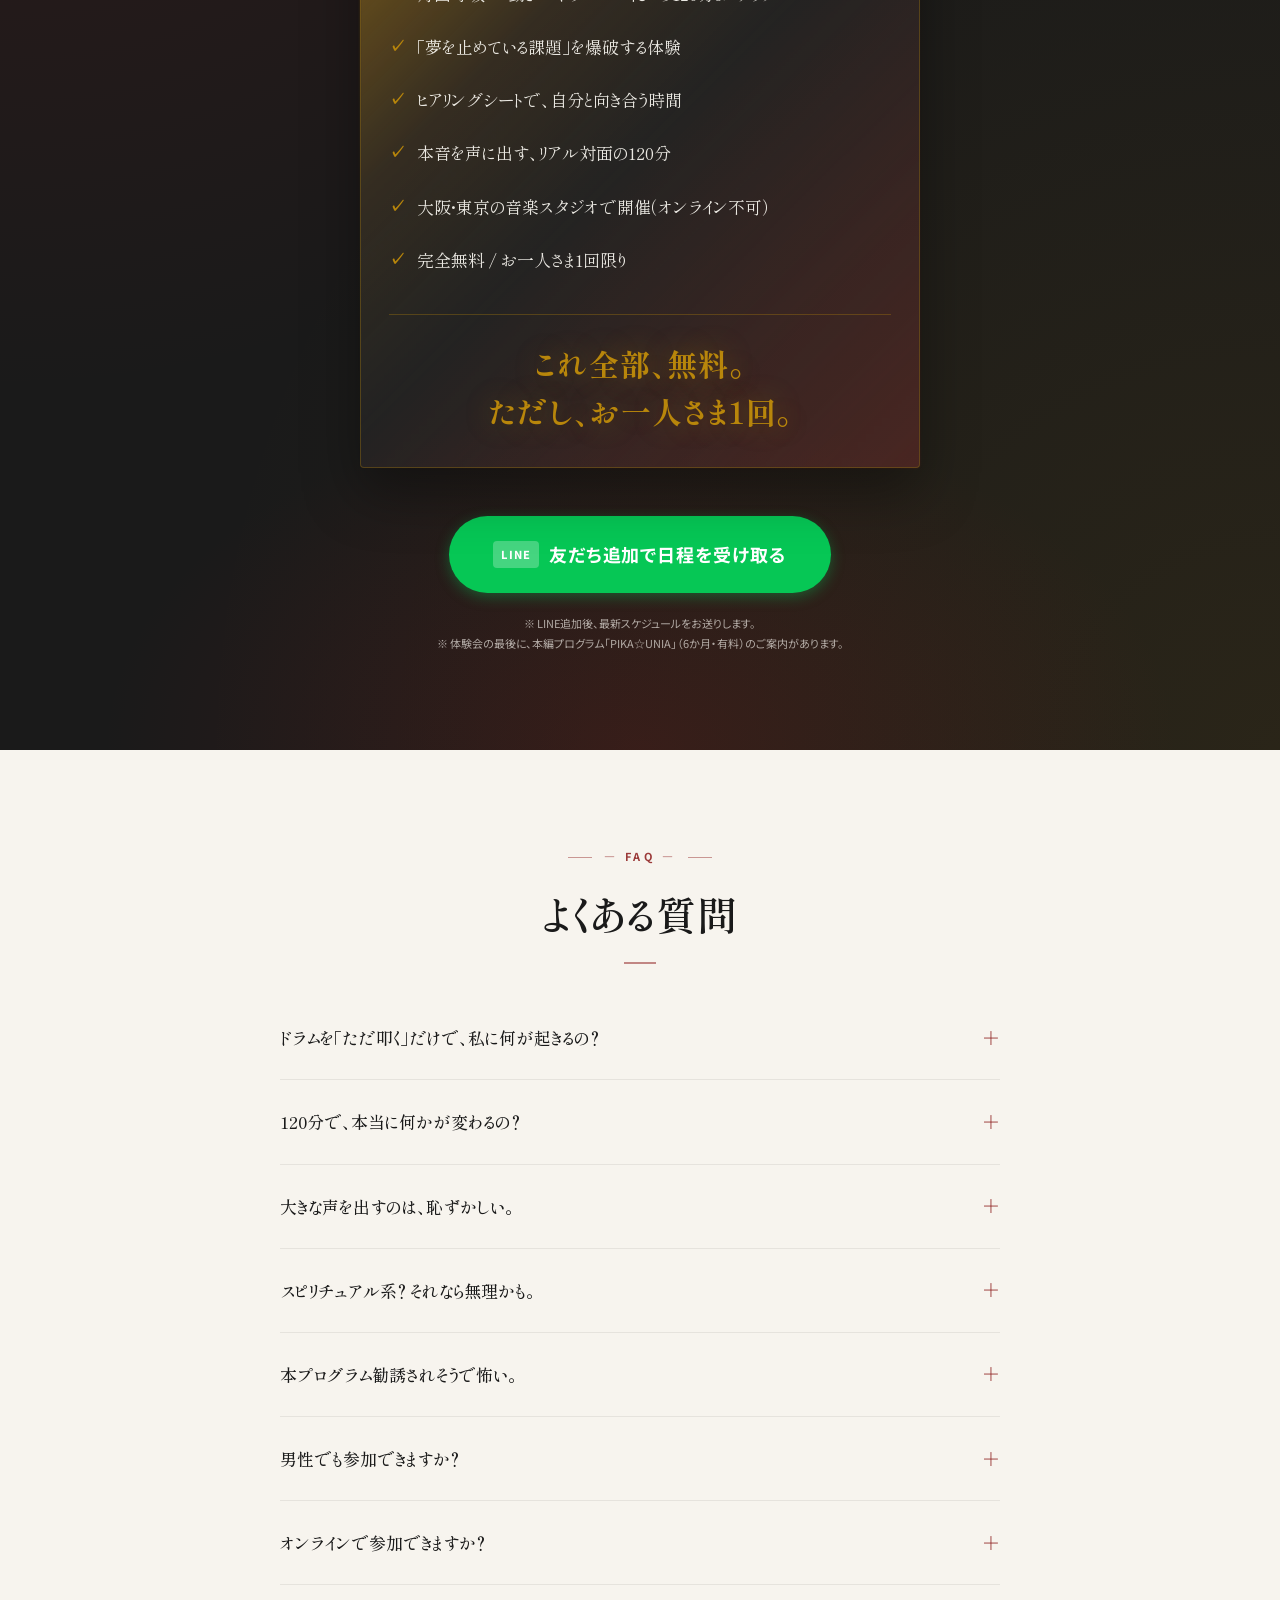
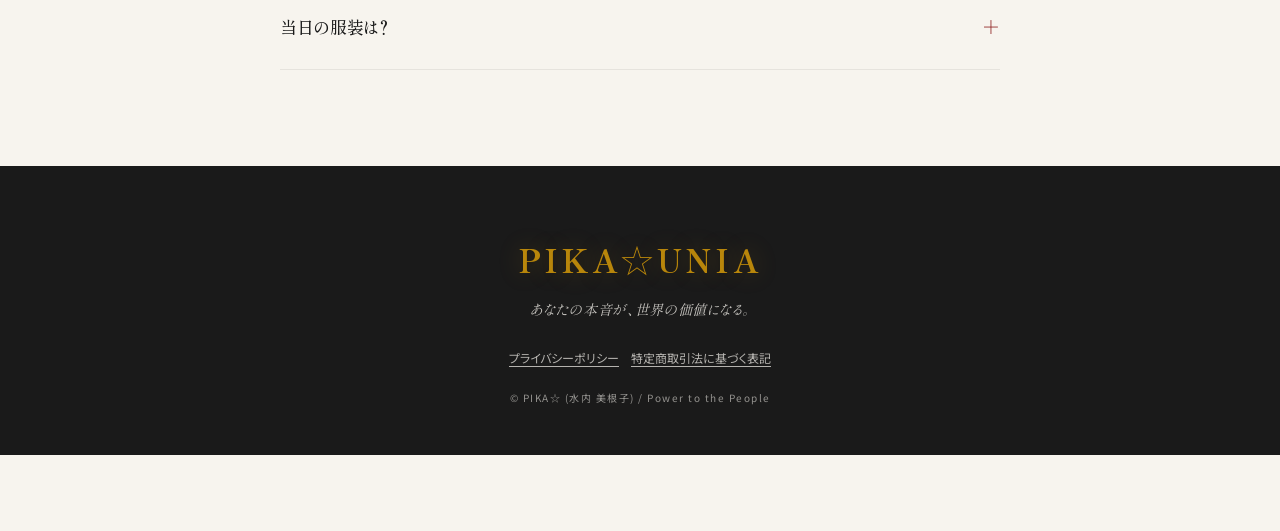
==== commit 3ea65276: "chore(lp): 本番に出ている 5 本を main にそろえる（帯・特商法・規約 2 本・privacy） git の main が本番とずれたままだったので、出ている中身をそのまま入れる。出す" ====
--- a/index.html
+++ b/index.html
@@ -76,7 +76,6 @@
       <span>大阪・東京</span>
       <span>120分</span>
       <span>完全無料</span>
-      <span class="price-anchor"><s>通常35,000円</s> 今だけ<em>無料</em></span>
     </div>
     <p class="hero-meta-fine fade-up" style="--delay:0.7s">お一人さま1回限り</p>
   </div>
@@ -323,8 +322,7 @@
   <div class="container">
     <p class="section-eyebrow on-ink">— Free Real Experience —</p>
     <h2 class="cta-headline">120分、会いに来てください。</h2>
-    <p class="cta-sub">選考に通った方は無料 ／ お一人さま1回限り ／ 大阪・東京</p>
-    <p class="cta-sub cta-price">体験会（約2時間・1回）: 選考に通った方の席は無料。参加費ありの席は 8,000円（税込）。くわしくは<a href="/tokushoho">特定商取引法に基づく表記</a>へ。</p>
+    <p class="cta-sub">完全無料 ／ お一人さま1回限り ／ 大阪・東京</p>
 
     <div class="value-stack">
       <p class="stack-label">今、あなたが受け取れること</p>
@@ -335,7 +333,7 @@
         <li>ヒアリングシートで、自分と向き合う時間</li>
         <li>本音を声に出す、リアル対面の120分</li>
         <li>大阪・東京の音楽スタジオで開催（オンライン不可）</li>
-        <li>選考に通った方は無料（参加費ありの席は 8,000円・税込） / お一人さま1回限り</li>
+        <li>完全無料 / お一人さま1回限り</li>
       </ul>
       <p class="stack-tagline">これ全部、無料。<br>ただし、お一人さま1回。</p>
     </div>
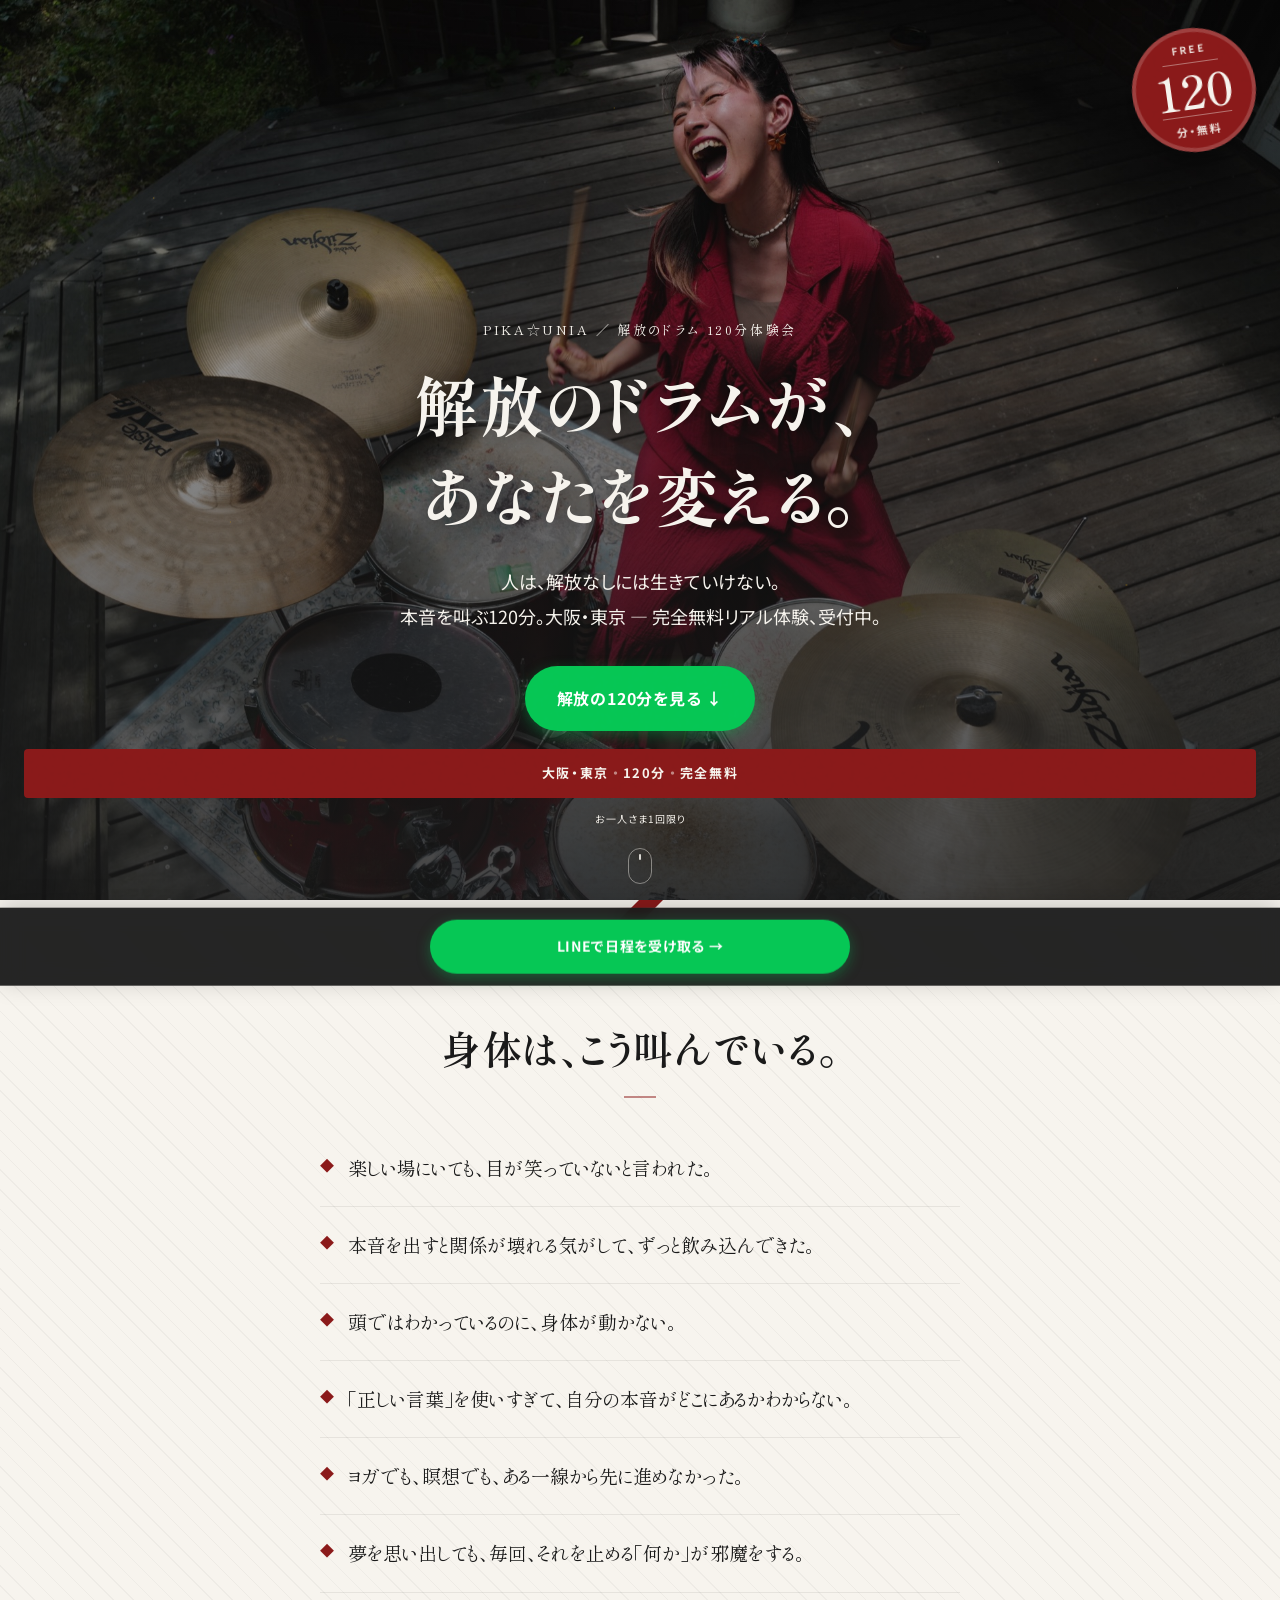
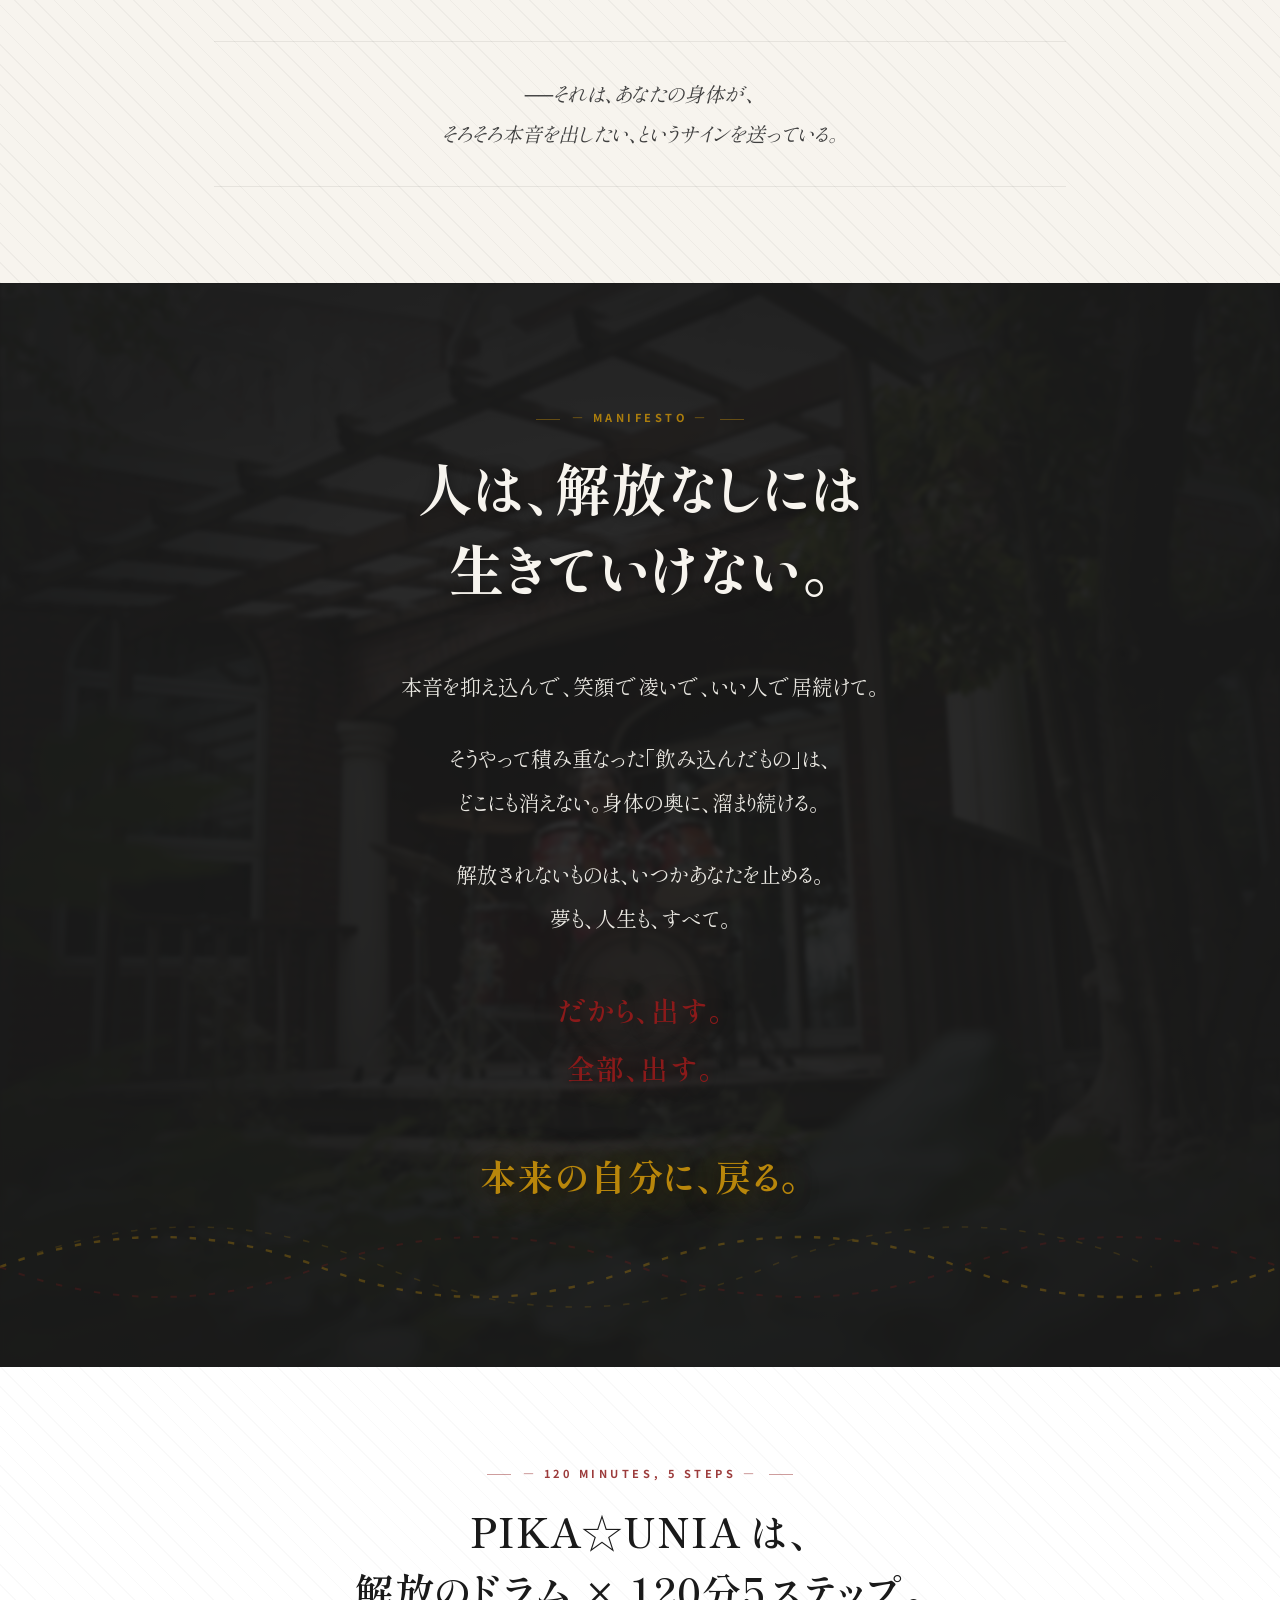
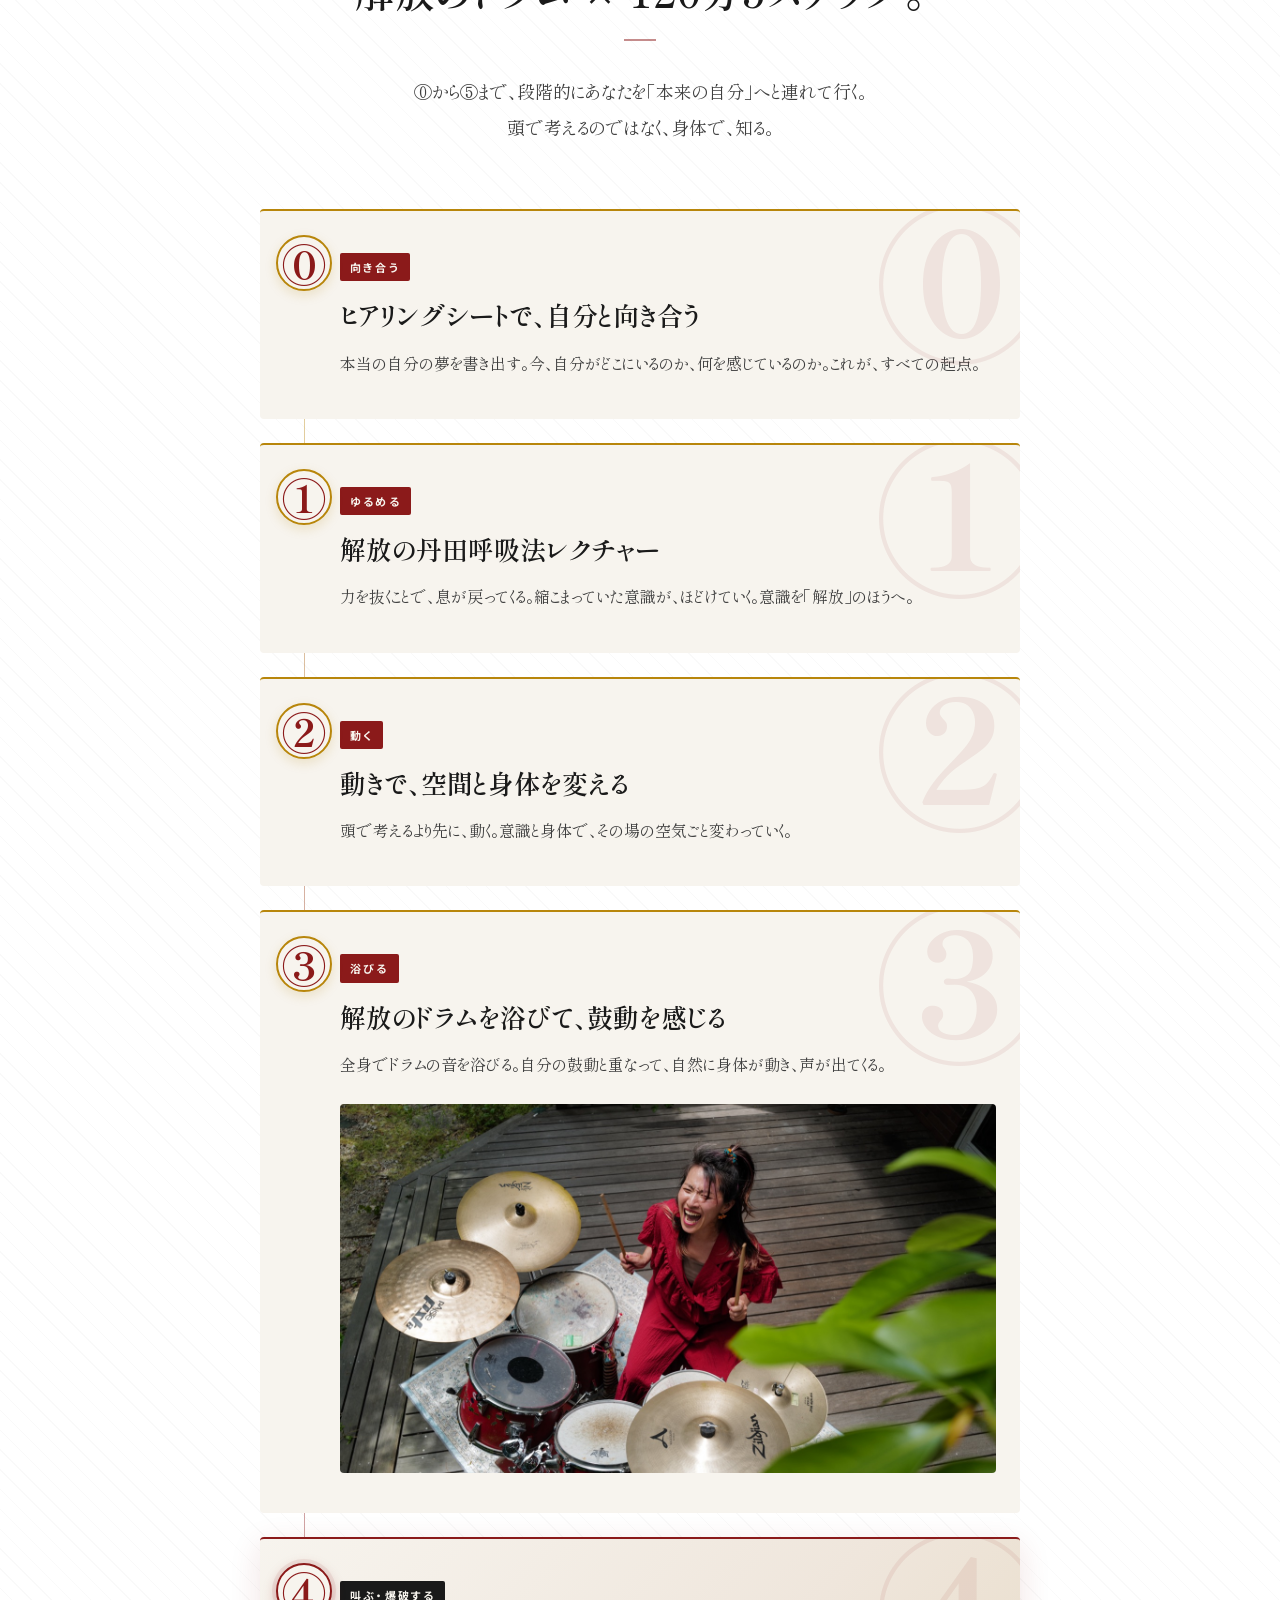
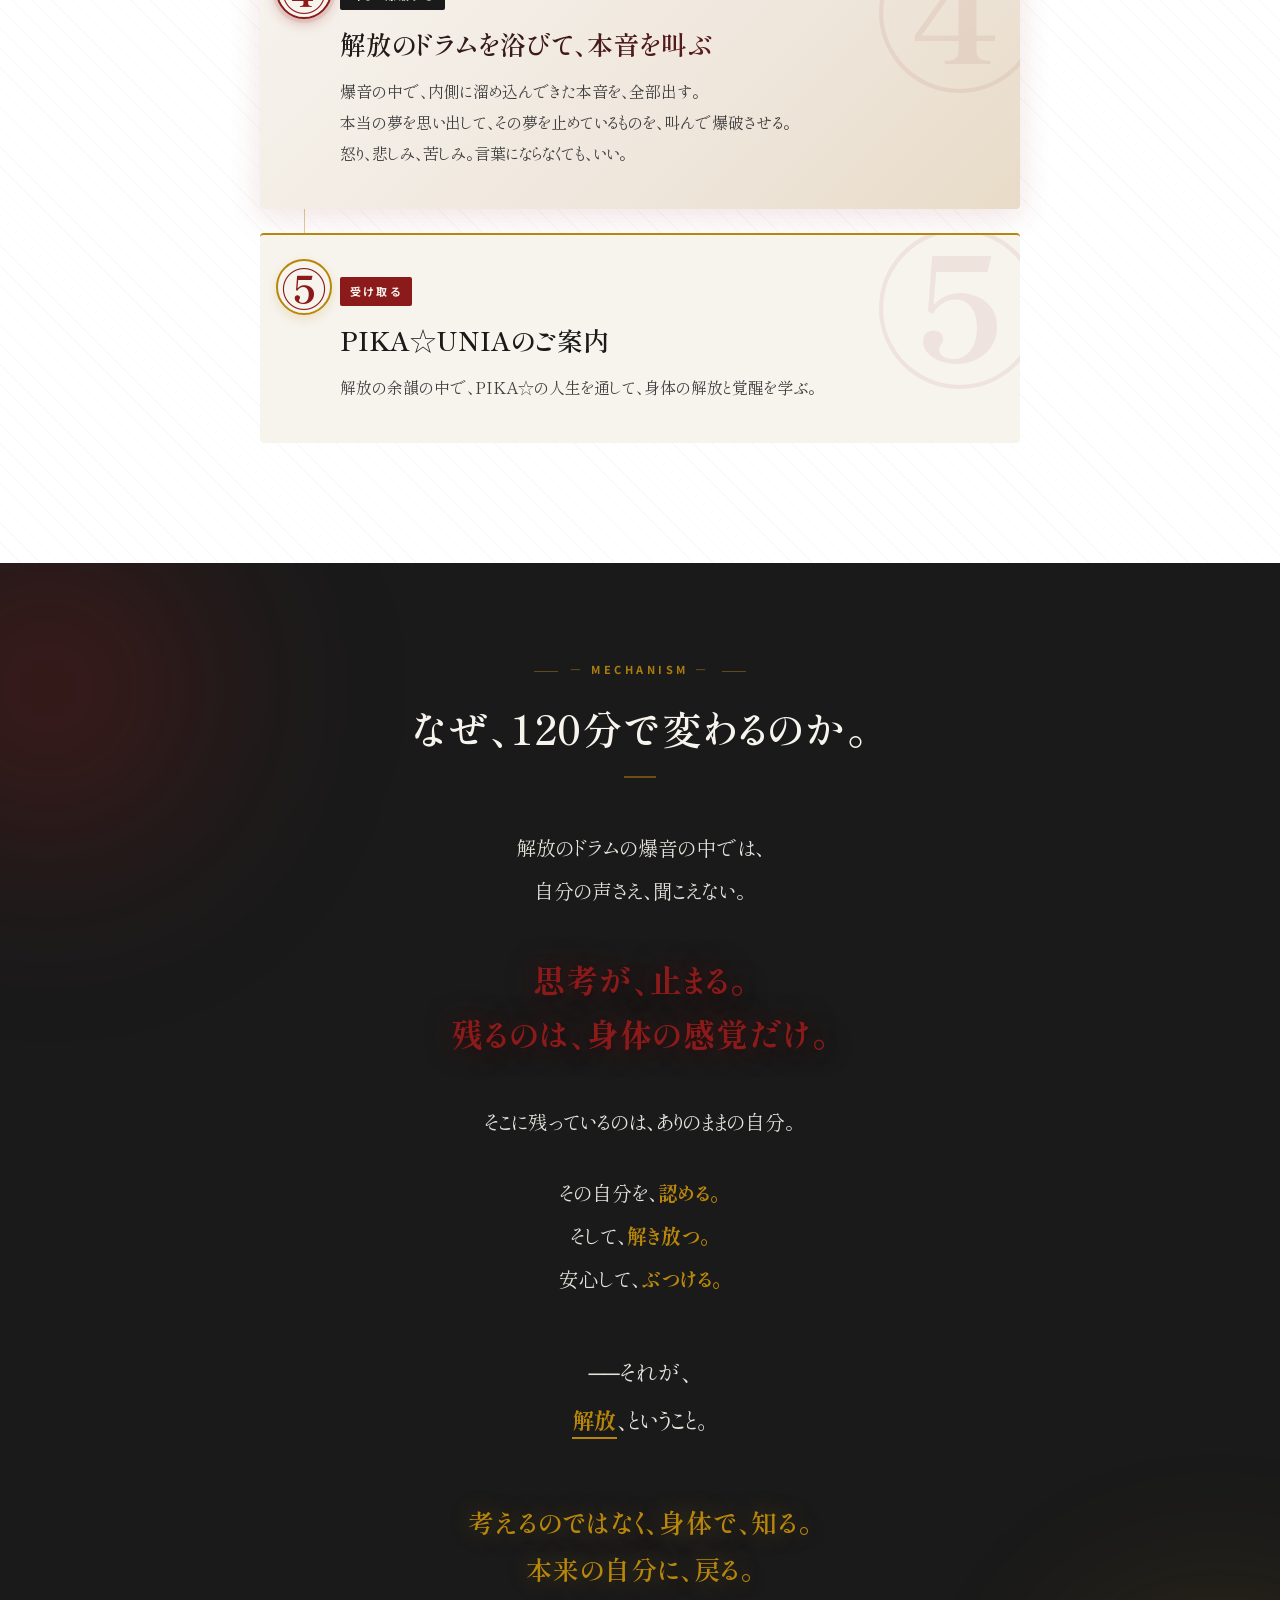
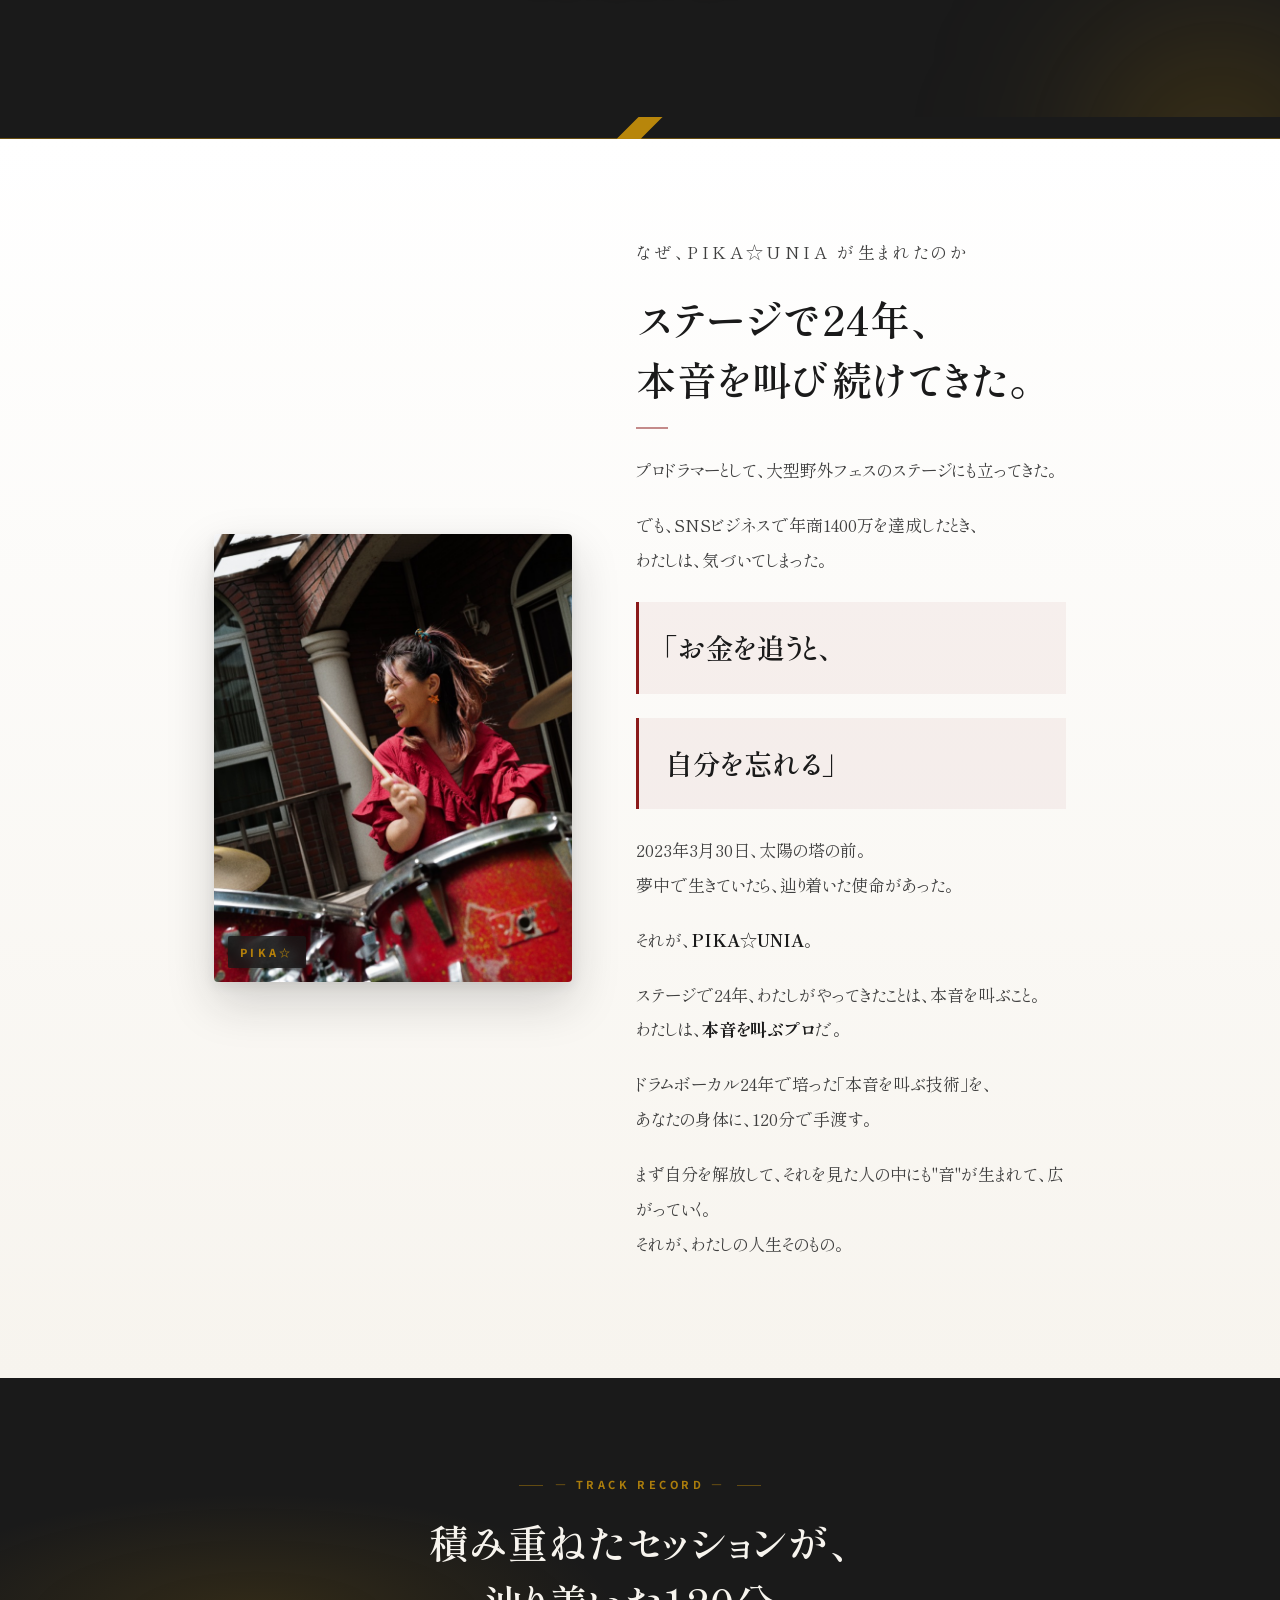
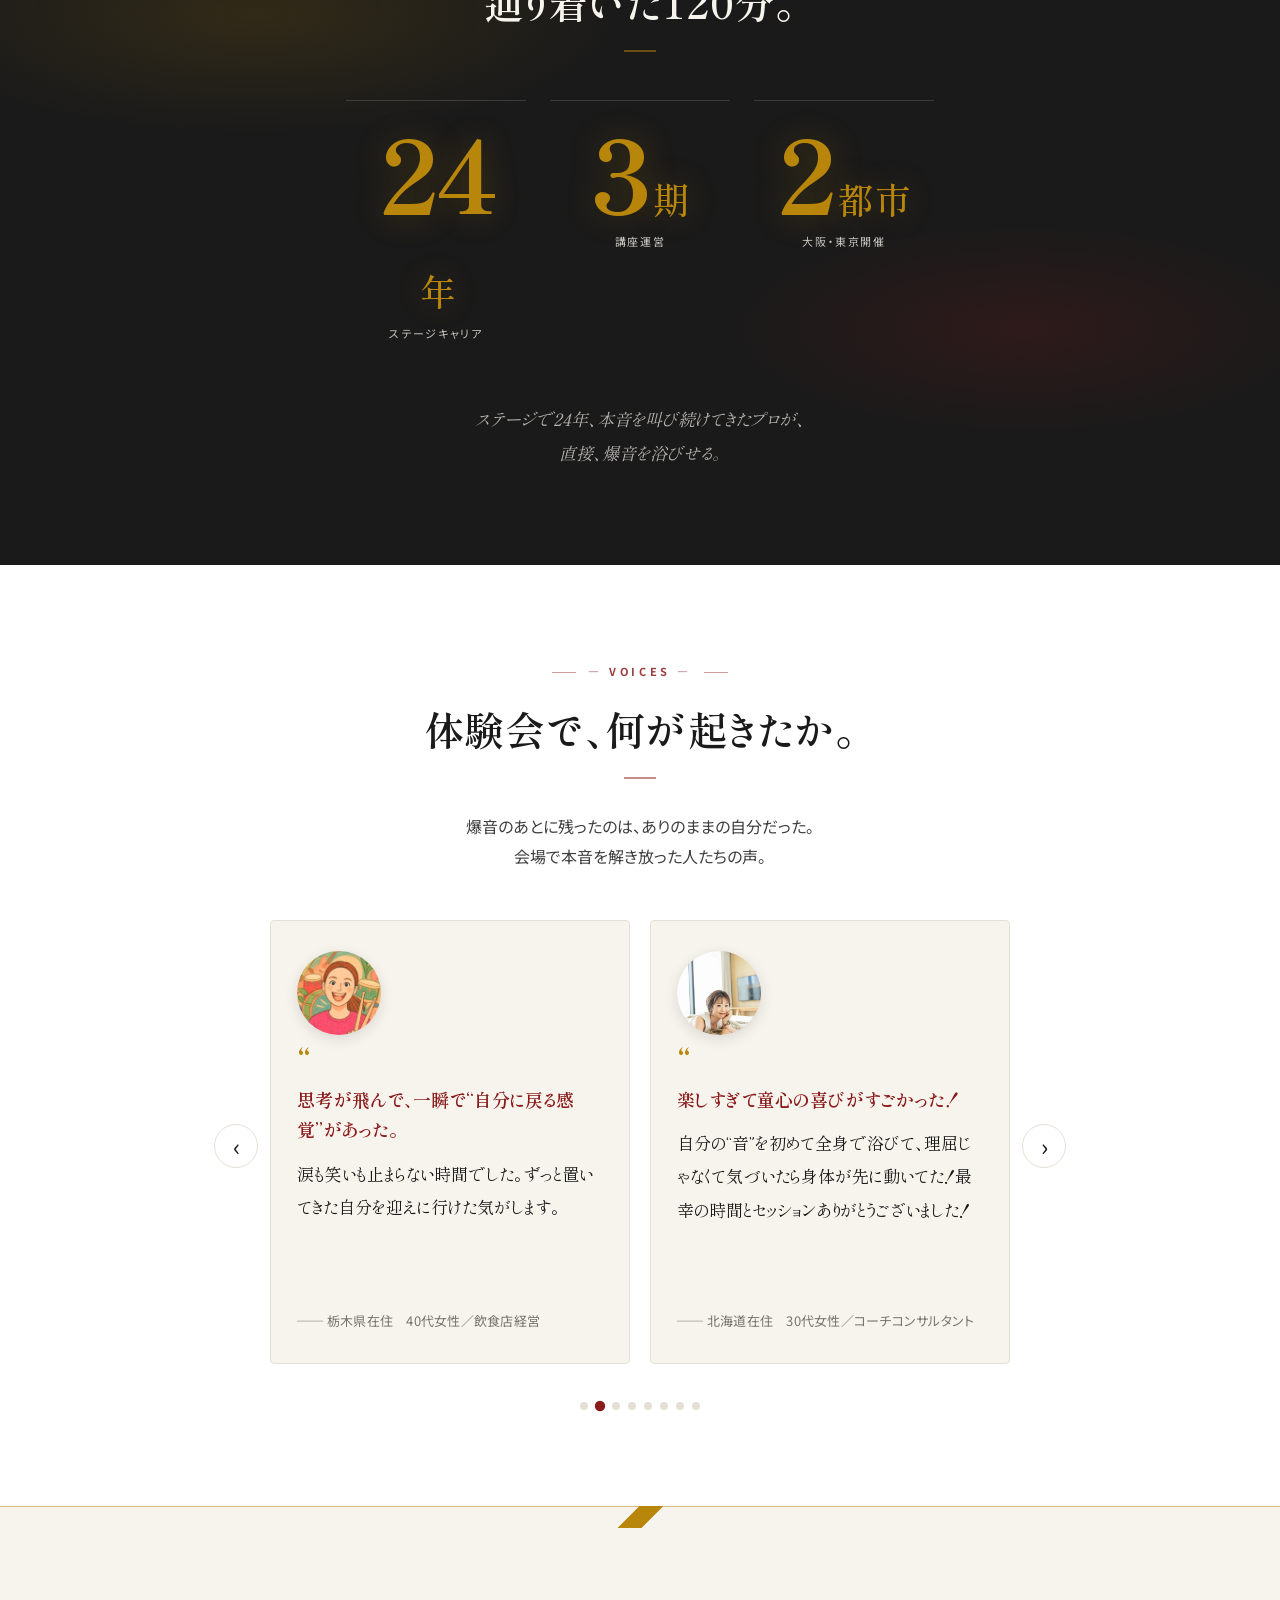
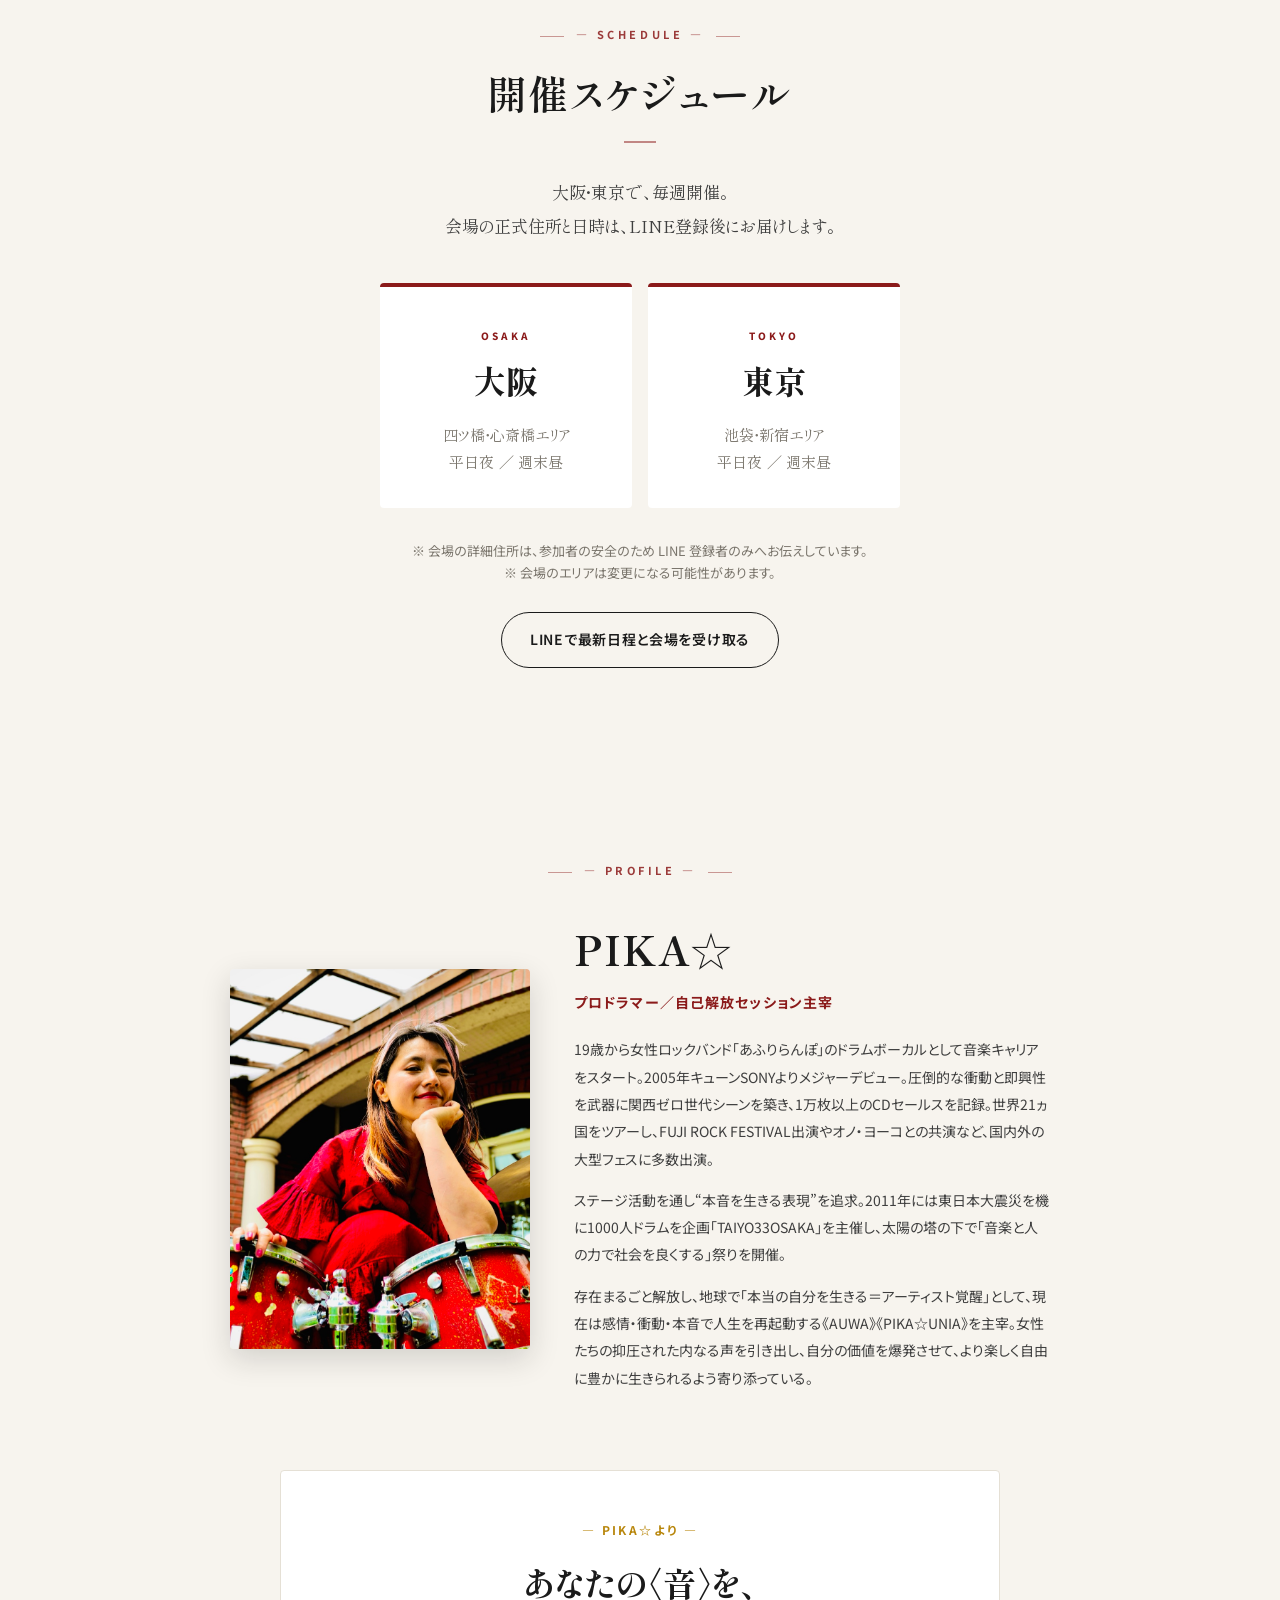
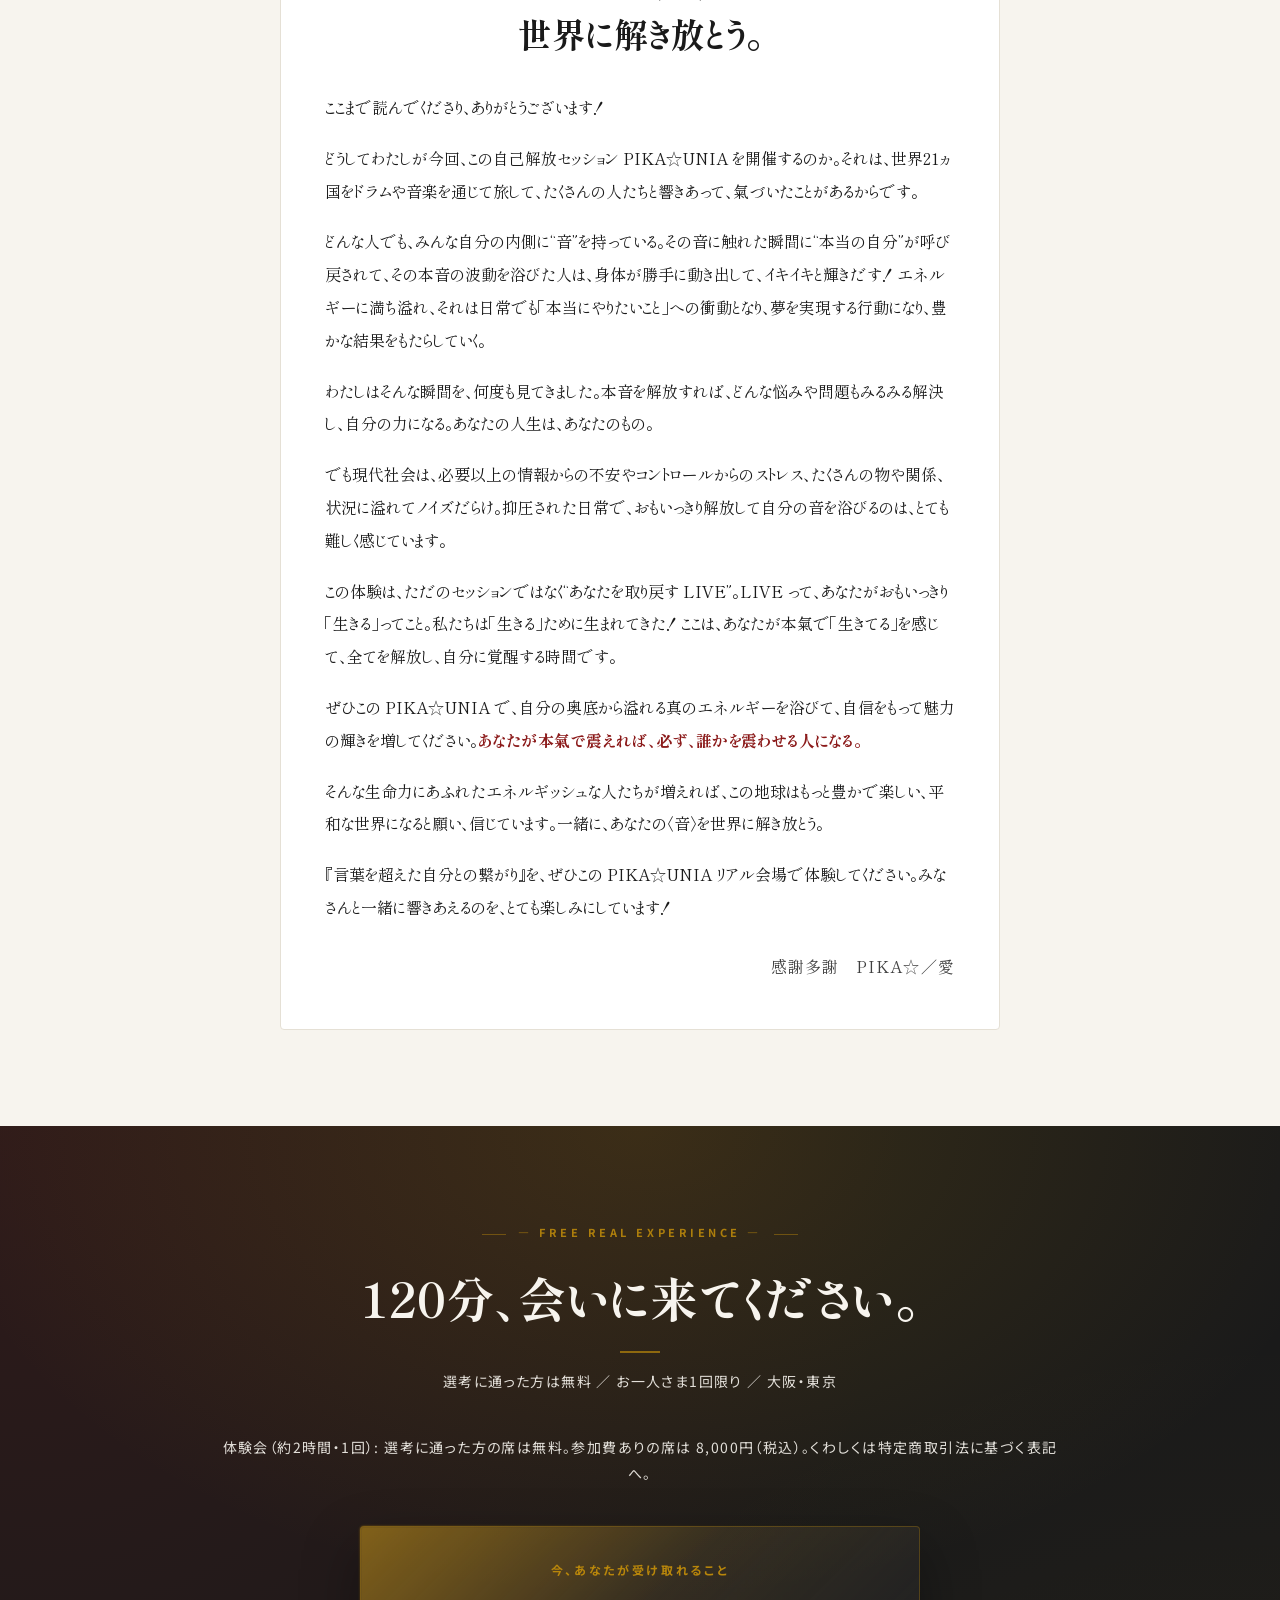
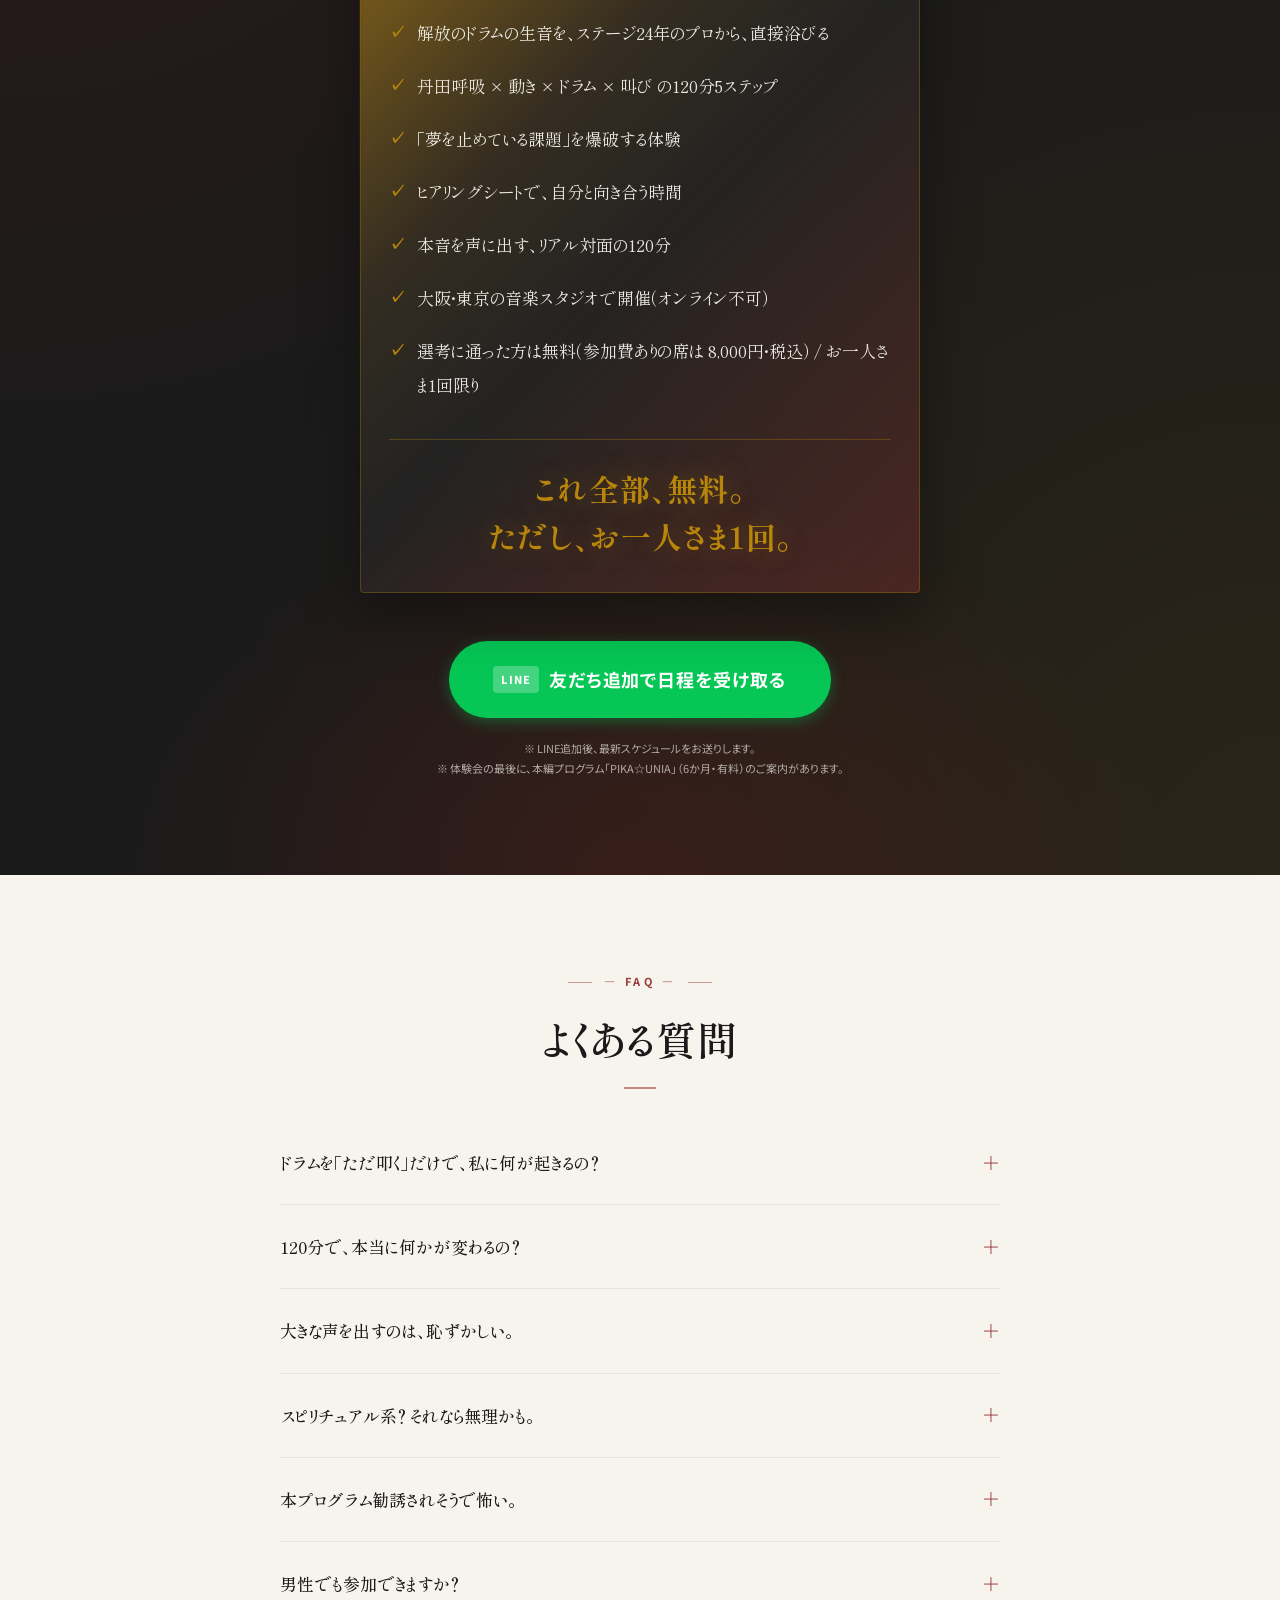
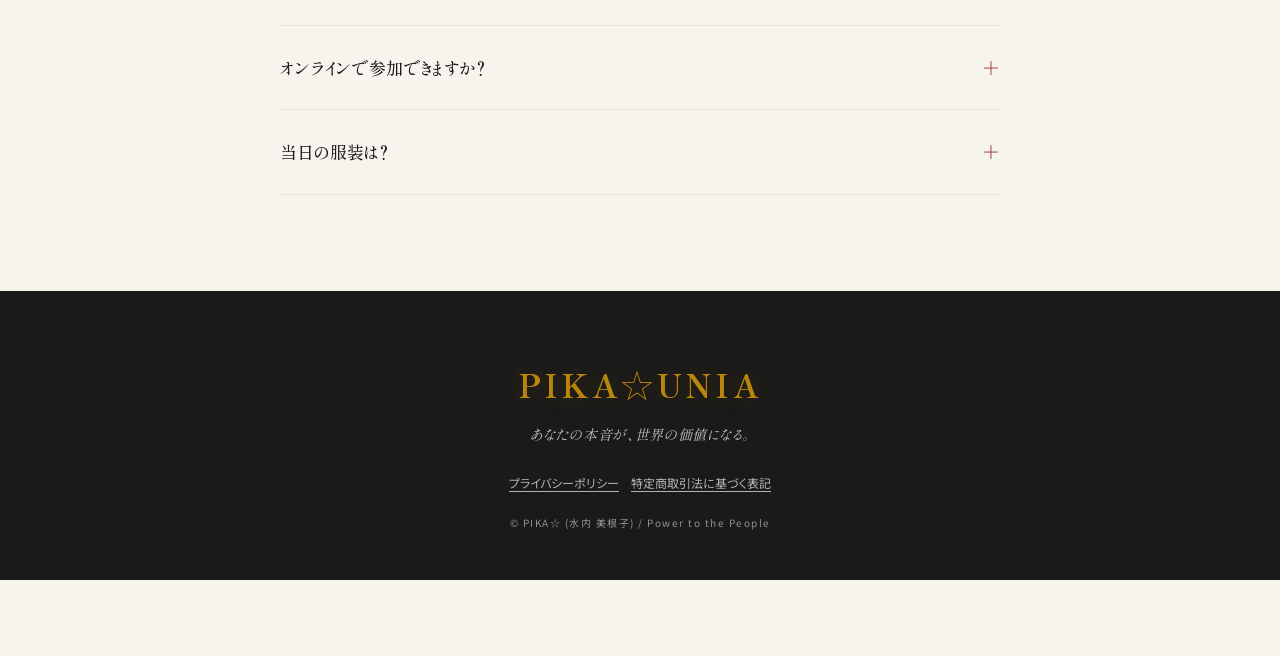
==== commit 54c1acb6: "Merge 3ed3bb28390ddfbcd75db9e2214bf87922f8f99f into c33cd55791100abf56da748722f4adee0e751d01" ====
--- a/index.html
+++ b/index.html
@@ -322,7 +322,8 @@
   <div class="container">
     <p class="section-eyebrow on-ink">— Free Real Experience —</p>
     <h2 class="cta-headline">120分、会いに来てください。</h2>
-    <p class="cta-sub">完全無料 ／ お一人さま1回限り ／ 大阪・東京</p>
+    <p class="cta-sub">選考に通った方は無料 ／ お一人さま1回限り ／ 大阪・東京</p>
+    <p class="cta-sub cta-price">体験会（約2時間・1回）: 選考に通った方の席は無料。参加費ありの席は 8,000円（税込）。くわしくは<a href="/tokushoho">特定商取引法に基づく表記</a>へ。</p>
 
     <div class="value-stack">
       <p class="stack-label">今、あなたが受け取れること</p>
@@ -333,7 +334,7 @@
         <li>ヒアリングシートで、自分と向き合う時間</li>
         <li>本音を声に出す、リアル対面の120分</li>
         <li>大阪・東京の音楽スタジオで開催（オンライン不可）</li>
-        <li>完全無料 / お一人さま1回限り</li>
+        <li>選考に通った方は無料（参加費ありの席は 8,000円・税込） / お一人さま1回限り</li>
       </ul>
       <p class="stack-tagline">これ全部、無料。<br>ただし、お一人さま1回。</p>
     </div>
